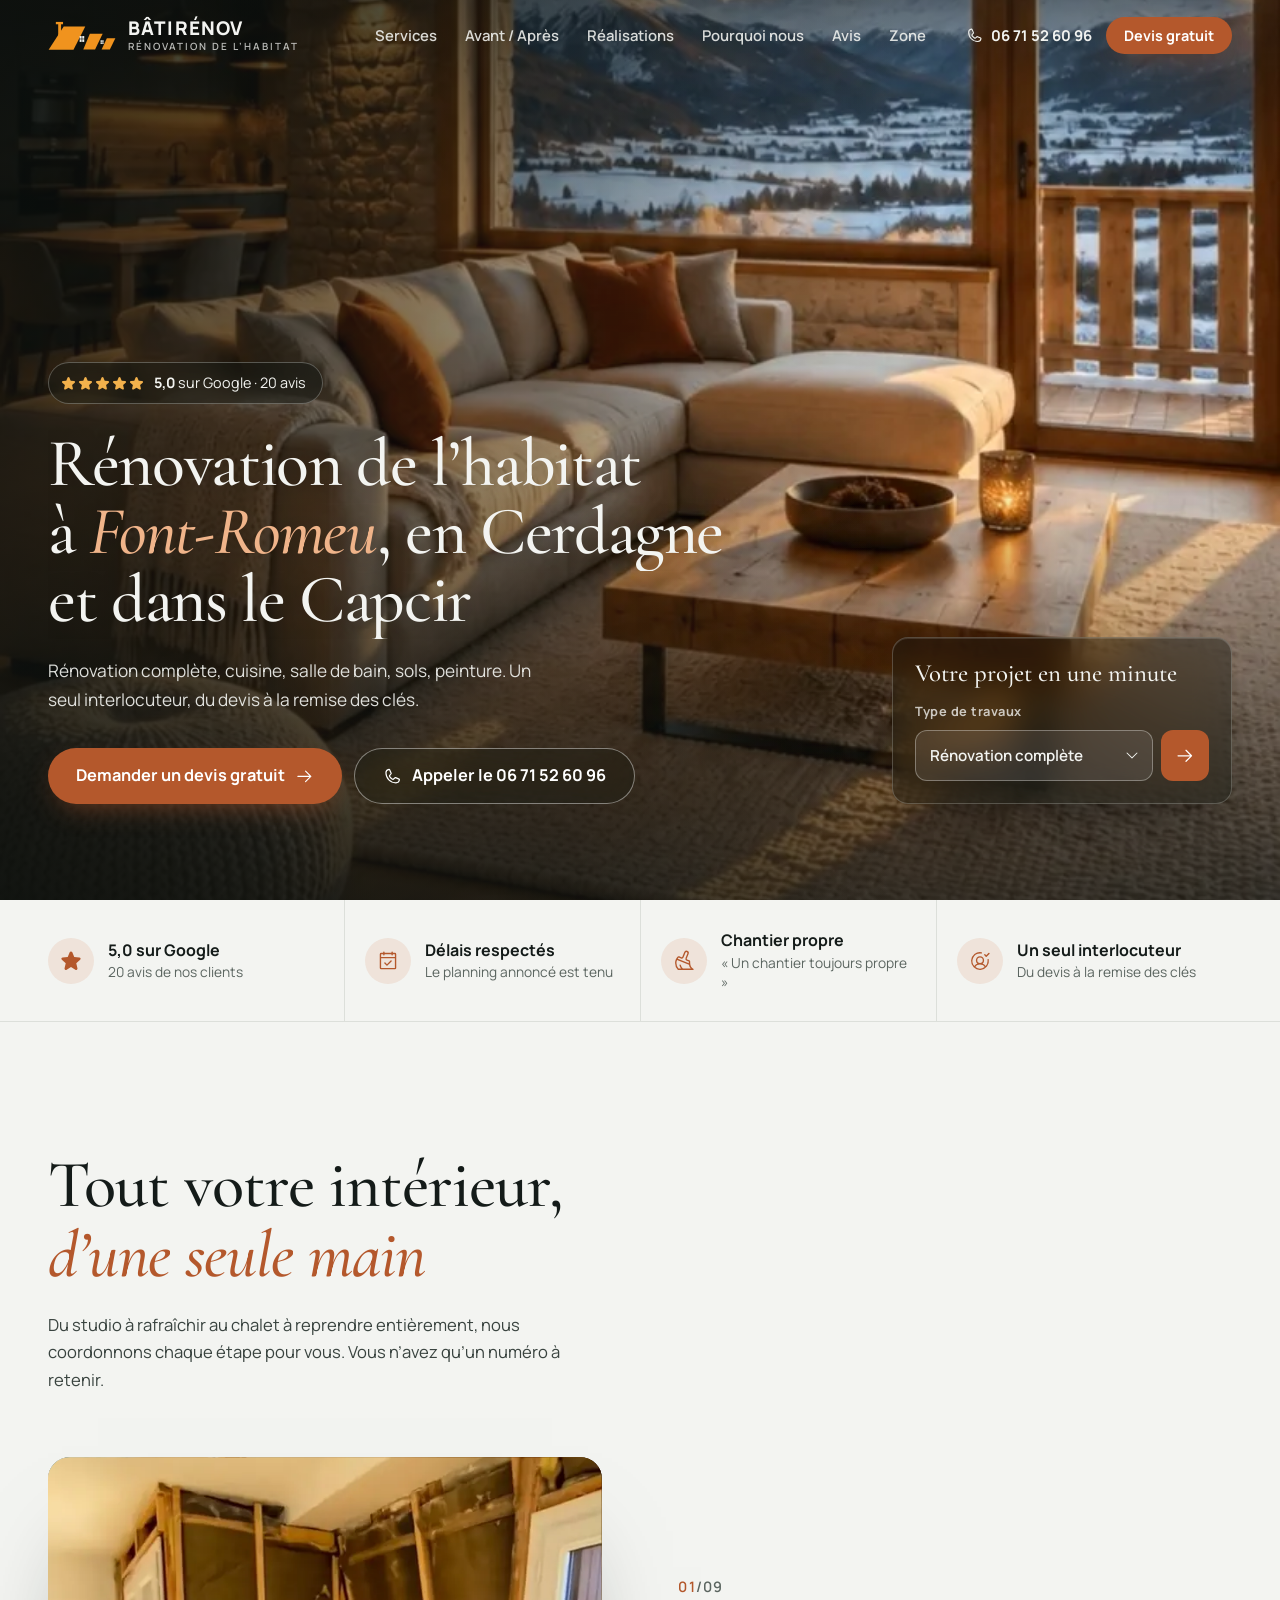
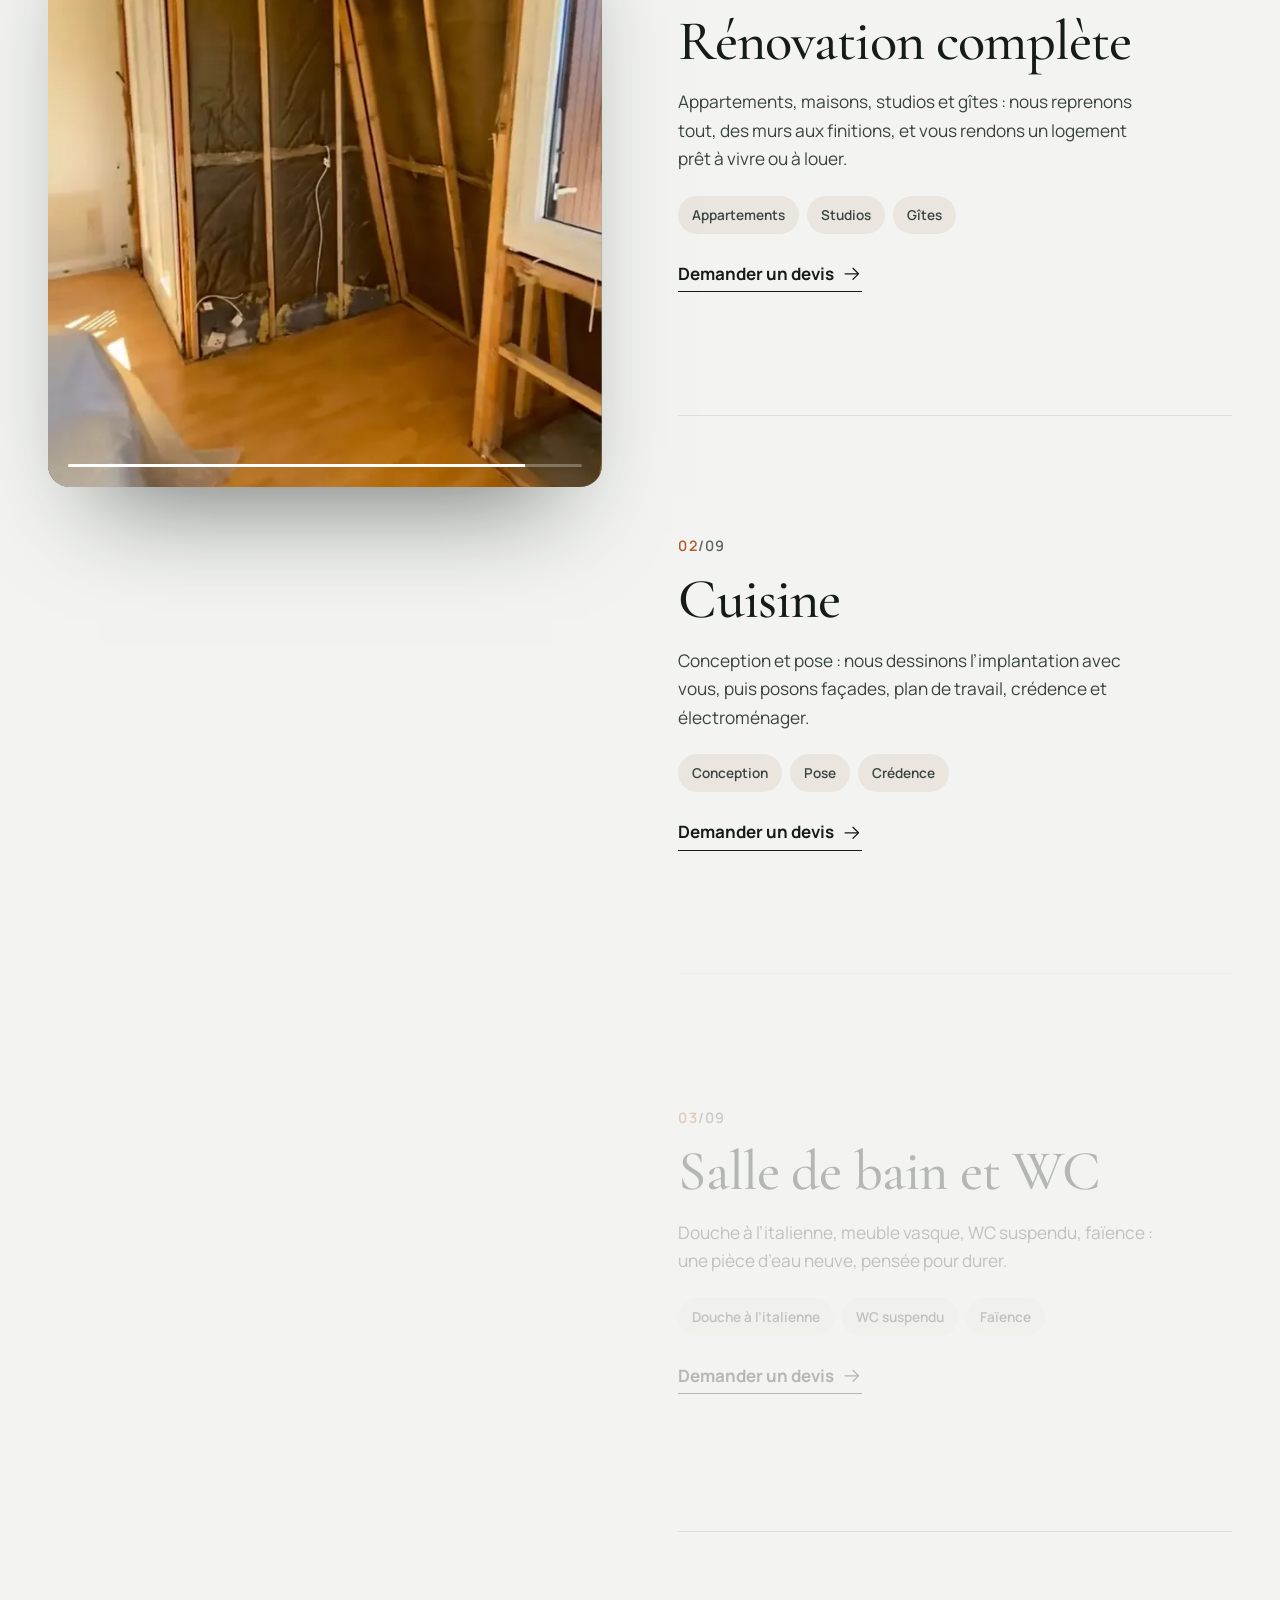
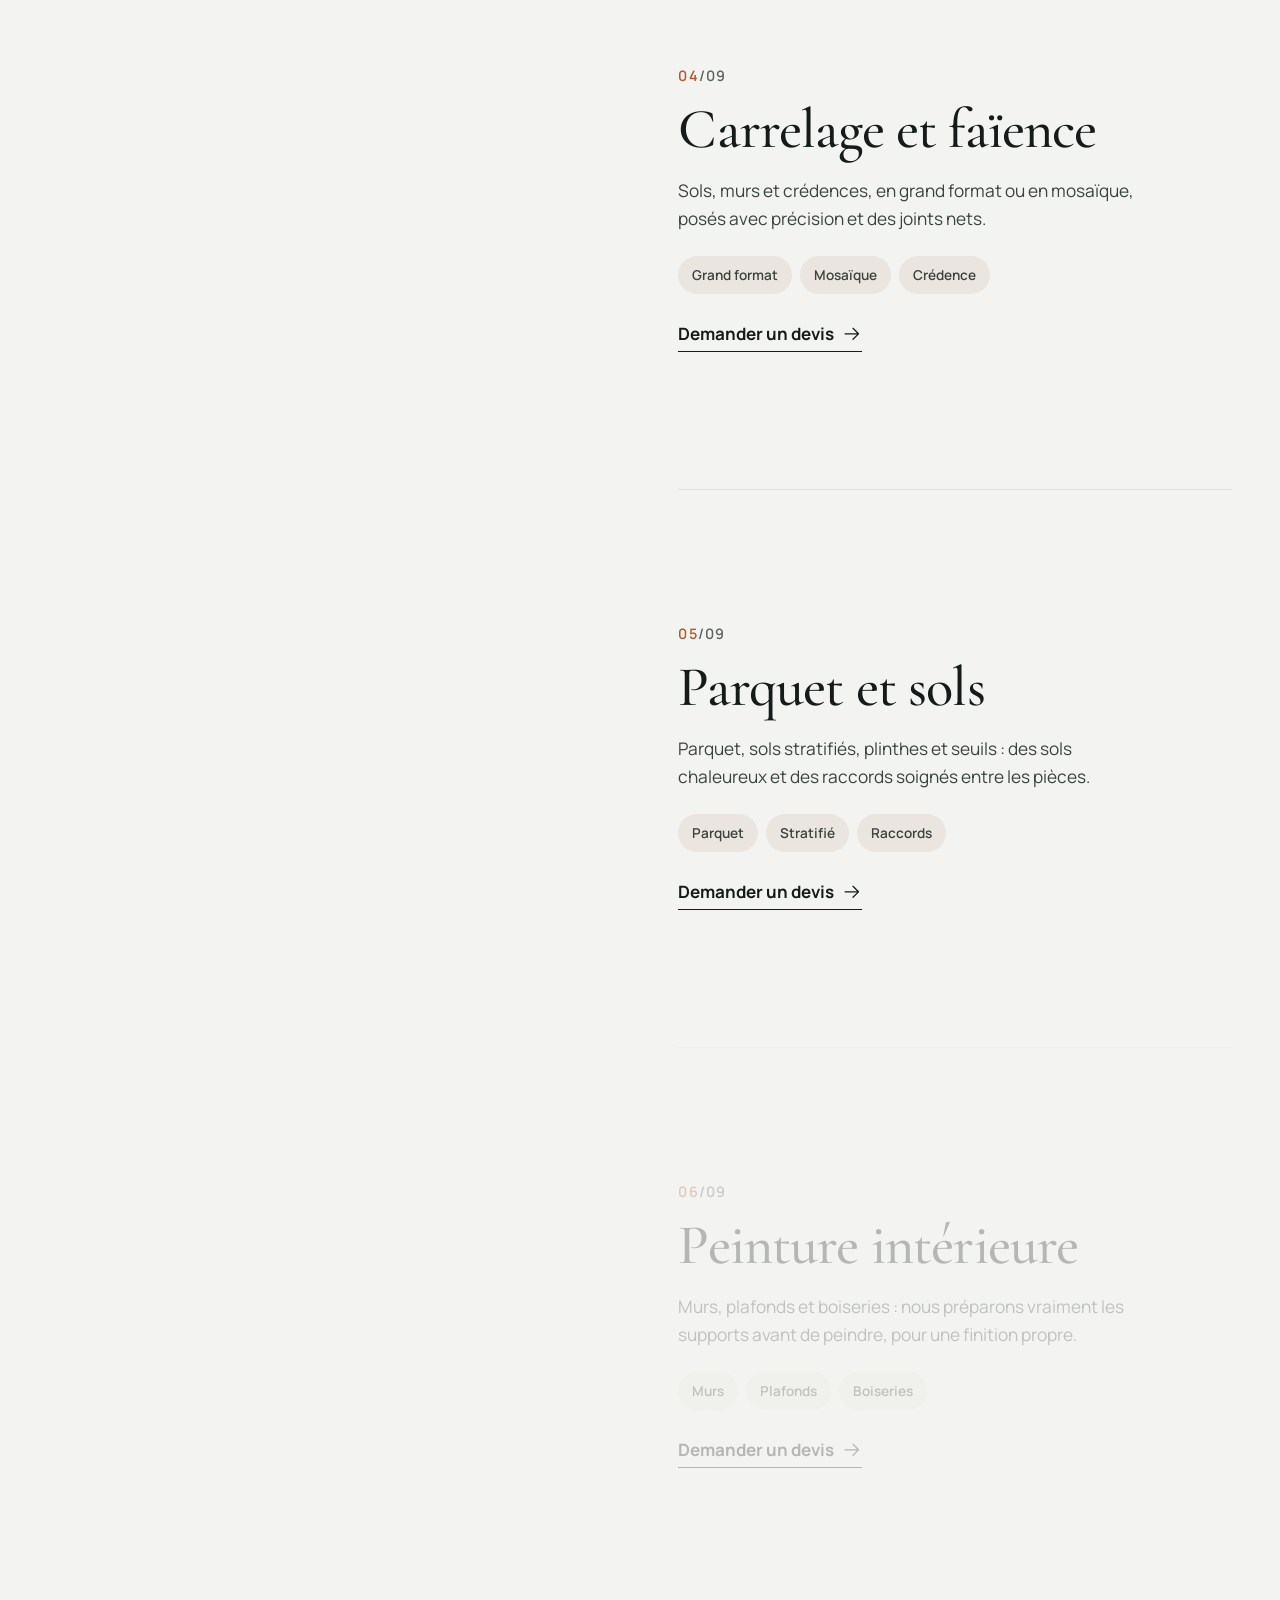
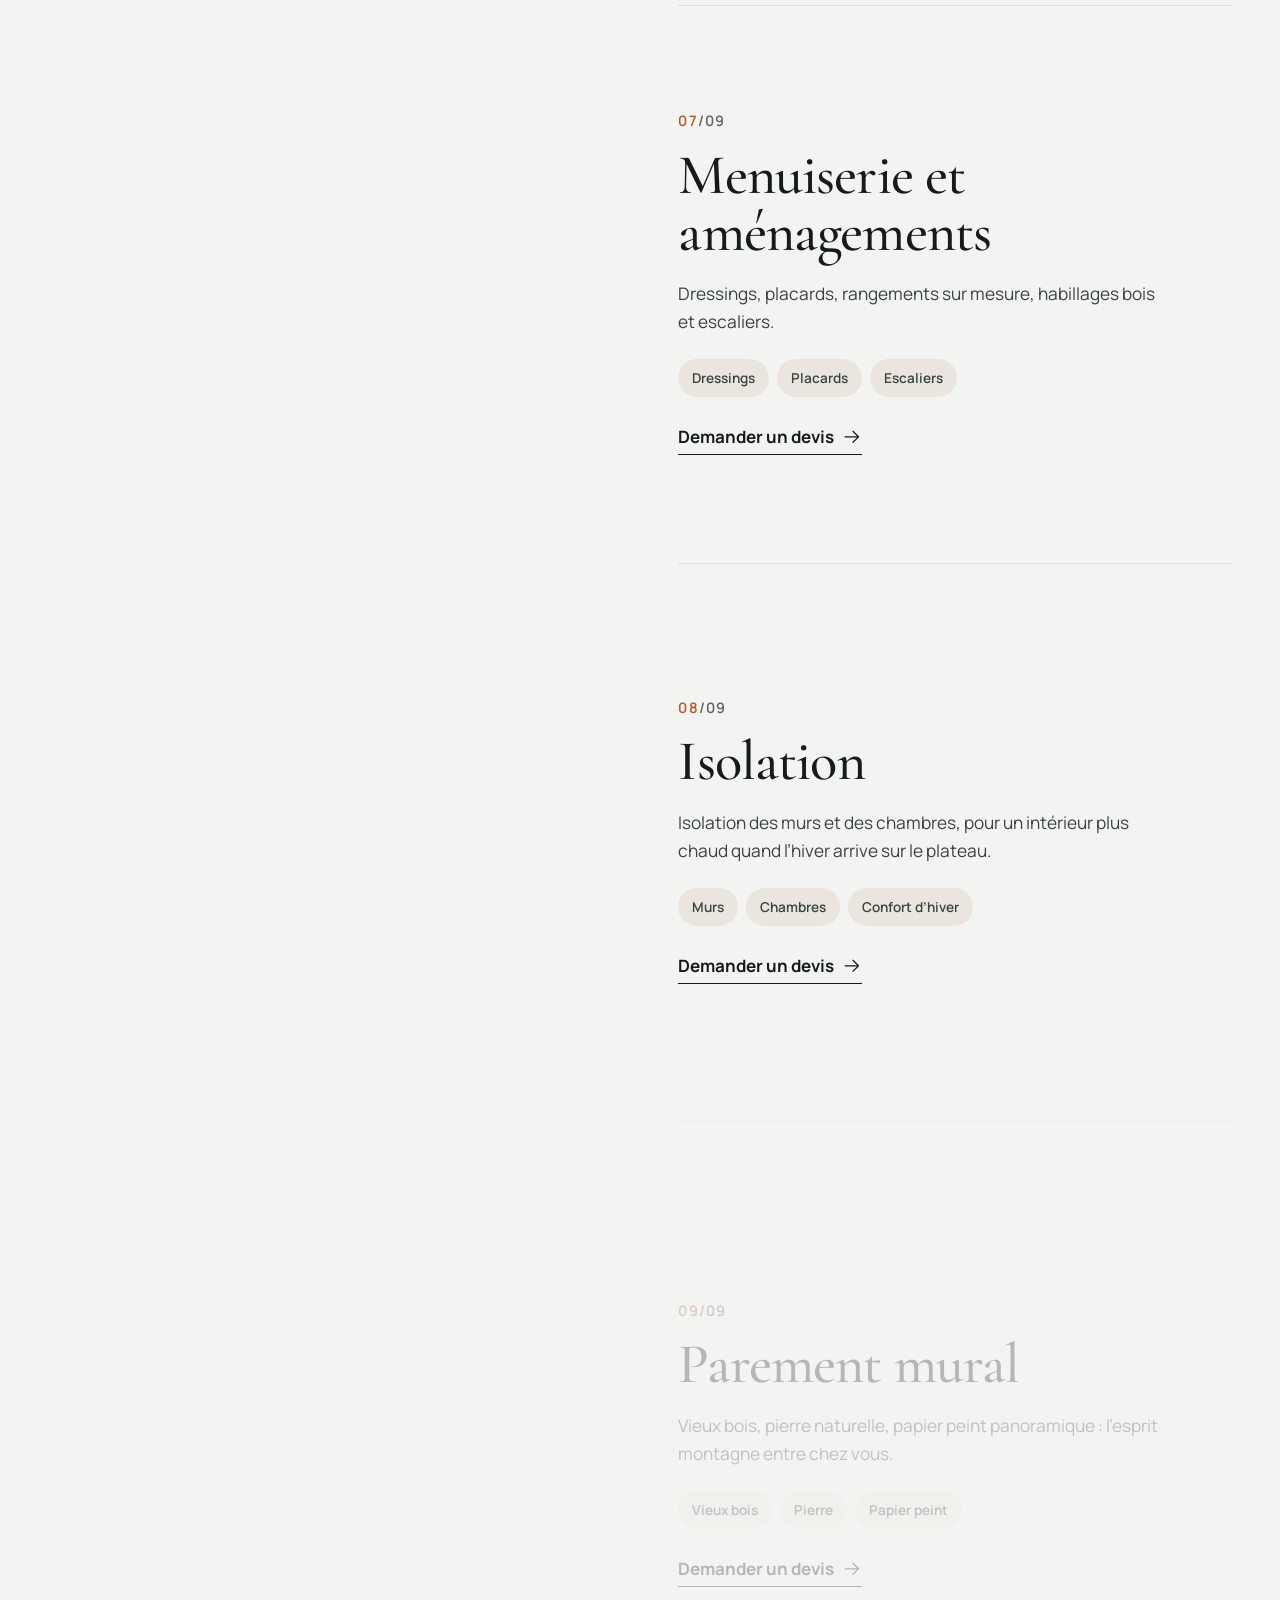
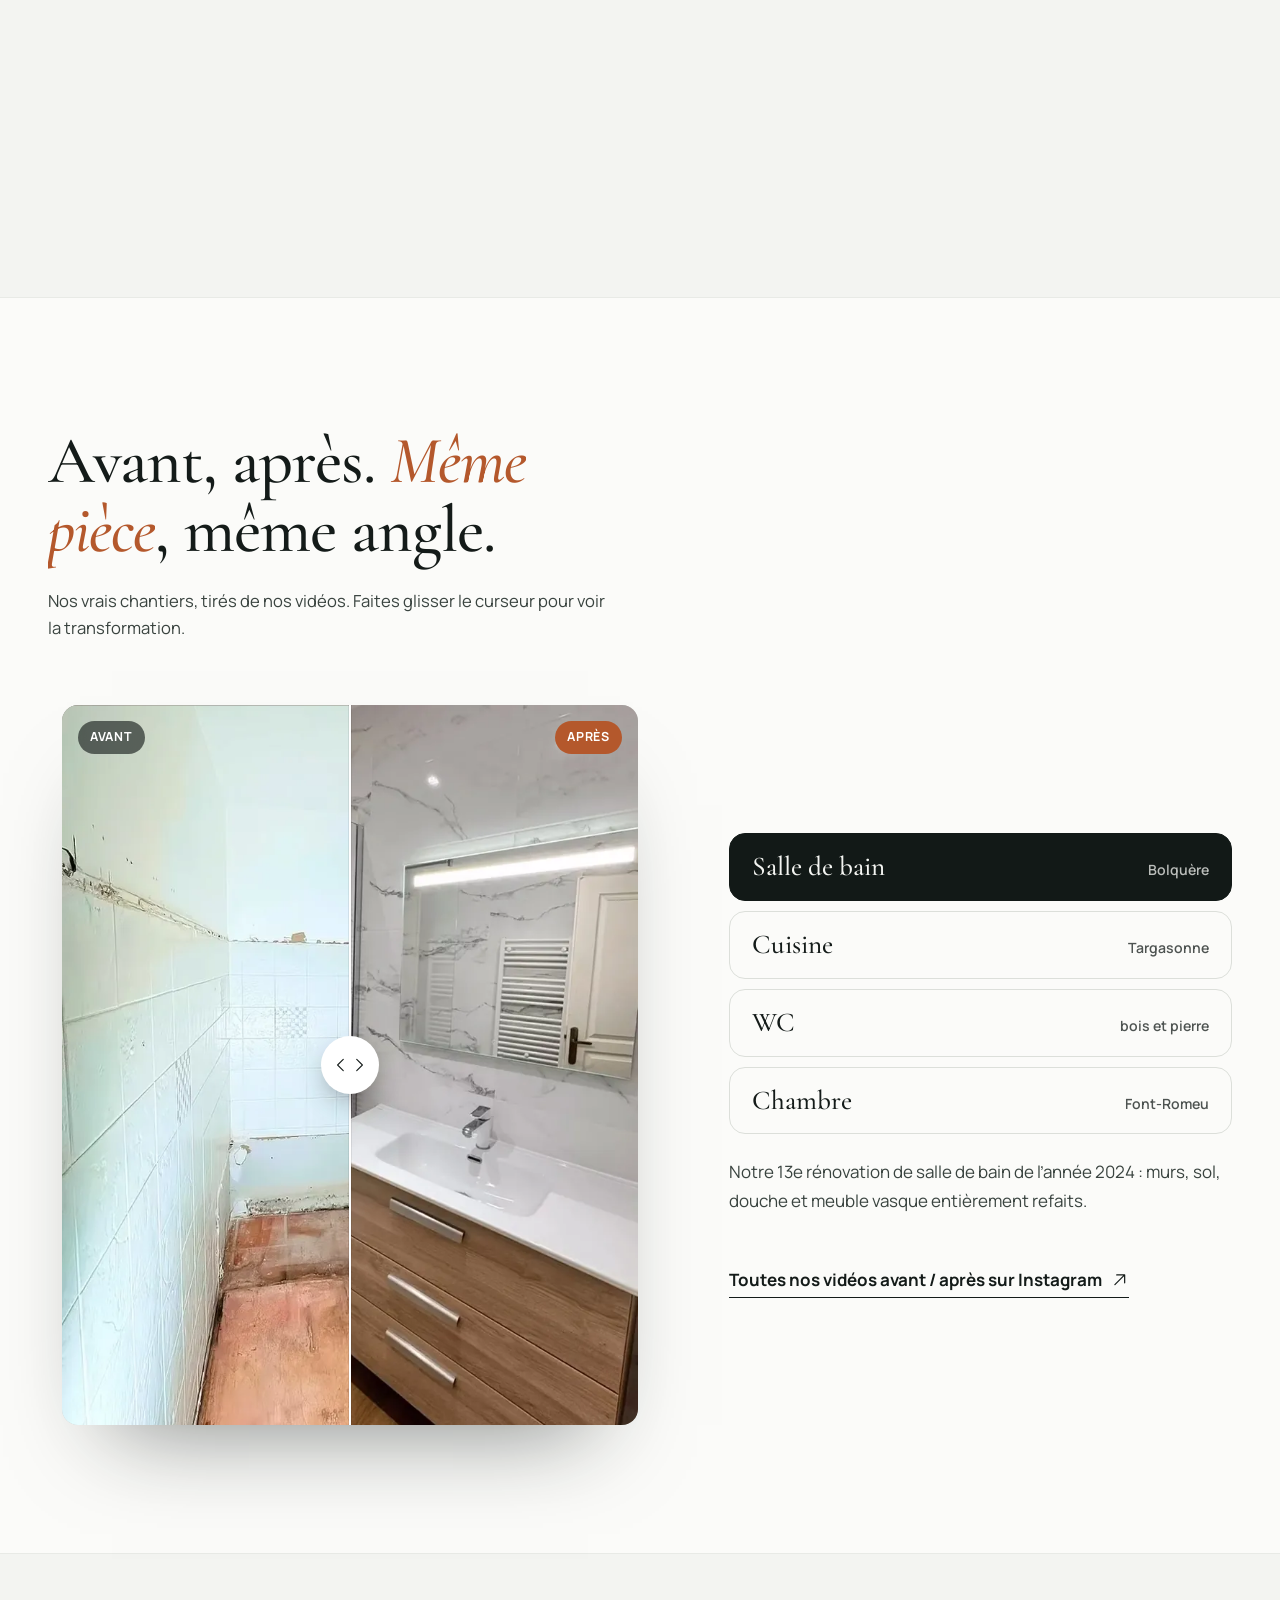
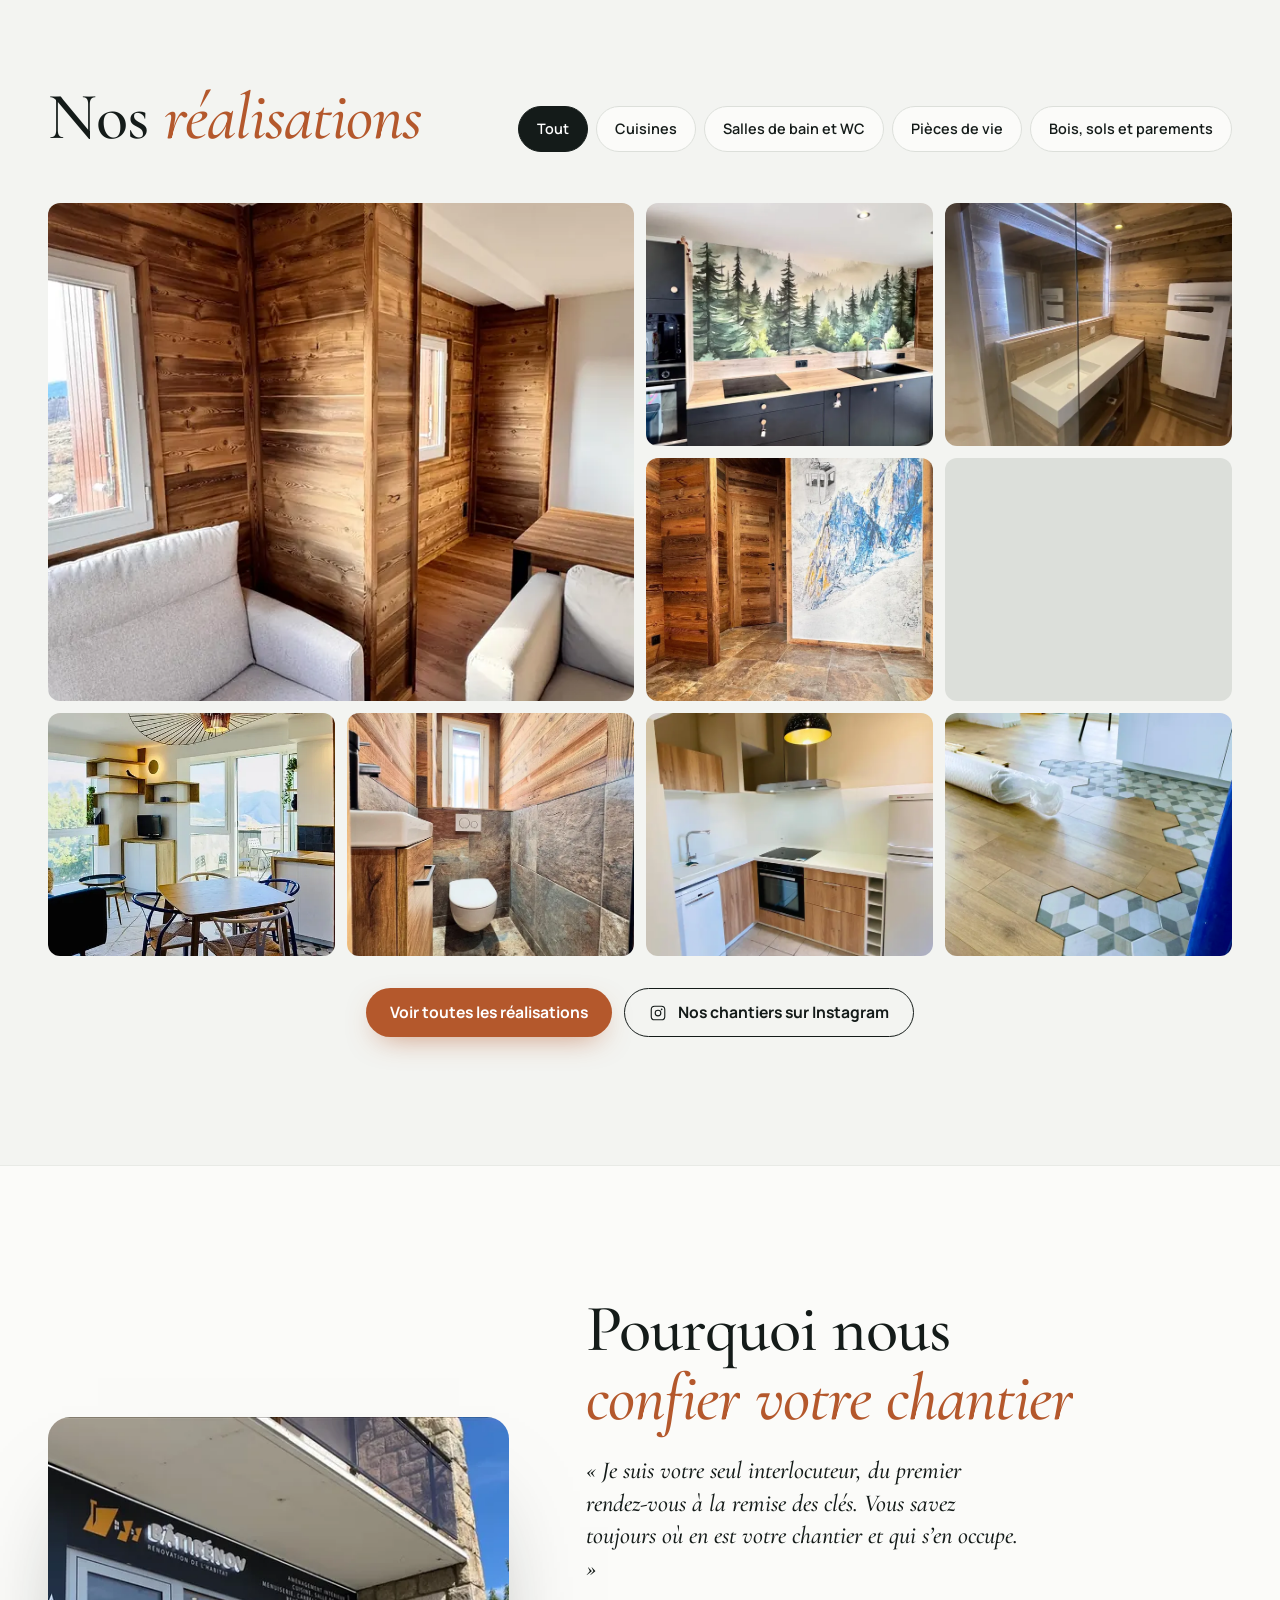
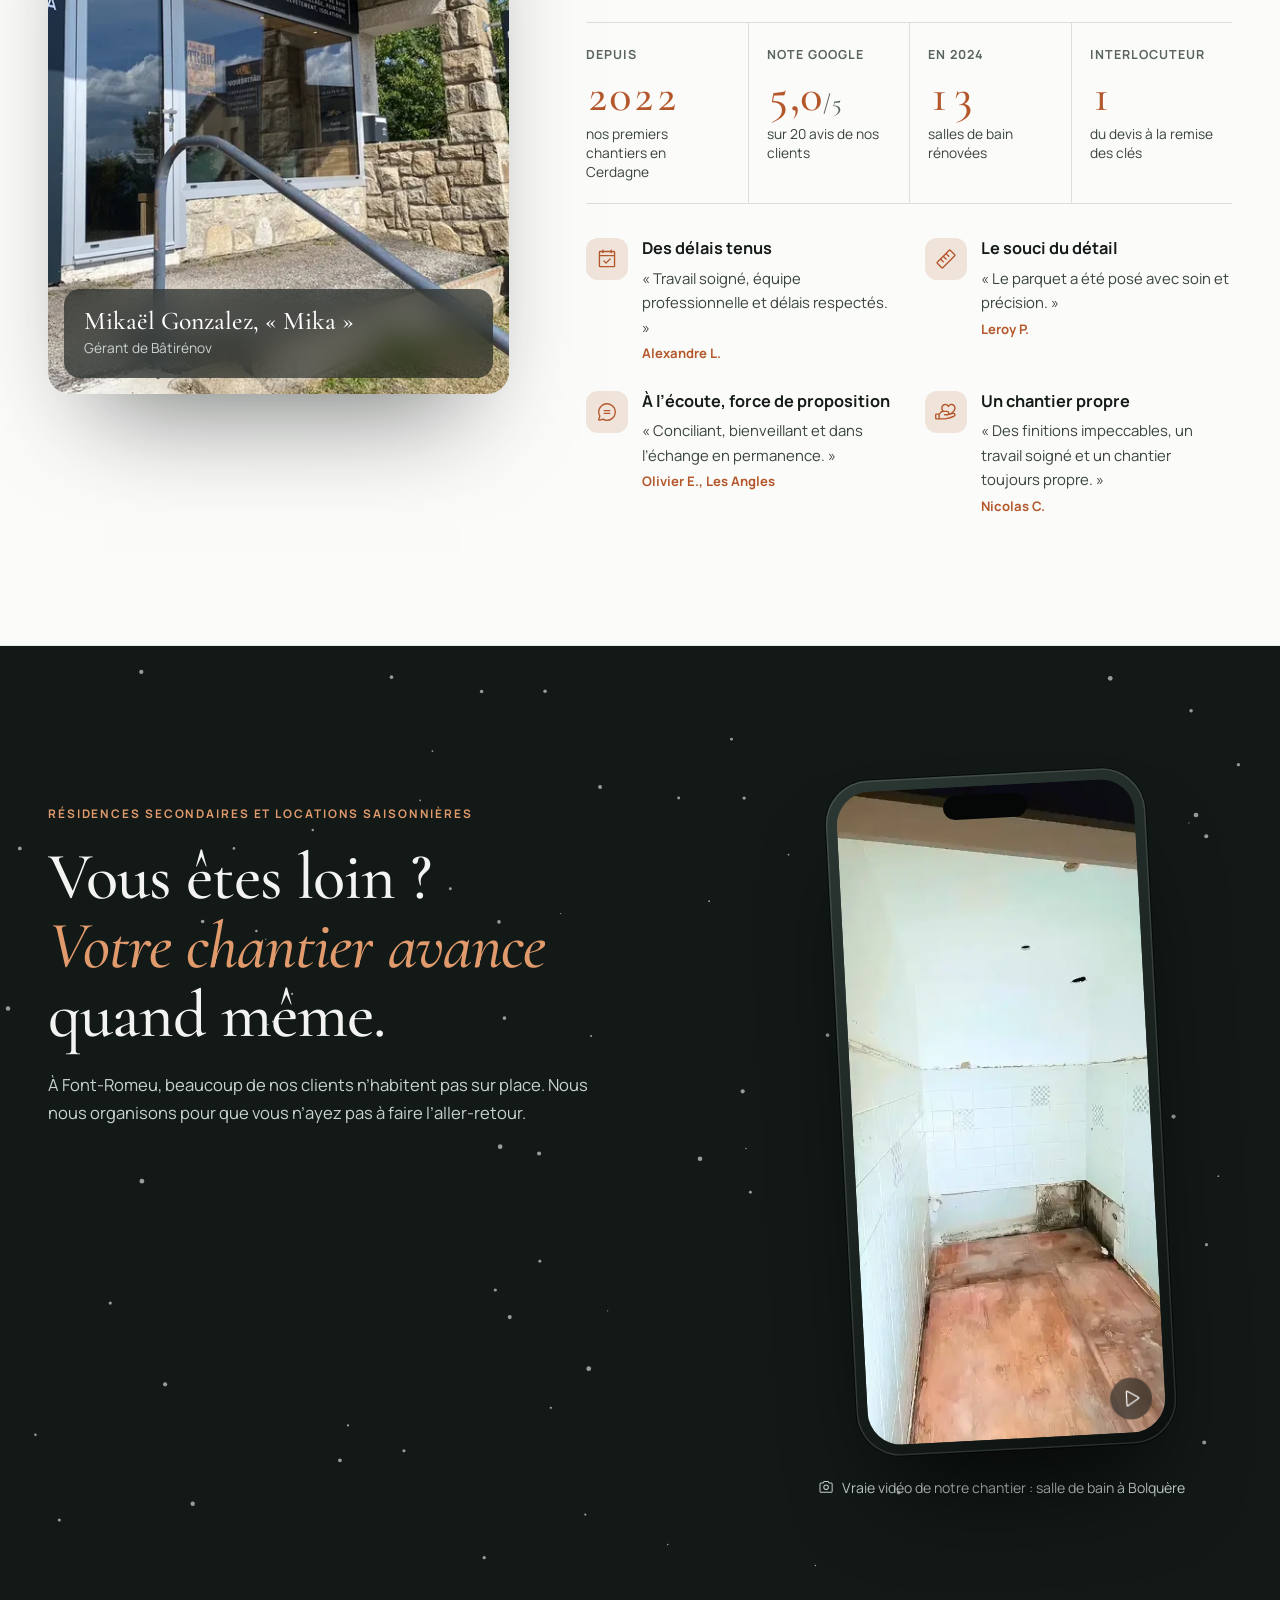
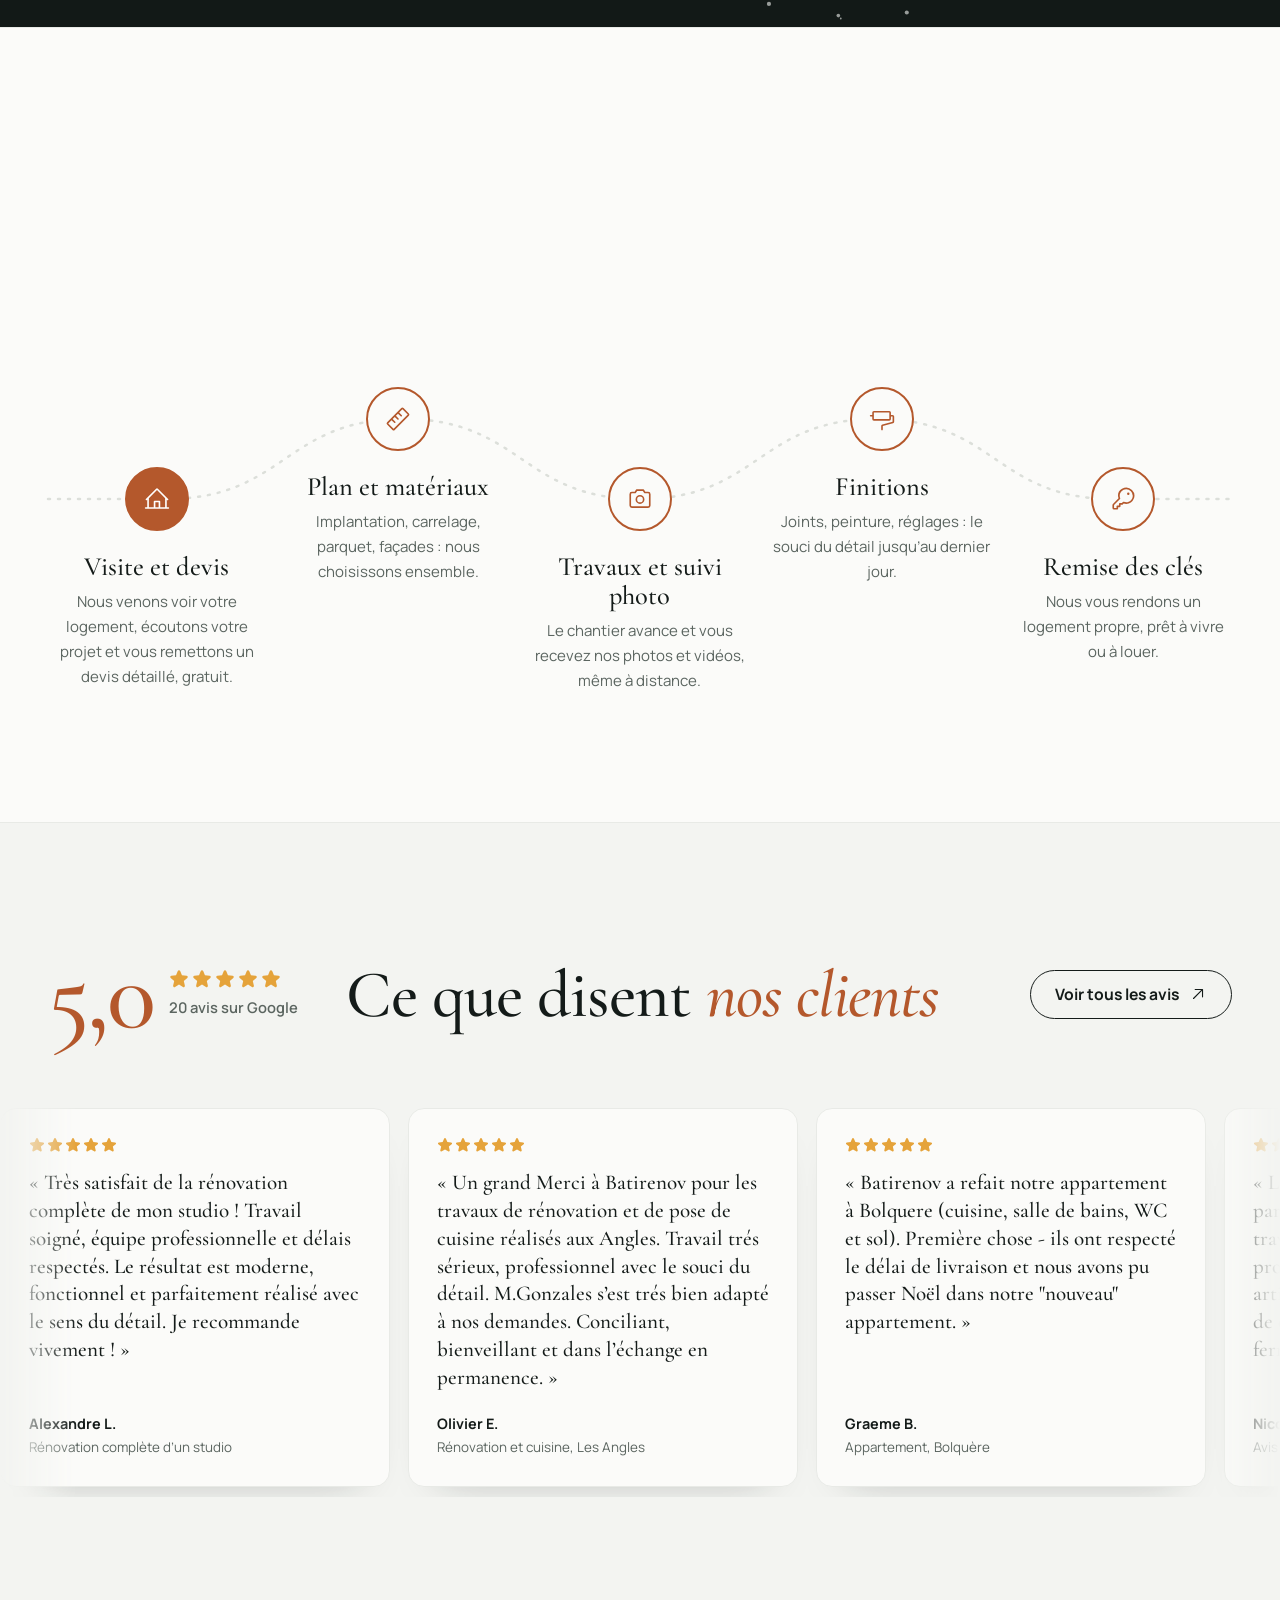
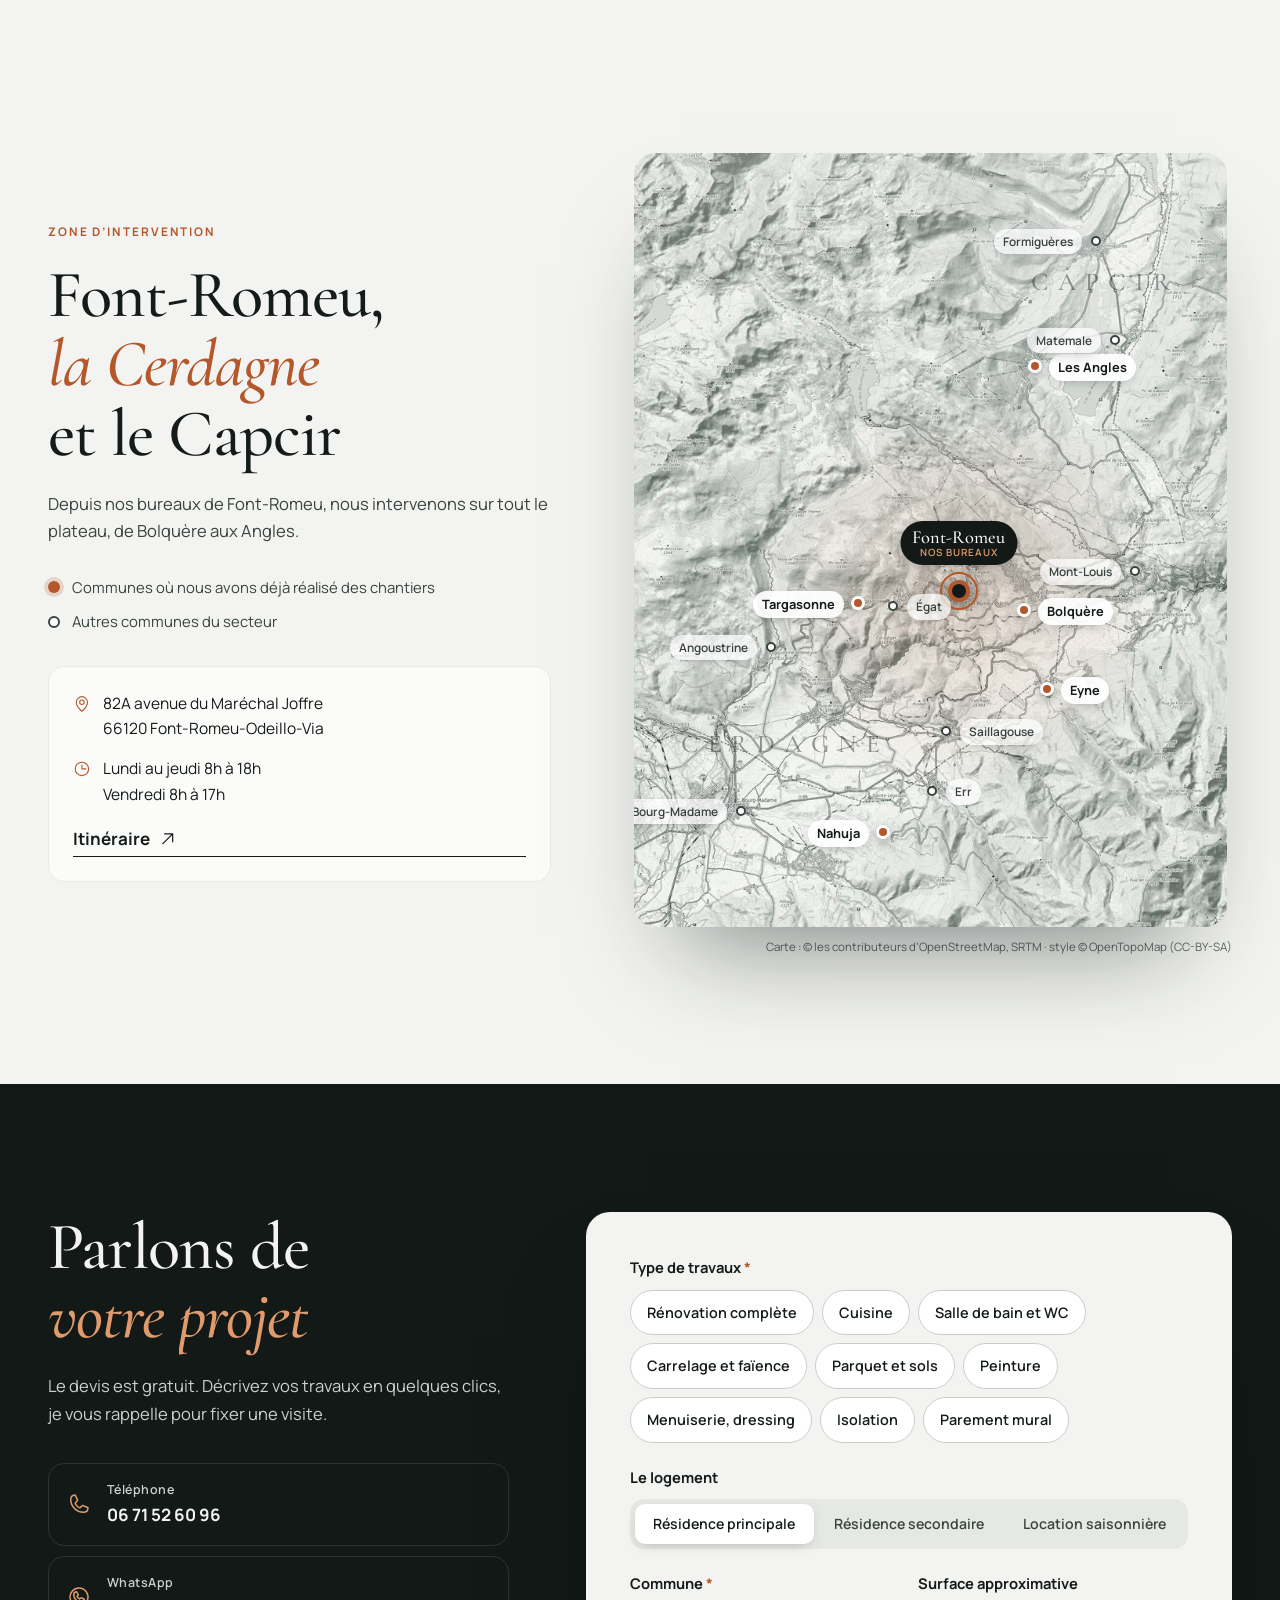
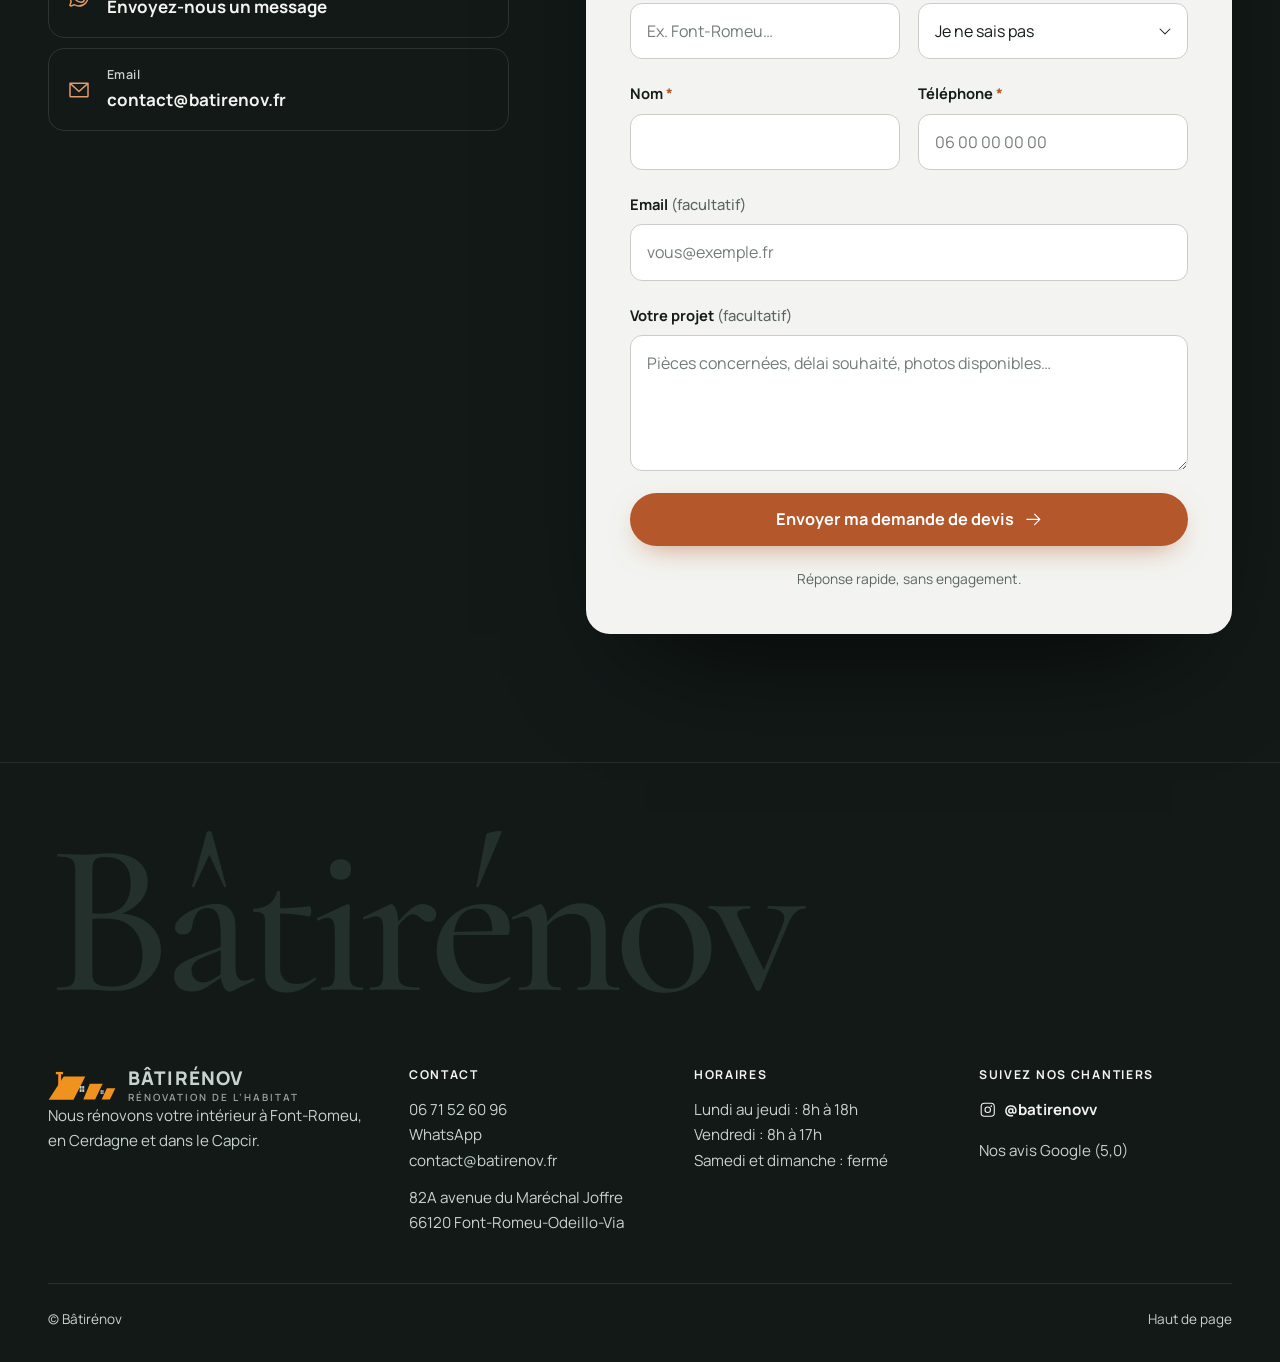
==== index.html @ 536d2b9a "Refonte maquette Bâtirénov" ====
<!doctype html>
<html lang="fr">
<head>
<meta charset="utf-8">
<meta name="viewport" content="width=device-width, initial-scale=1, viewport-fit=cover">
<script>document.documentElement.style.setProperty("--vh",innerHeight/100+"px");document.documentElement.classList.add("js");matchMedia("(prefers-reduced-motion: reduce)").matches||document.documentElement.classList.add("motion")</script>
<title>Bâtirénov · Rénovation de l’habitat à Font-Romeu, Cerdagne et Capcir</title>
<meta name="description" content="Bâtirénov, rénovation complète à Font-Romeu : cuisine, salle de bain, carrelage, parquet, peinture et aménagements en Cerdagne et dans le Capcir. 5,0 sur Google. Devis gratuit au 06 71 52 60 96.">
<meta name="robots" content="noindex, nofollow">
<meta name="theme-color" content="#121917">
<link rel="icon" type="image/svg+xml" href="favicon.svg">
<link rel="apple-touch-icon" href="apple-touch-icon.png">
<meta property="og:type" content="website">
<meta property="og:locale" content="fr_FR">
<meta property="og:site_name" content="Bâtirénov">
<meta property="og:title" content="Bâtirénov · Rénovation de l’habitat à Font-Romeu">
<meta property="og:description" content="Rénovation complète, cuisine, salle de bain, sols et peinture en Cerdagne et dans le Capcir. Un seul interlocuteur, du devis à la remise des clés.">
<meta property="og:image" content="https://rovia-demos.github.io/batirenov/assets/img/og-1200.jpg">
<meta name="twitter:card" content="summary_large_image">
<link rel="preload" href="assets/fonts/cormorant-garamond-500-normal.woff2" as="font" type="font/woff2" crossorigin>
<link rel="preload" href="assets/fonts/manrope-wght.woff2" as="font" type="font/woff2" crossorigin>
<link rel="preload" as="image" media="(min-width: 768px)" href="assets/img/hero-1920.webp" imagesrcset="assets/img/hero-1280.webp 1280w, assets/img/hero-1920.webp 1920w" imagesizes="100vw">
<link rel="preload" as="image" media="(max-width: 767px)" href="assets/img/hero-m-828.webp">
<link rel="stylesheet" href="assets/css/style.css?v=2">
<script type="application/ld+json">
{
  "@context": "https://schema.org",
  "@type": "HomeAndConstructionBusiness",
  "name": "Bâtirénov",
  "legalName": "SARL Bâtirénov",
  "description": "Rénovation complète de l’habitat : cuisine, salle de bain et WC, carrelage, parquet, peinture, menuiserie, isolation et parement mural à Font-Romeu, en Cerdagne et dans le Capcir.",
  "founder": {"@type": "Person", "name": "Mikaël Gonzalez"},
  "foundingDate": "2023-01-01",
  "telephone": "+33671526096",
  "image": "https://rovia-demos.github.io/batirenov/assets/img/og-1200.jpg",
  "url": "https://rovia-demos.github.io/batirenov/",
  "address": {"@type": "PostalAddress", "streetAddress": "82A avenue du Maréchal Joffre", "postalCode": "66120", "addressLocality": "Font-Romeu-Odeillo-Via", "addressCountry": "FR"},
  "geo": {"@type": "GeoCoordinates", "latitude": 42.5035916, "longitude": 2.0423597},
  "openingHoursSpecification": [
    {"@type": "OpeningHoursSpecification", "dayOfWeek": ["Monday","Tuesday","Wednesday","Thursday"], "opens": "08:00", "closes": "18:00"},
    {"@type": "OpeningHoursSpecification", "dayOfWeek": "Friday", "opens": "08:00", "closes": "17:00"}
  ],
  "aggregateRating": {"@type": "AggregateRating", "ratingValue": "5.0", "reviewCount": "20", "bestRating": "5"},
  "areaServed": ["Font-Romeu-Odeillo-Via","Bolquère","Les Angles","Targasonne","Eyne","Égat","Mont-Louis","Cerdagne","Capcir"],
  "sameAs": ["https://www.instagram.com/batirenovv/"]
}
</script>
<script src="assets/js/gsap.min.js" defer></script>
<script src="assets/js/ScrollTrigger.min.js" defer></script>
<script src="assets/js/lenis.min.js" defer></script>
<script src="assets/js/main.js?v=2" defer></script>
</head>
<body>
<svg xmlns="http://www.w3.org/2000/svg" style="display:none"><symbol id="i-arrow-right" viewBox="0 0 256 256"><path d="M221.66,133.66l-72,72a8,8,0,0,1-11.32-11.32L196.69,136H40a8,8,0,0,1,0-16H196.69L138.34,61.66a8,8,0,0,1,11.32-11.32l72,72A8,8,0,0,1,221.66,133.66Z"/></symbol><symbol id="i-arrow-up-right" viewBox="0 0 256 256"><path d="M200,64V168a8,8,0,0,1-16,0V83.31L69.66,197.66a8,8,0,0,1-11.32-11.32L172.69,72H88a8,8,0,0,1,0-16H192A8,8,0,0,1,200,64Z"/></symbol><symbol id="i-broom" viewBox="0 0 256 256"><path d="M235.5,216.81c-22.56-11-35.5-34.58-35.5-64.8V134.73a15.94,15.94,0,0,0-10.09-14.87L165,110a8,8,0,0,1-4.48-10.34l21.32-53a28,28,0,0,0-16.1-37,28.14,28.14,0,0,0-35.82,16,.61.61,0,0,0,0,.12L108.9,79a8,8,0,0,1-10.37,4.49L73.11,73.14A15.89,15.89,0,0,0,55.74,76.8C34.68,98.45,24,123.75,24,152a111.45,111.45,0,0,0,31.18,77.53A8,8,0,0,0,61,232H232a8,8,0,0,0,3.5-15.19ZM67.14,88l25.41,10.3a24,24,0,0,0,31.23-13.45l21-53c2.56-6.11,9.47-9.27,15.43-7a12,12,0,0,1,6.88,15.92L145.69,93.76a24,24,0,0,0,13.43,31.14L184,134.73V152c0,.33,0,.66,0,1L55.77,101.71A108.84,108.84,0,0,1,67.14,88Zm48,128a87.53,87.53,0,0,1-24.34-42,8,8,0,0,0-15.49,4,105.16,105.16,0,0,0,18.36,38H64.44A95.54,95.54,0,0,1,40,152a85.9,85.9,0,0,1,7.73-36.29l137.8,55.12c3,18,10.56,33.48,21.89,45.16Z"/></symbol><symbol id="i-calendar-check" viewBox="0 0 256 256"><path d="M208,32H184V24a8,8,0,0,0-16,0v8H88V24a8,8,0,0,0-16,0v8H48A16,16,0,0,0,32,48V208a16,16,0,0,0,16,16H208a16,16,0,0,0,16-16V48A16,16,0,0,0,208,32ZM72,48v8a8,8,0,0,0,16,0V48h80v8a8,8,0,0,0,16,0V48h24V80H48V48ZM208,208H48V96H208V208Zm-38.34-85.66a8,8,0,0,1,0,11.32l-48,48a8,8,0,0,1-11.32,0l-24-24a8,8,0,0,1,11.32-11.32L116,164.69l42.34-42.35A8,8,0,0,1,169.66,122.34Z"/></symbol><symbol id="i-camera" viewBox="0 0 256 256"><path d="M208,56H180.28L166.65,35.56A8,8,0,0,0,160,32H96a8,8,0,0,0-6.65,3.56L75.71,56H48A24,24,0,0,0,24,80V192a24,24,0,0,0,24,24H208a24,24,0,0,0,24-24V80A24,24,0,0,0,208,56Zm8,136a8,8,0,0,1-8,8H48a8,8,0,0,1-8-8V80a8,8,0,0,1,8-8H80a8,8,0,0,0,6.66-3.56L100.28,48h55.43l13.63,20.44A8,8,0,0,0,176,72h32a8,8,0,0,1,8,8ZM128,88a44,44,0,1,0,44,44A44.05,44.05,0,0,0,128,88Zm0,72a28,28,0,1,1,28-28A28,28,0,0,1,128,160Z"/></symbol><symbol id="i-caret-left" viewBox="0 0 256 256"><path d="M165.66,202.34a8,8,0,0,1-11.32,11.32l-80-80a8,8,0,0,1,0-11.32l80-80a8,8,0,0,1,11.32,11.32L91.31,128Z"/></symbol><symbol id="i-caret-right" viewBox="0 0 256 256"><path d="M181.66,133.66l-80,80a8,8,0,0,1-11.32-11.32L164.69,128,90.34,53.66a8,8,0,0,1,11.32-11.32l80,80A8,8,0,0,1,181.66,133.66Z"/></symbol><symbol id="i-chat-circle-text" viewBox="0 0 256 256"><path d="M168,112a8,8,0,0,1-8,8H96a8,8,0,0,1,0-16h64A8,8,0,0,1,168,112Zm-8,24H96a8,8,0,0,0,0,16h64a8,8,0,0,0,0-16Zm72-8A104,104,0,0,1,79.12,219.82L45.07,231.17a16,16,0,0,1-20.24-20.24l11.35-34.05A104,104,0,1,1,232,128Zm-16,0A88,88,0,1,0,51.81,172.06a8,8,0,0,1,.66,6.54L40,216,77.4,203.53a7.85,7.85,0,0,1,2.53-.42,8,8,0,0,1,4,1.08A88,88,0,0,0,216,128Z"/></symbol><symbol id="i-check" viewBox="0 0 256 256"><path d="M229.66,77.66l-128,128a8,8,0,0,1-11.32,0l-56-56a8,8,0,0,1,11.32-11.32L96,188.69,218.34,66.34a8,8,0,0,1,11.32,11.32Z"/></symbol><symbol id="i-clock" viewBox="0 0 256 256"><path d="M128,24A104,104,0,1,0,232,128,104.11,104.11,0,0,0,128,24Zm0,192a88,88,0,1,1,88-88A88.1,88.1,0,0,1,128,216Zm64-88a8,8,0,0,1-8,8H128a8,8,0,0,1-8-8V72a8,8,0,0,1,16,0v48h48A8,8,0,0,1,192,128Z"/></symbol><symbol id="i-envelope-simple" viewBox="0 0 256 256"><path d="M224,48H32a8,8,0,0,0-8,8V192a16,16,0,0,0,16,16H216a16,16,0,0,0,16-16V56A8,8,0,0,0,224,48ZM203.43,64,128,133.15,52.57,64ZM216,192H40V74.19l82.59,75.71a8,8,0,0,0,10.82,0L216,74.19V192Z"/></symbol><symbol id="i-hand-heart" viewBox="0 0 256 256"><path d="M230.33,141.06a24.34,24.34,0,0,0-18.61-4.77C230.5,117.33,240,98.48,240,80c0-26.47-21.29-48-47.46-48A47.58,47.58,0,0,0,156,48.75,47.58,47.58,0,0,0,119.46,32C93.29,32,72,53.53,72,80c0,11,3.24,21.69,10.06,33a31.87,31.87,0,0,0-14.75,8.4L44.69,144H16A16,16,0,0,0,0,160v40a16,16,0,0,0,16,16H120a7.93,7.93,0,0,0,1.94-.24l64-16a6.94,6.94,0,0,0,1.19-.4L226,182.82l.44-.2a24.6,24.6,0,0,0,3.93-41.56ZM119.46,48A31.15,31.15,0,0,1,148.6,67a8,8,0,0,0,14.8,0,31.15,31.15,0,0,1,29.14-19C209.59,48,224,62.65,224,80c0,19.51-15.79,41.58-45.66,63.9l-11.09,2.55A28,28,0,0,0,140,112H100.68C92.05,100.36,88,90.12,88,80,88,62.65,102.41,48,119.46,48ZM16,160H40v40H16Zm203.43,8.21-38,16.18L119,200H56V155.31l22.63-22.62A15.86,15.86,0,0,1,89.94,128H140a12,12,0,0,1,0,24H112a8,8,0,0,0,0,16h32a8.32,8.32,0,0,0,1.79-.2l67-15.41.31-.08a8.6,8.6,0,0,1,6.3,15.9Z"/></symbol><symbol id="i-house-line" viewBox="0 0 256 256"><path d="M240,208H224V136l2.34,2.34A8,8,0,0,0,237.66,127L139.31,28.68a16,16,0,0,0-22.62,0L18.34,127a8,8,0,0,0,11.32,11.31L32,136v72H16a8,8,0,0,0,0,16H240a8,8,0,0,0,0-16ZM48,120l80-80,80,80v88H160V152a8,8,0,0,0-8-8H104a8,8,0,0,0-8,8v56H48Zm96,88H112V160h32Z"/></symbol><symbol id="i-instagram-logo" viewBox="0 0 256 256"><path d="M128,80a48,48,0,1,0,48,48A48.05,48.05,0,0,0,128,80Zm0,80a32,32,0,1,1,32-32A32,32,0,0,1,128,160ZM176,24H80A56.06,56.06,0,0,0,24,80v96a56.06,56.06,0,0,0,56,56h96a56.06,56.06,0,0,0,56-56V80A56.06,56.06,0,0,0,176,24Zm40,152a40,40,0,0,1-40,40H80a40,40,0,0,1-40-40V80A40,40,0,0,1,80,40h96a40,40,0,0,1,40,40ZM192,76a12,12,0,1,1-12-12A12,12,0,0,1,192,76Z"/></symbol><symbol id="i-key" viewBox="0 0 256 256"><path d="M216.57,39.43A80,80,0,0,0,83.91,120.78L28.69,176A15.86,15.86,0,0,0,24,187.31V216a16,16,0,0,0,16,16H72a8,8,0,0,0,8-8V208H96a8,8,0,0,0,8-8V184h16a8,8,0,0,0,5.66-2.34l9.56-9.57A79.73,79.73,0,0,0,160,176h.1A80,80,0,0,0,216.57,39.43ZM224,98.1c-1.09,34.09-29.75,61.86-63.89,61.9H160a63.7,63.7,0,0,1-23.65-4.51,8,8,0,0,0-8.84,1.68L116.69,168H96a8,8,0,0,0-8,8v16H72a8,8,0,0,0-8,8v16H40V187.31l58.83-58.82a8,8,0,0,0,1.68-8.84A63.72,63.72,0,0,1,96,95.92c0-34.14,27.81-62.8,61.9-63.89A64,64,0,0,1,224,98.1ZM192,76a12,12,0,1,1-12-12A12,12,0,0,1,192,76Z"/></symbol><symbol id="i-list" viewBox="0 0 256 256"><path d="M224,128a8,8,0,0,1-8,8H40a8,8,0,0,1,0-16H216A8,8,0,0,1,224,128ZM40,72H216a8,8,0,0,0,0-16H40a8,8,0,0,0,0,16ZM216,184H40a8,8,0,0,0,0,16H216a8,8,0,0,0,0-16Z"/></symbol><symbol id="i-map-pin" viewBox="0 0 256 256"><path d="M128,64a40,40,0,1,0,40,40A40,40,0,0,0,128,64Zm0,64a24,24,0,1,1,24-24A24,24,0,0,1,128,128Zm0-112a88.1,88.1,0,0,0-88,88c0,31.4,14.51,64.68,42,96.25a254.19,254.19,0,0,0,41.45,38.3,8,8,0,0,0,9.18,0A254.19,254.19,0,0,0,174,200.25c27.45-31.57,42-64.85,42-96.25A88.1,88.1,0,0,0,128,16Zm0,206c-16.53-13-72-60.75-72-118a72,72,0,0,1,144,0C200,161.23,144.53,209,128,222Z"/></symbol><symbol id="i-paint-roller" viewBox="0 0 256 256"><path d="M232,88H216V64a16,16,0,0,0-16-16H48A16,16,0,0,0,32,64V88H16a8,8,0,0,0,0,16H32v24a16,16,0,0,0,16,16H200a16,16,0,0,0,16-16V104h16v50L131.6,182.65A16.07,16.07,0,0,0,120,198v34a8,8,0,0,0,16,0V198l100.4-28.68A16.07,16.07,0,0,0,248,154V104A16,16,0,0,0,232,88Zm-32,40H48V64H200v64Z"/></symbol><symbol id="i-pause" viewBox="0 0 256 256"><path d="M200,32H160a16,16,0,0,0-16,16V208a16,16,0,0,0,16,16h40a16,16,0,0,0,16-16V48A16,16,0,0,0,200,32Zm0,176H160V48h40ZM96,32H56A16,16,0,0,0,40,48V208a16,16,0,0,0,16,16H96a16,16,0,0,0,16-16V48A16,16,0,0,0,96,32Zm0,176H56V48H96Z"/></symbol><symbol id="i-phone" viewBox="0 0 256 256"><path d="M222.37,158.46l-47.11-21.11-.13-.06a16,16,0,0,0-15.17,1.4,8.12,8.12,0,0,0-.75.56L134.87,160c-15.42-7.49-31.34-23.29-38.83-38.51l20.78-24.71c.2-.25.39-.5.57-.77a16,16,0,0,0,1.32-15.06l0-.12L97.54,33.64a16,16,0,0,0-16.62-9.52A56.26,56.26,0,0,0,32,80c0,79.4,64.6,144,144,144a56.26,56.26,0,0,0,55.88-48.92A16,16,0,0,0,222.37,158.46ZM176,208A128.14,128.14,0,0,1,48,80,40.2,40.2,0,0,1,82.87,40a.61.61,0,0,0,0,.12l21,47L83.2,111.86a6.13,6.13,0,0,0-.57.77,16,16,0,0,0-1,15.7c9.06,18.53,27.73,37.06,46.46,46.11a16,16,0,0,0,15.75-1.14,8.44,8.44,0,0,0,.74-.56L168.89,152l47,21.05h0s.08,0,.11,0A40.21,40.21,0,0,1,176,208Z"/></symbol><symbol id="i-play" viewBox="0 0 256 256"><path d="M232.4,114.49,88.32,26.35a16,16,0,0,0-16.2-.3A15.86,15.86,0,0,0,64,39.87V216.13A15.94,15.94,0,0,0,80,232a16.07,16.07,0,0,0,8.36-2.35L232.4,141.51a15.81,15.81,0,0,0,0-27ZM80,215.94V40l143.83,88Z"/></symbol><symbol id="i-ruler" viewBox="0 0 256 256"><path d="M235.32,73.37,182.63,20.69a16,16,0,0,0-22.63,0L20.68,160a16,16,0,0,0,0,22.63l52.69,52.68a16,16,0,0,0,22.63,0L235.32,96A16,16,0,0,0,235.32,73.37ZM84.68,224,32,171.31l32-32,26.34,26.35a8,8,0,0,0,11.32-11.32L75.31,128,96,107.31l26.34,26.35a8,8,0,0,0,11.32-11.32L107.31,96,128,75.31l26.34,26.35a8,8,0,0,0,11.32-11.32L139.31,64l32-32L224,84.69Z"/></symbol><symbol id="i-snowflake" viewBox="0 0 256 256"><path d="M223.77,150.09a8,8,0,0,1-5.86,9.68l-24.64,6,6.46,24.11a8,8,0,0,1-5.66,9.8A8.25,8.25,0,0,1,192,200a8,8,0,0,1-7.72-5.93l-7.72-28.8L136,141.86v46.83l21.66,21.65a8,8,0,0,1-11.32,11.32L128,203.31l-18.34,18.35a8,8,0,0,1-11.32-11.32L120,188.69V141.86L79.45,165.27l-7.72,28.8A8,8,0,0,1,64,200a8.25,8.25,0,0,1-2.08-.27,8,8,0,0,1-5.66-9.8l6.46-24.11-24.64-6a8,8,0,0,1,3.82-15.54l29.45,7.23L112,128,71.36,104.54l-29.45,7.23A7.85,7.85,0,0,1,40,112a8,8,0,0,1-1.91-15.77l24.64-6L56.27,66.07a8,8,0,0,1,15.46-4.14l7.72,28.8L120,114.14V67.31L98.34,45.66a8,8,0,0,1,11.32-11.32L128,52.69l18.34-18.35a8,8,0,0,1,11.32,11.32L136,67.31v46.83l40.55-23.41,7.72-28.8a8,8,0,0,1,15.46,4.14l-6.46,24.11,24.64,6A8,8,0,0,1,216,112a7.85,7.85,0,0,1-1.91-.23l-29.45-7.23L144,128l40.64,23.46,29.45-7.23A8,8,0,0,1,223.77,150.09Z"/></symbol><symbol id="i-sparkle" viewBox="0 0 256 256"><path d="M197.58,129.06,146,110l-19-51.62a15.92,15.92,0,0,0-29.88,0L78,110l-51.62,19a15.92,15.92,0,0,0,0,29.88L78,178l19,51.62a15.92,15.92,0,0,0,29.88,0L146,178l51.62-19a15.92,15.92,0,0,0,0-29.88ZM137,164.22a8,8,0,0,0-4.74,4.74L112,223.85,91.78,169A8,8,0,0,0,87,164.22L32.15,144,87,123.78A8,8,0,0,0,91.78,119L112,64.15,132.22,119a8,8,0,0,0,4.74,4.74L191.85,144ZM144,40a8,8,0,0,1,8-8h16V16a8,8,0,0,1,16,0V32h16a8,8,0,0,1,0,16H184V64a8,8,0,0,1-16,0V48H152A8,8,0,0,1,144,40ZM248,88a8,8,0,0,1-8,8h-8v8a8,8,0,0,1-16,0V96h-8a8,8,0,0,1,0-16h8V72a8,8,0,0,1,16,0v8h8A8,8,0,0,1,248,88Z"/></symbol><symbol id="i-star-fill" viewBox="0 0 256 256"><path d="M234.29,114.85l-45,38.83L203,211.75a16.4,16.4,0,0,1-24.5,17.82L128,198.49,77.47,229.57A16.4,16.4,0,0,1,53,211.75l13.76-58.07-45-38.83A16.46,16.46,0,0,1,31.08,86l59-4.76,22.76-55.08a16.36,16.36,0,0,1,30.27,0l22.75,55.08,59,4.76a16.46,16.46,0,0,1,9.37,28.86Z"/></symbol><symbol id="i-star" viewBox="0 0 256 256"><path d="M239.18,97.26A16.38,16.38,0,0,0,224.92,86l-59-4.76L143.14,26.15a16.36,16.36,0,0,0-30.27,0L90.11,81.23,31.08,86a16.46,16.46,0,0,0-9.37,28.86l45,38.83L53,211.75a16.38,16.38,0,0,0,24.5,17.82L128,198.49l50.53,31.08A16.4,16.4,0,0,0,203,211.75l-13.76-58.07,45-38.83A16.43,16.43,0,0,0,239.18,97.26Zm-15.34,5.47-48.7,42a8,8,0,0,0-2.56,7.91l14.88,62.8a.37.37,0,0,1-.17.48c-.18.14-.23.11-.38,0l-54.72-33.65a8,8,0,0,0-8.38,0L69.09,215.94c-.15.09-.19.12-.38,0a.37.37,0,0,1-.17-.48l14.88-62.8a8,8,0,0,0-2.56-7.91l-48.7-42c-.12-.1-.23-.19-.13-.5s.18-.27.33-.29l63.92-5.16A8,8,0,0,0,103,91.86l24.62-59.61c.08-.17.11-.25.35-.25s.27.08.35.25L153,91.86a8,8,0,0,0,6.75,4.92l63.92,5.16c.15,0,.24,0,.33.29S224,102.63,223.84,102.73Z"/></symbol><symbol id="i-user-circle-check" viewBox="0 0 256 256"><path d="M221.35,104.11a8,8,0,0,0-6.57,9.21A88.85,88.85,0,0,1,216,128a87.62,87.62,0,0,1-22.24,58.41,79.66,79.66,0,0,0-36.06-28.75,48,48,0,1,0-59.4,0,79.66,79.66,0,0,0-36.06,28.75A88,88,0,0,1,128,40a88.76,88.76,0,0,1,14.68,1.22,8,8,0,0,0,2.64-15.78,103.92,103.92,0,1,0,85.24,85.24A8,8,0,0,0,221.35,104.11ZM96,120a32,32,0,1,1,32,32A32,32,0,0,1,96,120ZM74.08,197.5a64,64,0,0,1,107.84,0,87.83,87.83,0,0,1-107.84,0ZM237.66,45.66l-32,32a8,8,0,0,1-11.32,0l-16-16a8,8,0,0,1,11.32-11.32L200,60.69l26.34-26.35a8,8,0,0,1,11.32,11.32Z"/></symbol><symbol id="i-video-camera" viewBox="0 0 256 256"><path d="M251.77,73a8,8,0,0,0-8.21.39L208,97.05V72a16,16,0,0,0-16-16H32A16,16,0,0,0,16,72V184a16,16,0,0,0,16,16H192a16,16,0,0,0,16-16V159l35.56,23.71A8,8,0,0,0,248,184a8,8,0,0,0,8-8V80A8,8,0,0,0,251.77,73ZM192,184H32V72H192V184Zm48-22.95-32-21.33V116.28L240,95Z"/></symbol><symbol id="i-whatsapp-logo" viewBox="0 0 256 256"><path d="M187.58,144.84l-32-16a8,8,0,0,0-8,.5l-14.69,9.8a40.55,40.55,0,0,1-16-16l9.8-14.69a8,8,0,0,0,.5-8l-16-32A8,8,0,0,0,104,64a40,40,0,0,0-40,40,88.1,88.1,0,0,0,88,88,40,40,0,0,0,40-40A8,8,0,0,0,187.58,144.84ZM152,176a72.08,72.08,0,0,1-72-72A24,24,0,0,1,99.29,80.46l11.48,23L101,118a8,8,0,0,0-.73,7.51,56.47,56.47,0,0,0,30.15,30.15A8,8,0,0,0,138,155l14.61-9.74,23,11.48A24,24,0,0,1,152,176ZM128,24A104,104,0,0,0,36.18,176.88L24.83,210.93a16,16,0,0,0,20.24,20.24l34.05-11.35A104,104,0,1,0,128,24Zm0,192a87.87,87.87,0,0,1-44.06-11.81,8,8,0,0,0-6.54-.67L40,216,52.47,178.6a8,8,0,0,0-.66-6.54A88,88,0,1,1,128,216Z"/></symbol><symbol id="i-x" viewBox="0 0 256 256"><path d="M205.66,194.34a8,8,0,0,1-11.32,11.32L128,139.31,61.66,205.66a8,8,0,0,1-11.32-11.32L116.69,128,50.34,61.66A8,8,0,0,1,61.66,50.34L128,116.69l66.34-66.35a8,8,0,0,1,11.32,11.32L139.31,128Z"/></symbol></svg>
<a class="skip" href="#main">Aller au contenu</a>

<header class="hd" id="hd">
  <div class="hd__in">
    <!-- Logo redessiné d'après l'enseigne du client : à remplacer par le fichier original s'il le fournit -->
    <a class="logo" href="#top" aria-label="Bâtirénov, retour en haut de page">
      <svg class="logo__mark" viewBox="0 0 520 225" aria-hidden="true"><g fill="#F0931E"><rect x="60" y="7" width="55" height="18"/><rect x="78" y="20" width="22" height="104"/><path d="M120 42H285L195 220H5Z"/><path d="M320 97H418L360 218H270Z"/><path d="M450 132H515L473 218H410Z"/></g><g fill="currentColor"><rect x="242" y="115" width="15" height="20"/><rect x="262" y="115" width="15" height="20"/><rect x="242" y="140" width="15" height="20"/><rect x="262" y="140" width="15" height="20"/><rect x="402" y="147" width="10" height="13"/><rect x="415" y="147" width="10" height="13"/><rect x="402" y="163" width="10" height="13"/><rect x="415" y="163" width="10" height="13"/></g></svg>
      <span class="logo__txt" translate="no"><strong>Bâtirénov</strong><small>Rénovation de l’habitat</small></span>
    </a>
    <nav class="nav" aria-label="Navigation principale">
      <a href="#services">Services</a>
      <a href="#avant-apres">Avant / Après</a>
      <a href="#realisations">Réalisations</a>
      <a href="#pourquoi">Pourquoi nous</a>
      <a href="#avis">Avis</a>
      <a href="#zone">Zone</a>
    </nav>
    <div class="hd__act">
      <a class="hd__tel" href="tel:+33671526096"><svg class="ico" aria-hidden="true"><use href="#i-phone"/></svg><span>06 71 52 60 96</span></a>
      <a class="btn btn--copper btn--sm" href="#devis" data-magnetic>Devis gratuit</a>
      <button class="burger" type="button" aria-expanded="false" aria-controls="menu" aria-label="Ouvrir le menu"><span></span><span></span></button>
    </div>
  </div>
</header>

<div class="menu" id="menu" hidden>
  <nav class="menu__nav" aria-label="Menu mobile">
    <a href="#services">Services</a>
    <a href="#avant-apres">Avant / Après</a>
    <a href="#realisations">Réalisations</a>
    <a href="#pourquoi">Pourquoi nous</a>
    <a href="#residences">Résidences secondaires</a>
    <a href="#avis">Avis</a>
    <a href="#zone">Zone d’intervention</a>
    <a href="#devis">Devis gratuit</a>
  </nav>
  <div class="menu__foot">
    <a class="btn btn--copper" href="tel:+33671526096"><svg class="ico" aria-hidden="true"><use href="#i-phone"/></svg>Appeler le 06 71 52 60 96</a>
    <a class="btn btn--ghost-light" href="https://wa.me/33671526096" target="_blank" rel="noopener"><svg class="ico" aria-hidden="true"><use href="#i-whatsapp-logo"/></svg>WhatsApp</a>
  </div>
</div>

<main id="main">

<!-- ============ HERO ============ -->
<section class="hero" id="top" aria-label="Présentation">
  <div class="hero__media">
    <!-- EXEMPLE – à remplacer : image et vidéo d’ambiance (visuels d’illustration, pas un chantier du client) -->
    <picture>
      <source media="(max-width: 767px)" srcset="assets/img/hero-m-828.webp">
      <img class="hero__poster" src="assets/img/hero-1920.webp" srcset="assets/img/hero-1280.webp 1280w, assets/img/hero-1920.webp 1920w" sizes="100vw" width="1920" height="1074" alt="Séjour de chalet rénové, bois et pierre, avec vue sur les Pyrénées enneigées" fetchpriority="high">
    </picture>
    <video class="hero__video" muted playsinline loop preload="none" aria-hidden="true" tabindex="-1" data-src-d="assets/video/hero-1920.mp4" data-src-m="assets/video/hero-m-1080.mp4"></video>
    <div class="hero__shade"></div>
  </div>

  <div class="hero__in">
    <a class="hero__badge" href="https://www.google.com/maps/search/?api=1&amp;query=B%C3%A2tir%C3%A9nov&amp;query_place_id=ChIJ1UDFzEdjpRIR_xM7rhrvhXQ" target="_blank" rel="noopener" data-hero>
      <span class="hero__stars" aria-hidden="true"><svg class="ico" aria-hidden="true"><use href="#i-star-fill"/></svg><svg class="ico" aria-hidden="true"><use href="#i-star-fill"/></svg><svg class="ico" aria-hidden="true"><use href="#i-star-fill"/></svg><svg class="ico" aria-hidden="true"><use href="#i-star-fill"/></svg><svg class="ico" aria-hidden="true"><use href="#i-star-fill"/></svg></span>
      <span><strong>5,0</strong> sur Google · 20 avis</span>
    </a>
    <h1 class="hero__title">
      <span class="ln"><span>Rénovation de l’habitat</span></span>
      <span class="ln"><span>à <em>Font-Romeu</em>, en Cerdagne</span></span>
      <span class="ln"><span>et dans le Capcir</span></span>
    </h1>
    <p class="hero__sub" data-hero>Rénovation complète, cuisine, salle de bain, sols, peinture. Un seul interlocuteur, du devis à la remise des clés.</p>
    <div class="hero__ctas" id="heroCtas" data-hero>
      <a class="btn btn--copper btn--lg" href="#devis" data-magnetic>Demander un devis gratuit <svg class="ico" aria-hidden="true"><use href="#i-arrow-right"/></svg></a>
      <a class="btn btn--glass btn--lg" href="tel:+33671526096" data-magnetic><svg class="ico" aria-hidden="true"><use href="#i-phone"/></svg>Appeler le 06 71 52 60 96</a>
    </div>
  </div>

  <form class="quick" id="quick" data-hero aria-label="Commencer votre demande de devis">
    <p class="quick__t">Votre projet en une minute</p>
    <label class="quick__lbl" for="quickType">Type de travaux</label>
    <div class="quick__row">
      <select id="quickType" name="type">
        <option>Rénovation complète</option>
        <option>Cuisine</option>
        <option>Salle de bain et WC</option>
        <option>Carrelage et faïence</option>
        <option>Parquet et sols</option>
        <option>Peinture intérieure</option>
        <option>Menuiserie et aménagements</option>
        <option>Isolation</option>
        <option>Parement mural</option>
      </select>
      <button class="quick__go" type="submit" aria-label="Continuer vers le formulaire de devis"><svg class="ico" aria-hidden="true"><use href="#i-arrow-right"/></svg></button>
    </div>
  </form>
</section>

<!-- ============ CONFIANCE ============ -->
<section class="trust" aria-label="Nos engagements">
  <ul class="trust__list">
    <li class="trust__item" data-reveal>
      <span class="trust__ico"><svg class="ico" aria-hidden="true"><use href="#i-star-fill"/></svg></span>
      <span><strong>5,0 sur Google</strong><small>20 avis de nos clients</small></span>
    </li>
    <li class="trust__item" data-reveal>
      <span class="trust__ico"><svg class="ico" aria-hidden="true"><use href="#i-calendar-check"/></svg></span>
      <span><strong>Délais respectés</strong><small>Le planning annoncé est tenu</small></span>
    </li>
    <li class="trust__item" data-reveal>
      <span class="trust__ico"><svg class="ico" aria-hidden="true"><use href="#i-broom"/></svg></span>
      <span><strong>Chantier propre</strong><small>« Un chantier toujours propre »</small></span>
    </li>
    <li class="trust__item" data-reveal>
      <span class="trust__ico"><svg class="ico" aria-hidden="true"><use href="#i-user-circle-check"/></svg></span>
      <span><strong>Un seul interlocuteur</strong><small>Du devis à la remise des clés</small></span>
    </li>
  </ul>
</section>

<!-- ============ SERVICES (pancartes au défilement) ============ -->
<section class="sec sv" id="services" aria-labelledby="sv-t">
  <div class="wrap">
    <div class="sv__head">
      <h2 class="h2" id="sv-t" data-split>Tout votre intérieur, <em>d’une seule main</em></h2>
      <p class="lead" data-reveal>Du studio à rafraîchir au chalet à reprendre entièrement, nous coordonnons chaque étape pour vous. Vous n’avez qu’un numéro à retenir.</p>
    </div>
    <div class="sv__grid">
      <div class="sv__stage">
        <div class="sv__frame">
<figure class="sv__img is-on" data-i="0"><img src="assets/img/salon-vieux-bois-sm.webp" srcset="assets/img/salon-vieux-bois-sm.webp 640w, assets/img/salon-vieux-bois-lg.webp 1200w" sizes="(max-width: 900px) 100vw, 45vw" width="640" height="1138" alt="Salon rénové avec murs en vieux bois à Font-Romeu"></figure>
<figure class="sv__img" data-i="1"><img src="assets/img/cuisine-foret-sm.webp" srcset="assets/img/cuisine-foret-sm.webp 640w, assets/img/cuisine-foret-lg.webp 1200w" sizes="(max-width: 900px) 100vw, 45vw" width="640" height="1138" alt="Cuisine noire avec crédence en papier peint forêt"></figure>
<figure class="sv__img" data-i="2"><img src="assets/img/sdb-bois-vieilli-sm.webp" srcset="assets/img/sdb-bois-vieilli-sm.webp 640w, assets/img/sdb-bois-vieilli-lg.webp 810w" sizes="(max-width: 900px) 100vw, 45vw" width="640" height="853" alt="Salle de bain en bois vieilli avec grande douche vitrée" loading="lazy" decoding="async"></figure>
<figure class="sv__img" data-i="3"><img src="assets/img/hall-pierre-bois-sm.webp" srcset="assets/img/hall-pierre-bois-sm.webp 640w, assets/img/hall-pierre-bois-lg.webp 810w" sizes="(max-width: 900px) 100vw, 45vw" width="640" height="853" alt="Grand carrelage effet pierre dans une entrée en vieux bois" loading="lazy" decoding="async"></figure>
<figure class="sv__img" data-i="4"><img src="assets/img/sol-parquet-carreaux-sm.webp" srcset="assets/img/sol-parquet-carreaux-sm.webp 640w, assets/img/sol-parquet-carreaux-lg.webp 1079w" sizes="(max-width: 900px) 100vw, 45vw" width="640" height="641" alt="Pose de parquet avec raccord en carreaux hexagonaux" loading="lazy" decoding="async"></figure>
<figure class="sv__img" data-i="5"><img src="assets/img/salon-escalier-sm.webp" srcset="assets/img/salon-escalier-sm.webp 640w, assets/img/salon-escalier-lg.webp 1080w" sizes="(max-width: 900px) 100vw, 45vw" width="640" height="853" alt="Séjour repeint en blanc avec escalier en bois" loading="lazy" decoding="async"></figure>
<figure class="sv__img" data-i="6"><img src="assets/img/escalier-bois-sm.webp" srcset="assets/img/escalier-bois-sm.webp 640w, assets/img/escalier-bois-lg.webp 1080w" sizes="(max-width: 900px) 100vw, 45vw" width="640" height="1138" alt="Escalier en bois sur mesure" loading="lazy" decoding="async"></figure>
<figure class="sv__img" data-i="7"><img src="assets/img/isolation-ossature-sm.webp" srcset="assets/img/isolation-ossature-sm.webp 640w, assets/img/isolation-ossature-lg.webp 720w" sizes="(max-width: 900px) 100vw, 45vw" width="640" height="1138" alt="Ossature et isolation d’un mur pendant les travaux" loading="lazy" decoding="async"></figure>
<figure class="sv__img" data-i="8"><img src="assets/img/hall-papier-peint-sm.webp" srcset="assets/img/hall-papier-peint-sm.webp 640w, assets/img/hall-papier-peint-lg.webp 1200w" sizes="(max-width: 900px) 100vw, 45vw" width="640" height="1138" alt="Entrée en bois brut et pierre avec papier peint montagne" loading="lazy" decoding="async"></figure>
          <div class="sv__bar" aria-hidden="true"><span id="svBar"></span></div>
        </div>
      </div>
      <div class="sv__panels">
<article class="sv__panel is-on" data-i="0">
          <p class="sv__count" aria-hidden="true">01<span>/09</span></p>
          <h3 class="sv__name">Rénovation complète</h3>
          <p class="sv__desc">Appartements, maisons, studios et gîtes : nous reprenons tout, des murs aux finitions, et vous rendons un logement prêt à vivre ou à louer.</p>
          <ul class="sv__tags"><li>Appartements</li><li>Studios</li><li>Gîtes</li></ul>
          <a class="link sv__cta" href="#devis" data-type="Rénovation complète">Demander un devis <svg class="ico" aria-hidden="true"><use href="#i-arrow-right"/></svg></a>
        </article>
<article class="sv__panel" data-i="1">
          <p class="sv__count" aria-hidden="true">02<span>/09</span></p>
          <h3 class="sv__name">Cuisine</h3>
          <p class="sv__desc">Conception et pose : nous dessinons l’implantation avec vous, puis posons façades, plan de travail, crédence et électroménager.</p>
          <ul class="sv__tags"><li>Conception</li><li>Pose</li><li>Crédence</li></ul>
          <a class="link sv__cta" href="#devis" data-type="Cuisine">Demander un devis <svg class="ico" aria-hidden="true"><use href="#i-arrow-right"/></svg></a>
        </article>
<article class="sv__panel" data-i="2">
          <p class="sv__count" aria-hidden="true">03<span>/09</span></p>
          <h3 class="sv__name">Salle de bain et WC</h3>
          <p class="sv__desc">Douche à l’italienne, meuble vasque, WC suspendu, faïence : une pièce d’eau neuve, pensée pour durer.</p>
          <ul class="sv__tags"><li>Douche à l’italienne</li><li>WC suspendu</li><li>Faïence</li></ul>
          <a class="link sv__cta" href="#devis" data-type="Salle de bain et WC">Demander un devis <svg class="ico" aria-hidden="true"><use href="#i-arrow-right"/></svg></a>
        </article>
<article class="sv__panel" data-i="3">
          <p class="sv__count" aria-hidden="true">04<span>/09</span></p>
          <h3 class="sv__name">Carrelage et faïence</h3>
          <p class="sv__desc">Sols, murs et crédences, en grand format ou en mosaïque, posés avec précision et des joints nets.</p>
          <ul class="sv__tags"><li>Grand format</li><li>Mosaïque</li><li>Crédence</li></ul>
          <a class="link sv__cta" href="#devis" data-type="Carrelage et faïence">Demander un devis <svg class="ico" aria-hidden="true"><use href="#i-arrow-right"/></svg></a>
        </article>
<article class="sv__panel" data-i="4">
          <p class="sv__count" aria-hidden="true">05<span>/09</span></p>
          <h3 class="sv__name">Parquet et sols</h3>
          <p class="sv__desc">Parquet, sols stratifiés, plinthes et seuils : des sols chaleureux et des raccords soignés entre les pièces.</p>
          <ul class="sv__tags"><li>Parquet</li><li>Stratifié</li><li>Raccords</li></ul>
          <a class="link sv__cta" href="#devis" data-type="Parquet et sols">Demander un devis <svg class="ico" aria-hidden="true"><use href="#i-arrow-right"/></svg></a>
        </article>
<article class="sv__panel" data-i="5">
          <p class="sv__count" aria-hidden="true">06<span>/09</span></p>
          <h3 class="sv__name">Peinture intérieure</h3>
          <p class="sv__desc">Murs, plafonds et boiseries : nous préparons vraiment les supports avant de peindre, pour une finition propre.</p>
          <ul class="sv__tags"><li>Murs</li><li>Plafonds</li><li>Boiseries</li></ul>
          <a class="link sv__cta" href="#devis" data-type="Peinture intérieure">Demander un devis <svg class="ico" aria-hidden="true"><use href="#i-arrow-right"/></svg></a>
        </article>
<article class="sv__panel" data-i="6">
          <p class="sv__count" aria-hidden="true">07<span>/09</span></p>
          <h3 class="sv__name">Menuiserie et aménagements</h3>
          <p class="sv__desc">Dressings, placards, rangements sur mesure, habillages bois et escaliers.</p>
          <ul class="sv__tags"><li>Dressings</li><li>Placards</li><li>Escaliers</li></ul>
          <a class="link sv__cta" href="#devis" data-type="Menuiserie et aménagements">Demander un devis <svg class="ico" aria-hidden="true"><use href="#i-arrow-right"/></svg></a>
        </article>
<article class="sv__panel" data-i="7">
          <p class="sv__count" aria-hidden="true">08<span>/09</span></p>
          <h3 class="sv__name">Isolation</h3>
          <p class="sv__desc">Isolation des murs et des chambres, pour un intérieur plus chaud quand l’hiver arrive sur le plateau.</p>
          <ul class="sv__tags"><li>Murs</li><li>Chambres</li><li>Confort d’hiver</li></ul>
          <a class="link sv__cta" href="#devis" data-type="Isolation">Demander un devis <svg class="ico" aria-hidden="true"><use href="#i-arrow-right"/></svg></a>
        </article>
<article class="sv__panel" data-i="8">
          <p class="sv__count" aria-hidden="true">09<span>/09</span></p>
          <h3 class="sv__name">Parement mural</h3>
          <p class="sv__desc">Vieux bois, pierre naturelle, papier peint panoramique : l’esprit montagne entre chez vous.</p>
          <ul class="sv__tags"><li>Vieux bois</li><li>Pierre</li><li>Papier peint</li></ul>
          <a class="link sv__cta" href="#devis" data-type="Parement mural">Demander un devis <svg class="ico" aria-hidden="true"><use href="#i-arrow-right"/></svg></a>
        </article>
      </div>
    </div>
  </div>
</section>

<!-- ============ AVANT / APRES ============ -->
<section class="sec ba" id="avant-apres" aria-labelledby="ba-t">
  <div class="wrap">
    <h2 class="h2 ba__title" id="ba-t" data-split>Avant, après. <em>Même pièce</em>, même angle.</h2>
    <p class="lead ba__lead" data-reveal>Nos vrais chantiers, tirés de nos vidéos. Faites glisser le curseur pour voir la transformation.</p>
    <div class="ba__grid">
      <div class="ba__stage" data-reveal>
        <div class="ba__frame" id="baFrame" style="--pos:50%">
          <img class="ba__img ba__img--apres" id="baApres" src="assets/img/ap-sdb-bolquere-apres.webp" width="800" height="1000" alt="Après les travaux : salle de bain à Bolquère" loading="lazy" decoding="async">
          <div class="ba__before">
            <img class="ba__img" id="baAvant" src="assets/img/ap-sdb-bolquere-avant.webp" width="800" height="1000" alt="Avant les travaux : salle de bain à Bolquère" loading="lazy" decoding="async">
          </div>
          <span class="ba__tag ba__tag--l" aria-hidden="true">Avant</span>
          <span class="ba__tag ba__tag--r" aria-hidden="true">Après</span>
          <div class="ba__handle" id="baHandle" role="slider" tabindex="0" aria-label="Comparer avant et après" aria-valuemin="0" aria-valuemax="100" aria-valuenow="50" aria-valuetext="50 % avant">
            <span class="ba__knob"><svg class="ico" aria-hidden="true"><use href="#i-caret-left"/></svg><svg class="ico" aria-hidden="true"><use href="#i-caret-right"/></svg></span>
          </div>
        </div>
      </div>
      <div class="ba__side">
        <div class="ba__tabs" role="tablist" aria-label="Choisir un chantier">
<button class="ba__tab" role="tab" aria-selected="true" data-i="0" data-avant="assets/img/ap-sdb-bolquere-avant.webp" data-apres="assets/img/ap-sdb-bolquere-apres.webp" data-alt="salle de bain à Bolquère" data-desc="Notre 13e rénovation de salle de bain de l’année 2024 : murs, sol, douche et meuble vasque entièrement refaits."><span class="ba__tab-t">Salle de bain</span><span class="ba__tab-p">Bolquère</span></button>
<button class="ba__tab" role="tab" aria-selected="false" data-i="1" data-avant="assets/img/ap-cuisine-targasonne-avant.webp" data-apres="assets/img/ap-cuisine-targasonne-apres.webp" data-alt="cuisine à Targasonne" data-desc="Rénovation générale d’un appartement après un dégât des eaux : plafond, murs, sols et cuisine neuve avec îlot."><span class="ba__tab-t">Cuisine</span><span class="ba__tab-p">Targasonne</span></button>
<button class="ba__tab" role="tab" aria-selected="false" data-i="2" data-avant="assets/img/ap-wc-font-romeu-avant.webp" data-apres="assets/img/ap-wc-font-romeu-apres.webp" data-alt="WC" data-desc="WC remis à neuf : habillage en vieux bois, grands carreaux effet pierre, WC suspendu et meuble lave-mains."><span class="ba__tab-t">WC</span><span class="ba__tab-p">bois et pierre</span></button>
<button class="ba__tab" role="tab" aria-selected="false" data-i="3" data-avant="assets/img/ap-chambre-font-romeu-avant.webp" data-apres="assets/img/ap-chambre-font-romeu-apres.webp" data-alt="chambre à Font-Romeu" data-desc="Rénovation générale d’un appartement : murs habillés de vieux bois, parquet neuf, ambiance chalet."><span class="ba__tab-t">Chambre</span><span class="ba__tab-p">Font-Romeu</span></button>
        </div>
        <p class="ba__desc" id="baDesc" aria-live="polite">Notre 13e rénovation de salle de bain de l’année 2024 : murs, sol, douche et meuble vasque entièrement refaits.</p>
        <a class="link" href="https://www.instagram.com/batirenovv/" target="_blank" rel="noopener">Toutes nos vidéos avant / après sur Instagram <svg class="ico" aria-hidden="true"><use href="#i-arrow-up-right"/></svg></a>
      </div>
    </div>
  </div>
</section>

<!-- ============ REALISATIONS ============ -->
<section class="sec gal" id="realisations" aria-labelledby="gal-t">
  <div class="wrap">
    <div class="gal__head">
      <h2 class="h2" id="gal-t" data-split>Nos <em>réalisations</em></h2>
      <div class="gal__filters" role="group" aria-label="Filtrer les réalisations">
        <button class="chip is-on" type="button" data-filter="all" aria-pressed="true">Tout</button>
        <button class="chip" type="button" data-filter="cuisine" aria-pressed="false">Cuisines</button>
        <button class="chip" type="button" data-filter="sdb" aria-pressed="false">Salles de bain et WC</button>
        <button class="chip" type="button" data-filter="vie" aria-pressed="false">Pièces de vie</button>
        <button class="chip" type="button" data-filter="bois" aria-pressed="false">Bois, sols et parements</button>
      </div>
    </div>
    <div class="gal__grid" id="galGrid">
<figure class="g-item" data-cat="vie">
          <button class="g-btn" type="button" data-full="assets/img/salon-vieux-bois-lg.webp" data-w="1200" data-h="2133" data-cap="Salon en vieux bois, Font-Romeu" aria-label="Agrandir la photo : Salon en vieux bois, Font-Romeu"><img src="assets/img/salon-vieux-bois-sm.webp" srcset="assets/img/salon-vieux-bois-sm.webp 640w, assets/img/salon-vieux-bois-lg.webp 1200w" sizes="(max-width: 767px) 50vw, 25vw" width="640" height="1138" alt="Salon avec murs en vieux bois" loading="lazy" decoding="async"></button>
          <figcaption>Salon en vieux bois, Font-Romeu</figcaption>
        </figure>
<figure class="g-item" data-cat="cuisine">
          <button class="g-btn" type="button" data-full="assets/img/cuisine-foret-lg.webp" data-w="1200" data-h="2133" data-cap="Cuisine et crédence forêt" aria-label="Agrandir la photo : Cuisine et crédence forêt"><img src="assets/img/cuisine-foret-sm.webp" srcset="assets/img/cuisine-foret-sm.webp 640w, assets/img/cuisine-foret-lg.webp 1200w" sizes="(max-width: 767px) 50vw, 25vw" width="640" height="1138" alt="Cuisine noire avec crédence papier peint forêt" loading="lazy" decoding="async"></button>
          <figcaption>Cuisine et crédence forêt</figcaption>
        </figure>
<figure class="g-item" data-cat="sdb">
          <button class="g-btn" type="button" data-full="assets/img/sdb-bois-vieilli-lg.webp" data-w="810" data-h="1080" data-cap="Salle de bain bois vieilli" aria-label="Agrandir la photo : Salle de bain bois vieilli"><img src="assets/img/sdb-bois-vieilli-sm.webp" srcset="assets/img/sdb-bois-vieilli-sm.webp 640w, assets/img/sdb-bois-vieilli-lg.webp 810w" sizes="(max-width: 767px) 50vw, 25vw" width="640" height="853" alt="Salle de bain en bois vieilli" loading="lazy" decoding="async"></button>
          <figcaption>Salle de bain bois vieilli</figcaption>
        </figure>
<figure class="g-item" data-cat="bois">
          <button class="g-btn" type="button" data-full="assets/img/hall-papier-peint-lg.webp" data-w="1200" data-h="2133" data-cap="Entrée bois, pierre et papier peint" aria-label="Agrandir la photo : Entrée bois, pierre et papier peint"><img src="assets/img/hall-papier-peint-sm.webp" srcset="assets/img/hall-papier-peint-sm.webp 640w, assets/img/hall-papier-peint-lg.webp 1200w" sizes="(max-width: 767px) 50vw, 25vw" width="640" height="1138" alt="Entrée en bois brut, pierre et papier peint montagne" loading="lazy" decoding="async"></button>
          <figcaption>Entrée bois, pierre et papier peint</figcaption>
        </figure>
<figure class="g-item" data-cat="sdb">
          <button class="g-btn" type="button" data-full="assets/img/sdb-marbre-bolquere-lg.webp" data-w="1200" data-h="2133" data-cap="Salle de bain, Bolquère" aria-label="Agrandir la photo : Salle de bain, Bolquère"><img src="assets/img/sdb-marbre-bolquere-sm.webp" srcset="assets/img/sdb-marbre-bolquere-sm.webp 640w, assets/img/sdb-marbre-bolquere-lg.webp 1200w" sizes="(max-width: 767px) 50vw, 25vw" width="640" height="1138" alt="Salle de bain effet marbre à Bolquère" loading="lazy" decoding="async"></button>
          <figcaption>Salle de bain, Bolquère</figcaption>
        </figure>
<figure class="g-item" data-cat="vie">
          <button class="g-btn" type="button" data-full="assets/img/sejour-vue-montagne-lg.webp" data-w="687" data-h="461" data-cap="Séjour, Font-Romeu" aria-label="Agrandir la photo : Séjour, Font-Romeu"><img src="assets/img/sejour-vue-montagne-sm.webp" srcset="assets/img/sejour-vue-montagne-sm.webp 640w, assets/img/sejour-vue-montagne-lg.webp 687w" sizes="(max-width: 767px) 50vw, 25vw" width="640" height="429" alt="Séjour rénové avec vue sur les montagnes" loading="lazy" decoding="async"></button>
          <figcaption>Séjour, Font-Romeu</figcaption>
        </figure>
<figure class="g-item" data-cat="sdb">
          <button class="g-btn" type="button" data-full="assets/img/wc-bois-pierre-lg.webp" data-w="1200" data-h="1600" data-cap="WC bois et pierre" aria-label="Agrandir la photo : WC bois et pierre"><img src="assets/img/wc-bois-pierre-sm.webp" srcset="assets/img/wc-bois-pierre-sm.webp 640w, assets/img/wc-bois-pierre-lg.webp 1200w" sizes="(max-width: 767px) 50vw, 25vw" width="640" height="853" alt="WC habillé de vieux bois et de carreaux effet pierre" loading="lazy" decoding="async"></button>
          <figcaption>WC bois et pierre</figcaption>
        </figure>
<figure class="g-item" data-cat="cuisine">
          <button class="g-btn" type="button" data-full="assets/img/cuisine-gite-nahuja-lg.webp" data-w="1200" data-h="2133" data-cap="Gîte, Nahuja" aria-label="Agrandir la photo : Gîte, Nahuja"><img src="assets/img/cuisine-gite-nahuja-sm.webp" srcset="assets/img/cuisine-gite-nahuja-sm.webp 640w, assets/img/cuisine-gite-nahuja-lg.webp 1200w" sizes="(max-width: 767px) 50vw, 25vw" width="640" height="1138" alt="Cuisine du gîte communal de Nahuja" loading="lazy" decoding="async"></button>
          <figcaption>Gîte, Nahuja</figcaption>
        </figure>
<figure class="g-item" data-cat="bois">
          <button class="g-btn" type="button" data-full="assets/img/sol-parquet-carreaux-lg.webp" data-w="1079" data-h="1080" data-cap="Parquet et carreaux" aria-label="Agrandir la photo : Parquet et carreaux"><img src="assets/img/sol-parquet-carreaux-sm.webp" srcset="assets/img/sol-parquet-carreaux-sm.webp 640w, assets/img/sol-parquet-carreaux-lg.webp 1079w" sizes="(max-width: 767px) 50vw, 25vw" width="640" height="641" alt="Raccord entre parquet et carreaux hexagonaux" loading="lazy" decoding="async"></button>
          <figcaption>Parquet et carreaux</figcaption>
        </figure>
<figure class="g-item" data-cat="sdb">
          <button class="g-btn" type="button" data-full="assets/img/sdb-niche-bois-lg.webp" data-w="854" data-h="1067" data-cap="Salle de bain bois et laiton" aria-label="Agrandir la photo : Salle de bain bois et laiton"><img src="assets/img/sdb-niche-bois-sm.webp" srcset="assets/img/sdb-niche-bois-sm.webp 640w, assets/img/sdb-niche-bois-lg.webp 854w" sizes="(max-width: 767px) 50vw, 25vw" width="640" height="800" alt="Salle de bain avec niche en bois et robinetterie dorée" loading="lazy" decoding="async"></button>
          <figcaption>Salle de bain bois et laiton</figcaption>
        </figure>
<figure class="g-item" data-cat="vie">
          <button class="g-btn" type="button" data-full="assets/img/salon-escalier-lg.webp" data-w="1080" data-h="1440" data-cap="Salon et escalier bois" aria-label="Agrandir la photo : Salon et escalier bois"><img src="assets/img/salon-escalier-sm.webp" srcset="assets/img/salon-escalier-sm.webp 640w, assets/img/salon-escalier-lg.webp 1080w" sizes="(max-width: 767px) 50vw, 25vw" width="640" height="853" alt="Salon avec escalier en bois" loading="lazy" decoding="async"></button>
          <figcaption>Salon et escalier bois</figcaption>
        </figure>
<figure class="g-item" data-cat="cuisine">
          <button class="g-btn" type="button" data-full="assets/img/cuisine-salon-font-romeu-lg.webp" data-w="684" data-h="457" data-cap="Cuisine ouverte, Font-Romeu" aria-label="Agrandir la photo : Cuisine ouverte, Font-Romeu"><img src="assets/img/cuisine-salon-font-romeu-sm.webp" srcset="assets/img/cuisine-salon-font-romeu-sm.webp 640w, assets/img/cuisine-salon-font-romeu-lg.webp 684w" sizes="(max-width: 767px) 50vw, 25vw" width="640" height="428" alt="Cuisine ouverte sur le séjour à Font-Romeu" loading="lazy" decoding="async"></button>
          <figcaption>Cuisine ouverte, Font-Romeu</figcaption>
        </figure>
<figure class="g-item" data-cat="sdb">
          <button class="g-btn" type="button" data-full="assets/img/sdb-miroirs-galets-lg.webp" data-w="1200" data-h="2133" data-cap="Cuisine devenue salle de bain" aria-label="Agrandir la photo : Cuisine devenue salle de bain"><img src="assets/img/sdb-miroirs-galets-sm.webp" srcset="assets/img/sdb-miroirs-galets-sm.webp 640w, assets/img/sdb-miroirs-galets-lg.webp 1200w" sizes="(max-width: 767px) 50vw, 25vw" width="640" height="1138" alt="Ancienne cuisine transformée en salle de bain" loading="lazy" decoding="async"></button>
          <figcaption>Cuisine devenue salle de bain</figcaption>
        </figure>
<figure class="g-item" data-cat="bois">
          <button class="g-btn" type="button" data-full="assets/img/escalier-bois-lg.webp" data-w="1080" data-h="1920" data-cap="Escalier bois" aria-label="Agrandir la photo : Escalier bois"><img src="assets/img/escalier-bois-sm.webp" srcset="assets/img/escalier-bois-sm.webp 640w, assets/img/escalier-bois-lg.webp 1080w" sizes="(max-width: 767px) 50vw, 25vw" width="640" height="1138" alt="Escalier en bois sur mesure" loading="lazy" decoding="async"></button>
          <figcaption>Escalier bois</figcaption>
        </figure>
<figure class="g-item" data-cat="cuisine">
          <button class="g-btn" type="button" data-full="assets/img/cuisine-targasonne-lg.webp" data-w="1200" data-h="2133" data-cap="Cuisine, Targasonne" aria-label="Agrandir la photo : Cuisine, Targasonne"><img src="assets/img/cuisine-targasonne-sm.webp" srcset="assets/img/cuisine-targasonne-sm.webp 640w, assets/img/cuisine-targasonne-lg.webp 1200w" sizes="(max-width: 767px) 50vw, 25vw" width="640" height="1138" alt="Cuisine avec îlot à Targasonne" loading="lazy" decoding="async"></button>
          <figcaption>Cuisine, Targasonne</figcaption>
        </figure>
<figure class="g-item" data-cat="sdb">
          <button class="g-btn" type="button" data-full="assets/img/sdb-miroir-rond-lg.webp" data-w="900" data-h="1600" data-cap="Vasque et miroir rond" aria-label="Agrandir la photo : Vasque et miroir rond"><img src="assets/img/sdb-miroir-rond-sm.webp" srcset="assets/img/sdb-miroir-rond-sm.webp 640w, assets/img/sdb-miroir-rond-lg.webp 900w" sizes="(max-width: 767px) 50vw, 25vw" width="640" height="1138" alt="Vasque à poser et miroir rond lumineux" loading="lazy" decoding="async"></button>
          <figcaption>Vasque et miroir rond</figcaption>
        </figure>
<figure class="g-item" data-cat="vie">
          <button class="g-btn" type="button" data-full="assets/img/sejour-bleu-font-romeu-lg.webp" data-w="684" data-h="457" data-cap="Séjour, Font-Romeu" aria-label="Agrandir la photo : Séjour, Font-Romeu"><img src="assets/img/sejour-bleu-font-romeu-sm.webp" srcset="assets/img/sejour-bleu-font-romeu-sm.webp 640w, assets/img/sejour-bleu-font-romeu-lg.webp 684w" sizes="(max-width: 767px) 50vw, 25vw" width="640" height="428" alt="Séjour avec réfrigérateur bleu et cuisine bois" loading="lazy" decoding="async"></button>
          <figcaption>Séjour, Font-Romeu</figcaption>
        </figure>
<figure class="g-item" data-cat="sdb">
          <button class="g-btn" type="button" data-full="assets/img/sdb-loup-lg.webp" data-w="682" data-h="1210" data-cap="Douche papier peint loup" aria-label="Agrandir la photo : Douche papier peint loup"><img src="assets/img/sdb-loup-sm.webp" srcset="assets/img/sdb-loup-sm.webp 640w, assets/img/sdb-loup-lg.webp 682w" sizes="(max-width: 767px) 50vw, 25vw" width="640" height="1135" alt="Douche avec papier peint loup" loading="lazy" decoding="async"></button>
          <figcaption>Douche papier peint loup</figcaption>
        </figure>
<figure class="g-item" data-cat="bois">
          <button class="g-btn" type="button" data-full="assets/img/placards-integres-lg.webp" data-w="1200" data-h="1500" data-cap="Placards sur mesure" aria-label="Agrandir la photo : Placards sur mesure"><img src="assets/img/placards-integres-sm.webp" srcset="assets/img/placards-integres-sm.webp 640w, assets/img/placards-integres-lg.webp 1200w" sizes="(max-width: 767px) 50vw, 25vw" width="640" height="800" alt="Placards intégrés blancs" loading="lazy" decoding="async"></button>
          <figcaption>Placards sur mesure</figcaption>
        </figure>
<figure class="g-item" data-cat="cuisine">
          <button class="g-btn" type="button" data-full="assets/img/cuisine-noire-font-romeu-lg.webp" data-w="720" data-h="1280" data-cap="Cuisine noire, Font-Romeu" aria-label="Agrandir la photo : Cuisine noire, Font-Romeu"><img src="assets/img/cuisine-noire-font-romeu-sm.webp" srcset="assets/img/cuisine-noire-font-romeu-sm.webp 640w, assets/img/cuisine-noire-font-romeu-lg.webp 720w" sizes="(max-width: 767px) 50vw, 25vw" width="640" height="1138" alt="Cuisine noire et parquet chêne" loading="lazy" decoding="async"></button>
          <figcaption>Cuisine noire, Font-Romeu</figcaption>
        </figure>
<figure class="g-item" data-cat="sdb">
          <button class="g-btn" type="button" data-full="assets/img/sdb-mosaique-lg.webp" data-w="811" data-h="1080" data-cap="Salle de bain mosaïque" aria-label="Agrandir la photo : Salle de bain mosaïque"><img src="assets/img/sdb-mosaique-sm.webp" srcset="assets/img/sdb-mosaique-sm.webp 640w, assets/img/sdb-mosaique-lg.webp 811w" sizes="(max-width: 767px) 50vw, 25vw" width="640" height="852" alt="Salle de bain avec bande de mosaïque" loading="lazy" decoding="async"></button>
          <figcaption>Salle de bain mosaïque</figcaption>
        </figure>
<figure class="g-item" data-cat="vie">
          <button class="g-btn" type="button" data-full="assets/img/chambre-font-romeu-lg.webp" data-w="687" data-h="461" data-cap="Chambre, Font-Romeu" aria-label="Agrandir la photo : Chambre, Font-Romeu"><img src="assets/img/chambre-font-romeu-sm.webp" srcset="assets/img/chambre-font-romeu-sm.webp 640w, assets/img/chambre-font-romeu-lg.webp 687w" sizes="(max-width: 767px) 50vw, 25vw" width="640" height="429" alt="Chambre avec tête de lit en bois" loading="lazy" decoding="async"></button>
          <figcaption>Chambre, Font-Romeu</figcaption>
        </figure>
<figure class="g-item" data-cat="sdb">
          <button class="g-btn" type="button" data-full="assets/img/sdb-bois-miroir-lg.webp" data-w="1200" data-h="1500" data-cap="Salle de bain bois, Font-Romeu" aria-label="Agrandir la photo : Salle de bain bois, Font-Romeu"><img src="assets/img/sdb-bois-miroir-sm.webp" srcset="assets/img/sdb-bois-miroir-sm.webp 640w, assets/img/sdb-bois-miroir-lg.webp 1200w" sizes="(max-width: 767px) 50vw, 25vw" width="640" height="800" alt="Salle de bain en bois avec miroir rond" loading="lazy" decoding="async"></button>
          <figcaption>Salle de bain bois, Font-Romeu</figcaption>
        </figure>
<figure class="g-item" data-cat="bois">
          <button class="g-btn" type="button" data-full="assets/img/hall-pierre-bois-lg.webp" data-w="810" data-h="1080" data-cap="Entrée vieux bois" aria-label="Agrandir la photo : Entrée vieux bois"><img src="assets/img/hall-pierre-bois-sm.webp" srcset="assets/img/hall-pierre-bois-sm.webp 640w, assets/img/hall-pierre-bois-lg.webp 810w" sizes="(max-width: 767px) 50vw, 25vw" width="640" height="853" alt="Entrée en vieux bois avec grand carrelage" loading="lazy" decoding="async"></button>
          <figcaption>Entrée vieux bois</figcaption>
        </figure>
<figure class="g-item" data-cat="sdb">
          <button class="g-btn" type="button" data-full="assets/img/sdb-arche-bleue-lg.webp" data-w="687" data-h="461" data-cap="Salle de bain bleue" aria-label="Agrandir la photo : Salle de bain bleue"><img src="assets/img/sdb-arche-bleue-sm.webp" srcset="assets/img/sdb-arche-bleue-sm.webp 640w, assets/img/sdb-arche-bleue-lg.webp 687w" sizes="(max-width: 767px) 50vw, 25vw" width="640" height="429" alt="Salle de bain avec carreaux bleus et miroir en arche" loading="lazy" decoding="async"></button>
          <figcaption>Salle de bain bleue</figcaption>
        </figure>
<figure class="g-item" data-cat="vie">
          <button class="g-btn" type="button" data-full="assets/img/sejour-parquet-vue-lg.webp" data-w="720" data-h="1280" data-cap="Séjour vieux bois" aria-label="Agrandir la photo : Séjour vieux bois"><img src="assets/img/sejour-parquet-vue-sm.webp" srcset="assets/img/sejour-parquet-vue-sm.webp 640w, assets/img/sejour-parquet-vue-lg.webp 720w" sizes="(max-width: 767px) 50vw, 25vw" width="640" height="1138" alt="Séjour en vieux bois avec vue" loading="lazy" decoding="async"></button>
          <figcaption>Séjour vieux bois</figcaption>
        </figure>
<figure class="g-item" data-cat="sdb">
          <button class="g-btn" type="button" data-full="assets/img/sdb-douche-italienne-lg.webp" data-w="810" data-h="1080" data-cap="Douche à l’italienne" aria-label="Agrandir la photo : Douche à l’italienne"><img src="assets/img/sdb-douche-italienne-sm.webp" srcset="assets/img/sdb-douche-italienne-sm.webp 640w, assets/img/sdb-douche-italienne-lg.webp 810w" sizes="(max-width: 767px) 50vw, 25vw" width="640" height="853" alt="Douche à l’italienne" loading="lazy" decoding="async"></button>
          <figcaption>Douche à l’italienne</figcaption>
        </figure>
<figure class="g-item" data-cat="cuisine">
          <button class="g-btn" type="button" data-full="assets/img/cuisine-bleue-font-romeu-lg.webp" data-w="684" data-h="457" data-cap="Cuisine, Font-Romeu" aria-label="Agrandir la photo : Cuisine, Font-Romeu"><img src="assets/img/cuisine-bleue-font-romeu-sm.webp" srcset="assets/img/cuisine-bleue-font-romeu-sm.webp 640w, assets/img/cuisine-bleue-font-romeu-lg.webp 684w" sizes="(max-width: 767px) 50vw, 25vw" width="640" height="428" alt="Cuisine blanche et bois à Font-Romeu" loading="lazy" decoding="async"></button>
          <figcaption>Cuisine, Font-Romeu</figcaption>
        </figure>
    </div>
    <p class="gal__more"><button class="btn btn--copper" type="button" id="galMore" aria-controls="galGrid">Voir toutes les réalisations</button><a class="btn btn--line" href="https://www.instagram.com/batirenovv/" target="_blank" rel="noopener"><svg class="ico" aria-hidden="true"><use href="#i-instagram-logo"/></svg>Nos chantiers sur Instagram</a></p>
  </div>
</section>

<!-- ============ POURQUOI NOUS ============ -->
<section class="sec why" id="pourquoi" aria-labelledby="why-t">
  <div class="wrap why__grid">
    <figure class="why__photo" data-reveal>
      <img src="assets/img/devanture-batirenov-lg.webp" srcset="assets/img/devanture-batirenov-sm.webp 640w, assets/img/devanture-batirenov-lg.webp 1150w" sizes="(max-width: 900px) 100vw, 42vw" width="1150" height="1080" alt="Nos bureaux au 82A avenue du Maréchal Joffre à Font-Romeu" loading="lazy" decoding="async">
      <figcaption class="why__sign">
        <strong>Mikaël Gonzalez, « Mika »</strong>
        <span>Gérant de Bâtirénov</span>
      </figcaption>
    </figure>
    <div class="why__txt">
      <h2 class="h2" id="why-t" data-split>Pourquoi nous <em>confier votre chantier</em></h2>
      <p class="lead" data-reveal>« Je suis votre seul interlocuteur, du premier rendez-vous à la remise des clés. Vous savez toujours où en est votre chantier et qui s’en occupe. »</p>
      <dl class="why__stats" data-reveal>
        <div><dt>Depuis</dt><dd>2022</dd><p>nos premiers chantiers en Cerdagne</p></div>
        <div><dt>Note Google</dt><dd>5,0<small>/5</small></dd><p>sur 20 avis de nos clients</p></div>
        <div><dt>En 2024</dt><dd>13</dd><p>salles de bain rénovées</p></div>
        <div><dt>Interlocuteur</dt><dd>1</dd><p>du devis à la remise des clés</p></div>
      </dl>
      <ul class="why__args">
        <li data-reveal><svg class="ico" aria-hidden="true"><use href="#i-calendar-check"/></svg><div><h3>Des délais tenus</h3><p>« Travail soigné, équipe professionnelle et délais respectés. » <cite>Alexandre L.</cite></p></div></li>
        <li data-reveal><svg class="ico" aria-hidden="true"><use href="#i-ruler"/></svg><div><h3>Le souci du détail</h3><p>« Le parquet a été posé avec soin et précision. » <cite>Leroy P.</cite></p></div></li>
        <li data-reveal><svg class="ico" aria-hidden="true"><use href="#i-chat-circle-text"/></svg><div><h3>À l’écoute, force de proposition</h3><p>« Conciliant, bienveillant et dans l’échange en permanence. » <cite>Olivier E., Les Angles</cite></p></div></li>
        <li data-reveal><svg class="ico" aria-hidden="true"><use href="#i-hand-heart"/></svg><div><h3>Un chantier propre</h3><p>« Des finitions impeccables, un travail soigné et un chantier toujours propre. » <cite>Nicolas C.</cite></p></div></li>
      </ul>
    </div>
  </div>
</section>

<!-- ============ RESIDENCES SECONDAIRES ============ -->
<section class="sec res" id="residences" aria-labelledby="res-t">
  <canvas class="res__snow" aria-hidden="true"></canvas>
  <div class="wrap res__grid">
    <div class="res__txt">
      <p class="eyebrow eyebrow--light">Résidences secondaires et locations saisonnières</p>
      <h2 class="h2 h2--light" id="res-t" data-split>Vous êtes loin ? <em>Votre chantier avance</em> quand même.</h2>
      <p class="lead lead--light" data-reveal>À Font-Romeu, beaucoup de nos clients n’habitent pas sur place. Nous nous organisons pour que vous n’ayez pas à faire l’aller-retour.</p>
      <ol class="res__pts">
        <li data-reveal>
          <span class="res__ico"><svg class="ico" aria-hidden="true"><use href="#i-video-camera"/></svg></span>
          <div><h3>Suivi à distance, en photos et vidéos</h3>
          <p>« Il m’a informé de toutes les évolutions du chantier par photos et vidéos. » <cite>Johan G.</cite></p></div>
        </li>
        <li data-reveal>
          <span class="res__ico"><svg class="ico" aria-hidden="true"><use href="#i-calendar-check"/></svg></span>
          <div><h3>Des délais tenus, même avant Noël</h3>
          <p>« Nous avons pu passer Noël dans notre "nouveau" appartement. » <cite>Graeme B., Bolquère</cite></p></div>
        </li>
        <li data-reveal>
          <span class="res__ico"><svg class="ico" aria-hidden="true"><use href="#i-key"/></svg></span>
          <div><h3>Un logement qui donne envie de réserver</h3>
          <p>« Des compliments et des "waouah" à chaque réservation. » <cite>Bruno W., propriétaire d’un gîte</cite></p></div>
        </li>
      </ol>
    </div>
    <div class="res__phone" data-reveal>
      <div class="phone">
        <div class="phone__notch" aria-hidden="true"></div>
        <video class="phone__vid" muted playsinline loop preload="none" poster="assets/img/reel-poster.webp" data-src="assets/video/reel-sdb-bolquere.mp4" aria-label="Vidéo de notre chantier de salle de bain à Bolquère, de la démolition au résultat"></video>
        <button class="phone__play" type="button" aria-label="Mettre la vidéo en pause"><svg class="ico" aria-hidden="true"><use href="#i-pause"/></svg></button>
      </div>
      <p class="res__cap"><svg class="ico" aria-hidden="true"><use href="#i-camera"/></svg>Vraie vidéo de notre chantier : salle de bain à Bolquère</p>
    </div>
  </div>
</section>

<!-- ============ ETAPES ============ -->
<section class="sec steps" id="etapes" aria-labelledby="steps-t">
  <div class="wrap">
    <h2 class="h2 steps__title" id="steps-t" data-split>Les étapes de <em>votre rénovation</em></h2>
    <div class="steps__track">
      <svg class="steps__path" viewBox="0 0 1200 160" preserveAspectRatio="none" aria-hidden="true">
        <path class="steps__path-bg" d="M0 128 L120 128 C240 128 240 48 360 48 C480 48 480 128 600 128 C720 128 720 48 840 48 C960 48 960 128 1080 128 L1200 128"/>
        <path class="steps__path-fg" id="stepsPath" pathLength="1" d="M0 128 L120 128 C240 128 240 48 360 48 C480 48 480 128 600 128 C720 128 720 48 840 48 C960 48 960 128 1080 128 L1200 128"/>
      </svg>
      <ol class="steps__list">
        <li class="step" data-reveal><span class="step__dot"><svg class="ico" aria-hidden="true"><use href="#i-house-line"/></svg></span><h3>Visite et devis</h3><p>Nous venons voir votre logement, écoutons votre projet et vous remettons un devis détaillé, gratuit.</p></li>
        <li class="step" data-reveal><span class="step__dot"><svg class="ico" aria-hidden="true"><use href="#i-ruler"/></svg></span><h3>Plan et matériaux</h3><p>Implantation, carrelage, parquet, façades : nous choisissons ensemble.</p></li>
        <li class="step" data-reveal><span class="step__dot"><svg class="ico" aria-hidden="true"><use href="#i-camera"/></svg></span><h3>Travaux et suivi photo</h3><p>Le chantier avance et vous recevez nos photos et vidéos, même à distance.</p></li>
        <li class="step" data-reveal><span class="step__dot"><svg class="ico" aria-hidden="true"><use href="#i-paint-roller"/></svg></span><h3>Finitions</h3><p>Joints, peinture, réglages : le souci du détail jusqu’au dernier jour.</p></li>
        <li class="step" data-reveal><span class="step__dot"><svg class="ico" aria-hidden="true"><use href="#i-key"/></svg></span><h3>Remise des clés</h3><p>Nous vous rendons un logement propre, prêt à vivre ou à louer.</p></li>
      </ol>
    </div>
  </div>
</section>

<!-- ============ AVIS ============ -->
<section class="sec rvs" id="avis" aria-labelledby="rvs-t">
  <div class="wrap rvs__head">
    <div class="rvs__score" data-reveal>
      <span class="rvs__big">5,0</span>
      <span class="rvs__meta">
        <span class="rvs__stars" role="img" aria-label="5 étoiles sur 5"><svg class="ico" aria-hidden="true"><use href="#i-star-fill"/></svg><svg class="ico" aria-hidden="true"><use href="#i-star-fill"/></svg><svg class="ico" aria-hidden="true"><use href="#i-star-fill"/></svg><svg class="ico" aria-hidden="true"><use href="#i-star-fill"/></svg><svg class="ico" aria-hidden="true"><use href="#i-star-fill"/></svg></span>
        <span>20 avis sur Google</span>
      </span>
    </div>
    <h2 class="h2" id="rvs-t" data-split>Ce que disent <em>nos clients</em></h2>
    <a class="btn btn--line" href="https://www.google.com/maps/search/?api=1&amp;query=B%C3%A2tir%C3%A9nov&amp;query_place_id=ChIJ1UDFzEdjpRIR_xM7rhrvhXQ" target="_blank" rel="noopener" data-reveal>Voir tous les avis <svg class="ico" aria-hidden="true"><use href="#i-arrow-up-right"/></svg></a>
  </div>
  <div class="rvs__marquee" data-reveal>
    <ul class="rvs__track">
<li class="rv">
          <div class="rv__stars" role="img" aria-label="5 étoiles sur 5"><svg class="ico ico--star" aria-hidden="true"><use href="#i-star-fill"/></svg><svg class="ico ico--star" aria-hidden="true"><use href="#i-star-fill"/></svg><svg class="ico ico--star" aria-hidden="true"><use href="#i-star-fill"/></svg><svg class="ico ico--star" aria-hidden="true"><use href="#i-star-fill"/></svg><svg class="ico ico--star" aria-hidden="true"><use href="#i-star-fill"/></svg></div>
          <blockquote class="rv__q">« Très satisfait de la rénovation complète de mon studio ! Travail soigné, équipe professionnelle et délais respectés. Le résultat est moderne, fonctionnel et parfaitement réalisé avec le sens du détail. Je recommande vivement ! »</blockquote>
          <p class="rv__who"><strong>Alexandre L.</strong><span>Rénovation complète d’un studio</span></p>
        </li>
<li class="rv">
          <div class="rv__stars" role="img" aria-label="5 étoiles sur 5"><svg class="ico ico--star" aria-hidden="true"><use href="#i-star-fill"/></svg><svg class="ico ico--star" aria-hidden="true"><use href="#i-star-fill"/></svg><svg class="ico ico--star" aria-hidden="true"><use href="#i-star-fill"/></svg><svg class="ico ico--star" aria-hidden="true"><use href="#i-star-fill"/></svg><svg class="ico ico--star" aria-hidden="true"><use href="#i-star-fill"/></svg></div>
          <blockquote class="rv__q">« Un grand Merci à Batirenov pour les travaux de rénovation et de pose de cuisine réalisés aux Angles. Travail trés sérieux, professionnel avec le souci du détail. M.Gonzales s’est trés bien adapté à nos demandes. Conciliant, bienveillant et dans l’échange en permanence. »</blockquote>
          <p class="rv__who"><strong>Olivier E.</strong><span>Rénovation et cuisine, Les Angles</span></p>
        </li>
<li class="rv">
          <div class="rv__stars" role="img" aria-label="5 étoiles sur 5"><svg class="ico ico--star" aria-hidden="true"><use href="#i-star-fill"/></svg><svg class="ico ico--star" aria-hidden="true"><use href="#i-star-fill"/></svg><svg class="ico ico--star" aria-hidden="true"><use href="#i-star-fill"/></svg><svg class="ico ico--star" aria-hidden="true"><use href="#i-star-fill"/></svg><svg class="ico ico--star" aria-hidden="true"><use href="#i-star-fill"/></svg></div>
          <blockquote class="rv__q">« Batirenov a refait notre appartement à Bolquere (cuisine, salle de bains, WC et sol). Première chose - ils ont respecté le délai de livraison et nous avons pu passer Noël dans notre &quot;nouveau&quot; appartement. »</blockquote>
          <p class="rv__who"><strong>Graeme B.</strong><span>Appartement, Bolquère</span></p>
        </li>
<li class="rv">
          <div class="rv__stars" role="img" aria-label="5 étoiles sur 5"><svg class="ico ico--star" aria-hidden="true"><use href="#i-star-fill"/></svg><svg class="ico ico--star" aria-hidden="true"><use href="#i-star-fill"/></svg><svg class="ico ico--star" aria-hidden="true"><use href="#i-star-fill"/></svg><svg class="ico ico--star" aria-hidden="true"><use href="#i-star-fill"/></svg><svg class="ico ico--star" aria-hidden="true"><use href="#i-star-fill"/></svg></div>
          <blockquote class="rv__q">« Le résultat est tout simplement parfait : des finitions impeccables, un travail soigné et un chantier toujours propre. En plus d’être un excellent artisan, c’est une personne adorable et de confiance. Je recommande les yeux fermés ! »</blockquote>
          <p class="rv__who"><strong>Nicolas C.</strong><span>Avis Google</span></p>
        </li>
<li class="rv">
          <div class="rv__stars" role="img" aria-label="5 étoiles sur 5"><svg class="ico ico--star" aria-hidden="true"><use href="#i-star-fill"/></svg><svg class="ico ico--star" aria-hidden="true"><use href="#i-star-fill"/></svg><svg class="ico ico--star" aria-hidden="true"><use href="#i-star-fill"/></svg><svg class="ico ico--star" aria-hidden="true"><use href="#i-star-fill"/></svg><svg class="ico ico--star" aria-hidden="true"><use href="#i-star-fill"/></svg></div>
          <blockquote class="rv__q">« Bâtirénov nous a fait un travail magnifique de rénovation de notre gîte qui ne fait que récolter des compliments et des &quot;waouah&quot; à chaque réservation. »</blockquote>
          <p class="rv__who"><strong>Bruno W.</strong><span>Rénovation d’un gîte</span></p>
        </li>
<li class="rv">
          <div class="rv__stars" role="img" aria-label="5 étoiles sur 5"><svg class="ico ico--star" aria-hidden="true"><use href="#i-star-fill"/></svg><svg class="ico ico--star" aria-hidden="true"><use href="#i-star-fill"/></svg><svg class="ico ico--star" aria-hidden="true"><use href="#i-star-fill"/></svg><svg class="ico ico--star" aria-hidden="true"><use href="#i-star-fill"/></svg><svg class="ico ico--star" aria-hidden="true"><use href="#i-star-fill"/></svg></div>
          <blockquote class="rv__q">« M. GONZALEZ a été extrêmement professionnel, arrangeant dans les heures de rendez-vous. Il m’a informé de toutes les évolutions du chantier par photos et vidéos. »</blockquote>
          <p class="rv__who"><strong>Johan G.</strong><span>Suivi de chantier</span></p>
        </li>
<li class="rv">
          <div class="rv__stars" role="img" aria-label="5 étoiles sur 5"><svg class="ico ico--star" aria-hidden="true"><use href="#i-star-fill"/></svg><svg class="ico ico--star" aria-hidden="true"><use href="#i-star-fill"/></svg><svg class="ico ico--star" aria-hidden="true"><use href="#i-star-fill"/></svg><svg class="ico ico--star" aria-hidden="true"><use href="#i-star-fill"/></svg><svg class="ico ico--star" aria-hidden="true"><use href="#i-star-fill"/></svg></div>
          <blockquote class="rv__q">« Le parquet a été posé avec soin et précision, ce qui témoigne de leur expertise. »</blockquote>
          <p class="rv__who"><strong>Leroy P.</strong><span>Pose de parquet</span></p>
        </li>
<li class="rv">
          <div class="rv__stars" role="img" aria-label="5 étoiles sur 5"><svg class="ico ico--star" aria-hidden="true"><use href="#i-star-fill"/></svg><svg class="ico ico--star" aria-hidden="true"><use href="#i-star-fill"/></svg><svg class="ico ico--star" aria-hidden="true"><use href="#i-star-fill"/></svg><svg class="ico ico--star" aria-hidden="true"><use href="#i-star-fill"/></svg><svg class="ico ico--star" aria-hidden="true"><use href="#i-star-fill"/></svg></div>
          <blockquote class="rv__q">« Nous avons confié des travaux d’aménagement de deux dressings et d’isolation d’une chambre à la société Batirénov. Le résultat est parfait à tous points de vue et a même dépassé nos attentes. »</blockquote>
          <p class="rv__who"><strong>Véronique G.</strong><span>Dressings et isolation</span></p>
        </li>
<li class="rv" aria-hidden="true">
          <div class="rv__stars" role="img" aria-label="5 étoiles sur 5"><svg class="ico ico--star" aria-hidden="true"><use href="#i-star-fill"/></svg><svg class="ico ico--star" aria-hidden="true"><use href="#i-star-fill"/></svg><svg class="ico ico--star" aria-hidden="true"><use href="#i-star-fill"/></svg><svg class="ico ico--star" aria-hidden="true"><use href="#i-star-fill"/></svg><svg class="ico ico--star" aria-hidden="true"><use href="#i-star-fill"/></svg></div>
          <blockquote class="rv__q">« Très satisfait de la rénovation complète de mon studio ! Travail soigné, équipe professionnelle et délais respectés. Le résultat est moderne, fonctionnel et parfaitement réalisé avec le sens du détail. Je recommande vivement ! »</blockquote>
          <p class="rv__who"><strong>Alexandre L.</strong><span>Rénovation complète d’un studio</span></p>
        </li>
<li class="rv" aria-hidden="true">
          <div class="rv__stars" role="img" aria-label="5 étoiles sur 5"><svg class="ico ico--star" aria-hidden="true"><use href="#i-star-fill"/></svg><svg class="ico ico--star" aria-hidden="true"><use href="#i-star-fill"/></svg><svg class="ico ico--star" aria-hidden="true"><use href="#i-star-fill"/></svg><svg class="ico ico--star" aria-hidden="true"><use href="#i-star-fill"/></svg><svg class="ico ico--star" aria-hidden="true"><use href="#i-star-fill"/></svg></div>
          <blockquote class="rv__q">« Un grand Merci à Batirenov pour les travaux de rénovation et de pose de cuisine réalisés aux Angles. Travail trés sérieux, professionnel avec le souci du détail. M.Gonzales s’est trés bien adapté à nos demandes. Conciliant, bienveillant et dans l’échange en permanence. »</blockquote>
          <p class="rv__who"><strong>Olivier E.</strong><span>Rénovation et cuisine, Les Angles</span></p>
        </li>
<li class="rv" aria-hidden="true">
          <div class="rv__stars" role="img" aria-label="5 étoiles sur 5"><svg class="ico ico--star" aria-hidden="true"><use href="#i-star-fill"/></svg><svg class="ico ico--star" aria-hidden="true"><use href="#i-star-fill"/></svg><svg class="ico ico--star" aria-hidden="true"><use href="#i-star-fill"/></svg><svg class="ico ico--star" aria-hidden="true"><use href="#i-star-fill"/></svg><svg class="ico ico--star" aria-hidden="true"><use href="#i-star-fill"/></svg></div>
          <blockquote class="rv__q">« Batirenov a refait notre appartement à Bolquere (cuisine, salle de bains, WC et sol). Première chose - ils ont respecté le délai de livraison et nous avons pu passer Noël dans notre &quot;nouveau&quot; appartement. »</blockquote>
          <p class="rv__who"><strong>Graeme B.</strong><span>Appartement, Bolquère</span></p>
        </li>
<li class="rv" aria-hidden="true">
          <div class="rv__stars" role="img" aria-label="5 étoiles sur 5"><svg class="ico ico--star" aria-hidden="true"><use href="#i-star-fill"/></svg><svg class="ico ico--star" aria-hidden="true"><use href="#i-star-fill"/></svg><svg class="ico ico--star" aria-hidden="true"><use href="#i-star-fill"/></svg><svg class="ico ico--star" aria-hidden="true"><use href="#i-star-fill"/></svg><svg class="ico ico--star" aria-hidden="true"><use href="#i-star-fill"/></svg></div>
          <blockquote class="rv__q">« Le résultat est tout simplement parfait : des finitions impeccables, un travail soigné et un chantier toujours propre. En plus d’être un excellent artisan, c’est une personne adorable et de confiance. Je recommande les yeux fermés ! »</blockquote>
          <p class="rv__who"><strong>Nicolas C.</strong><span>Avis Google</span></p>
        </li>
<li class="rv" aria-hidden="true">
          <div class="rv__stars" role="img" aria-label="5 étoiles sur 5"><svg class="ico ico--star" aria-hidden="true"><use href="#i-star-fill"/></svg><svg class="ico ico--star" aria-hidden="true"><use href="#i-star-fill"/></svg><svg class="ico ico--star" aria-hidden="true"><use href="#i-star-fill"/></svg><svg class="ico ico--star" aria-hidden="true"><use href="#i-star-fill"/></svg><svg class="ico ico--star" aria-hidden="true"><use href="#i-star-fill"/></svg></div>
          <blockquote class="rv__q">« Bâtirénov nous a fait un travail magnifique de rénovation de notre gîte qui ne fait que récolter des compliments et des &quot;waouah&quot; à chaque réservation. »</blockquote>
          <p class="rv__who"><strong>Bruno W.</strong><span>Rénovation d’un gîte</span></p>
        </li>
<li class="rv" aria-hidden="true">
          <div class="rv__stars" role="img" aria-label="5 étoiles sur 5"><svg class="ico ico--star" aria-hidden="true"><use href="#i-star-fill"/></svg><svg class="ico ico--star" aria-hidden="true"><use href="#i-star-fill"/></svg><svg class="ico ico--star" aria-hidden="true"><use href="#i-star-fill"/></svg><svg class="ico ico--star" aria-hidden="true"><use href="#i-star-fill"/></svg><svg class="ico ico--star" aria-hidden="true"><use href="#i-star-fill"/></svg></div>
          <blockquote class="rv__q">« M. GONZALEZ a été extrêmement professionnel, arrangeant dans les heures de rendez-vous. Il m’a informé de toutes les évolutions du chantier par photos et vidéos. »</blockquote>
          <p class="rv__who"><strong>Johan G.</strong><span>Suivi de chantier</span></p>
        </li>
<li class="rv" aria-hidden="true">
          <div class="rv__stars" role="img" aria-label="5 étoiles sur 5"><svg class="ico ico--star" aria-hidden="true"><use href="#i-star-fill"/></svg><svg class="ico ico--star" aria-hidden="true"><use href="#i-star-fill"/></svg><svg class="ico ico--star" aria-hidden="true"><use href="#i-star-fill"/></svg><svg class="ico ico--star" aria-hidden="true"><use href="#i-star-fill"/></svg><svg class="ico ico--star" aria-hidden="true"><use href="#i-star-fill"/></svg></div>
          <blockquote class="rv__q">« Le parquet a été posé avec soin et précision, ce qui témoigne de leur expertise. »</blockquote>
          <p class="rv__who"><strong>Leroy P.</strong><span>Pose de parquet</span></p>
        </li>
<li class="rv" aria-hidden="true">
          <div class="rv__stars" role="img" aria-label="5 étoiles sur 5"><svg class="ico ico--star" aria-hidden="true"><use href="#i-star-fill"/></svg><svg class="ico ico--star" aria-hidden="true"><use href="#i-star-fill"/></svg><svg class="ico ico--star" aria-hidden="true"><use href="#i-star-fill"/></svg><svg class="ico ico--star" aria-hidden="true"><use href="#i-star-fill"/></svg><svg class="ico ico--star" aria-hidden="true"><use href="#i-star-fill"/></svg></div>
          <blockquote class="rv__q">« Nous avons confié des travaux d’aménagement de deux dressings et d’isolation d’une chambre à la société Batirénov. Le résultat est parfait à tous points de vue et a même dépassé nos attentes. »</blockquote>
          <p class="rv__who"><strong>Véronique G.</strong><span>Dressings et isolation</span></p>
        </li>
    </ul>
  </div>
</section>

<!-- ============ ZONE ============ -->
<section class="sec zone" id="zone" aria-labelledby="zone-t">
  <div class="wrap zone__grid">
    <div class="zone__txt">
      <p class="eyebrow">Zone d’intervention</p>
      <h2 class="h2" id="zone-t" data-split>Font-Romeu, <em>la Cerdagne</em> et le Capcir</h2>
      <p class="lead" data-reveal>Depuis nos bureaux de Font-Romeu, nous intervenons sur tout le plateau, de Bolquère aux Angles.</p>
      <ul class="zone__legend" data-reveal>
        <li><span class="dot dot--real"></span>Communes où nous avons déjà réalisé des chantiers</li>
        <li><span class="dot dot--zone"></span>Autres communes du secteur</li>
      </ul>
      <div class="zone__card" data-reveal>
        <p class="zone__addr"><svg class="ico" aria-hidden="true"><use href="#i-map-pin"/></svg><span>82A avenue du Maréchal Joffre<br>66120 Font-Romeu-Odeillo-Via</span></p>
        <p class="zone__addr"><svg class="ico" aria-hidden="true"><use href="#i-clock"/></svg><span>Lundi au jeudi 8h à 18h<br>Vendredi 8h à 17h</span></p>
        <a class="link" href="https://www.google.com/maps/search/?api=1&amp;query=B%C3%A2tir%C3%A9nov&amp;query_place_id=ChIJ1UDFzEdjpRIR_xM7rhrvhXQ" target="_blank" rel="noopener">Itinéraire <svg class="ico" aria-hidden="true"><use href="#i-arrow-up-right"/></svg></a>
      </div>
    </div>
    <figure class="zone__map" data-reveal>
      <div class="map">
        <img class="map__bg" src="assets/img/carte-zone-sm.webp" srcset="assets/img/carte-zone-sm.webp 757w, assets/img/carte-zone-lg.webp 1514w" sizes="(max-width: 900px) 100vw, 50vw" width="1514" height="1976" alt="Carte en relief de la Cerdagne et du Capcir autour de Font-Romeu, avec Bolquère, Les Angles, Targasonne, Eyne et Nahuja" loading="lazy" decoding="async">
        <ul class="map__pins" aria-hidden="true">
<li class="pin pin--hq" style="left:54.82%;top:56.63%;--d:0"><span class="pin__dot"></span><span class="pin__lbl">Font-Romeu <small>nos bureaux</small></span></li>
<li class="pin pin--real" style="left:65.85%;top:59.06%;--d:1"><span class="pin__dot"></span><span class="pin__lbl">Bolquère</span></li>
<li class="pin pin--real" style="left:67.64%;top:27.48%;--d:2"><span class="pin__dot"></span><span class="pin__lbl">Les Angles</span></li>
<li class="pin pin--real pin--l" style="left:37.85%;top:58.15%;--d:3"><span class="pin__dot"></span><span class="pin__lbl">Targasonne</span></li>
<li class="pin pin--real" style="left:69.68%;top:69.28%;--d:4"><span class="pin__dot"></span><span class="pin__lbl">Eyne</span></li>
<li class="pin pin--real pin--l" style="left:42.07%;top:87.8%;--d:5"><span class="pin__dot"></span><span class="pin__lbl">Nahuja</span></li>
<li class="pin pin--zone" style="left:43.73%;top:58.6%;--d:6"><span class="pin__dot"></span><span class="pin__lbl">Égat</span></li>
<li class="pin pin--zone pin--l" style="left:84.54%;top:54.05%;--d:7"><span class="pin__dot"></span><span class="pin__lbl">Mont-Louis</span></li>
<li class="pin pin--zone pin--l" style="left:81.11%;top:24.14%;--d:8"><span class="pin__dot"></span><span class="pin__lbl">Matemale</span></li>
<li class="pin pin--zone pin--l" style="left:78.01%;top:11.34%;--d:9"><span class="pin__dot"></span><span class="pin__lbl">Formiguères</span></li>
<li class="pin pin--zone" style="left:52.71%;top:74.7%;--d:10"><span class="pin__dot"></span><span class="pin__lbl">Saillagouse</span></li>
<li class="pin pin--zone pin--l" style="left:23.12%;top:63.82%;--d:11"><span class="pin__dot"></span><span class="pin__lbl">Angoustrine</span></li>
<li class="pin pin--zone pin--l" style="left:18.16%;top:85.02%;--d:12"><span class="pin__dot"></span><span class="pin__lbl">Bourg-Madame</span></li>
<li class="pin pin--zone" style="left:50.26%;top:82.49%;--d:13"><span class="pin__dot"></span><span class="pin__lbl">Err</span></li>
        </ul>
        <span class="map__lbl map__lbl--capcir" aria-hidden="true">Capcir</span>
        <span class="map__lbl map__lbl--cerdagne" aria-hidden="true">Cerdagne</span>
      </div>
      <figcaption class="map__credit">Carte : © les contributeurs d’OpenStreetMap, SRTM · style © OpenTopoMap (CC-BY-SA)</figcaption>
    </figure>
  </div>
</section>

<!-- ============ DEVIS ============ -->
<section class="sec devis" id="devis" aria-labelledby="devis-t">
  <div class="wrap devis__grid">
    <div class="devis__aside">
      <h2 class="h2 h2--light" id="devis-t" data-split>Parlons de <em>votre projet</em></h2>
      <p class="lead lead--light" data-reveal>Le devis est gratuit. Décrivez vos travaux en quelques clics, je vous rappelle pour fixer une visite.</p>
      <ul class="devis__contact" data-reveal>
        <li><a href="tel:+33671526096"><svg class="ico" aria-hidden="true"><use href="#i-phone"/></svg><span><small>Téléphone</small>06 71 52 60 96</span></a></li>
        <li><a href="https://wa.me/33671526096" target="_blank" rel="noopener"><svg class="ico" aria-hidden="true"><use href="#i-whatsapp-logo"/></svg><span><small>WhatsApp</small>Envoyez-nous un message</span></a></li>
        <!-- EXEMPLE – à remplacer : adresse email du client -->
        <li><a href="mailto:contact@batirenov.fr"><svg class="ico" aria-hidden="true"><use href="#i-envelope-simple"/></svg><span><small>Email</small>contact@batirenov.fr</span></a></li>
      </ul>
    </div>

    <form class="form" id="devisForm" novalidate>
      <div class="form__body">
        <fieldset class="f f--chips">
          <legend>Type de travaux <span class="req">*</span></legend>
          <div class="chips" id="typeChips">
            <label><input type="checkbox" name="type" value="Rénovation complète"><span>Rénovation complète</span></label>
            <label><input type="checkbox" name="type" value="Cuisine"><span>Cuisine</span></label>
            <label><input type="checkbox" name="type" value="Salle de bain et WC"><span>Salle de bain et WC</span></label>
            <label><input type="checkbox" name="type" value="Carrelage et faïence"><span>Carrelage et faïence</span></label>
            <label><input type="checkbox" name="type" value="Parquet et sols"><span>Parquet et sols</span></label>
            <label><input type="checkbox" name="type" value="Peinture intérieure"><span>Peinture</span></label>
            <label><input type="checkbox" name="type" value="Menuiserie et aménagements"><span>Menuiserie, dressing</span></label>
            <label><input type="checkbox" name="type" value="Isolation"><span>Isolation</span></label>
            <label><input type="checkbox" name="type" value="Parement mural"><span>Parement mural</span></label>
          </div>
          <p class="f__err" id="err-type">Choisissez au moins un type de travaux.</p>
        </fieldset>

        <fieldset class="f f--seg">
          <legend>Le logement</legend>
          <div class="seg">
            <label><input type="radio" name="logement" value="Résidence principale" checked><span>Résidence principale</span></label>
            <label><input type="radio" name="logement" value="Résidence secondaire"><span>Résidence secondaire</span></label>
            <label><input type="radio" name="logement" value="Location saisonnière"><span>Location saisonnière</span></label>
          </div>
        </fieldset>

        <div class="f__row">
          <div class="f">
            <label for="commune">Commune <span class="req">*</span></label>
            <input id="commune" name="commune" list="communes" autocomplete="address-level2" required placeholder="Ex. Font-Romeu…">
            <datalist id="communes">
              <option value="Font-Romeu-Odeillo-Via"><option value="Bolquère"><option value="Les Angles"><option value="Targasonne"><option value="Égat"><option value="Eyne"><option value="Mont-Louis"><option value="Saillagouse"><option value="Matemale"><option value="Formiguères"><option value="Angoustrine-Villeneuve-des-Escaldes"><option value="Err"><option value="Bourg-Madame">
            </datalist>
            <p class="f__err" id="err-commune">Indiquez la commune du chantier.</p>
          </div>
          <div class="f">
            <label for="surface">Surface approximative</label>
            <select id="surface" name="surface">
              <option value="">Je ne sais pas</option>
              <option>Moins de 20 m²</option>
              <option>20 à 40 m²</option>
              <option>40 à 70 m²</option>
              <option>70 à 100 m²</option>
              <option>Plus de 100 m²</option>
            </select>
          </div>
        </div>

        <div class="f__row">
          <div class="f">
            <label for="nom">Nom <span class="req">*</span></label>
            <input id="nom" name="nom" autocomplete="name" required>
            <p class="f__err" id="err-nom">Indiquez votre nom.</p>
          </div>
          <div class="f">
            <label for="tel">Téléphone <span class="req">*</span></label>
            <input id="tel" name="tel" type="tel" inputmode="tel" autocomplete="tel" required placeholder="06 00 00 00 00">
            <p class="f__err" id="err-tel">Indiquez un numéro valide (10 chiffres).</p>
          </div>
        </div>

        <div class="f">
          <label for="email">Email <span class="opt">(facultatif)</span></label>
          <input id="email" name="email" type="email" autocomplete="email" spellcheck="false" placeholder="vous@exemple.fr">
          <p class="f__err" id="err-email">Cette adresse email ne semble pas valide.</p>
        </div>

        <div class="f">
          <label for="msg">Votre projet <span class="opt">(facultatif)</span></label>
          <textarea id="msg" name="msg" rows="4" placeholder="Pièces concernées, délai souhaité, photos disponibles…"></textarea>
        </div>

        <button class="btn btn--copper btn--lg btn--block" type="submit">Envoyer ma demande de devis <svg class="ico" aria-hidden="true"><use href="#i-arrow-right"/></svg></button>
        <p class="form__note">Réponse rapide, sans engagement.</p>
      </div>

      <div class="form__ok" id="formOk" hidden tabindex="-1">
        <svg class="form__check" viewBox="0 0 52 52" aria-hidden="true"><circle cx="26" cy="26" r="24"/><path d="M15 27 l7 7 l15 -16"/></svg>
        <h3 id="okTitle">Merci, votre demande est bien partie.</h3>
        <p>Je vous rappelle au plus vite pour fixer une visite. Pour une urgence, appelez-moi directement au <a href="tel:+33671526096">06 71 52 60 96</a>.</p>
        <button class="btn btn--line" type="button" id="formAgain">Faire une autre demande</button>
      </div>
    </form>
  </div>
</section>

</main>

<!-- ============ FOOTER ============ -->
<footer class="ft">
  <div class="wrap">
    <p class="ft__big" aria-hidden="true">Bâtirénov</p>
    <div class="ft__grid">
      <div>
        <a class="logo logo--ft" href="#top" aria-label="Bâtirénov, retour en haut de page"><svg class="logo__mark" viewBox="0 0 520 225" aria-hidden="true"><g fill="#F0931E"><rect x="60" y="7" width="55" height="18"/><rect x="78" y="20" width="22" height="104"/><path d="M120 42H285L195 220H5Z"/><path d="M320 97H418L360 218H270Z"/><path d="M450 132H515L473 218H410Z"/></g><g fill="currentColor"><rect x="242" y="115" width="15" height="20"/><rect x="262" y="115" width="15" height="20"/><rect x="242" y="140" width="15" height="20"/><rect x="262" y="140" width="15" height="20"/><rect x="402" y="147" width="10" height="13"/><rect x="415" y="147" width="10" height="13"/><rect x="402" y="163" width="10" height="13"/><rect x="415" y="163" width="10" height="13"/></g></svg><span class="logo__txt" translate="no"><strong>Bâtirénov</strong><small>Rénovation de l’habitat</small></span></a>
        <p>Nous rénovons votre intérieur à Font-Romeu, en Cerdagne et dans le Capcir.</p>
      </div>
      <div>
        <h3 class="ft__h">Contact</h3>
        <p><a href="tel:+33671526096">06 71 52 60 96</a><br><a href="https://wa.me/33671526096" target="_blank" rel="noopener">WhatsApp</a><br><a href="mailto:contact@batirenov.fr">contact@batirenov.fr</a></p>
        <p>82A avenue du Maréchal Joffre<br>66120 Font-Romeu-Odeillo-Via</p>
      </div>
      <div>
        <h3 class="ft__h">Horaires</h3>
        <p>Lundi au jeudi : 8h à 18h<br>Vendredi : 8h à 17h<br>Samedi et dimanche : fermé</p>
      </div>
      <div>
        <h3 class="ft__h">Suivez nos chantiers</h3>
        <p><a class="ft__ig" href="https://www.instagram.com/batirenovv/" target="_blank" rel="noopener"><svg class="ico" aria-hidden="true"><use href="#i-instagram-logo"/></svg>@batirenovv</a></p>
        <p><a href="https://www.google.com/maps/search/?api=1&amp;query=B%C3%A2tir%C3%A9nov&amp;query_place_id=ChIJ1UDFzEdjpRIR_xM7rhrvhXQ" target="_blank" rel="noopener">Nos avis Google (5,0)</a></p>
      </div>
    </div>
    <p class="ft__bottom"><span>© Bâtirénov</span><a href="#top">Haut de page</a></p>
  </div>
</footer>

<!-- Barre mobile -->
<nav class="mbar" id="mbar" aria-label="Contact rapide">
  <a href="tel:+33671526096"><svg class="ico" aria-hidden="true"><use href="#i-phone"/></svg><span>Appeler</span></a>
  <a href="https://wa.me/33671526096" target="_blank" rel="noopener"><svg class="ico" aria-hidden="true"><use href="#i-whatsapp-logo"/></svg><span>WhatsApp</span></a>
  <a class="mbar__devis" href="#devis"><svg class="ico" aria-hidden="true"><use href="#i-arrow-right"/></svg><span>Devis</span></a>
</nav>

<!-- Visionneuse photo -->
<dialog class="lb" id="lb" aria-label="Photo agrandie">
  <figure class="lb__fig"><img id="lbImg" alt=""><figcaption id="lbCap"></figcaption></figure>
  <button class="lb__btn lb__close" type="button" aria-label="Fermer"><svg class="ico" aria-hidden="true"><use href="#i-x"/></svg></button>
  <button class="lb__btn lb__prev" type="button" aria-label="Photo précédente"><svg class="ico" aria-hidden="true"><use href="#i-caret-left"/></svg></button>
  <button class="lb__btn lb__next" type="button" aria-label="Photo suivante"><svg class="ico" aria-hidden="true"><use href="#i-caret-right"/></svg></button>
</dialog>
</body>
</html>
---- assets/css/style.css ----
/* Bâtirénov · maquette */
@font-face{font-family:"Cormorant";src:url(../fonts/cormorant-garamond-500-normal.woff2) format("woff2");font-weight:500;font-style:normal;font-display:swap}
@font-face{font-family:"Cormorant";src:url(../fonts/cormorant-garamond-600-normal.woff2) format("woff2");font-weight:600;font-style:normal;font-display:swap}
@font-face{font-family:"Cormorant";src:url(../fonts/cormorant-garamond-500-italic.woff2) format("woff2");font-weight:500;font-style:italic;font-display:swap}
@font-face{font-family:"Manrope";src:url(../fonts/manrope-wght.woff2) format("woff2");font-weight:200 800;font-style:normal;font-display:swap}

:root{
  --snow:#F3F4F1;--paper:#FBFBF9;--line:#DCDFDA;--line-2:#E8EAE6;
  --ink:#141B19;--ink-2:#39433F;--mute:#5B6560;
  --night:#121917;--night-2:#1A2320;--night-3:#24302C;--frost:#C9D2CE;
  --copper:#B4582C;--copper-d:#9A4823;--copper-l:#E19A6C;
  --wood:#C9A27A;
  --r:16px;--r-s:12px;
  --ease:cubic-bezier(.16,1,.3,1);
  --serif:"Cormorant",Georgia,"Times New Roman",serif;
  --sans:"Manrope",system-ui,-apple-system,"Segoe UI",sans-serif;
  --hd:72px;
  --gut:clamp(16px,4vw,48px);
}
*,*::before,*::after{box-sizing:border-box}
html{-webkit-text-size-adjust:100%;scroll-padding-top:calc(var(--hd) + 8px)}
html:not(.lenis){scroll-behavior:smooth}
@media (prefers-reduced-motion:reduce){html{scroll-behavior:auto}}
body{margin:0;background:var(--snow);color:var(--ink);font:400 17px/1.65 var(--sans);-webkit-font-smoothing:antialiased;text-rendering:optimizeLegibility;overflow-x:clip}
img,video,svg{display:block;max-width:100%}
img{height:auto}
a{color:inherit}
button,input,select,textarea{font:inherit;color:inherit}
h1,h2,h3{margin:0;font-weight:inherit}
p{margin:0}
ul,ol{margin:0;padding:0;list-style:none}
:focus-visible{outline:2px solid var(--copper);outline-offset:3px;border-radius:6px}
.ico{width:1.15em;height:1.15em;fill:currentColor;flex:none}
.skip{position:fixed;left:12px;top:-60px;z-index:100;background:var(--ink);color:#fff;padding:10px 16px;border-radius:999px;text-decoration:none;transition:top .2s}
.skip:focus{top:12px}
.wrap{width:100%;max-width:1320px;margin:0 auto;padding:0 var(--gut)}
.sec{padding:clamp(80px,10vw,150px) 0;position:relative}

/* ---------- Type ---------- */
.h2{font:500 clamp(2.4rem,5.2vw,4.4rem)/1.04 var(--serif);letter-spacing:-.015em;color:var(--ink);text-wrap:balance}
.h2 em,.hero__title em{font-style:italic;color:var(--copper)}
.h2--light{color:var(--snow)}
.h2--light em{color:var(--copper-l)}
.lead{font-size:clamp(1.02rem,1.3vw,1.14rem);color:var(--ink-2);max-width:56ch;margin-top:22px}
.lead--light{color:var(--frost)}
.eyebrow{font:700 .74rem/1 var(--sans);letter-spacing:.16em;text-transform:uppercase;color:var(--copper);margin-bottom:22px}
.eyebrow--light{color:var(--copper-l)}
.link{display:inline-flex;align-items:center;gap:8px;font-weight:700;color:var(--ink);text-decoration:none;margin-top:26px;border-bottom:1.5px solid currentColor;padding-bottom:3px;transition:gap .35s var(--ease),color .2s}
.link:hover{gap:14px;color:var(--copper)}

/* ---------- Buttons ---------- */
.btn{--bg:var(--ink);--fg:#fff;position:relative;display:inline-flex;align-items:center;justify-content:center;gap:10px;padding:14px 24px;border-radius:999px;border:0;background:var(--bg);color:var(--fg);font:700 .98rem/1.2 var(--sans);text-decoration:none;cursor:pointer;white-space:nowrap;isolation:isolate;overflow:hidden;transition:transform .35s var(--ease),box-shadow .35s var(--ease),background-color .25s}
.btn::before{content:"";position:absolute;inset:0;z-index:-1;background:var(--copper-d);transform:translateY(101%);border-radius:inherit;transition:transform .45s var(--ease)}
.btn:hover::before{transform:none}
.btn:active{transform:scale(.97)}
.btn .ico{transition:transform .35s var(--ease)}
.btn:hover .ico:last-child{transform:translateX(3px)}
.btn--copper{--bg:var(--copper);box-shadow:0 10px 30px -12px rgba(180,88,44,.7)}
.btn--glass{--bg:rgba(18,25,23,.32);border:1px solid rgba(243,244,241,.45);backdrop-filter:blur(14px) saturate(140%);-webkit-backdrop-filter:blur(14px) saturate(140%)}
.btn--glass::before{background:rgba(243,244,241,.16)}
.btn--line{--bg:transparent;--fg:var(--ink);border:1.5px solid var(--ink)}
.btn--line::before{background:var(--ink)}
.btn--line:hover{--fg:#fff}
.btn--ghost-light{--bg:transparent;--fg:var(--snow);border:1.5px solid rgba(243,244,241,.5)}
.btn--sm{padding:10px 18px;font-size:.9rem}
.btn--lg{padding:17px 28px;font-size:1.02rem}
.btn--block{width:100%}

/* ---------- Header ---------- */
.hd{position:fixed;inset:0 0 auto;z-index:50;height:var(--hd);color:var(--snow);transition:background-color .4s,color .4s,box-shadow .4s,border-color .4s;border-bottom:1px solid transparent}
.hd.is-solid{background:rgba(243,244,241,.86);backdrop-filter:blur(16px) saturate(160%);-webkit-backdrop-filter:blur(16px) saturate(160%);color:var(--ink);border-color:rgba(20,27,25,.08)}
.hd__in{height:100%;max-width:1320px;margin:0 auto;padding:0 var(--gut);display:flex;align-items:center;gap:28px}
.logo{display:flex;align-items:center;gap:12px;text-decoration:none;margin-right:auto;color:inherit}
.logo__mark{width:68px;height:auto;flex:none;color:currentColor}
.logo__txt{display:grid;line-height:1}
.logo__txt strong{font:800 1.18rem/1 var(--sans);letter-spacing:.06em;text-transform:uppercase}
.logo__txt small{margin-top:5px;font:600 .62rem/1 var(--sans);letter-spacing:.2em;text-transform:uppercase;opacity:.75}
.nav{display:flex;gap:4px}
.nav a{position:relative;padding:8px 12px;font-weight:600;font-size:.93rem;text-decoration:none;opacity:.88}
.nav a::after{content:"";position:absolute;left:12px;right:12px;bottom:4px;height:1.5px;background:currentColor;transform:scaleX(0);transform-origin:right;transition:transform .4s var(--ease)}
.nav a:hover::after{transform:scaleX(1);transform-origin:left}
.hd__act{display:flex;align-items:center;gap:14px}
.hd__tel{display:flex;align-items:center;gap:8px;font-weight:700;font-size:.93rem;text-decoration:none}
.burger{display:none;width:44px;height:44px;border:0;background:transparent;border-radius:12px;position:relative;cursor:pointer}
.burger span{position:absolute;left:11px;right:11px;height:2px;background:currentColor;border-radius:2px;transition:transform .4s var(--ease),top .4s var(--ease)}
.burger span:first-child{top:17px}.burger span:last-child{top:25px}
.burger[aria-expanded="true"] span:first-child{top:21px;transform:rotate(45deg)}
.burger[aria-expanded="true"] span:last-child{top:21px;transform:rotate(-45deg)}
.menu{position:fixed;inset:0;z-index:45;background:var(--night);color:var(--snow);padding:calc(var(--hd) + 24px) var(--gut) 32px;display:flex;flex-direction:column;justify-content:space-between;overflow:auto}
.menu[hidden]{display:none}
.menu__nav{display:flex;flex-direction:column}
.menu__nav a{font:500 2.2rem/1.25 var(--serif);text-decoration:none;padding:6px 0;border-bottom:1px solid rgba(243,244,241,.1)}
.menu__foot{display:grid;gap:12px;margin-top:28px}
body.menu-open .hd{color:var(--snow);background:transparent;border-color:transparent;backdrop-filter:none}
body.menu-open{overflow:hidden}

/* ---------- Hero ---------- */
.hero{position:relative;min-height:calc(100 * var(--vh,1vh));min-height:max(620px,calc(100 * var(--vh,1vh)));display:flex;align-items:flex-end;color:var(--snow);overflow:hidden;background:var(--night)}
.hero__media{position:absolute;inset:0}
.hero__poster,.hero__video{position:absolute;inset:0;width:100%;height:100%;object-fit:cover}
.hero__video{opacity:0;transition:opacity 1.2s ease}
.hero__video.is-on{opacity:1}
.hero__shade{position:absolute;inset:0;background:
  linear-gradient(90deg,rgba(12,17,15,.78) 0%,rgba(12,17,15,.42) 42%,rgba(12,17,15,0) 70%),
  linear-gradient(0deg,rgba(12,17,15,.72) 0%,rgba(12,17,15,0) 46%),
  linear-gradient(180deg,rgba(12,17,15,.45) 0%,rgba(12,17,15,0) 22%)}
.hero__in{position:relative;z-index:2;width:100%;max-width:1320px;margin:0 auto;padding:calc(var(--hd) + 40px) var(--gut) clamp(56px,8vw,96px)}
.hero__badge{display:inline-flex;align-items:center;gap:10px;padding:8px 16px 8px 12px;border-radius:999px;background:rgba(18,25,23,.38);border:1px solid rgba(243,244,241,.28);backdrop-filter:blur(12px);-webkit-backdrop-filter:blur(12px);text-decoration:none;font-size:.9rem;transition:background-color .3s}
.hero__badge:hover{background:rgba(18,25,23,.6)}
.hero__stars{display:flex;gap:2px;color:#F2B14C}
.hero__stars .ico{width:15px;height:15px}
.hero__title{margin-top:26px;font:500 clamp(2.6rem,5.3vw,5.3rem)/1 var(--serif);letter-spacing:-.02em;text-shadow:0 2px 30px rgba(0,0,0,.25)}
.hero__title .ln{display:block;overflow:hidden;padding-bottom:.08em;margin-bottom:-.08em}
.hero__title .ln>span{display:inline-block}
@media (min-width:768px){.hero__title .ln{white-space:nowrap}}
.hero__title em{color:#F0B48A}
.hero__sub{margin-top:24px;max-width:46ch;font-size:clamp(1.02rem,1.35vw,1.18rem);color:rgba(243,244,241,.9)}
.hero__ctas{display:flex;flex-wrap:wrap;gap:12px;margin-top:34px}
.quick{position:absolute;z-index:3;right:var(--gut);bottom:clamp(56px,8vw,96px);width:340px;padding:22px;border-radius:var(--r);background:rgba(18,25,23,.42);border:1px solid rgba(243,244,241,.22);backdrop-filter:blur(18px) saturate(150%);-webkit-backdrop-filter:blur(18px) saturate(150%);box-shadow:inset 0 1px 0 rgba(255,255,255,.12),0 30px 60px -30px rgba(0,0,0,.6)}
.quick__t{font:500 1.55rem/1.1 var(--serif)}
.quick__lbl{display:block;margin-top:14px;font-size:.8rem;font-weight:700;letter-spacing:.04em;color:rgba(243,244,241,.78)}
.quick__row{display:flex;gap:8px;margin-top:8px}
.quick select{flex:1;min-width:0;appearance:none;-webkit-appearance:none;padding:12px 38px 12px 14px;border-radius:var(--r-s);border:1px solid rgba(243,244,241,.35);background:rgba(243,244,241,.1) url("data:image/svg+xml,%3Csvg xmlns='http://www.w3.org/2000/svg' viewBox='0 0 256 256'%3E%3Cpath fill='%23F3F4F1' d='M213.66 101.66l-80 80a8 8 0 0 1-11.32 0l-80-80a8 8 0 0 1 11.32-11.32L128 164.69l74.34-74.35a8 8 0 0 1 11.32 11.32Z'/%3E%3C/svg%3E") no-repeat right 12px center/16px;color:var(--snow);font-weight:600;font-size:.95rem}
.quick select option{color:var(--ink)}
.quick__go{width:48px;flex:none;border:0;border-radius:var(--r-s);background:var(--copper);color:#fff;display:grid;place-items:center;cursor:pointer;transition:background-color .25s,transform .3s var(--ease)}
.quick__go:hover{background:var(--copper-d)}
.quick__go:active{transform:scale(.95)}

/* ---------- Trust ---------- */
.trust{position:relative;z-index:3;background:var(--snow);border-bottom:1px solid var(--line)}
.trust__list{max-width:1320px;margin:0 auto;padding:0 var(--gut);display:grid;grid-template-columns:repeat(4,1fr)}
.trust__item{display:flex;align-items:center;gap:14px;padding:30px 20px;border-left:1px solid var(--line)}
.trust__item:first-child{border-left:0;padding-left:0}
.trust__item strong{display:block;font-weight:700;font-size:1rem;line-height:1.3}
.trust__item small{display:block;font-size:.86rem;color:var(--mute);line-height:1.4;margin-top:2px}
.trust__ico{width:46px;height:46px;flex:none;border-radius:50%;display:grid;place-items:center;background:#EFE3DA;color:var(--copper)}
.trust__ico .ico{width:22px;height:22px}

/* ---------- Before / after ---------- */
.ba{background:var(--paper);border-top:1px solid var(--line-2);border-bottom:1px solid var(--line-2)}
.ba__title{max-width:22ch}
.ba__stage{width:100%;max-width:calc(64 * var(--vh,1vh));justify-self:center}
.ba__grid{display:grid;grid-template-columns:minmax(0,6fr) minmax(0,5fr);gap:clamp(32px,6vw,90px);align-items:center;margin-top:clamp(40px,5vw,64px)}
.ba__frame{position:relative;aspect-ratio:4/5;border-radius:var(--r);overflow:hidden;background:var(--line);user-select:none;-webkit-user-select:none;touch-action:pan-y;cursor:ew-resize;box-shadow:0 50px 90px -50px rgba(18,25,23,.55)}
.ba__img{position:absolute;inset:0;width:100%;height:100%;object-fit:cover;pointer-events:none;transition:opacity .5s ease}
.ba__before{position:absolute;inset:0;clip-path:inset(0 calc(100% - var(--pos)) 0 0)}
.ba__frame.is-swap .ba__img{opacity:0}
.ba__tag{position:absolute;top:16px;padding:6px 12px;border-radius:999px;background:rgba(18,25,23,.62);color:#fff;font-size:.78rem;font-weight:700;letter-spacing:.06em;text-transform:uppercase;backdrop-filter:blur(8px);-webkit-backdrop-filter:blur(8px);pointer-events:none}
.ba__tag--l{left:16px}.ba__tag--r{right:16px;background:var(--copper)}
.ba__handle{position:absolute;top:0;bottom:0;left:var(--pos);width:2px;margin-left:-1px;background:#fff;box-shadow:0 0 0 1px rgba(0,0,0,.08)}
.ba__knob{position:absolute;top:50%;left:50%;width:58px;height:58px;margin:-29px 0 0 -29px;border-radius:50%;background:#fff;color:var(--ink);display:flex;align-items:center;justify-content:center;box-shadow:0 10px 30px -8px rgba(0,0,0,.45);transition:transform .3s var(--ease)}
.ba__knob .ico{width:18px;height:18px}
.ba__frame:hover .ba__knob,.ba__handle:focus-visible .ba__knob{transform:scale(1.1)}
.ba__handle:focus-visible{outline:none}
.ba__handle:focus-visible .ba__knob{outline:3px solid var(--copper);outline-offset:3px}
.ba__tabs{display:grid;gap:10px}
.ba__tab{display:flex;align-items:baseline;justify-content:space-between;gap:16px;width:100%;padding:18px 22px;border-radius:var(--r);border:1px solid var(--line);background:transparent;cursor:pointer;text-align:left;transition:background-color .3s,border-color .3s,color .3s,transform .4s var(--ease)}
.ba__tab:hover{border-color:var(--ink);transform:translateX(4px)}
.ba__tab[aria-selected="true"]{background:var(--night);border-color:var(--night);color:var(--snow)}
.ba__tab-t{font:500 1.7rem/1.1 var(--serif)}
.ba__tab-p{font-size:.88rem;font-weight:600;opacity:.75}
.ba__desc{margin-top:24px;color:var(--ink-2);min-height:4.8em}

/* ---------- Résidences ---------- */
.res{background:var(--night);color:var(--snow);overflow:hidden}
.res__snow{position:absolute;inset:0;width:100%;height:100%;pointer-events:none;opacity:.8}
.res__grid{position:relative;display:grid;grid-template-columns:minmax(0,7fr) minmax(0,5fr);gap:clamp(40px,6vw,96px);align-items:center}
.res__pts{margin-top:44px;display:grid;gap:26px}
.res__pts li{display:grid;grid-template-columns:auto 1fr;gap:18px;align-items:start}
.res__ico{width:50px;height:50px;border-radius:14px;display:grid;place-items:center;background:var(--night-3);color:var(--copper-l);border:1px solid rgba(243,244,241,.08)}
.res__ico .ico{width:24px;height:24px}
.res__pts h3{font:600 1.08rem/1.35 var(--sans)}
.res__pts p{margin-top:6px;color:var(--frost);font-size:.97rem}
.res__pts cite{display:block;margin-top:4px;font-style:normal;font-size:.84rem;font-weight:700;color:var(--copper-l)}
.res__phone{display:flex;flex-direction:column;align-items:center}
.phone{position:relative;width:min(320px,78%);aspect-ratio:9/19;border-radius:44px;padding:11px;background:linear-gradient(145deg,#2c3834,#0b100e);box-shadow:inset 0 0 0 1.5px rgba(255,255,255,.12),0 60px 100px -40px rgba(0,0,0,.8),0 0 0 1px rgba(0,0,0,.6);transform:rotate(-3deg)}
.phone__vid{width:100%;height:100%;object-fit:cover;border-radius:34px;background:#000}
.phone__notch{position:absolute;z-index:2;top:20px;left:50%;width:84px;height:24px;margin-left:-42px;border-radius:20px;background:#050706}
.phone__play{position:absolute;z-index:2;right:24px;bottom:24px;width:42px;height:42px;border-radius:50%;border:0;background:rgba(18,25,23,.55);color:#fff;display:grid;place-items:center;cursor:pointer;backdrop-filter:blur(8px);-webkit-backdrop-filter:blur(8px)}
.res__cap{display:flex;align-items:center;gap:8px;margin-top:26px;font-size:.88rem;color:var(--frost)}

/* ---------- Steps ---------- */
.steps{background:var(--paper);border-top:1px solid var(--line-2);border-bottom:1px solid var(--line-2)}
.steps__title{max-width:14ch}
.steps__track{position:relative;margin-top:clamp(48px,6vw,80px)}
.steps__path{position:absolute;left:0;right:0;top:0;width:100%;height:160px;overflow:visible}
.steps__path path{fill:none;stroke-width:2.5;vector-effect:non-scaling-stroke;stroke-linecap:round}
.steps__path-bg{stroke:var(--line);stroke-dasharray:2 8}
.steps__path-fg{stroke:var(--copper)}
.steps__list{position:relative;display:grid;grid-template-columns:repeat(5,1fr);gap:24px}
.step{padding-top:0;text-align:center}
.step:nth-child(odd){padding-top:96px}
.step:nth-child(even){padding-top:16px}
.step__dot{width:64px;height:64px;border-radius:50%;display:grid;place-items:center;background:var(--paper);border:2px solid var(--copper);color:var(--copper);margin:0 auto 22px;transition:background-color .5s,color .5s;position:relative;z-index:1}
.step__dot .ico{width:26px;height:26px}
.step.is-lit .step__dot{background:var(--copper);color:#fff}
.step h3{font:500 1.65rem/1.1 var(--serif)}
.step p{margin-top:8px;color:var(--mute);font-size:.94rem}

/* ---------- Reviews ---------- */
.rvs{overflow:hidden}
.rvs__head{display:flex;flex-wrap:wrap;align-items:center;gap:24px 48px;margin-bottom:clamp(40px,5vw,64px)}
.rvs__head .h2{flex:1 1 380px}
.rvs__score{display:flex;align-items:center;gap:16px}
.rvs__big{font:500 clamp(4.4rem,8vw,6.8rem)/.85 var(--serif);color:var(--copper);letter-spacing:-.03em}
.rvs__meta{display:grid;gap:6px;font-weight:600;font-size:.92rem;color:var(--mute)}
.rvs__stars{display:flex;gap:3px;color:#E5A33A}
.rvs__stars .ico{width:20px;height:20px}
.rvs__marquee{-webkit-mask:linear-gradient(90deg,transparent,#000 6%,#000 94%,transparent);mask:linear-gradient(90deg,transparent,#000 6%,#000 94%,transparent)}
.rvs__track{display:flex;gap:18px;width:max-content;animation:marq 90s linear infinite;padding:6px 0 10px}
.rvs__marquee:hover .rvs__track{animation-play-state:paused}
@keyframes marq{to{transform:translateX(calc(-50% - 9px))}}
.rv{width:390px;flex:none;display:flex;flex-direction:column;padding:28px;border-radius:var(--r);background:var(--paper);border:1px solid var(--line-2);box-shadow:0 20px 40px -32px rgba(18,25,23,.35)}
.rv__stars{display:flex;gap:2px;color:#E5A33A}
.rv__stars .ico{width:16px;height:16px}
.rv__q{margin:16px 0 0;font:500 1.32rem/1.32 var(--serif);color:var(--ink)}
.rv__who{margin-top:auto;padding-top:20px;display:grid;font-size:.9rem}
.rv__who span{color:var(--mute);font-size:.84rem}

/* ---------- Devis ---------- */
.devis{background:var(--night);color:var(--snow)}
.devis__grid{display:grid;grid-template-columns:minmax(0,5fr) minmax(0,7fr);gap:clamp(40px,6vw,96px);align-items:start}
.devis__aside{position:sticky;top:calc(var(--hd) + 40px)}
.devis__contact{margin-top:36px;display:grid;gap:10px}
.devis__contact a{display:flex;align-items:center;gap:16px;padding:16px 18px;border-radius:var(--r);border:1px solid rgba(243,244,241,.12);text-decoration:none;transition:background-color .3s,border-color .3s}
.devis__contact a:hover{background:var(--night-2);border-color:rgba(243,244,241,.3)}
.devis__contact .ico{width:24px;height:24px;color:var(--copper-l)}
.devis__contact span{display:grid;font-weight:700}
.devis__contact small{font-weight:600;font-size:.78rem;color:var(--frost);letter-spacing:.04em}
.form{position:relative;background:var(--snow);color:var(--ink);border-radius:calc(var(--r) + 8px);padding:clamp(22px,3.4vw,44px);box-shadow:0 60px 120px -60px rgba(0,0,0,.8)}
.form__body{display:grid;gap:22px}
.f{display:grid;gap:8px;border:0;margin:0;padding:0;min-width:0}
.f legend,.f label{font-weight:700;font-size:.92rem;padding:0;margin-bottom:8px}
.f label{margin-bottom:0}
.f legend{margin-bottom:10px}
.req{color:var(--copper)}
.opt{font-weight:500;color:var(--mute)}
.f input,.f select,.f textarea{width:100%;padding:14px 16px;border-radius:var(--r-s);border:1.5px solid #C9CEC9;background:#fff;font-size:1rem;transition:border-color .2s,box-shadow .2s}
.f select{appearance:none;-webkit-appearance:none;background:#fff url("data:image/svg+xml,%3Csvg xmlns='http://www.w3.org/2000/svg' viewBox='0 0 256 256'%3E%3Cpath fill='%23141B19' d='M213.66 101.66l-80 80a8 8 0 0 1-11.32 0l-80-80a8 8 0 0 1 11.32-11.32L128 164.69l74.34-74.35a8 8 0 0 1 11.32 11.32Z'/%3E%3C/svg%3E") no-repeat right 14px center/16px;padding-right:40px}
.f input::placeholder,.f textarea::placeholder{color:#737C77}
.f input:focus,.f select:focus,.f textarea:focus{outline:none;border-color:var(--copper);box-shadow:0 0 0 4px rgba(180,88,44,.16)}
.f textarea{resize:vertical;min-height:110px}
.f__row{display:grid;grid-template-columns:1fr 1fr;gap:18px}
.f__err{display:none;color:#A3321A;font-size:.85rem;font-weight:600}
.f.is-err .f__err{display:block}
.f.is-err input{border-color:#A3321A}
.chips{display:flex;flex-wrap:wrap;gap:8px}
.chips label,.seg label{position:relative;cursor:pointer}
.chips input,.seg input{position:absolute;opacity:0;width:1px;height:1px}
.chips span{display:inline-flex;align-items:center;padding:10px 16px;border-radius:999px;border:1.5px solid #C9CEC9;background:#fff;font-weight:600;font-size:.9rem;transition:background-color .25s,border-color .25s,color .25s,transform .3s var(--ease)}
.chips label:hover span{border-color:var(--ink)}
.chips input:checked+span{background:var(--ink);border-color:var(--ink);color:#fff}
.chips input:focus-visible+span,.seg input:focus-visible+span{outline:2px solid var(--copper);outline-offset:2px}
.chips input:checked+span::before{content:"";width:6px;height:10px;border:solid #fff;border-width:0 2px 2px 0;transform:rotate(45deg);margin:-3px 9px 0 0}
.seg{display:grid;grid-template-columns:repeat(3,1fr);gap:6px;padding:5px;border-radius:14px;background:#E6E8E4}
.seg span{display:block;padding:11px 8px;border-radius:10px;text-align:center;font-weight:600;font-size:.88rem;line-height:1.25;transition:background-color .3s,box-shadow .3s,color .3s;color:var(--ink-2)}
.seg input:checked+span{background:#fff;color:var(--ink);box-shadow:0 4px 14px -6px rgba(18,25,23,.35)}
.f--chips.is-err .chips span{border-color:#E3A595}
.form__note{text-align:center;font-size:.86rem;color:var(--mute)}
.form__ok{text-align:center;padding:40px 10px;display:grid;justify-items:center;gap:14px}
.form__ok[hidden]{display:none}
.form__ok h3{font:500 2.2rem/1.1 var(--serif)}
.form__ok p{max-width:42ch;color:var(--ink-2)}
.form__ok a{color:var(--copper);font-weight:700}
.form__check{width:76px;height:76px}
.form__check circle{fill:none;stroke:var(--copper);stroke-width:2.5;stroke-dasharray:152;stroke-dashoffset:152;animation:draw .8s var(--ease) forwards}
.form__check path{fill:none;stroke:var(--copper);stroke-width:3;stroke-linecap:round;stroke-linejoin:round;stroke-dasharray:40;stroke-dashoffset:40;animation:draw .5s .55s var(--ease) forwards}
@keyframes draw{to{stroke-dashoffset:0}}

/* ---------- Footer ---------- */
.ft{background:var(--night);color:var(--frost);padding:0 0 32px;border-top:1px solid rgba(243,244,241,.08);overflow:hidden}
.ft__big{font:500 clamp(4.5rem,17vw,15rem)/.9 var(--serif);letter-spacing:-.04em;color:var(--night-3);margin:clamp(30px,5vw,60px) 0 clamp(30px,4vw,50px);white-space:nowrap}
.ft__grid{display:grid;grid-template-columns:1.3fr 1fr 1fr 1fr;gap:32px;font-size:.95rem}
.ft__grid p+p{margin-top:12px}
.ft__h{font:700 .76rem/1 var(--sans);letter-spacing:.14em;text-transform:uppercase;color:var(--snow);margin-bottom:16px}
.ft a{text-decoration:none}
.ft a:hover{color:var(--copper-l)}
.ft__ig{display:inline-flex;align-items:center;gap:8px;font-weight:700;color:var(--snow)}
.ft__bottom{display:flex;justify-content:space-between;margin-top:48px;padding-top:24px;border-top:1px solid rgba(243,244,241,.1);font-size:.85rem}

/* ---------- Mobile bar ---------- */
.mbar{display:none}

/* ---------- Lightbox ---------- */
.lb{width:100%;max-width:none;height:100%;max-height:none;margin:0;padding:0;border:0;background:rgba(10,14,13,.94);color:#fff;overscroll-behavior:contain}
.lb[open]{display:grid;place-items:center}
.lb::backdrop{background:transparent}
.lb__fig{margin:0;display:grid;justify-items:center;gap:14px;padding:64px 72px 28px}
.lb__fig img{max-width:min(1100px,calc(100vw - 150px));max-height:calc(100dvh - 140px);width:auto;height:auto;border-radius:var(--r-s);object-fit:contain}
.lb__fig figcaption{font-weight:600;font-size:.95rem;color:var(--frost)}
.lb__btn{position:fixed;width:52px;height:52px;border-radius:50%;border:1px solid rgba(255,255,255,.2);background:rgba(255,255,255,.06);color:#fff;display:grid;place-items:center;cursor:pointer;transition:background-color .2s}
.lb__btn:hover{background:rgba(255,255,255,.16)}
.lb__close{top:16px;right:16px}
.lb__prev{left:16px;top:50%;margin-top:-26px}
.lb__next{right:16px;top:50%;margin-top:-26px}
.lb.is-in .lb__fig img{animation:lbIn .5s var(--ease)}
@keyframes lbIn{from{opacity:0;transform:scale(.96)}}

/* ---------- Reveal (motion) ---------- */
.motion [data-reveal]{opacity:0;transform:translateY(28px);transition:opacity .9s var(--ease),transform 1.1s var(--ease);transition-delay:var(--rd,0s)}
.motion [data-reveal].is-in{opacity:1;transform:none}
.motion [data-split] .w{display:inline-block;overflow:hidden;vertical-align:top;padding-bottom:.1em;margin-bottom:-.1em}
.motion [data-split] .w>span{display:inline-block;transform:translateY(105%);transition:transform 1.1s var(--ease);transition-delay:calc(var(--i) * 45ms)}
.motion [data-split].is-in .w>span{transform:none}
.motion .hero [data-hero]{opacity:0;transform:translateY(22px)}
.motion .hero__title .ln>span{transform:translateY(110%)}
.motion .hero__poster{transform:scale(1.12)}
.motion .hero.is-go [data-hero]{opacity:1;transform:none;transition:opacity 1s var(--ease),transform 1.2s var(--ease)}
.motion .hero.is-go .hero__badge{transition-delay:.15s}
.motion .hero.is-go .hero__sub{transition-delay:.75s}
.motion .hero.is-go .hero__ctas{transition-delay:.9s}
.motion .hero.is-go .quick{transition-delay:1.15s}
.motion .hero.is-go .hero__title .ln>span{transform:none;transition:transform 1.3s var(--ease)}
.motion .hero.is-go .hero__title .ln:nth-child(1)>span{transition-delay:.25s}
.motion .hero.is-go .hero__title .ln:nth-child(2)>span{transition-delay:.38s}
.motion .hero.is-go .hero__title .ln:nth-child(3)>span{transition-delay:.51s}
.motion .hero.is-go .hero__poster{transform:none;transition:transform 2.6s var(--ease)}
.no-js-steps .steps__path-fg{stroke-dasharray:none}

/* ---------- Responsive ---------- */
@media (max-width:1100px){
  .nav{display:none}
  .burger{display:block}
  .quick{display:none}
  .ft__grid{grid-template-columns:1fr 1fr}
}
@media (max-width:900px){
  .trust__list{grid-template-columns:1fr 1fr}
  .trust__item{padding:22px 14px}
  .trust__item:nth-child(odd){border-left:0;padding-left:0}
  .trust__item:nth-child(-n+2){border-bottom:1px solid var(--line)}
  .steps__path{display:none}
  .steps__list{grid-template-columns:1fr;gap:0;padding-left:0}
  .step,.step:nth-child(odd),.step:nth-child(even){position:relative;text-align:left;display:grid;grid-template-columns:64px 1fr;column-gap:20px;padding:0 0 34px}
  .step__dot{grid-row:span 2;margin:0}
  .step h3{align-self:end;padding-top:6px}
  .step::before{content:"";position:absolute;left:31px;top:64px;bottom:0;width:2px;background:var(--line)}
  .step:last-child::before{display:none}
  .step::after{content:"";position:absolute;left:31px;top:64px;bottom:0;width:2px;background:var(--copper);transform:scaleY(var(--p,0));transform-origin:top}
  .step:last-child::after{display:none}

  .ba__tabs{grid-template-columns:1fr 1fr}
  .ba__tab{flex-direction:column;align-items:flex-start;gap:2px;padding:14px 16px}
  .ba__tab:hover{transform:none}
  .ba__tab-t{font-size:1.45rem}
  .ba__desc{min-height:0;margin-top:16px}
  .res__phone{order:2}
}
@media (max-width:767px){
  :root{--hd:64px}
  body{font-size:16px}
  .hd__tel,.hd__act>.btn{display:none}
  .hero{align-items:flex-end}
  .hero__shade{background:linear-gradient(0deg,rgba(12,17,15,.92) 0%,rgba(12,17,15,.7) 38%,rgba(12,17,15,.1) 66%,rgba(12,17,15,.35) 100%)}
  .hero__in{padding-bottom:32px}
  .hero__title{font-size:clamp(2.3rem,10.4vw,3.2rem);margin-top:18px}
  .hero__sub{margin-top:16px;font-size:1rem}
  .hero__ctas{flex-direction:column;margin-top:24px}
  .hero__ctas .btn{width:100%}
  .trust__item{flex-direction:column;align-items:flex-start;gap:10px}
  .trust__ico{width:40px;height:40px}
  .g-item figcaption{opacity:1;transform:none;font-size:.78rem;left:10px;bottom:8px}
  .g-btn::after{opacity:1}
  .gal__filters{flex-wrap:nowrap;overflow-x:auto;margin:0 calc(-1 * var(--gut));padding:2px var(--gut);scrollbar-width:none;width:calc(100% + 2 * var(--gut))}
  .gal__filters::-webkit-scrollbar{display:none}
  .chip{flex:none}
  .rvs__marquee{-webkit-mask:none;mask:none;overflow-x:auto;scroll-snap-type:x mandatory;scrollbar-width:none;padding:0 var(--gut)}
  .rvs__marquee::-webkit-scrollbar{display:none}
  .rvs__track{animation:none;gap:12px}
  .rv[aria-hidden="true"]{display:none}
  .rv{width:min(84vw,340px);scroll-snap-align:center;padding:22px}
  .rv__q{font-size:1.2rem}
  .f__row{grid-template-columns:1fr}
  .seg{grid-template-columns:1fr}
  .seg span{text-align:left;padding:12px 14px}
  .ft__grid{grid-template-columns:1fr}
  .ft__bottom{padding-bottom:70px}
  .phone{width:min(280px,72%)}
  .lb__fig{padding:56px 12px 80px}
  .lb__fig img{max-width:100%;max-height:calc(100dvh - 160px)}
  .lb__prev,.lb__next{top:auto;bottom:18px;margin:0}
  .lb__prev{left:calc(50% - 64px)}.lb__next{right:calc(50% - 64px)}
  .mbar{display:grid;grid-template-columns:1fr 1fr 1.25fr;gap:8px;position:fixed;left:10px;right:10px;bottom:calc(10px + env(safe-area-inset-bottom));z-index:40;padding:8px;border-radius:20px;background:rgba(18,25,23,.9);backdrop-filter:blur(16px);-webkit-backdrop-filter:blur(16px);box-shadow:0 20px 40px -12px rgba(0,0,0,.5);transform:translateY(calc(100% + 30px));transition:transform .55s var(--ease);visibility:hidden}
  .mbar.is-on{transform:none;visibility:visible}
  .mbar a{display:flex;align-items:center;justify-content:center;gap:8px;padding:12px 6px;border-radius:13px;color:var(--snow);text-decoration:none;font-weight:700;font-size:.92rem}
  .mbar a .ico{width:20px;height:20px}
  .mbar__devis{background:var(--copper)}
}
@media (prefers-reduced-motion:reduce){
  *,*::before,*::after{animation-duration:.01ms!important;animation-iteration-count:1!important;transition-duration:.01ms!important}
  .rvs__marquee{overflow-x:auto;-webkit-mask:none;mask:none}
  .rvs__track{animation:none}
  .rv[aria-hidden="true"]{display:none}
}
.steps__path .steps__path-fg{vector-effect:none}
a,button,label,summary{touch-action:manipulation;-webkit-tap-highlight-color:transparent}
.rvs__marquee:focus-within .rvs__track{animation-play-state:paused}

/* ---------- Services : pancartes au défilement ---------- */
.sv__head{max-width:760px;margin-bottom:clamp(36px,5vw,64px)}
.sv__grid{display:grid;grid-template-columns:minmax(0,1fr) minmax(0,1fr);gap:clamp(40px,6vw,100px);align-items:start}
.sv__stage{position:sticky;top:calc(var(--hd) + 28px)}
.sv__frame{position:relative;aspect-ratio:4/5;max-height:calc(78 * var(--vh,1vh) - var(--hd));width:100%;border-radius:calc(var(--r) + 6px);overflow:hidden;background:var(--night);box-shadow:0 60px 100px -50px rgba(18,25,23,.6);margin-inline:auto}
.sv__img{position:absolute;inset:0;margin:0;clip-path:inset(100% 0 0 0);transition:clip-path 1.1s var(--ease)}
.sv__img img{width:100%;height:100%;object-fit:cover;transform:scale(1.18);transition:transform 1.6s var(--ease)}
.sv__img.is-on{clip-path:inset(0 0 0 0);z-index:2}
.sv__img.is-on img{transform:scale(1)}
.sv__img.is-prev{clip-path:inset(0 0 0 0);z-index:1}
.sv__bar{position:absolute;z-index:3;left:20px;right:20px;bottom:20px;height:3px;border-radius:3px;background:rgba(255,255,255,.28);overflow:hidden}
.sv__bar span{position:absolute;inset:0;background:#fff;transform-origin:left;transform:scaleX(var(--sv,.111));transition:transform .6s var(--ease)}
.sv__panels{display:grid}
.sv__panel{min-height:calc(62 * var(--vh,1vh));display:flex;flex-direction:column;justify-content:center;padding:32px 0;border-top:1px solid var(--line);opacity:.28;transition:opacity .6s var(--ease)}
.sv__panel:first-child{border-top:0}
.sv__panel:last-child{min-height:calc(72 * var(--vh,1vh))}
.sv__panel.is-on{opacity:1}
.sv__count{font:600 .9rem/1 var(--sans);letter-spacing:.08em;color:var(--copper)}
.sv__count span{color:var(--mute)}
.sv__name{margin-top:18px;font:500 clamp(2.4rem,4.4vw,3.8rem)/1.02 var(--serif);letter-spacing:-.015em}
.sv__desc{margin-top:18px;color:var(--ink-2);font-size:1.08rem;max-width:44ch}
.sv__tags{display:flex;flex-wrap:wrap;gap:8px;margin-top:22px}
.sv__tags li{padding:8px 14px;border-radius:999px;background:#EAE5DF;color:var(--ink-2);font-size:.85rem;font-weight:600}
.sv__cta{align-self:flex-start}

/* ---------- Réalisations : grille Tetris ---------- */
.gal__head{display:flex;flex-wrap:wrap;align-items:end;justify-content:space-between;gap:24px 40px;margin-bottom:clamp(32px,4vw,52px)}
.gal__filters{display:flex;flex-wrap:wrap;gap:8px}
.chip{padding:10px 18px;border-radius:999px;border:1px solid var(--line);background:var(--paper);font-weight:600;font-size:.9rem;cursor:pointer;transition:background-color .3s,color .3s,border-color .3s}
.chip:hover{border-color:var(--ink)}
.chip.is-on{background:var(--ink);border-color:var(--ink);color:#fff}
.gal__grid{display:grid;grid-template-columns:repeat(4,1fr);grid-auto-rows:clamp(180px,19vw,280px);gap:12px}
.g-item{position:relative;margin:0;min-width:0}
.g-item.is-big{grid-column:span 2;grid-row:span 2}
.g-item.is-hidden,.g-item.is-more{display:none}
.g-btn{display:block;width:100%;height:100%;padding:0;border:0;background:var(--line);border-radius:var(--r-s);overflow:hidden;cursor:zoom-in;position:relative}
.g-btn img{width:100%;height:100%;object-fit:cover;transition:transform 1s var(--ease)}
.g-btn::after{content:"";position:absolute;inset:0;background:linear-gradient(0deg,rgba(18,25,23,.62),transparent 50%);opacity:0;transition:opacity .4s}
.g-item figcaption{position:absolute;left:14px;right:14px;bottom:12px;color:#fff;font-weight:700;font-size:.88rem;opacity:0;transform:translateY(8px);transition:opacity .4s,transform .5s var(--ease);pointer-events:none}
.g-item.is-big figcaption{font:500 1.6rem/1.1 var(--serif)}
@media (hover:hover){
  .g-btn:hover img{transform:scale(1.06)}
  .g-btn:hover::after{opacity:1}
  .g-item:hover figcaption{opacity:1;transform:none}
}
.gal__more{margin-top:32px;display:flex;flex-wrap:wrap;justify-content:center;gap:12px}
.gal__more .btn[hidden]{display:none}
.motion .g-item{opacity:0;transform:translateY(24px);transition:opacity .8s var(--ease),transform 1s var(--ease)}
.motion .g-item.is-in{opacity:1;transform:none}

/* ---------- Pourquoi nous ---------- */
.why{background:var(--paper);border-top:1px solid var(--line-2);border-bottom:1px solid var(--line-2)}
.why__grid{display:grid;grid-template-columns:minmax(0,5fr) minmax(0,7fr);gap:clamp(40px,6vw,96px);align-items:center}
.why__photo{position:relative;margin:0;border-radius:calc(var(--r) + 6px);overflow:hidden;aspect-ratio:4/5;box-shadow:0 60px 100px -50px rgba(18,25,23,.6)}
.why__photo img{width:100%;height:100%;object-fit:cover;object-position:30% 50%}
.why__sign{position:absolute;left:16px;right:16px;bottom:16px;padding:18px 20px;border-radius:var(--r);background:rgba(18,25,23,.62);backdrop-filter:blur(14px);-webkit-backdrop-filter:blur(14px);color:#fff;display:grid;gap:2px}
.why__sign strong{font:500 1.6rem/1.1 var(--serif)}
.why__sign span{font-size:.86rem;color:var(--frost)}
.why__txt .lead{font:italic 500 clamp(1.3rem,1.9vw,1.6rem)/1.35 var(--serif);color:var(--ink);max-width:40ch}
.why__stats{display:grid;grid-template-columns:repeat(4,1fr);gap:0;margin:36px 0 0;border-top:1px solid var(--line);border-bottom:1px solid var(--line)}
.why__stats>div{padding:22px 16px 22px 0;border-left:1px solid var(--line);padding-left:18px}
.why__stats>div:first-child{border-left:0;padding-left:0}
.why__stats dt{font-size:.78rem;font-weight:700;letter-spacing:.08em;text-transform:uppercase;color:var(--mute)}
.why__stats dd{margin:6px 0 0;font:500 clamp(2.4rem,3.6vw,3.3rem)/1 var(--serif);color:var(--copper);font-variant-numeric:tabular-nums}
.why__stats dd small{font-size:.5em;color:var(--mute)}
.why__stats p{margin-top:6px;font-size:.86rem;color:var(--ink-2);line-height:1.4}
.why__args{display:grid;grid-template-columns:1fr 1fr;gap:26px 32px;margin-top:34px}
.why__args li{display:grid;grid-template-columns:auto 1fr;gap:14px;align-items:start}
.why__args li>.ico{width:42px;height:42px;padding:10px;border-radius:12px;background:#EFE3DA;color:var(--copper)}
.why__args h3{font:700 1.02rem/1.3 var(--sans)}
.why__args p{margin-top:6px;font-size:.93rem;color:var(--ink-2)}
.why__args cite{display:block;margin-top:4px;font-style:normal;font-weight:700;font-size:.82rem;color:var(--copper)}

/* ---------- Zone : vraie carte ---------- */
.zone__grid{display:grid;grid-template-columns:minmax(0,5fr) minmax(0,6fr);gap:clamp(40px,6vw,96px);align-items:center}
.zone__legend{display:grid;gap:10px;margin-top:30px;font-size:.93rem;color:var(--ink-2)}
.zone__legend li{display:flex;align-items:center;gap:12px}
.dot{width:12px;height:12px;border-radius:50%;flex:none}
.dot--real{background:var(--copper);box-shadow:0 0 0 4px rgba(180,88,44,.2)}
.dot--zone{background:#fff;border:2px solid var(--ink-2)}
.zone__card{margin-top:32px;padding:24px;border-radius:var(--r);background:var(--paper);border:1px solid var(--line-2);display:grid;gap:14px}
.zone__addr{display:flex;gap:12px;align-items:flex-start;font-size:.97rem}
.zone__addr .ico{margin-top:4px;color:var(--copper)}
.zone__card .link{margin-top:4px}
.zone__map{margin:0}
.map{position:relative;border-radius:calc(var(--r) + 6px);overflow:hidden;aspect-ratio:1514/1976;max-height:calc(86 * var(--vh,1vh));margin-inline:auto;box-shadow:0 60px 100px -50px rgba(18,25,23,.55);background:#DADFDB}
.map__bg{position:absolute;inset:0;width:100%;height:100%;object-fit:cover}
.map::after{content:"";position:absolute;inset:0;pointer-events:none;background:radial-gradient(circle at 55% 57%,rgba(180,88,44,.16),transparent 38%),linear-gradient(180deg,rgba(243,244,241,.15),rgba(243,244,241,0) 30%)}
.map__pins{position:absolute;inset:0;z-index:2}
.pin{position:absolute;width:0;height:0}
.pin__dot{position:absolute;left:-7px;top:-7px;width:14px;height:14px;border-radius:50%;background:var(--copper);border:3px solid #fff;box-shadow:0 4px 12px rgba(18,25,23,.35)}
.pin--zone .pin__dot{left:-5px;top:-5px;width:10px;height:10px;background:#fff;border:2px solid var(--ink-2);box-shadow:none}
.pin--hq .pin__dot{left:-11px;top:-11px;width:22px;height:22px;background:var(--night);border:4px solid var(--copper)}
.pin--hq .pin__dot::after{content:"";position:absolute;inset:-12px;border-radius:50%;border:2px solid var(--copper);animation:pulse 2.6s var(--ease) infinite}
@keyframes pulse{0%{transform:scale(.6);opacity:.9}100%{transform:scale(1.8);opacity:0}}
.pin__lbl{position:absolute;left:14px;top:-12px;white-space:nowrap;padding:3px 9px;border-radius:999px;background:rgba(255,255,255,.92);color:var(--ink);font-size:.8rem;font-weight:700;box-shadow:0 4px 14px -6px rgba(18,25,23,.4)}
.pin--l .pin__lbl{left:auto;right:14px}
.pin--zone .pin__lbl{background:rgba(255,255,255,.7);font-weight:600;color:var(--ink-2);font-size:.74rem}
.pin--hq .pin__lbl{left:20px;top:-18px;background:var(--night);color:#fff;font:500 1.15rem/1.1 var(--serif);padding:6px 12px}
.pin--hq .pin__lbl small{display:block;font:600 .62rem/1.2 var(--sans);letter-spacing:.1em;text-transform:uppercase;color:var(--copper-l)}
.map__lbl{position:absolute;z-index:1;font:500 clamp(1.1rem,2vw,1.6rem)/1 var(--serif);letter-spacing:.35em;text-transform:uppercase;color:rgba(18,25,23,.42);pointer-events:none}
.map__lbl--capcir{right:8%;top:15%}
.map__lbl--cerdagne{left:8%;bottom:22%}
.map__credit{margin-top:10px;font-size:.72rem;color:var(--mute);text-align:right}
.motion .pin{opacity:0;transform:translateY(-10px);transition:opacity .6s var(--ease),transform .8s var(--ease);transition-delay:calc(var(--d) * 70ms + .2s)}
.motion .zone__map.is-in .pin{opacity:1;transform:none}

@media (max-width:1100px){
  .why__grid{grid-template-columns:1fr 1fr}
  .why__stats{grid-template-columns:1fr 1fr}
  .why__stats>div:nth-child(3){border-left:0;padding-left:0}
  .why__stats>div:nth-child(-n+2){border-bottom:1px solid var(--line)}
  .why__args{grid-template-columns:1fr}
  .logo__mark{width:58px}
}
@media (max-width:900px){
  .sv__grid{grid-template-columns:1fr;gap:0}
  .sv__stage{top:calc(var(--hd) + 10px);z-index:2;margin:0 calc(-1 * var(--gut));padding:0 var(--gut) 10px;background:linear-gradient(var(--snow) 85%,rgba(243,244,241,0))}
  .sv__frame{aspect-ratio:auto;height:calc(38 * var(--vh,1vh));max-height:none}
  .sv__panel{min-height:calc(48 * var(--vh,1vh));padding:26px 0}
  .sv__panel:last-child{min-height:calc(52 * var(--vh,1vh))}
  .sv__name{font-size:2.2rem;margin-top:12px}
  .sv__desc{font-size:1rem}
  .why__grid{grid-template-columns:1fr}
  .why__photo{aspect-ratio:4/3}
  .map{max-height:none}
}
@media (max-width:767px){
  .logo__mark{width:52px}
  .logo__txt strong{font-size:1.02rem}
  .logo__txt small{font-size:.54rem}
  .gal__grid{grid-template-columns:repeat(2,1fr);grid-auto-rows:calc((100vw - 2 * var(--gut) - 10px) / 2);gap:10px}
  .g-item.is-big{grid-column:span 2;grid-row:span 1}
  .g-item figcaption{opacity:1;transform:none;font-size:.78rem;left:10px;bottom:8px}
  .g-item.is-big figcaption{font-size:1.25rem}
  .g-btn::after{opacity:1}
  .why__args li>.ico{width:38px;height:38px;padding:9px}
  .pin__lbl{font-size:.7rem;padding:2px 7px}
  .pin--zone .pin__lbl{font-size:.64rem}
  .pin--hq .pin__lbl{font-size:.98rem}
  .map__credit{text-align:left}
}
.pin--hq .pin__lbl{left:0;top:-70px;transform:translateX(-50%);text-align:center}
@media (max-width:900px){
  .ba__grid,.res__grid,.zone__grid,.devis__grid{grid-template-columns:1fr}
  .devis__aside{position:static}
}
@media (max-width:767px){
  .gal__filters{flex-wrap:nowrap;overflow-x:auto;margin:0 calc(-1 * var(--gut));padding:2px var(--gut);scrollbar-width:none;width:calc(100% + 2 * var(--gut))}
  .gal__filters::-webkit-scrollbar{display:none}
  .chip{flex:none}
}
@media (max-width:767px){.pin--zone .pin__lbl{display:none}}
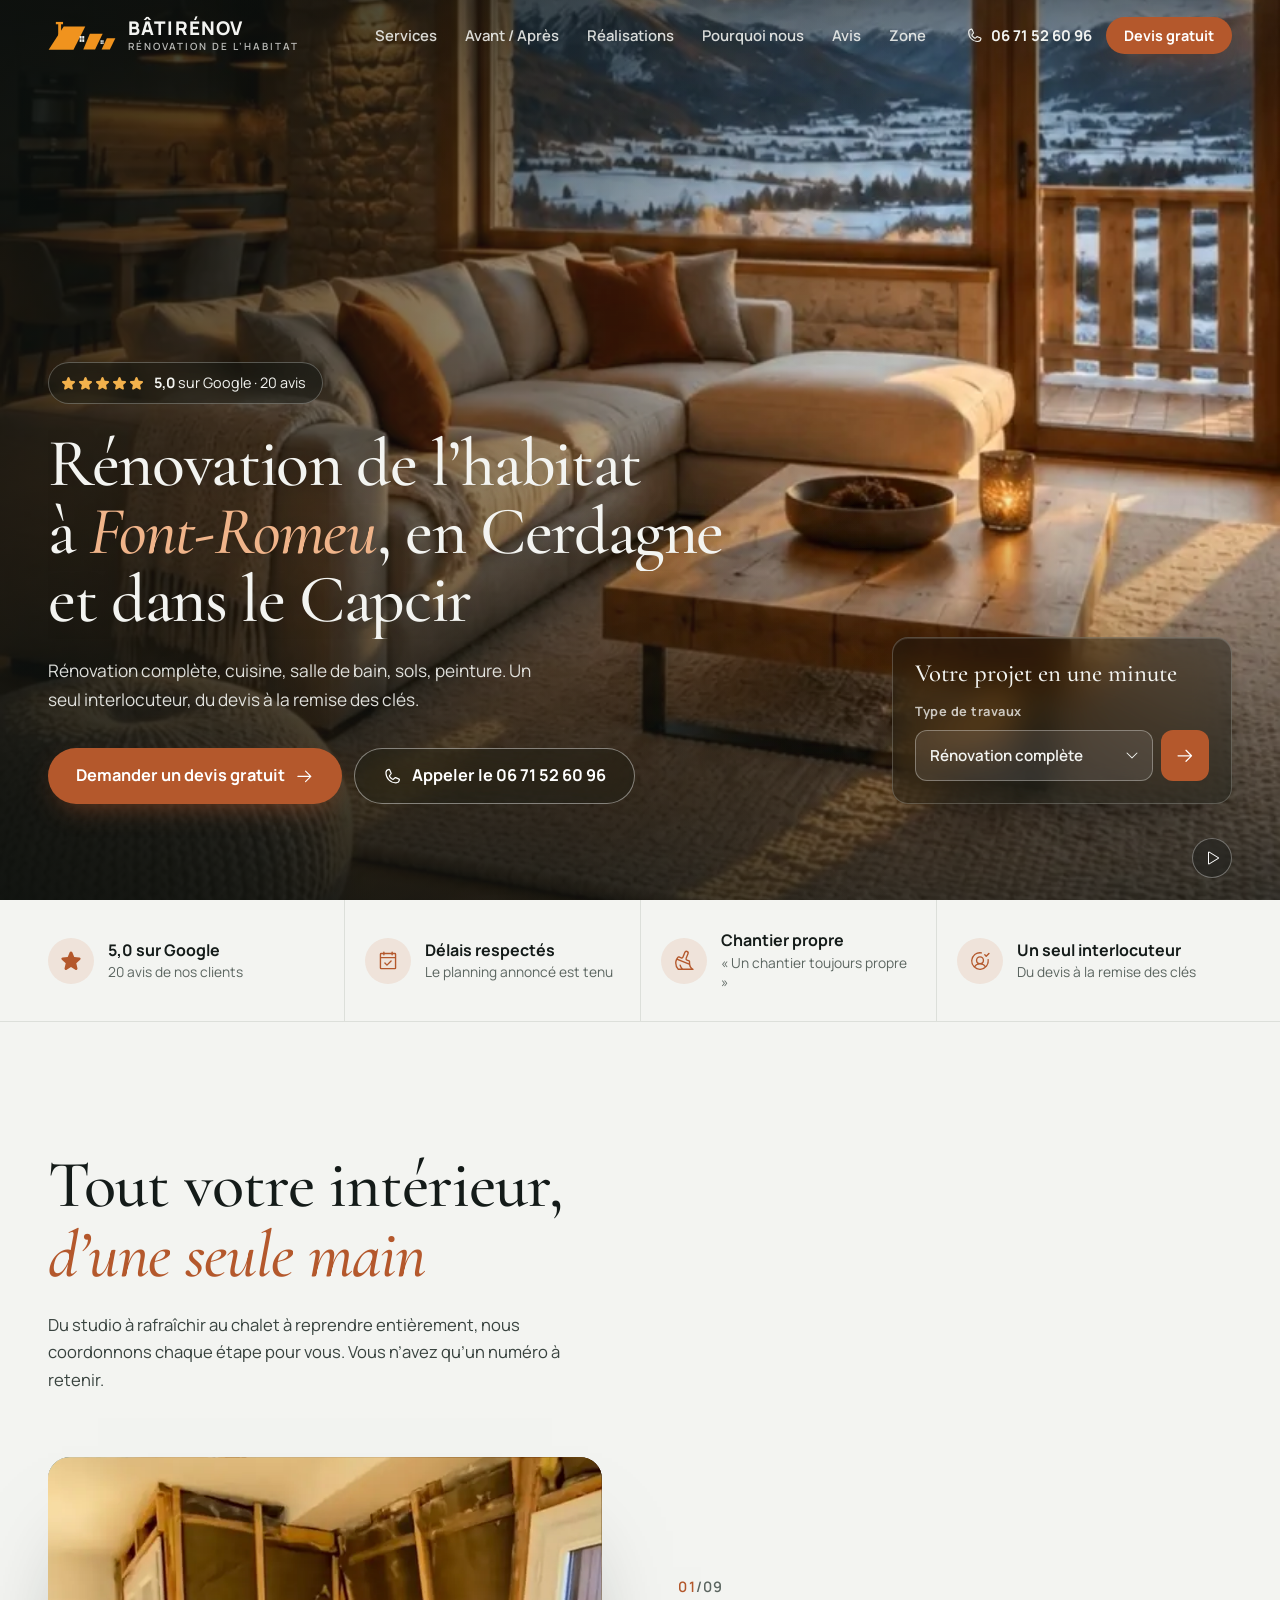
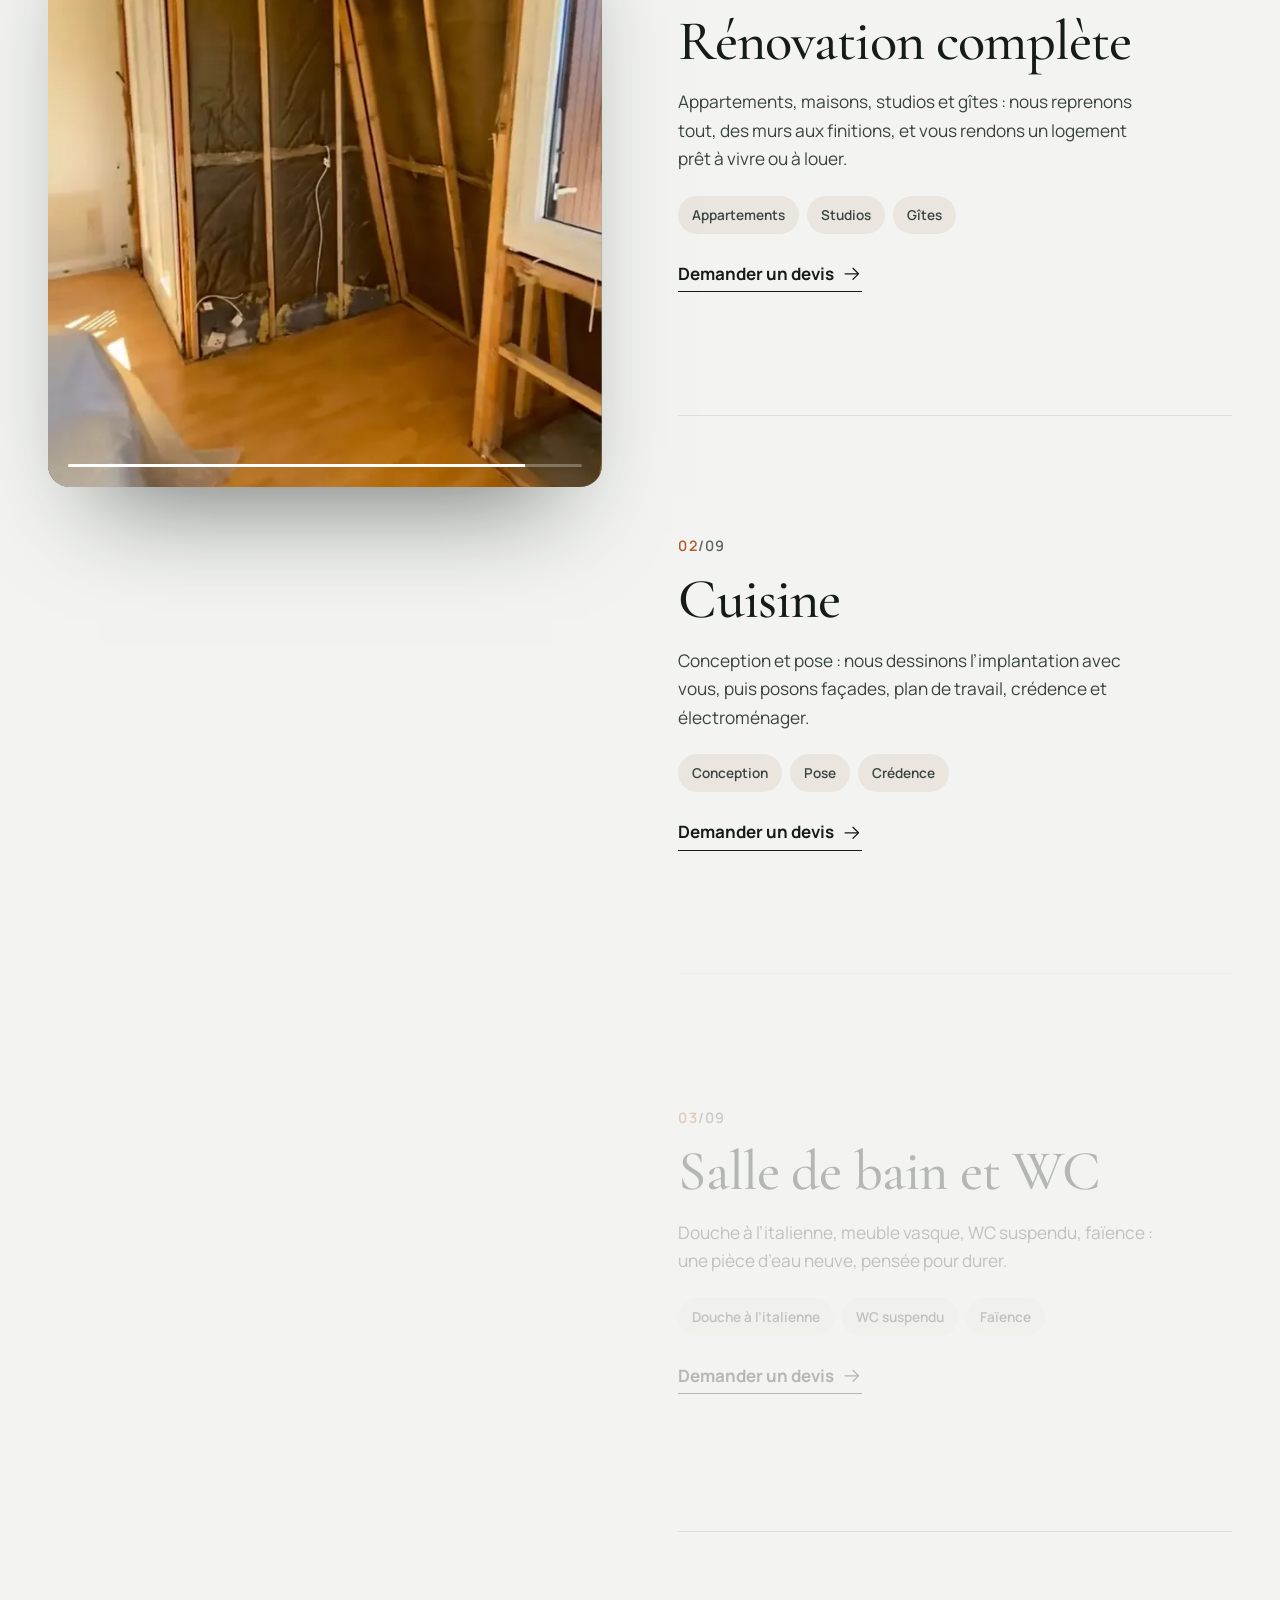
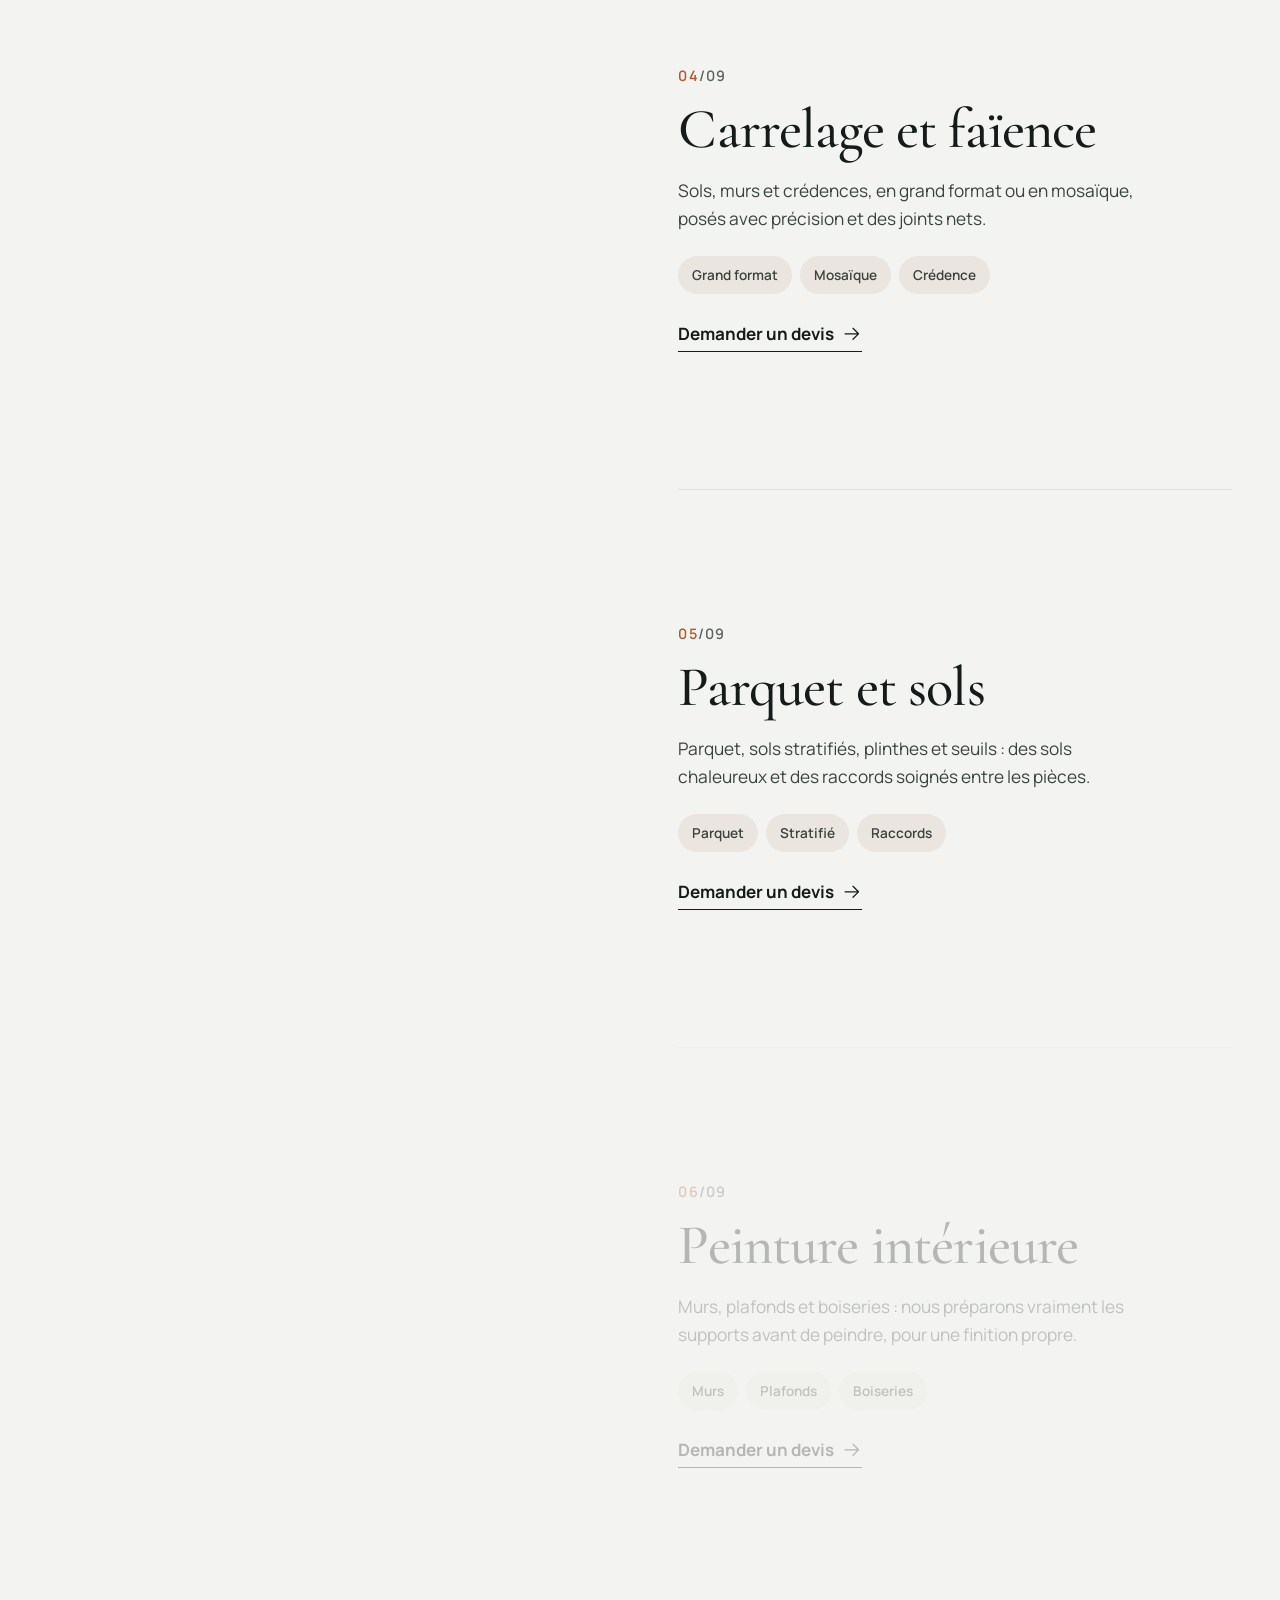
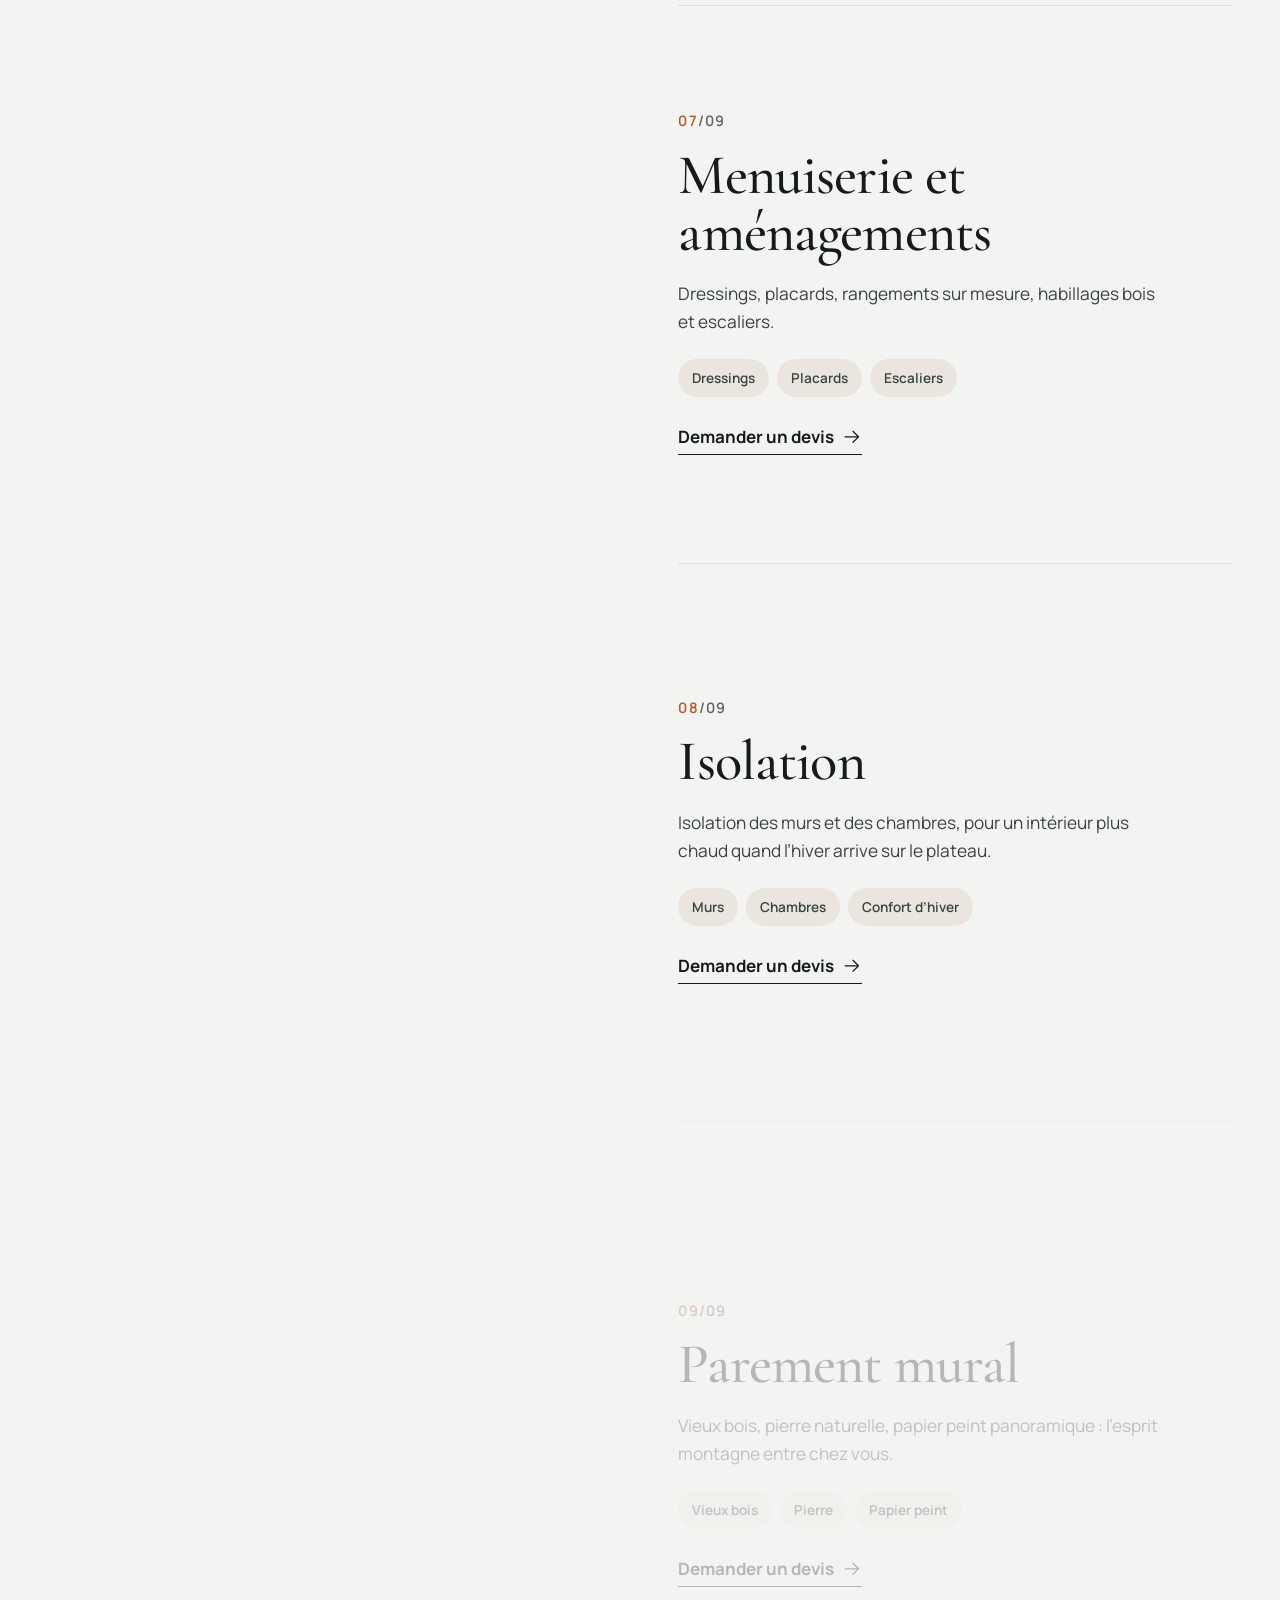
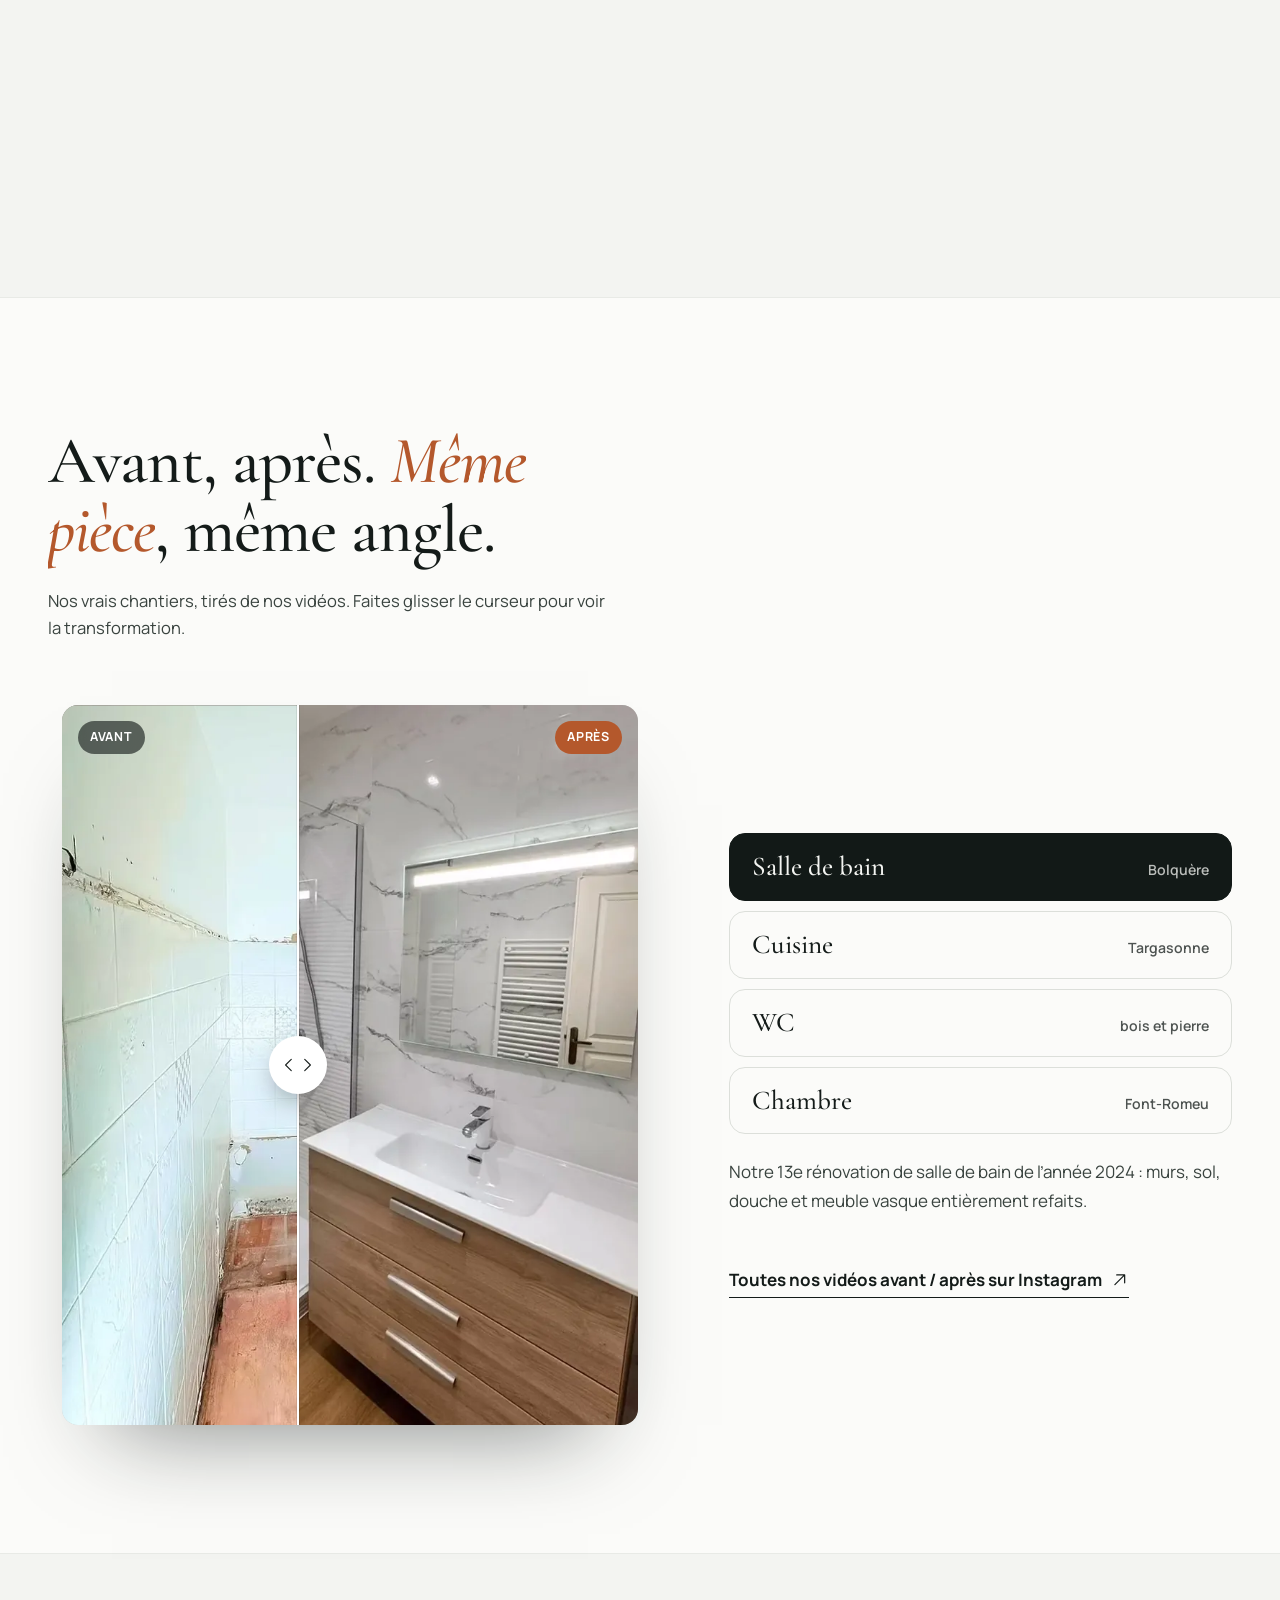
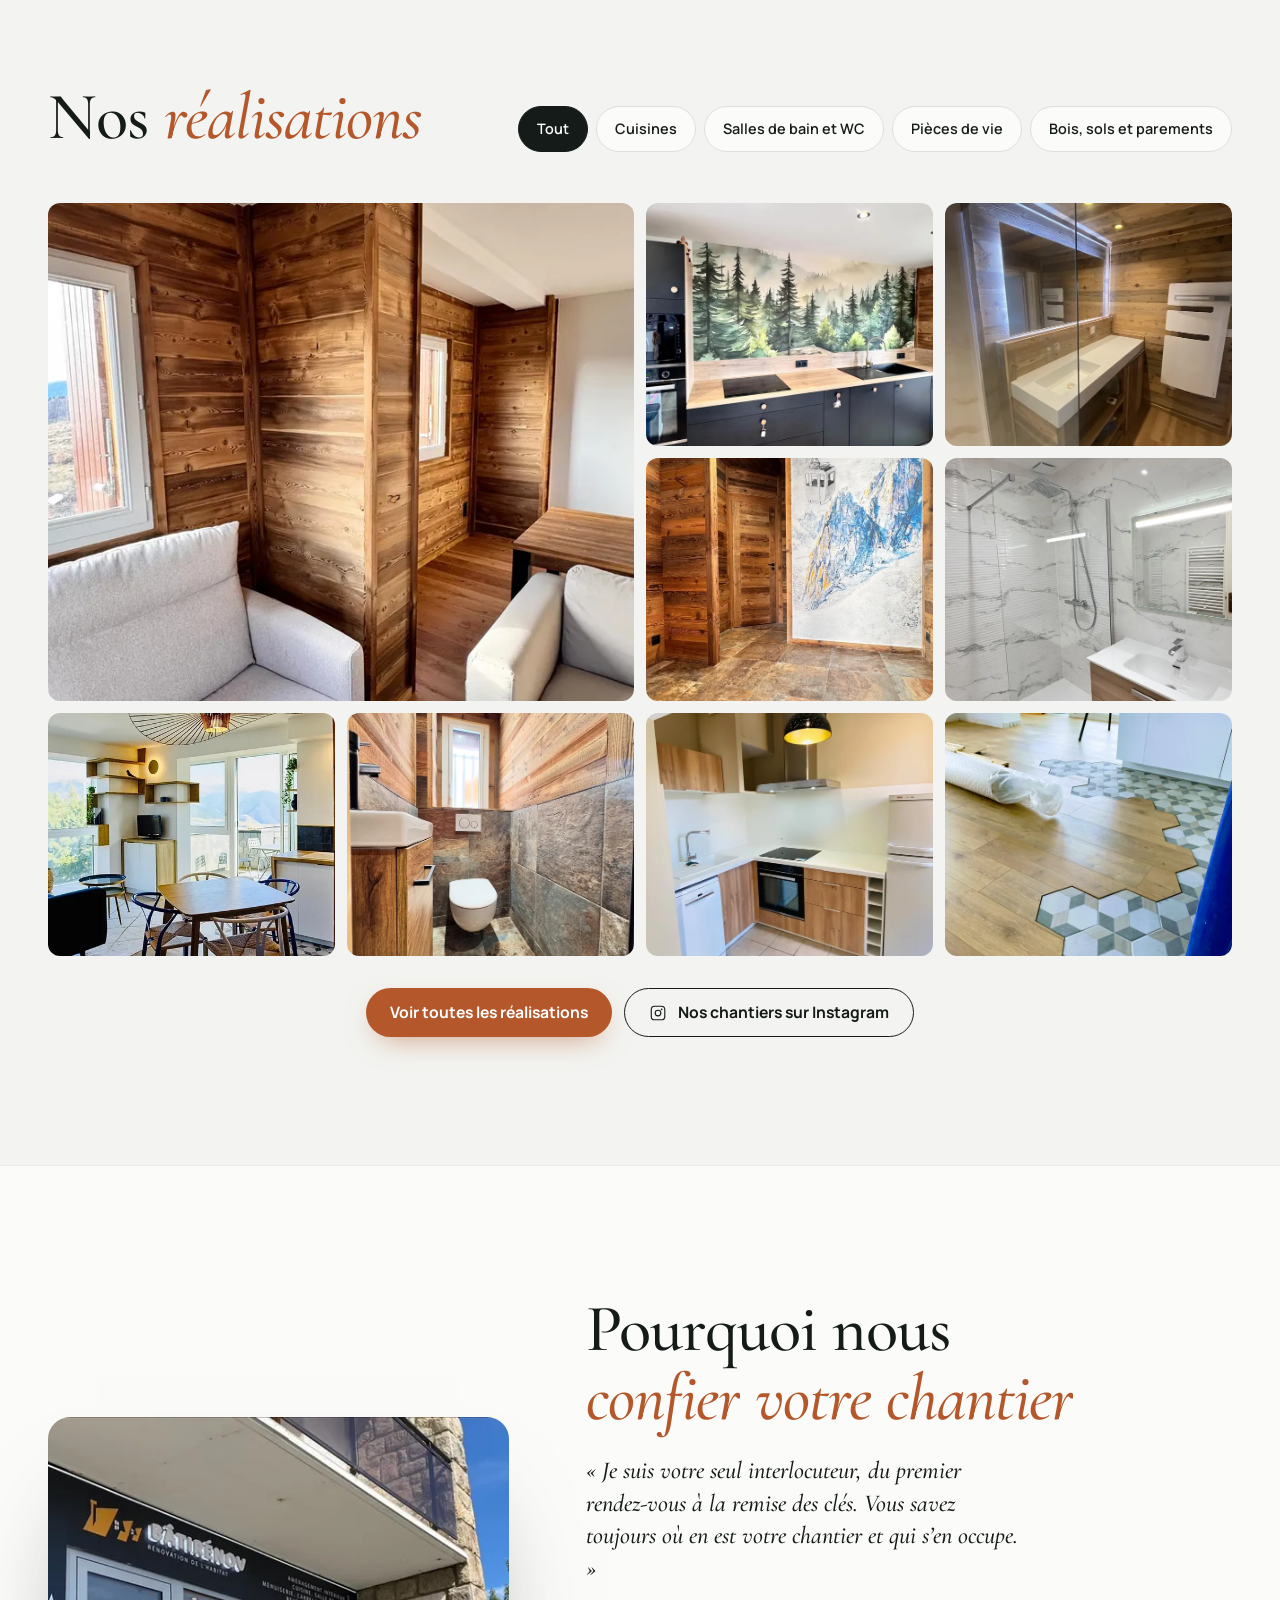
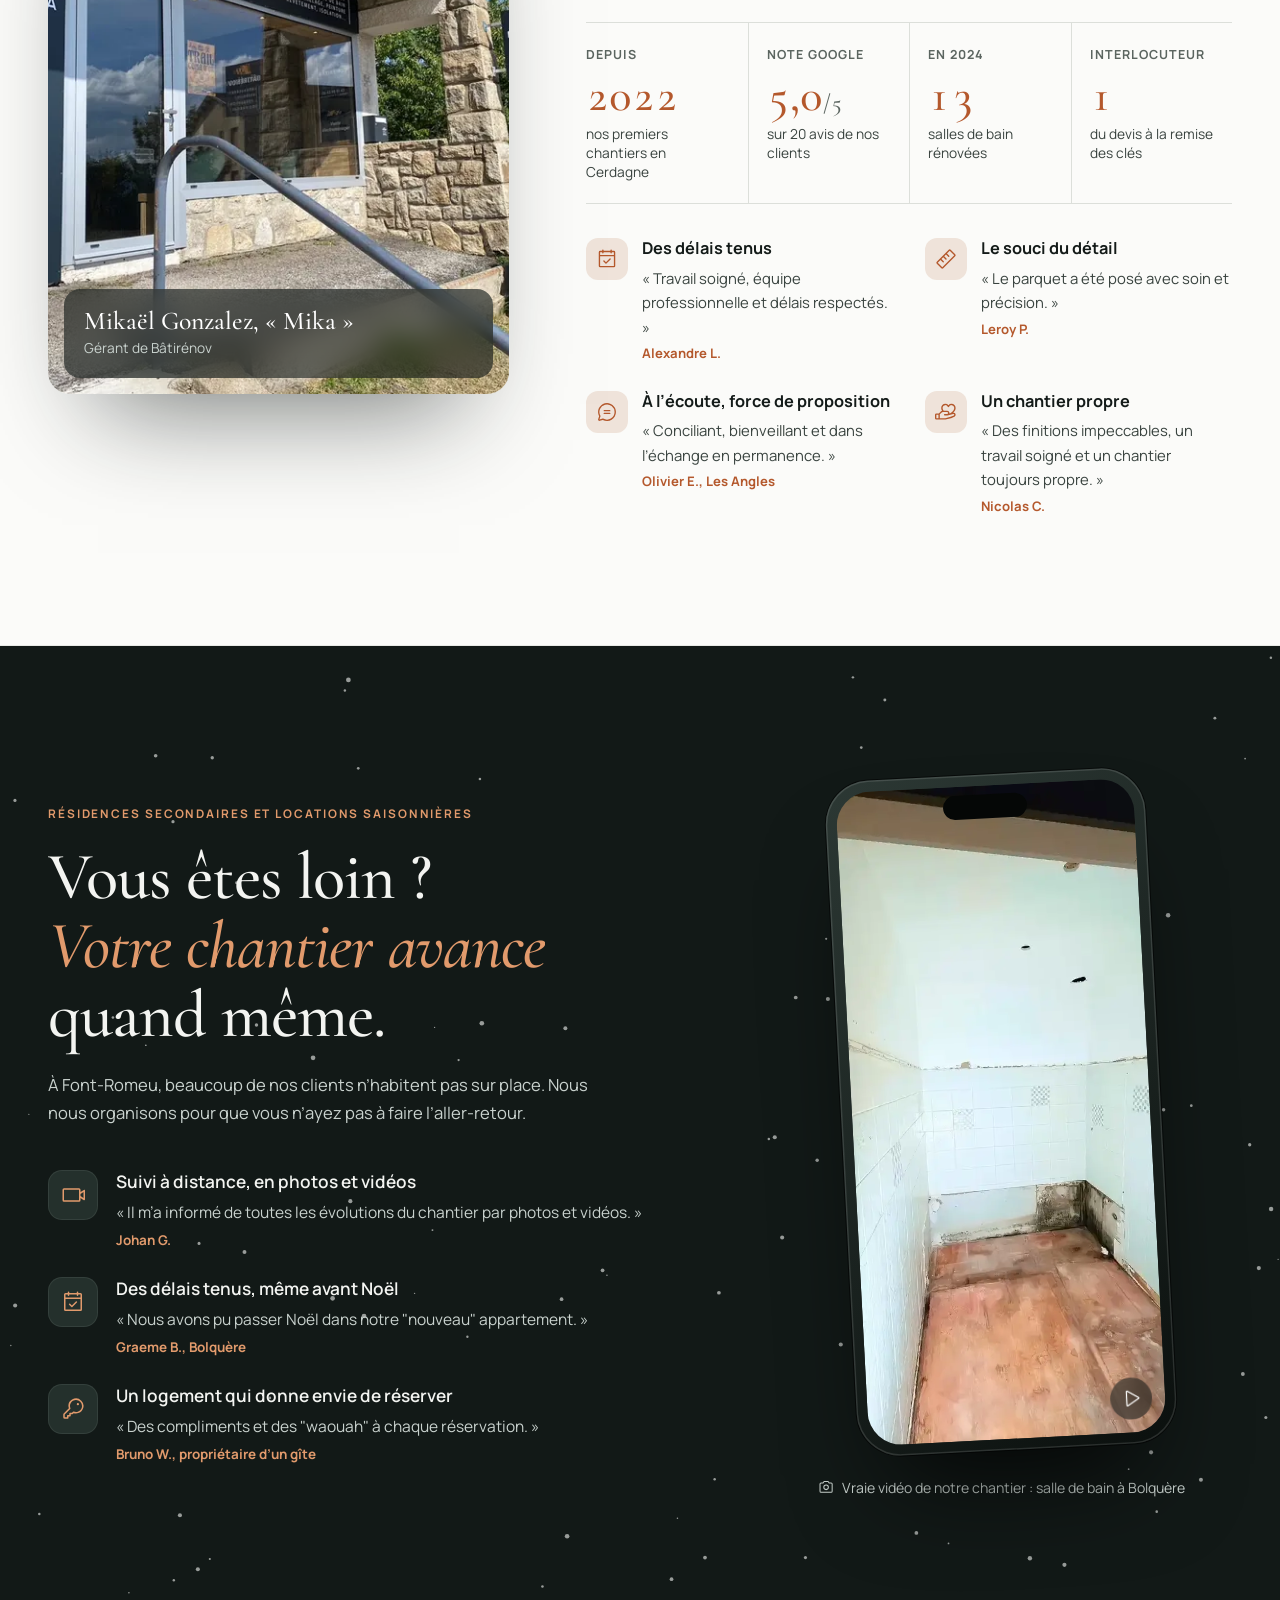
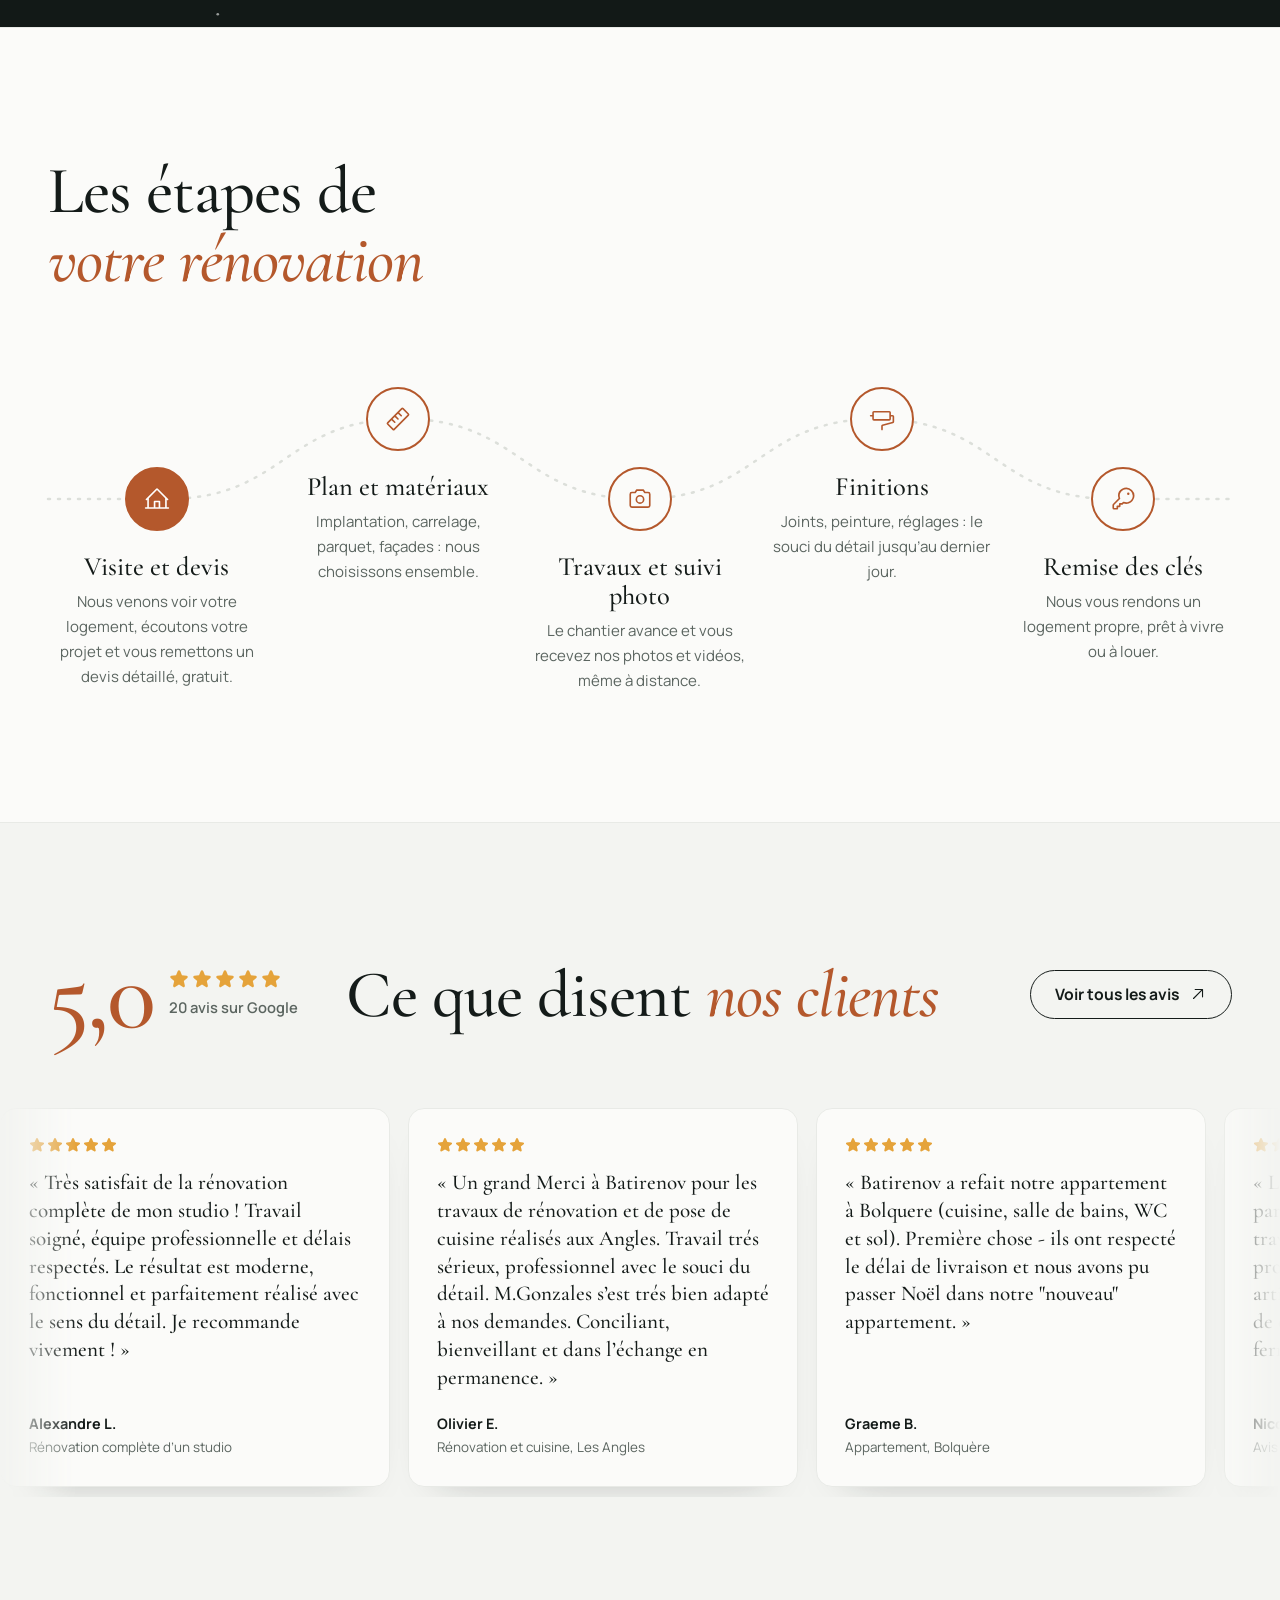
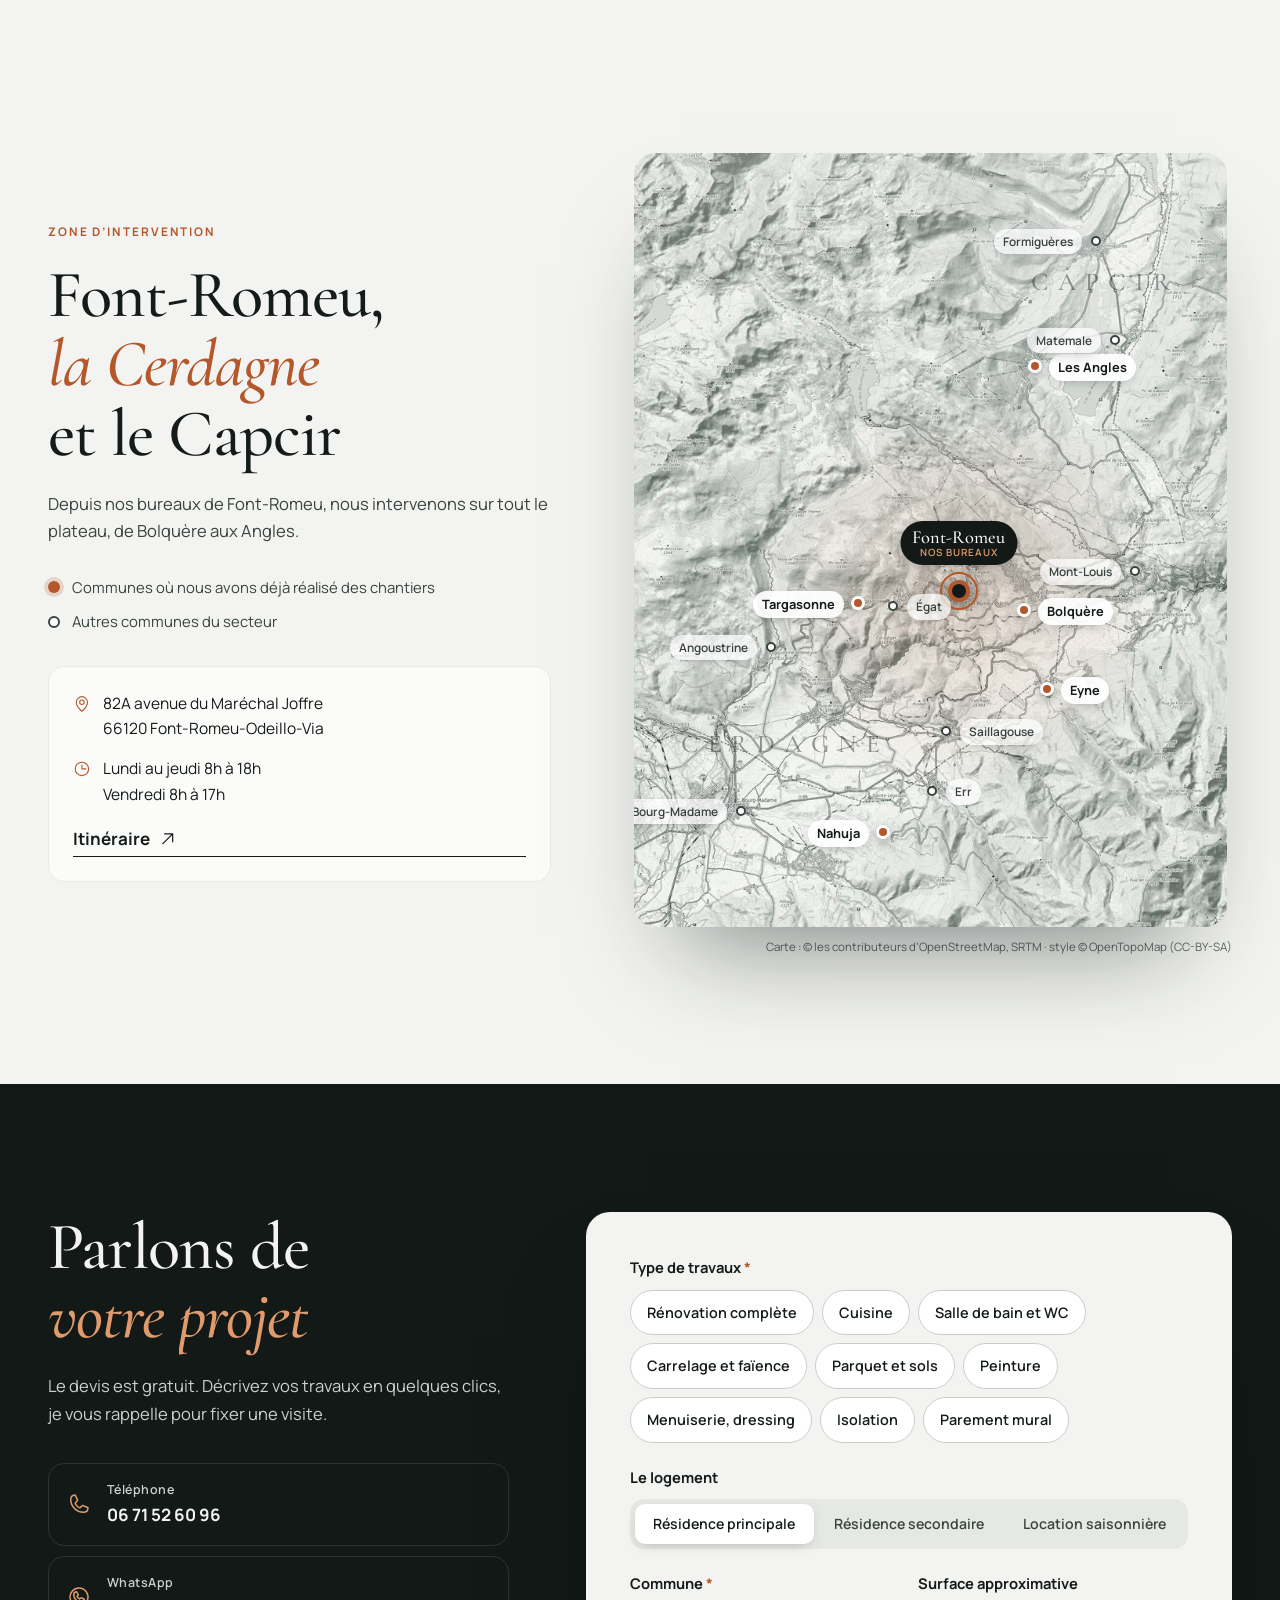
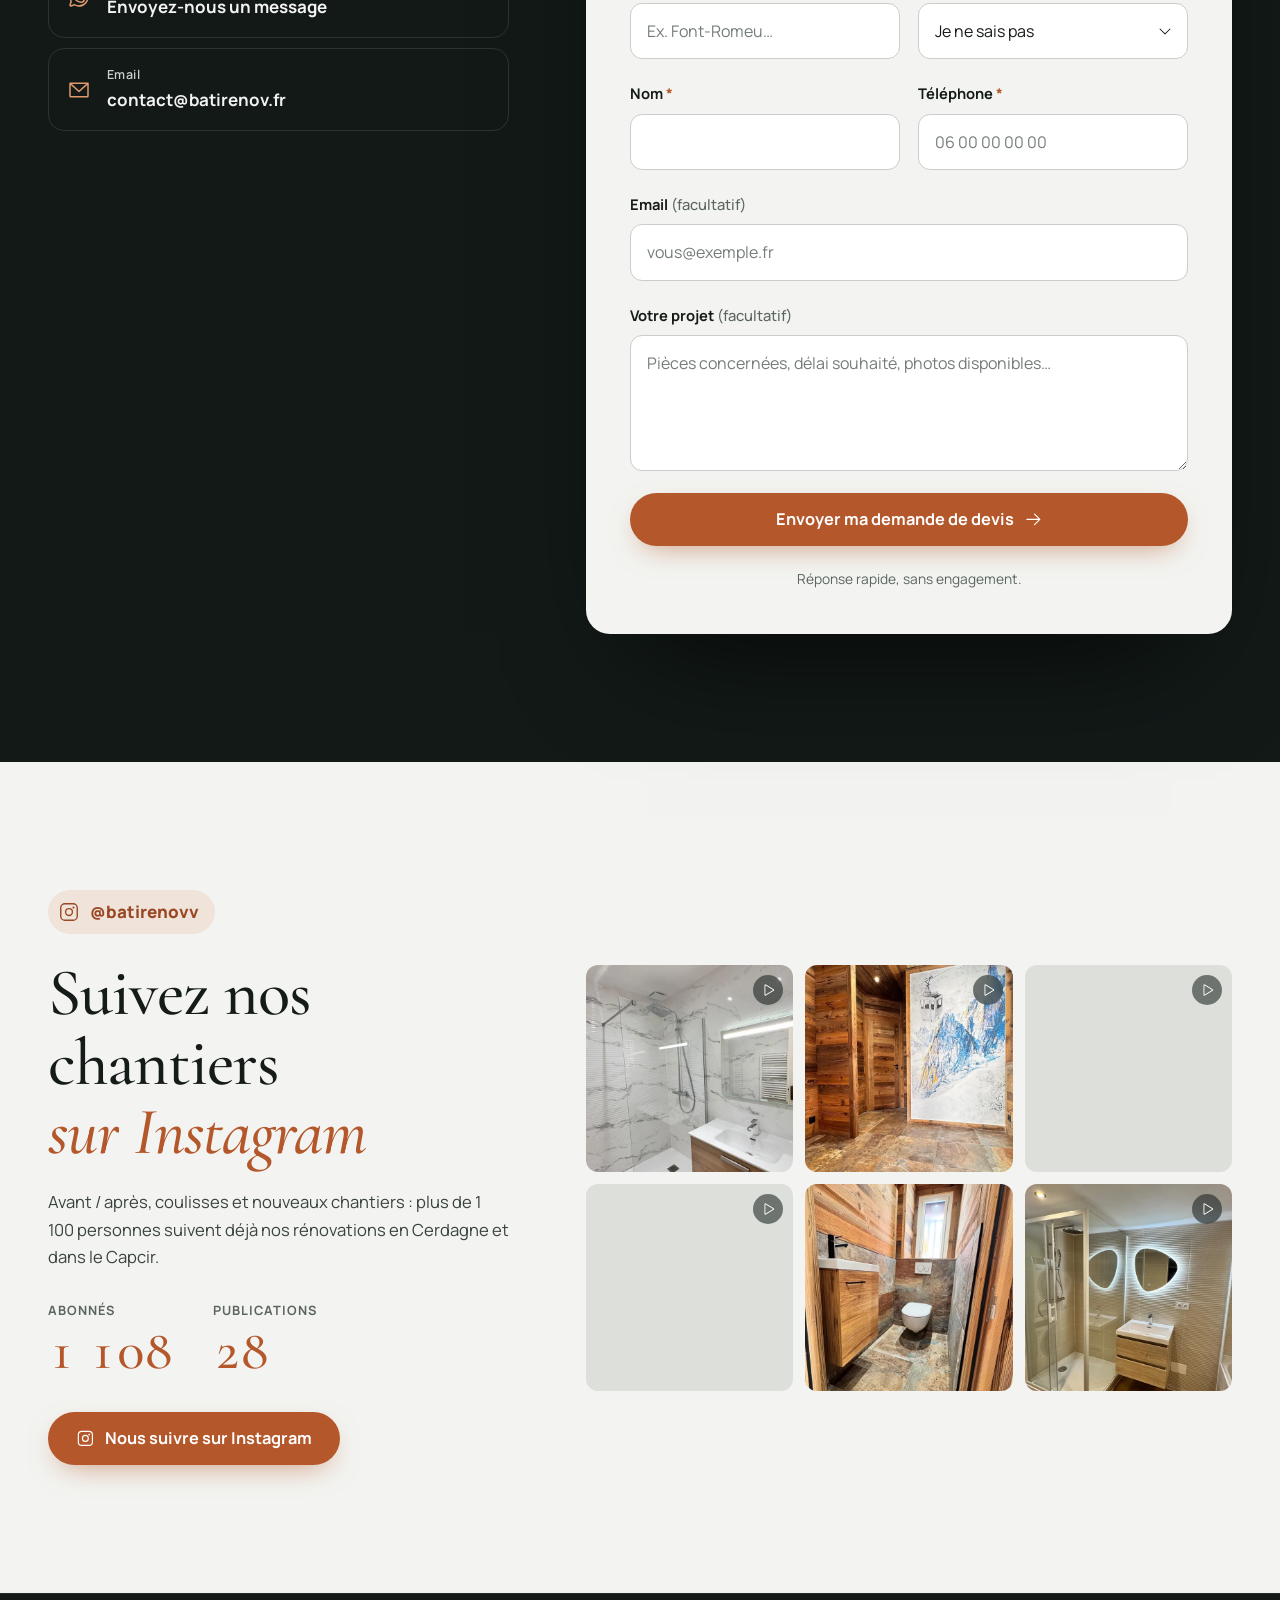
==== commit cbc8b81a: "Vidéos plus rapides, section Instagram" ====
--- a/index.html
+++ b/index.html
@@ -21,7 +21,7 @@
 <link rel="preload" href="assets/fonts/manrope-wght.woff2" as="font" type="font/woff2" crossorigin>
 <link rel="preload" as="image" media="(min-width: 768px)" href="assets/img/hero-1920.webp" imagesrcset="assets/img/hero-1280.webp 1280w, assets/img/hero-1920.webp 1920w" imagesizes="100vw">
 <link rel="preload" as="image" media="(max-width: 767px)" href="assets/img/hero-m-828.webp">
-<link rel="stylesheet" href="assets/css/style.css?v=2">
+<link rel="stylesheet" href="assets/css/style.css?v=3">
 <script type="application/ld+json">
 {
   "@context": "https://schema.org",
@@ -48,7 +48,7 @@
 <script src="assets/js/gsap.min.js" defer></script>
 <script src="assets/js/ScrollTrigger.min.js" defer></script>
 <script src="assets/js/lenis.min.js" defer></script>
-<script src="assets/js/main.js?v=2" defer></script>
+<script src="assets/js/main.js?v=3" defer></script>
 </head>
 <body>
 <svg xmlns="http://www.w3.org/2000/svg" style="display:none"><symbol id="i-arrow-right" viewBox="0 0 256 256"><path d="M221.66,133.66l-72,72a8,8,0,0,1-11.32-11.32L196.69,136H40a8,8,0,0,1,0-16H196.69L138.34,61.66a8,8,0,0,1,11.32-11.32l72,72A8,8,0,0,1,221.66,133.66Z"/></symbol><symbol id="i-arrow-up-right" viewBox="0 0 256 256"><path d="M200,64V168a8,8,0,0,1-16,0V83.31L69.66,197.66a8,8,0,0,1-11.32-11.32L172.69,72H88a8,8,0,0,1,0-16H192A8,8,0,0,1,200,64Z"/></symbol><symbol id="i-broom" viewBox="0 0 256 256"><path d="M235.5,216.81c-22.56-11-35.5-34.58-35.5-64.8V134.73a15.94,15.94,0,0,0-10.09-14.87L165,110a8,8,0,0,1-4.48-10.34l21.32-53a28,28,0,0,0-16.1-37,28.14,28.14,0,0,0-35.82,16,.61.61,0,0,0,0,.12L108.9,79a8,8,0,0,1-10.37,4.49L73.11,73.14A15.89,15.89,0,0,0,55.74,76.8C34.68,98.45,24,123.75,24,152a111.45,111.45,0,0,0,31.18,77.53A8,8,0,0,0,61,232H232a8,8,0,0,0,3.5-15.19ZM67.14,88l25.41,10.3a24,24,0,0,0,31.23-13.45l21-53c2.56-6.11,9.47-9.27,15.43-7a12,12,0,0,1,6.88,15.92L145.69,93.76a24,24,0,0,0,13.43,31.14L184,134.73V152c0,.33,0,.66,0,1L55.77,101.71A108.84,108.84,0,0,1,67.14,88Zm48,128a87.53,87.53,0,0,1-24.34-42,8,8,0,0,0-15.49,4,105.16,105.16,0,0,0,18.36,38H64.44A95.54,95.54,0,0,1,40,152a85.9,85.9,0,0,1,7.73-36.29l137.8,55.12c3,18,10.56,33.48,21.89,45.16Z"/></symbol><symbol id="i-calendar-check" viewBox="0 0 256 256"><path d="M208,32H184V24a8,8,0,0,0-16,0v8H88V24a8,8,0,0,0-16,0v8H48A16,16,0,0,0,32,48V208a16,16,0,0,0,16,16H208a16,16,0,0,0,16-16V48A16,16,0,0,0,208,32ZM72,48v8a8,8,0,0,0,16,0V48h80v8a8,8,0,0,0,16,0V48h24V80H48V48ZM208,208H48V96H208V208Zm-38.34-85.66a8,8,0,0,1,0,11.32l-48,48a8,8,0,0,1-11.32,0l-24-24a8,8,0,0,1,11.32-11.32L116,164.69l42.34-42.35A8,8,0,0,1,169.66,122.34Z"/></symbol><symbol id="i-camera" viewBox="0 0 256 256"><path d="M208,56H180.28L166.65,35.56A8,8,0,0,0,160,32H96a8,8,0,0,0-6.65,3.56L75.71,56H48A24,24,0,0,0,24,80V192a24,24,0,0,0,24,24H208a24,24,0,0,0,24-24V80A24,24,0,0,0,208,56Zm8,136a8,8,0,0,1-8,8H48a8,8,0,0,1-8-8V80a8,8,0,0,1,8-8H80a8,8,0,0,0,6.66-3.56L100.28,48h55.43l13.63,20.44A8,8,0,0,0,176,72h32a8,8,0,0,1,8,8ZM128,88a44,44,0,1,0,44,44A44.05,44.05,0,0,0,128,88Zm0,72a28,28,0,1,1,28-28A28,28,0,0,1,128,160Z"/></symbol><symbol id="i-caret-left" viewBox="0 0 256 256"><path d="M165.66,202.34a8,8,0,0,1-11.32,11.32l-80-80a8,8,0,0,1,0-11.32l80-80a8,8,0,0,1,11.32,11.32L91.31,128Z"/></symbol><symbol id="i-caret-right" viewBox="0 0 256 256"><path d="M181.66,133.66l-80,80a8,8,0,0,1-11.32-11.32L164.69,128,90.34,53.66a8,8,0,0,1,11.32-11.32l80,80A8,8,0,0,1,181.66,133.66Z"/></symbol><symbol id="i-chat-circle-text" viewBox="0 0 256 256"><path d="M168,112a8,8,0,0,1-8,8H96a8,8,0,0,1,0-16h64A8,8,0,0,1,168,112Zm-8,24H96a8,8,0,0,0,0,16h64a8,8,0,0,0,0-16Zm72-8A104,104,0,0,1,79.12,219.82L45.07,231.17a16,16,0,0,1-20.24-20.24l11.35-34.05A104,104,0,1,1,232,128Zm-16,0A88,88,0,1,0,51.81,172.06a8,8,0,0,1,.66,6.54L40,216,77.4,203.53a7.85,7.85,0,0,1,2.53-.42,8,8,0,0,1,4,1.08A88,88,0,0,0,216,128Z"/></symbol><symbol id="i-check" viewBox="0 0 256 256"><path d="M229.66,77.66l-128,128a8,8,0,0,1-11.32,0l-56-56a8,8,0,0,1,11.32-11.32L96,188.69,218.34,66.34a8,8,0,0,1,11.32,11.32Z"/></symbol><symbol id="i-clock" viewBox="0 0 256 256"><path d="M128,24A104,104,0,1,0,232,128,104.11,104.11,0,0,0,128,24Zm0,192a88,88,0,1,1,88-88A88.1,88.1,0,0,1,128,216Zm64-88a8,8,0,0,1-8,8H128a8,8,0,0,1-8-8V72a8,8,0,0,1,16,0v48h48A8,8,0,0,1,192,128Z"/></symbol><symbol id="i-envelope-simple" viewBox="0 0 256 256"><path d="M224,48H32a8,8,0,0,0-8,8V192a16,16,0,0,0,16,16H216a16,16,0,0,0,16-16V56A8,8,0,0,0,224,48ZM203.43,64,128,133.15,52.57,64ZM216,192H40V74.19l82.59,75.71a8,8,0,0,0,10.82,0L216,74.19V192Z"/></symbol><symbol id="i-hand-heart" viewBox="0 0 256 256"><path d="M230.33,141.06a24.34,24.34,0,0,0-18.61-4.77C230.5,117.33,240,98.48,240,80c0-26.47-21.29-48-47.46-48A47.58,47.58,0,0,0,156,48.75,47.58,47.58,0,0,0,119.46,32C93.29,32,72,53.53,72,80c0,11,3.24,21.69,10.06,33a31.87,31.87,0,0,0-14.75,8.4L44.69,144H16A16,16,0,0,0,0,160v40a16,16,0,0,0,16,16H120a7.93,7.93,0,0,0,1.94-.24l64-16a6.94,6.94,0,0,0,1.19-.4L226,182.82l.44-.2a24.6,24.6,0,0,0,3.93-41.56ZM119.46,48A31.15,31.15,0,0,1,148.6,67a8,8,0,0,0,14.8,0,31.15,31.15,0,0,1,29.14-19C209.59,48,224,62.65,224,80c0,19.51-15.79,41.58-45.66,63.9l-11.09,2.55A28,28,0,0,0,140,112H100.68C92.05,100.36,88,90.12,88,80,88,62.65,102.41,48,119.46,48ZM16,160H40v40H16Zm203.43,8.21-38,16.18L119,200H56V155.31l22.63-22.62A15.86,15.86,0,0,1,89.94,128H140a12,12,0,0,1,0,24H112a8,8,0,0,0,0,16h32a8.32,8.32,0,0,0,1.79-.2l67-15.41.31-.08a8.6,8.6,0,0,1,6.3,15.9Z"/></symbol><symbol id="i-house-line" viewBox="0 0 256 256"><path d="M240,208H224V136l2.34,2.34A8,8,0,0,0,237.66,127L139.31,28.68a16,16,0,0,0-22.62,0L18.34,127a8,8,0,0,0,11.32,11.31L32,136v72H16a8,8,0,0,0,0,16H240a8,8,0,0,0,0-16ZM48,120l80-80,80,80v88H160V152a8,8,0,0,0-8-8H104a8,8,0,0,0-8,8v56H48Zm96,88H112V160h32Z"/></symbol><symbol id="i-instagram-logo" viewBox="0 0 256 256"><path d="M128,80a48,48,0,1,0,48,48A48.05,48.05,0,0,0,128,80Zm0,80a32,32,0,1,1,32-32A32,32,0,0,1,128,160ZM176,24H80A56.06,56.06,0,0,0,24,80v96a56.06,56.06,0,0,0,56,56h96a56.06,56.06,0,0,0,56-56V80A56.06,56.06,0,0,0,176,24Zm40,152a40,40,0,0,1-40,40H80a40,40,0,0,1-40-40V80A40,40,0,0,1,80,40h96a40,40,0,0,1,40,40ZM192,76a12,12,0,1,1-12-12A12,12,0,0,1,192,76Z"/></symbol><symbol id="i-key" viewBox="0 0 256 256"><path d="M216.57,39.43A80,80,0,0,0,83.91,120.78L28.69,176A15.86,15.86,0,0,0,24,187.31V216a16,16,0,0,0,16,16H72a8,8,0,0,0,8-8V208H96a8,8,0,0,0,8-8V184h16a8,8,0,0,0,5.66-2.34l9.56-9.57A79.73,79.73,0,0,0,160,176h.1A80,80,0,0,0,216.57,39.43ZM224,98.1c-1.09,34.09-29.75,61.86-63.89,61.9H160a63.7,63.7,0,0,1-23.65-4.51,8,8,0,0,0-8.84,1.68L116.69,168H96a8,8,0,0,0-8,8v16H72a8,8,0,0,0-8,8v16H40V187.31l58.83-58.82a8,8,0,0,0,1.68-8.84A63.72,63.72,0,0,1,96,95.92c0-34.14,27.81-62.8,61.9-63.89A64,64,0,0,1,224,98.1ZM192,76a12,12,0,1,1-12-12A12,12,0,0,1,192,76Z"/></symbol><symbol id="i-list" viewBox="0 0 256 256"><path d="M224,128a8,8,0,0,1-8,8H40a8,8,0,0,1,0-16H216A8,8,0,0,1,224,128ZM40,72H216a8,8,0,0,0,0-16H40a8,8,0,0,0,0,16ZM216,184H40a8,8,0,0,0,0,16H216a8,8,0,0,0,0-16Z"/></symbol><symbol id="i-map-pin" viewBox="0 0 256 256"><path d="M128,64a40,40,0,1,0,40,40A40,40,0,0,0,128,64Zm0,64a24,24,0,1,1,24-24A24,24,0,0,1,128,128Zm0-112a88.1,88.1,0,0,0-88,88c0,31.4,14.51,64.68,42,96.25a254.19,254.19,0,0,0,41.45,38.3,8,8,0,0,0,9.18,0A254.19,254.19,0,0,0,174,200.25c27.45-31.57,42-64.85,42-96.25A88.1,88.1,0,0,0,128,16Zm0,206c-16.53-13-72-60.75-72-118a72,72,0,0,1,144,0C200,161.23,144.53,209,128,222Z"/></symbol><symbol id="i-paint-roller" viewBox="0 0 256 256"><path d="M232,88H216V64a16,16,0,0,0-16-16H48A16,16,0,0,0,32,64V88H16a8,8,0,0,0,0,16H32v24a16,16,0,0,0,16,16H200a16,16,0,0,0,16-16V104h16v50L131.6,182.65A16.07,16.07,0,0,0,120,198v34a8,8,0,0,0,16,0V198l100.4-28.68A16.07,16.07,0,0,0,248,154V104A16,16,0,0,0,232,88Zm-32,40H48V64H200v64Z"/></symbol><symbol id="i-pause" viewBox="0 0 256 256"><path d="M200,32H160a16,16,0,0,0-16,16V208a16,16,0,0,0,16,16h40a16,16,0,0,0,16-16V48A16,16,0,0,0,200,32Zm0,176H160V48h40ZM96,32H56A16,16,0,0,0,40,48V208a16,16,0,0,0,16,16H96a16,16,0,0,0,16-16V48A16,16,0,0,0,96,32Zm0,176H56V48H96Z"/></symbol><symbol id="i-phone" viewBox="0 0 256 256"><path d="M222.37,158.46l-47.11-21.11-.13-.06a16,16,0,0,0-15.17,1.4,8.12,8.12,0,0,0-.75.56L134.87,160c-15.42-7.49-31.34-23.29-38.83-38.51l20.78-24.71c.2-.25.39-.5.57-.77a16,16,0,0,0,1.32-15.06l0-.12L97.54,33.64a16,16,0,0,0-16.62-9.52A56.26,56.26,0,0,0,32,80c0,79.4,64.6,144,144,144a56.26,56.26,0,0,0,55.88-48.92A16,16,0,0,0,222.37,158.46ZM176,208A128.14,128.14,0,0,1,48,80,40.2,40.2,0,0,1,82.87,40a.61.61,0,0,0,0,.12l21,47L83.2,111.86a6.13,6.13,0,0,0-.57.77,16,16,0,0,0-1,15.7c9.06,18.53,27.73,37.06,46.46,46.11a16,16,0,0,0,15.75-1.14,8.44,8.44,0,0,0,.74-.56L168.89,152l47,21.05h0s.08,0,.11,0A40.21,40.21,0,0,1,176,208Z"/></symbol><symbol id="i-play" viewBox="0 0 256 256"><path d="M232.4,114.49,88.32,26.35a16,16,0,0,0-16.2-.3A15.86,15.86,0,0,0,64,39.87V216.13A15.94,15.94,0,0,0,80,232a16.07,16.07,0,0,0,8.36-2.35L232.4,141.51a15.81,15.81,0,0,0,0-27ZM80,215.94V40l143.83,88Z"/></symbol><symbol id="i-ruler" viewBox="0 0 256 256"><path d="M235.32,73.37,182.63,20.69a16,16,0,0,0-22.63,0L20.68,160a16,16,0,0,0,0,22.63l52.69,52.68a16,16,0,0,0,22.63,0L235.32,96A16,16,0,0,0,235.32,73.37ZM84.68,224,32,171.31l32-32,26.34,26.35a8,8,0,0,0,11.32-11.32L75.31,128,96,107.31l26.34,26.35a8,8,0,0,0,11.32-11.32L107.31,96,128,75.31l26.34,26.35a8,8,0,0,0,11.32-11.32L139.31,64l32-32L224,84.69Z"/></symbol><symbol id="i-snowflake" viewBox="0 0 256 256"><path d="M223.77,150.09a8,8,0,0,1-5.86,9.68l-24.64,6,6.46,24.11a8,8,0,0,1-5.66,9.8A8.25,8.25,0,0,1,192,200a8,8,0,0,1-7.72-5.93l-7.72-28.8L136,141.86v46.83l21.66,21.65a8,8,0,0,1-11.32,11.32L128,203.31l-18.34,18.35a8,8,0,0,1-11.32-11.32L120,188.69V141.86L79.45,165.27l-7.72,28.8A8,8,0,0,1,64,200a8.25,8.25,0,0,1-2.08-.27,8,8,0,0,1-5.66-9.8l6.46-24.11-24.64-6a8,8,0,0,1,3.82-15.54l29.45,7.23L112,128,71.36,104.54l-29.45,7.23A7.85,7.85,0,0,1,40,112a8,8,0,0,1-1.91-15.77l24.64-6L56.27,66.07a8,8,0,0,1,15.46-4.14l7.72,28.8L120,114.14V67.31L98.34,45.66a8,8,0,0,1,11.32-11.32L128,52.69l18.34-18.35a8,8,0,0,1,11.32,11.32L136,67.31v46.83l40.55-23.41,7.72-28.8a8,8,0,0,1,15.46,4.14l-6.46,24.11,24.64,6A8,8,0,0,1,216,112a7.85,7.85,0,0,1-1.91-.23l-29.45-7.23L144,128l40.64,23.46,29.45-7.23A8,8,0,0,1,223.77,150.09Z"/></symbol><symbol id="i-sparkle" viewBox="0 0 256 256"><path d="M197.58,129.06,146,110l-19-51.62a15.92,15.92,0,0,0-29.88,0L78,110l-51.62,19a15.92,15.92,0,0,0,0,29.88L78,178l19,51.62a15.92,15.92,0,0,0,29.88,0L146,178l51.62-19a15.92,15.92,0,0,0,0-29.88ZM137,164.22a8,8,0,0,0-4.74,4.74L112,223.85,91.78,169A8,8,0,0,0,87,164.22L32.15,144,87,123.78A8,8,0,0,0,91.78,119L112,64.15,132.22,119a8,8,0,0,0,4.74,4.74L191.85,144ZM144,40a8,8,0,0,1,8-8h16V16a8,8,0,0,1,16,0V32h16a8,8,0,0,1,0,16H184V64a8,8,0,0,1-16,0V48H152A8,8,0,0,1,144,40ZM248,88a8,8,0,0,1-8,8h-8v8a8,8,0,0,1-16,0V96h-8a8,8,0,0,1,0-16h8V72a8,8,0,0,1,16,0v8h8A8,8,0,0,1,248,88Z"/></symbol><symbol id="i-star-fill" viewBox="0 0 256 256"><path d="M234.29,114.85l-45,38.83L203,211.75a16.4,16.4,0,0,1-24.5,17.82L128,198.49,77.47,229.57A16.4,16.4,0,0,1,53,211.75l13.76-58.07-45-38.83A16.46,16.46,0,0,1,31.08,86l59-4.76,22.76-55.08a16.36,16.36,0,0,1,30.27,0l22.75,55.08,59,4.76a16.46,16.46,0,0,1,9.37,28.86Z"/></symbol><symbol id="i-star" viewBox="0 0 256 256"><path d="M239.18,97.26A16.38,16.38,0,0,0,224.92,86l-59-4.76L143.14,26.15a16.36,16.36,0,0,0-30.27,0L90.11,81.23,31.08,86a16.46,16.46,0,0,0-9.37,28.86l45,38.83L53,211.75a16.38,16.38,0,0,0,24.5,17.82L128,198.49l50.53,31.08A16.4,16.4,0,0,0,203,211.75l-13.76-58.07,45-38.83A16.43,16.43,0,0,0,239.18,97.26Zm-15.34,5.47-48.7,42a8,8,0,0,0-2.56,7.91l14.88,62.8a.37.37,0,0,1-.17.48c-.18.14-.23.11-.38,0l-54.72-33.65a8,8,0,0,0-8.38,0L69.09,215.94c-.15.09-.19.12-.38,0a.37.37,0,0,1-.17-.48l14.88-62.8a8,8,0,0,0-2.56-7.91l-48.7-42c-.12-.1-.23-.19-.13-.5s.18-.27.33-.29l63.92-5.16A8,8,0,0,0,103,91.86l24.62-59.61c.08-.17.11-.25.35-.25s.27.08.35.25L153,91.86a8,8,0,0,0,6.75,4.92l63.92,5.16c.15,0,.24,0,.33.29S224,102.63,223.84,102.73Z"/></symbol><symbol id="i-user-circle-check" viewBox="0 0 256 256"><path d="M221.35,104.11a8,8,0,0,0-6.57,9.21A88.85,88.85,0,0,1,216,128a87.62,87.62,0,0,1-22.24,58.41,79.66,79.66,0,0,0-36.06-28.75,48,48,0,1,0-59.4,0,79.66,79.66,0,0,0-36.06,28.75A88,88,0,0,1,128,40a88.76,88.76,0,0,1,14.68,1.22,8,8,0,0,0,2.64-15.78,103.92,103.92,0,1,0,85.24,85.24A8,8,0,0,0,221.35,104.11ZM96,120a32,32,0,1,1,32,32A32,32,0,0,1,96,120ZM74.08,197.5a64,64,0,0,1,107.84,0,87.83,87.83,0,0,1-107.84,0ZM237.66,45.66l-32,32a8,8,0,0,1-11.32,0l-16-16a8,8,0,0,1,11.32-11.32L200,60.69l26.34-26.35a8,8,0,0,1,11.32,11.32Z"/></symbol><symbol id="i-video-camera" viewBox="0 0 256 256"><path d="M251.77,73a8,8,0,0,0-8.21.39L208,97.05V72a16,16,0,0,0-16-16H32A16,16,0,0,0,16,72V184a16,16,0,0,0,16,16H192a16,16,0,0,0,16-16V159l35.56,23.71A8,8,0,0,0,248,184a8,8,0,0,0,8-8V80A8,8,0,0,0,251.77,73ZM192,184H32V72H192V184Zm48-22.95-32-21.33V116.28L240,95Z"/></symbol><symbol id="i-whatsapp-logo" viewBox="0 0 256 256"><path d="M187.58,144.84l-32-16a8,8,0,0,0-8,.5l-14.69,9.8a40.55,40.55,0,0,1-16-16l9.8-14.69a8,8,0,0,0,.5-8l-16-32A8,8,0,0,0,104,64a40,40,0,0,0-40,40,88.1,88.1,0,0,0,88,88,40,40,0,0,0,40-40A8,8,0,0,0,187.58,144.84ZM152,176a72.08,72.08,0,0,1-72-72A24,24,0,0,1,99.29,80.46l11.48,23L101,118a8,8,0,0,0-.73,7.51,56.47,56.47,0,0,0,30.15,30.15A8,8,0,0,0,138,155l14.61-9.74,23,11.48A24,24,0,0,1,152,176ZM128,24A104,104,0,0,0,36.18,176.88L24.83,210.93a16,16,0,0,0,20.24,20.24l34.05-11.35A104,104,0,1,0,128,24Zm0,192a87.87,87.87,0,0,1-44.06-11.81,8,8,0,0,0-6.54-.67L40,216,52.47,178.6a8,8,0,0,0-.66-6.54A88,88,0,1,1,128,216Z"/></symbol><symbol id="i-x" viewBox="0 0 256 256"><path d="M205.66,194.34a8,8,0,0,1-11.32,11.32L128,139.31,61.66,205.66a8,8,0,0,1-11.32-11.32L116.69,128,50.34,61.66A8,8,0,0,1,61.66,50.34L128,116.69l66.34-66.35a8,8,0,0,1,11.32,11.32L139.31,128Z"/></symbol></svg>
@@ -104,7 +104,7 @@
       <source media="(max-width: 767px)" srcset="assets/img/hero-m-828.webp">
       <img class="hero__poster" src="assets/img/hero-1920.webp" srcset="assets/img/hero-1280.webp 1280w, assets/img/hero-1920.webp 1920w" sizes="100vw" width="1920" height="1074" alt="Séjour de chalet rénové, bois et pierre, avec vue sur les Pyrénées enneigées" fetchpriority="high">
     </picture>
-    <video class="hero__video" muted playsinline loop preload="none" aria-hidden="true" tabindex="-1" data-src-d="assets/video/hero-1920.mp4" data-src-m="assets/video/hero-m-1080.mp4"></video>
+    <video class="hero__video" muted playsinline loop preload="auto" aria-hidden="true" tabindex="-1" data-src-d="assets/video/hero-1920.mp4" data-src-m="assets/video/hero-m-1080.mp4"></video>
     <div class="hero__shade"></div>
   </div>
 
@@ -124,6 +124,8 @@
       <a class="btn btn--glass btn--lg" href="tel:+33671526096" data-magnetic><svg class="ico" aria-hidden="true"><use href="#i-phone"/></svg>Appeler le 06 71 52 60 96</a>
     </div>
   </div>
+
+  <button class="hero__pp" type="button" aria-label="Mettre la vidéo en pause"></button>
 
   <form class="quick" id="quick" data-hero aria-label="Commencer votre demande de devis">
     <p class="quick__t">Votre projet en une minute</p>
@@ -179,13 +181,13 @@
         <div class="sv__frame">
 <figure class="sv__img is-on" data-i="0"><img src="assets/img/salon-vieux-bois-sm.webp" srcset="assets/img/salon-vieux-bois-sm.webp 640w, assets/img/salon-vieux-bois-lg.webp 1200w" sizes="(max-width: 900px) 100vw, 45vw" width="640" height="1138" alt="Salon rénové avec murs en vieux bois à Font-Romeu"></figure>
 <figure class="sv__img" data-i="1"><img src="assets/img/cuisine-foret-sm.webp" srcset="assets/img/cuisine-foret-sm.webp 640w, assets/img/cuisine-foret-lg.webp 1200w" sizes="(max-width: 900px) 100vw, 45vw" width="640" height="1138" alt="Cuisine noire avec crédence en papier peint forêt"></figure>
-<figure class="sv__img" data-i="2"><img src="assets/img/sdb-bois-vieilli-sm.webp" srcset="assets/img/sdb-bois-vieilli-sm.webp 640w, assets/img/sdb-bois-vieilli-lg.webp 810w" sizes="(max-width: 900px) 100vw, 45vw" width="640" height="853" alt="Salle de bain en bois vieilli avec grande douche vitrée" loading="lazy" decoding="async"></figure>
-<figure class="sv__img" data-i="3"><img src="assets/img/hall-pierre-bois-sm.webp" srcset="assets/img/hall-pierre-bois-sm.webp 640w, assets/img/hall-pierre-bois-lg.webp 810w" sizes="(max-width: 900px) 100vw, 45vw" width="640" height="853" alt="Grand carrelage effet pierre dans une entrée en vieux bois" loading="lazy" decoding="async"></figure>
-<figure class="sv__img" data-i="4"><img src="assets/img/sol-parquet-carreaux-sm.webp" srcset="assets/img/sol-parquet-carreaux-sm.webp 640w, assets/img/sol-parquet-carreaux-lg.webp 1079w" sizes="(max-width: 900px) 100vw, 45vw" width="640" height="641" alt="Pose de parquet avec raccord en carreaux hexagonaux" loading="lazy" decoding="async"></figure>
-<figure class="sv__img" data-i="5"><img src="assets/img/salon-escalier-sm.webp" srcset="assets/img/salon-escalier-sm.webp 640w, assets/img/salon-escalier-lg.webp 1080w" sizes="(max-width: 900px) 100vw, 45vw" width="640" height="853" alt="Séjour repeint en blanc avec escalier en bois" loading="lazy" decoding="async"></figure>
-<figure class="sv__img" data-i="6"><img src="assets/img/escalier-bois-sm.webp" srcset="assets/img/escalier-bois-sm.webp 640w, assets/img/escalier-bois-lg.webp 1080w" sizes="(max-width: 900px) 100vw, 45vw" width="640" height="1138" alt="Escalier en bois sur mesure" loading="lazy" decoding="async"></figure>
-<figure class="sv__img" data-i="7"><img src="assets/img/isolation-ossature-sm.webp" srcset="assets/img/isolation-ossature-sm.webp 640w, assets/img/isolation-ossature-lg.webp 720w" sizes="(max-width: 900px) 100vw, 45vw" width="640" height="1138" alt="Ossature et isolation d’un mur pendant les travaux" loading="lazy" decoding="async"></figure>
-<figure class="sv__img" data-i="8"><img src="assets/img/hall-papier-peint-sm.webp" srcset="assets/img/hall-papier-peint-sm.webp 640w, assets/img/hall-papier-peint-lg.webp 1200w" sizes="(max-width: 900px) 100vw, 45vw" width="640" height="1138" alt="Entrée en bois brut et pierre avec papier peint montagne" loading="lazy" decoding="async"></figure>
+<figure class="sv__img" data-i="2"><img src="assets/img/sdb-bois-vieilli-sm.webp" srcset="assets/img/sdb-bois-vieilli-sm.webp 640w, assets/img/sdb-bois-vieilli-lg.webp 810w" sizes="(max-width: 900px) 100vw, 45vw" width="640" height="853" alt="Salle de bain en bois vieilli avec grande douche vitrée"></figure>
+<figure class="sv__img" data-i="3"><img src="assets/img/hall-pierre-bois-sm.webp" srcset="assets/img/hall-pierre-bois-sm.webp 640w, assets/img/hall-pierre-bois-lg.webp 810w" sizes="(max-width: 900px) 100vw, 45vw" width="640" height="853" alt="Grand carrelage effet pierre dans une entrée en vieux bois"></figure>
+<figure class="sv__img" data-i="4"><img src="assets/img/sol-parquet-carreaux-sm.webp" srcset="assets/img/sol-parquet-carreaux-sm.webp 640w, assets/img/sol-parquet-carreaux-lg.webp 1079w" sizes="(max-width: 900px) 100vw, 45vw" width="640" height="641" alt="Pose de parquet avec raccord en carreaux hexagonaux"></figure>
+<figure class="sv__img" data-i="5"><img src="assets/img/salon-escalier-sm.webp" srcset="assets/img/salon-escalier-sm.webp 640w, assets/img/salon-escalier-lg.webp 1080w" sizes="(max-width: 900px) 100vw, 45vw" width="640" height="853" alt="Séjour repeint en blanc avec escalier en bois"></figure>
+<figure class="sv__img" data-i="6"><img src="assets/img/escalier-bois-sm.webp" srcset="assets/img/escalier-bois-sm.webp 640w, assets/img/escalier-bois-lg.webp 1080w" sizes="(max-width: 900px) 100vw, 45vw" width="640" height="1138" alt="Escalier en bois sur mesure"></figure>
+<figure class="sv__img" data-i="7"><img src="assets/img/isolation-ossature-sm.webp" srcset="assets/img/isolation-ossature-sm.webp 640w, assets/img/isolation-ossature-lg.webp 720w" sizes="(max-width: 900px) 100vw, 45vw" width="640" height="1138" alt="Ossature et isolation d’un mur pendant les travaux"></figure>
+<figure class="sv__img" data-i="8"><img src="assets/img/hall-papier-peint-sm.webp" srcset="assets/img/hall-papier-peint-sm.webp 640w, assets/img/hall-papier-peint-lg.webp 1200w" sizes="(max-width: 900px) 100vw, 45vw" width="640" height="1138" alt="Entrée en bois brut et pierre avec papier peint montagne"></figure>
           <div class="sv__bar" aria-hidden="true"><span id="svBar"></span></div>
         </div>
       </div>
@@ -752,6 +754,48 @@
   </div>
 </section>
 
+<!-- ============ INSTAGRAM ============ -->
+<section class="sec ig" id="instagram" aria-labelledby="ig-t">
+  <div class="wrap ig__grid">
+    <div class="ig__txt">
+      <a class="ig__handle" href="https://www.instagram.com/batirenovv/" target="_blank" rel="noopener"><svg class="ico" aria-hidden="true"><use href="#i-instagram-logo"/></svg>@batirenovv</a>
+      <h2 class="h2" id="ig-t" data-split>Suivez nos chantiers <em>sur Instagram</em></h2>
+      <p class="lead" data-reveal>Avant / après, coulisses et nouveaux chantiers : plus de 1 100 personnes suivent déjà nos rénovations en Cerdagne et dans le Capcir.</p>
+      <dl class="ig__stats" data-reveal>
+        <div><dd>1 108</dd><dt>abonnés</dt></div>
+        <div><dd>28</dd><dt>publications</dt></div>
+      </dl>
+      <a class="btn btn--copper btn--lg" href="https://www.instagram.com/batirenovv/" target="_blank" rel="noopener" data-magnetic data-reveal><svg class="ico" aria-hidden="true"><use href="#i-instagram-logo"/></svg>Nous suivre sur Instagram</a>
+    </div>
+    <ul class="ig__feed" data-reveal>
+        <li><a href="https://www.instagram.com/p/DD4sjFQNknd/" target="_blank" rel="noopener" aria-label="Voir sur Instagram : Salle de bain à Bolquère, avant / après">
+          <img src="assets/img/ig-DD4sjFQNknd.webp" width="600" height="600" alt="Salle de bain à Bolquère, avant / après" loading="lazy" decoding="async"><span class="ig__badge"><svg class="ico" aria-hidden="true"><use href="#i-play"/></svg></span>
+          <span class="ig__over"><span>Salle de bain à Bolquère, avant / après</span></span>
+        </a></li>
+        <li><a href="https://www.instagram.com/p/DLel7P1N6JP/" target="_blank" rel="noopener" aria-label="Voir sur Instagram : Hall d’entrée en bois brut, pierre et papier peint">
+          <img src="assets/img/ig-DLel7P1N6JP.webp" width="600" height="600" alt="Hall d’entrée en bois brut, pierre et papier peint" loading="lazy" decoding="async"><span class="ig__badge"><svg class="ico" aria-hidden="true"><use href="#i-play"/></svg></span>
+          <span class="ig__over"><span>Hall d’entrée en bois brut, pierre et papier peint</span></span>
+        </a></li>
+        <li><a href="https://www.instagram.com/p/DIoG-l3Ng3I/" target="_blank" rel="noopener" aria-label="Voir sur Instagram : Crédence en papier peint forêt">
+          <img src="assets/img/ig-DIoG-l3Ng3I.webp" width="600" height="600" alt="Crédence en papier peint forêt" loading="lazy" decoding="async"><span class="ig__badge"><svg class="ico" aria-hidden="true"><use href="#i-play"/></svg></span>
+          <span class="ig__over"><span>Crédence en papier peint forêt</span></span>
+        </a></li>
+        <li><a href="https://www.instagram.com/p/DGFjTJ_NKNh/" target="_blank" rel="noopener" aria-label="Voir sur Instagram : Appartement rénové à Font-Romeu">
+          <img src="assets/img/ig-DGFjTJ_NKNh.webp" width="600" height="600" alt="Appartement rénové à Font-Romeu" loading="lazy" decoding="async"><span class="ig__badge"><svg class="ico" aria-hidden="true"><use href="#i-play"/></svg></span>
+          <span class="ig__over"><span>Appartement rénové à Font-Romeu</span></span>
+        </a></li>
+        <li><a href="https://www.instagram.com/p/DLAAoF6N8xS/" target="_blank" rel="noopener" aria-label="Voir sur Instagram : WC remis à neuf, avant / après">
+          <img src="assets/img/ig-DLAAoF6N8xS.webp" width="600" height="600" alt="WC remis à neuf, avant / après" loading="lazy" decoding="async">
+          <span class="ig__over"><span>WC remis à neuf, avant / après</span></span>
+        </a></li>
+        <li><a href="https://www.instagram.com/p/DTVmtndgqFD/" target="_blank" rel="noopener" aria-label="Voir sur Instagram : Ancienne cuisine transformée en salle de bain">
+          <img src="assets/img/ig-DTVmtndgqFD.webp" width="600" height="600" alt="Ancienne cuisine transformée en salle de bain" loading="lazy" decoding="async"><span class="ig__badge"><svg class="ico" aria-hidden="true"><use href="#i-play"/></svg></span>
+          <span class="ig__over"><span>Ancienne cuisine transformée en salle de bain</span></span>
+        </a></li>
+    </ul>
+  </div>
+</section>
+
 </main>
 
 <!-- ============ FOOTER ============ -->
--- a/assets/css/style.css
+++ b/assets/css/style.css
@@ -549,3 +549,29 @@
   .chip{flex:none}
 }
 @media (max-width:767px){.pin--zone .pin__lbl{display:none}}
+.hero__pp{position:absolute;z-index:3;right:var(--gut);bottom:22px;width:40px;height:40px;border-radius:50%;border:1px solid rgba(243,244,241,.35);background:rgba(18,25,23,.35);color:#fff;display:grid;place-items:center;cursor:pointer;backdrop-filter:blur(10px);-webkit-backdrop-filter:blur(10px);transition:background-color .25s}
+.hero__pp:hover{background:rgba(18,25,23,.6)}
+.hero__pp .ico{width:16px;height:16px}
+@media (max-width:767px){.hero__pp{top:calc(var(--hd) + 12px);bottom:auto;width:36px;height:36px}}
+
+/* ---------- Instagram ---------- */
+.ig{overflow:hidden}
+.ig__grid{display:grid;grid-template-columns:minmax(0,5fr) minmax(0,7fr);gap:clamp(40px,6vw,96px);align-items:center}
+.ig__handle{display:inline-flex;align-items:center;gap:10px;padding:8px 16px 8px 10px;border-radius:999px;background:#EFE3DA;color:var(--copper-d);font-weight:800;text-decoration:none;margin-bottom:24px;transition:background-color .3s}
+.ig__handle:hover{background:#E8D5C6}
+.ig__handle .ico{width:22px;height:22px}
+.ig__stats{display:flex;gap:40px;margin:30px 0 34px}
+.ig__stats div{display:flex;flex-direction:column-reverse}
+.ig__stats dd{margin:0;font:500 clamp(2.8rem,4.4vw,3.8rem)/1 var(--serif);color:var(--copper);font-variant-numeric:tabular-nums}
+.ig__stats dt{font-size:.8rem;font-weight:700;letter-spacing:.08em;text-transform:uppercase;color:var(--mute)}
+.ig__feed{display:grid;grid-template-columns:repeat(3,1fr);gap:12px}
+.ig__feed li{aspect-ratio:1}
+.ig__feed a{position:relative;display:block;width:100%;height:100%;border-radius:var(--r-s);overflow:hidden;background:var(--line)}
+.ig__feed img{width:100%;height:100%;object-fit:cover;transition:transform 1s var(--ease)}
+.ig__badge{position:absolute;top:10px;right:10px;width:30px;height:30px;border-radius:50%;display:grid;place-items:center;background:rgba(18,25,23,.55);color:#fff;backdrop-filter:blur(6px);-webkit-backdrop-filter:blur(6px)}
+.ig__badge .ico{width:14px;height:14px}
+.ig__over{position:absolute;inset:0;display:flex;align-items:flex-end;padding:14px;background:linear-gradient(0deg,rgba(18,25,23,.75),rgba(18,25,23,0) 60%);color:#fff;font-weight:700;font-size:.86rem;line-height:1.3;opacity:0;transition:opacity .4s}
+@media (hover:hover){.ig__feed a:hover img{transform:scale(1.07)}.ig__feed a:hover .ig__over{opacity:1}}
+@media (max-width:900px){.ig__grid{grid-template-columns:1fr}}
+@media (max-width:767px){.ig__feed{gap:6px}.ig__feed a{border-radius:8px}.ig__badge{top:6px;right:6px;width:24px;height:24px}.ig__stats{gap:28px}}
+.logo--ft{margin-bottom:18px;color:var(--snow)}
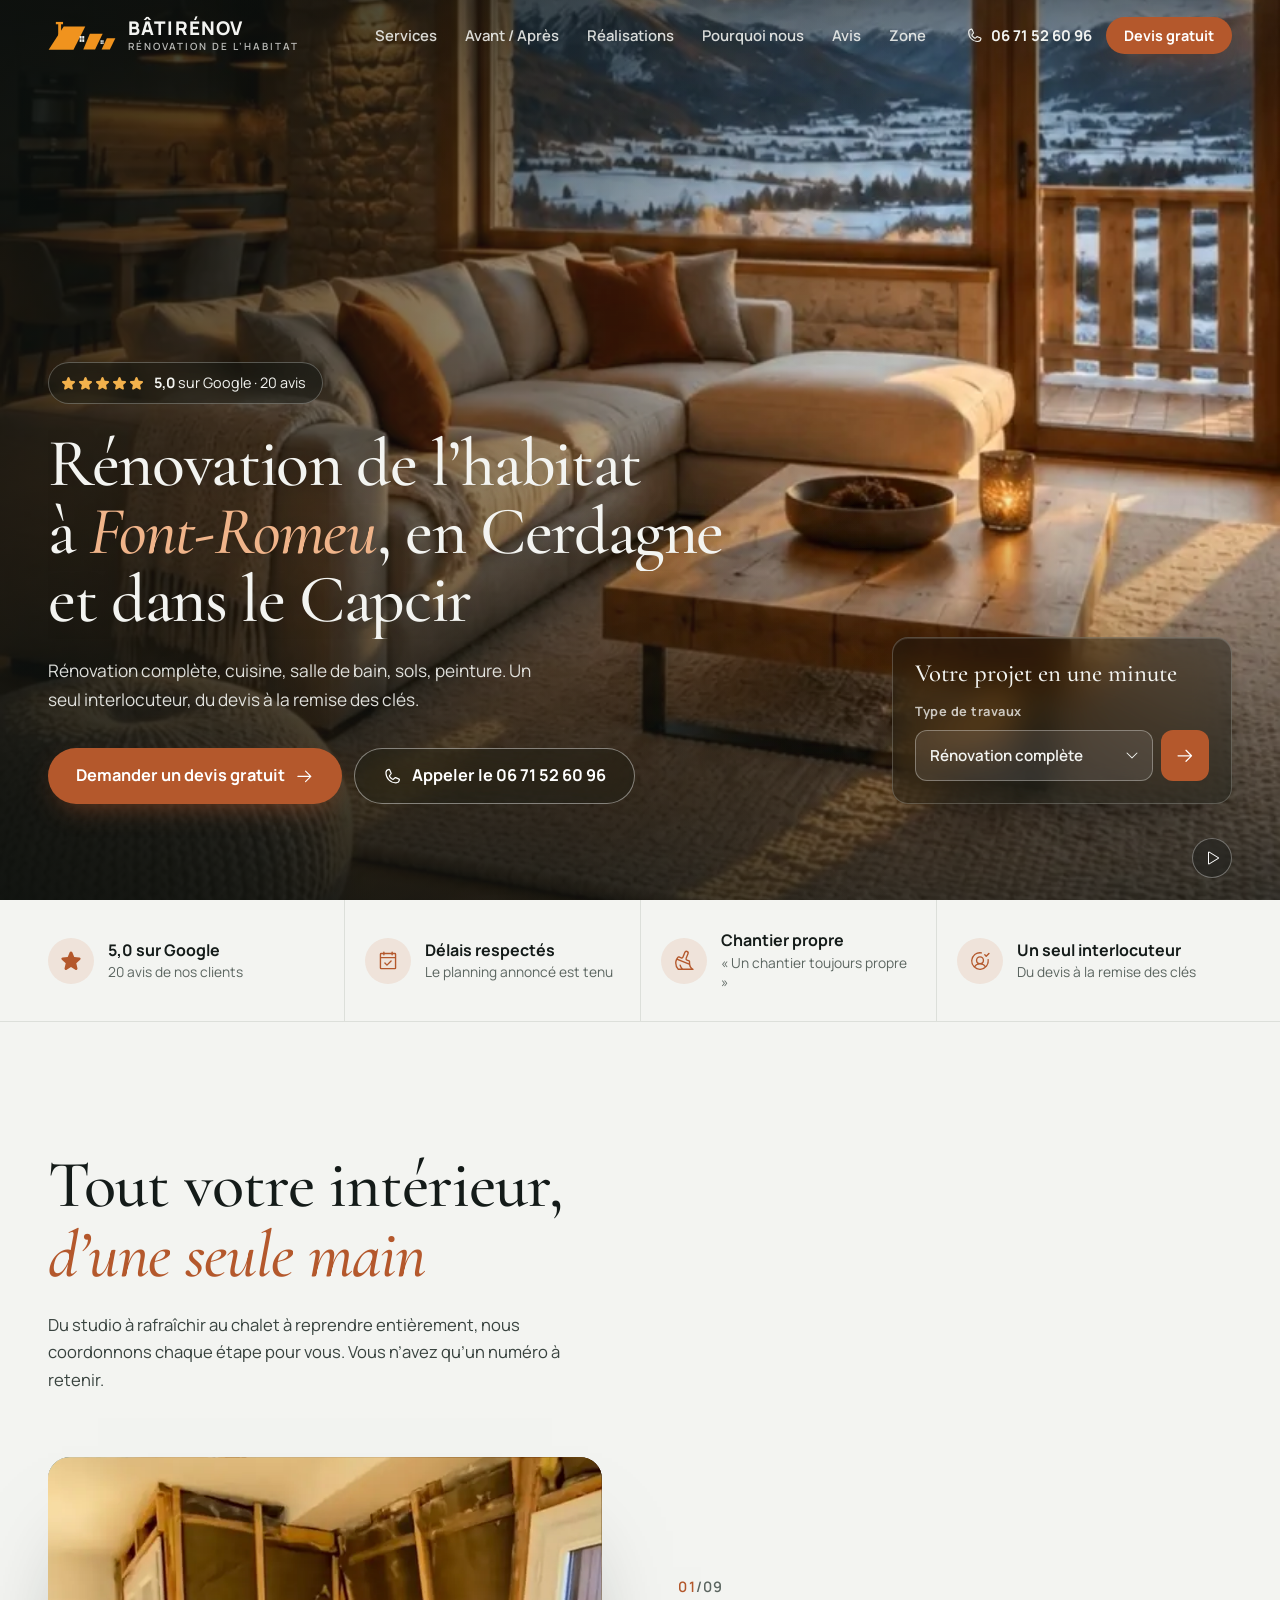
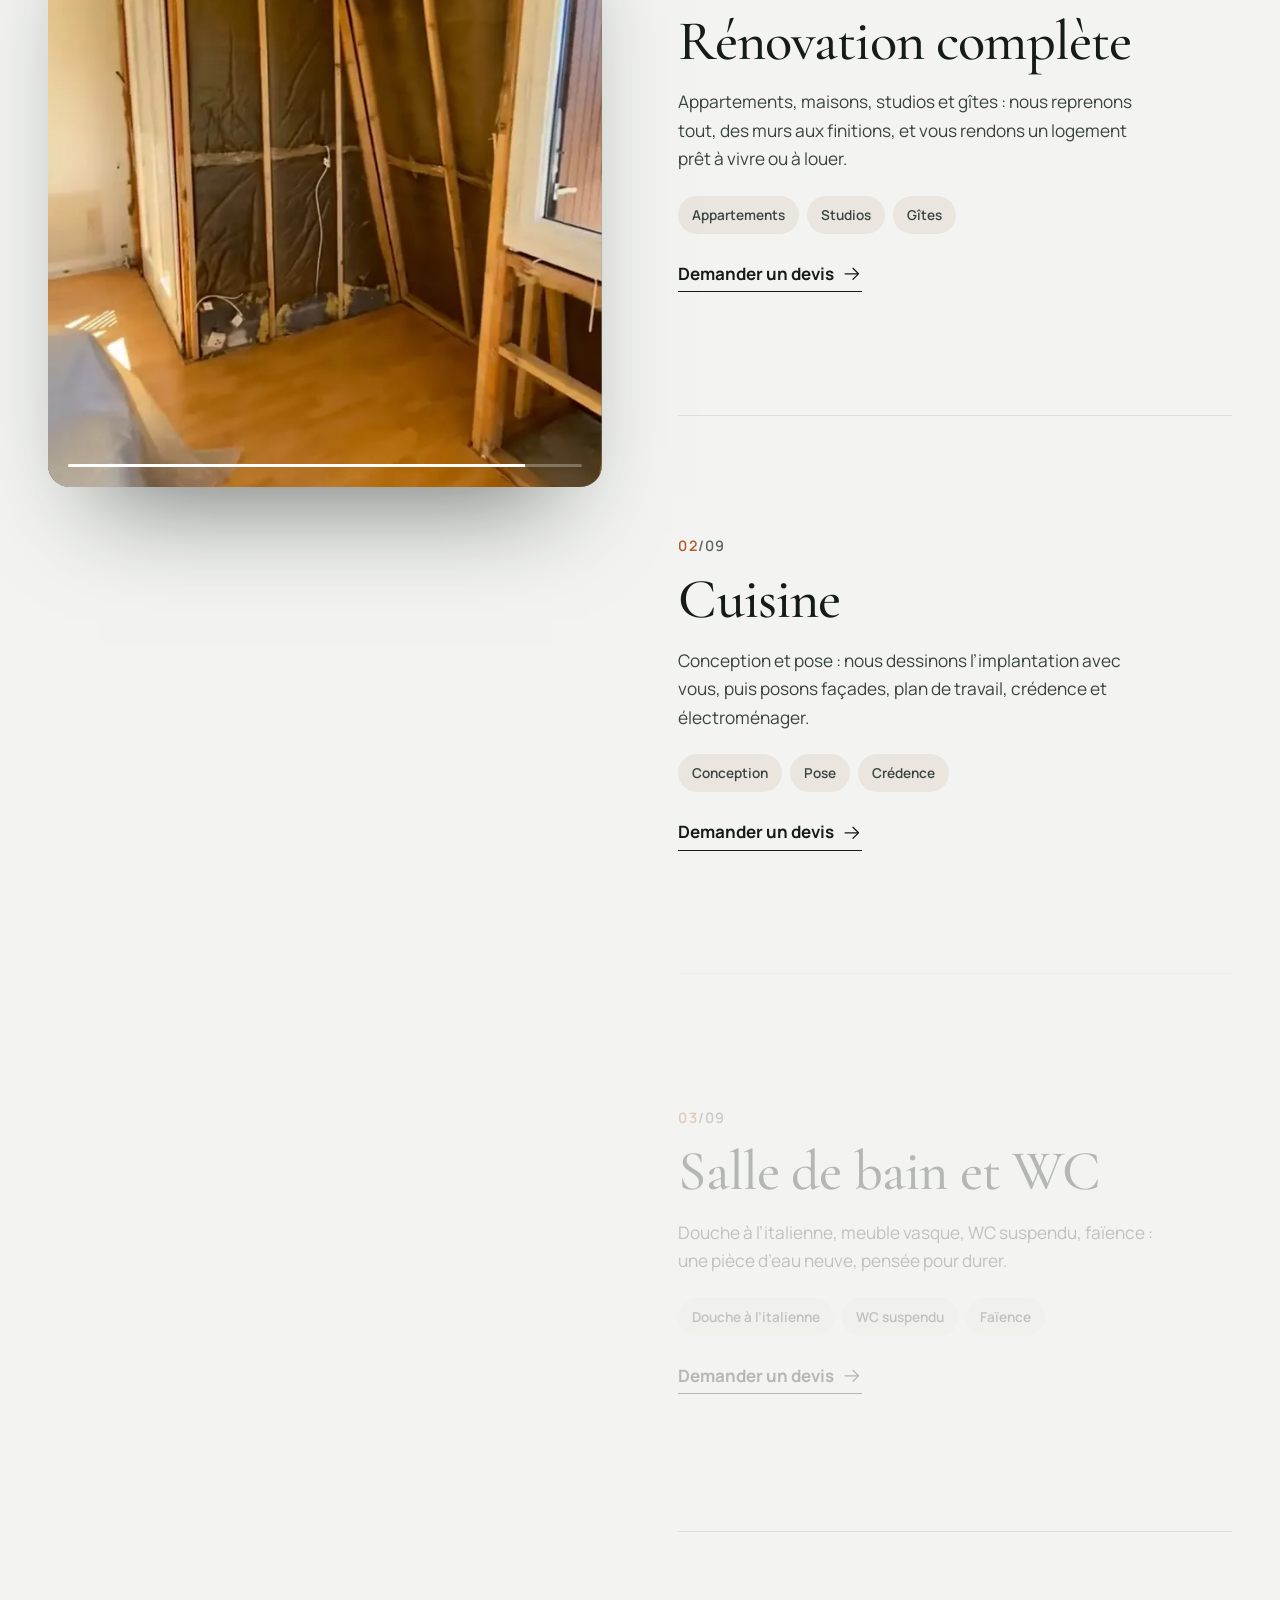
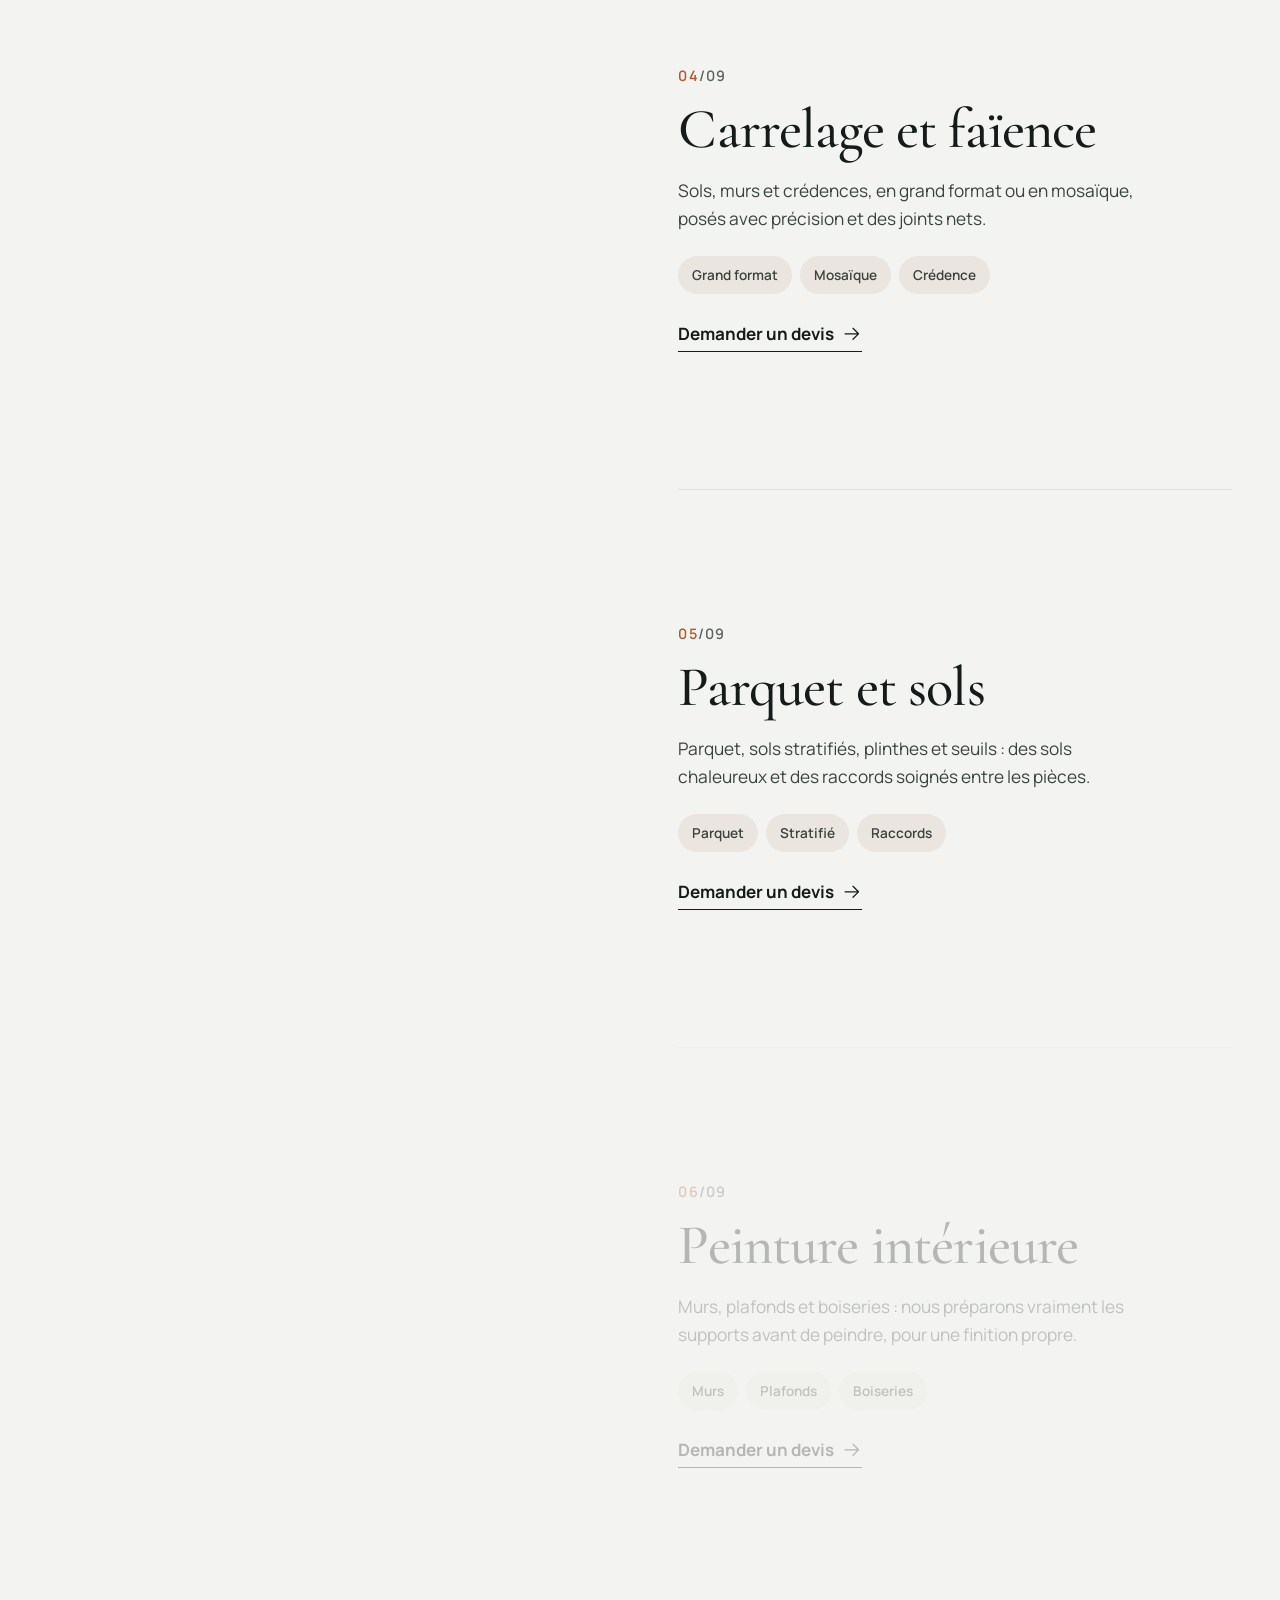
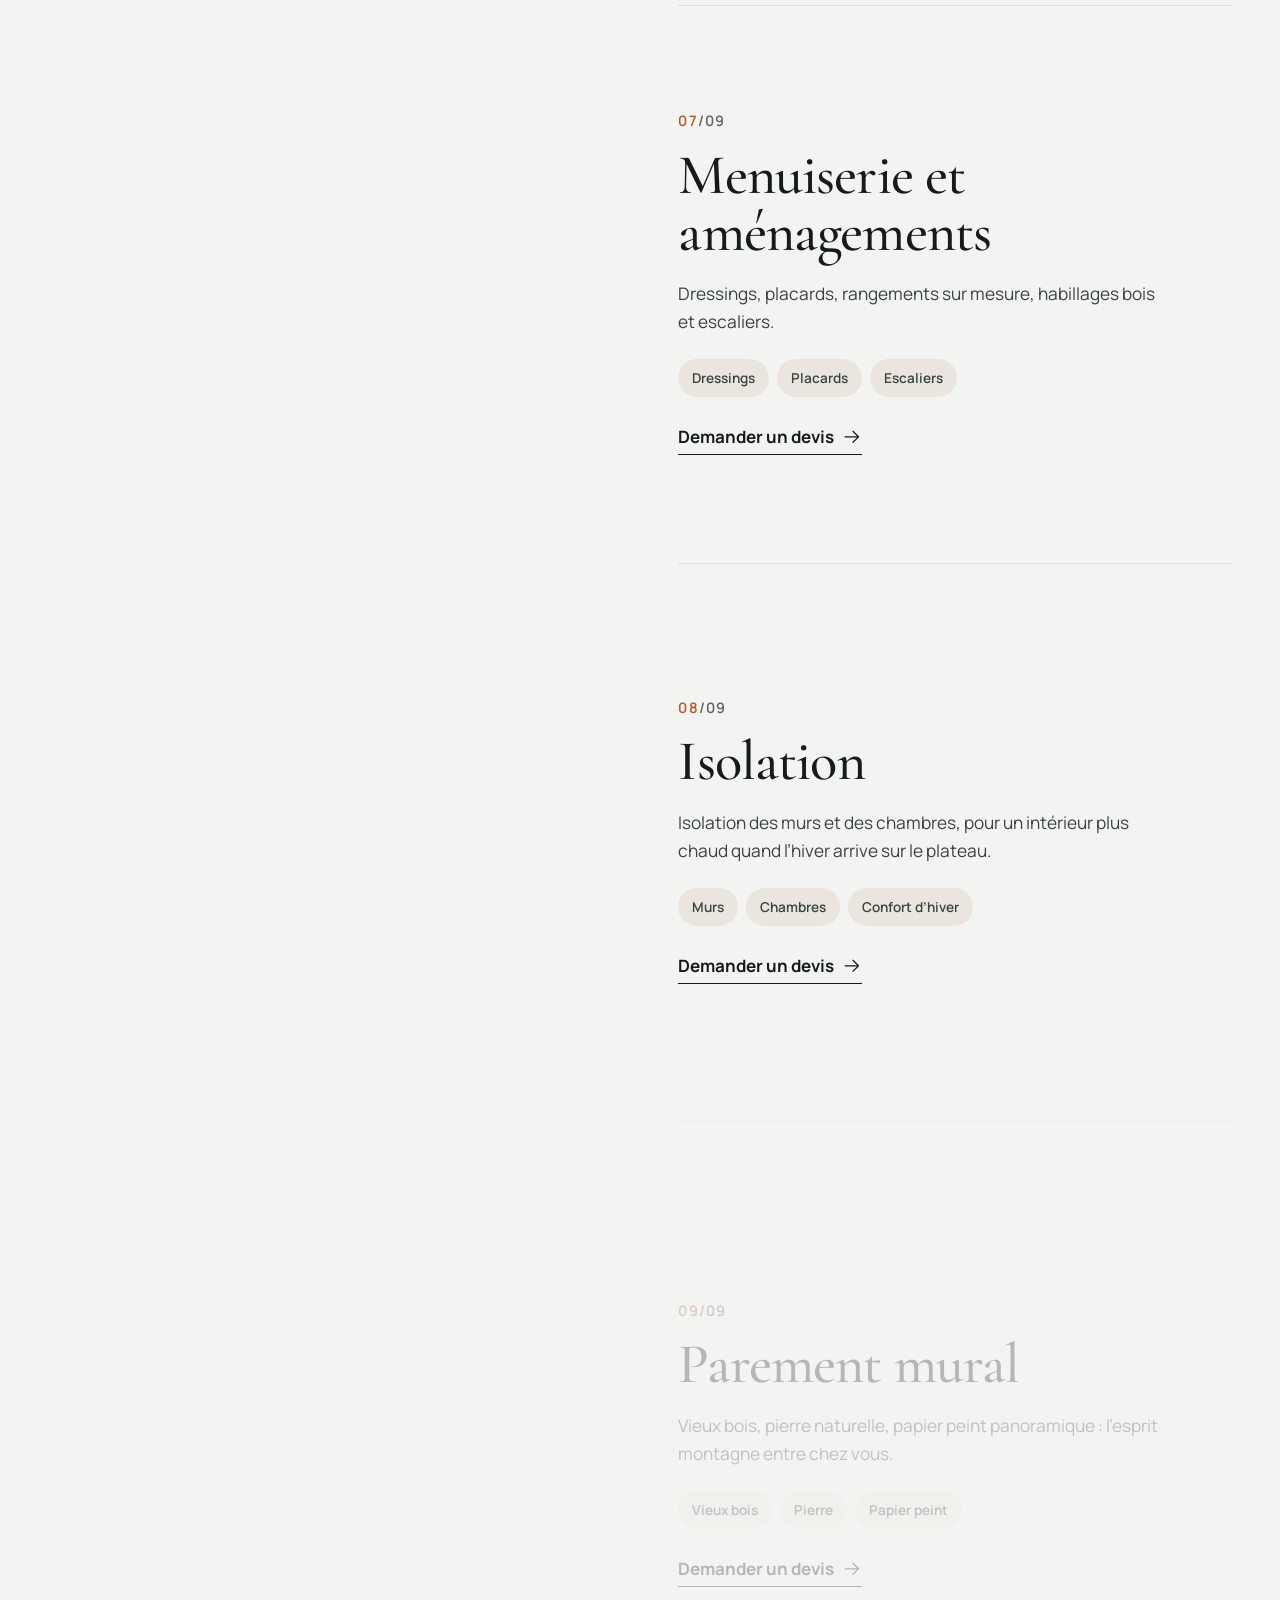
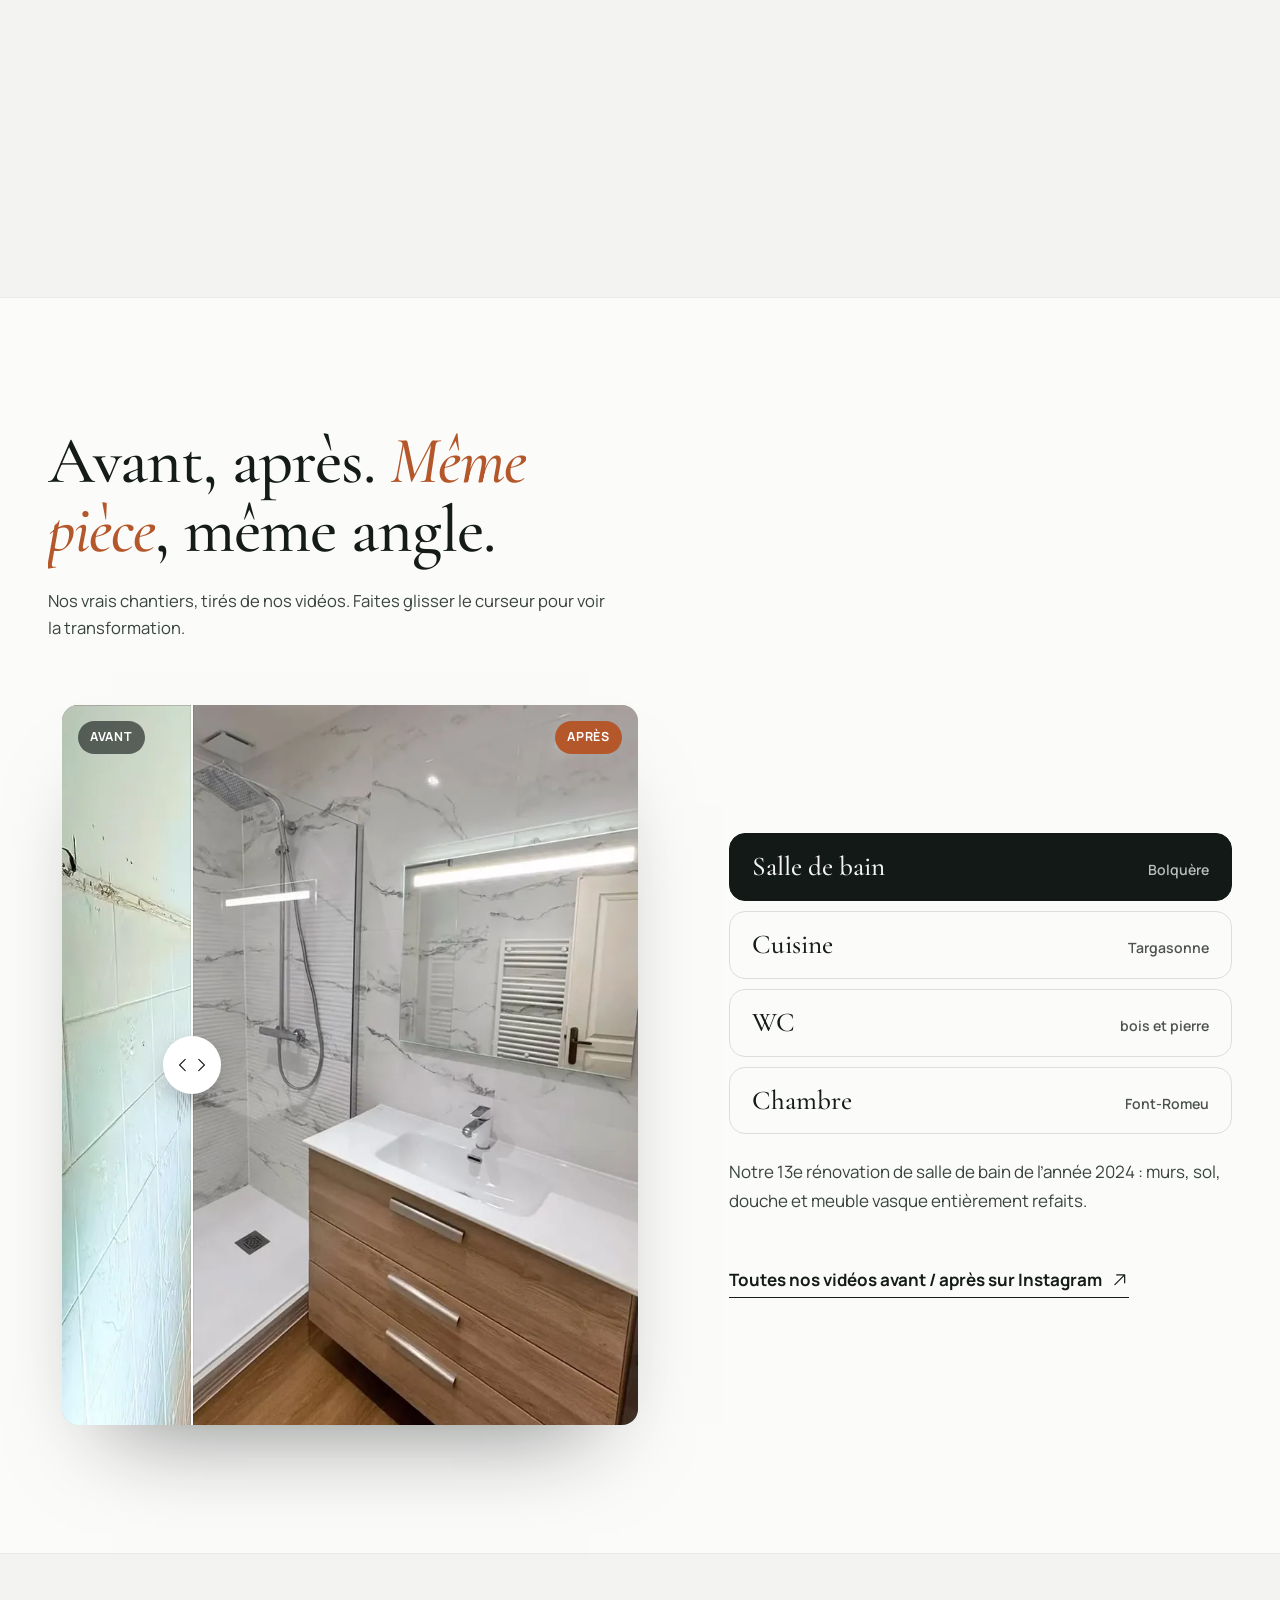
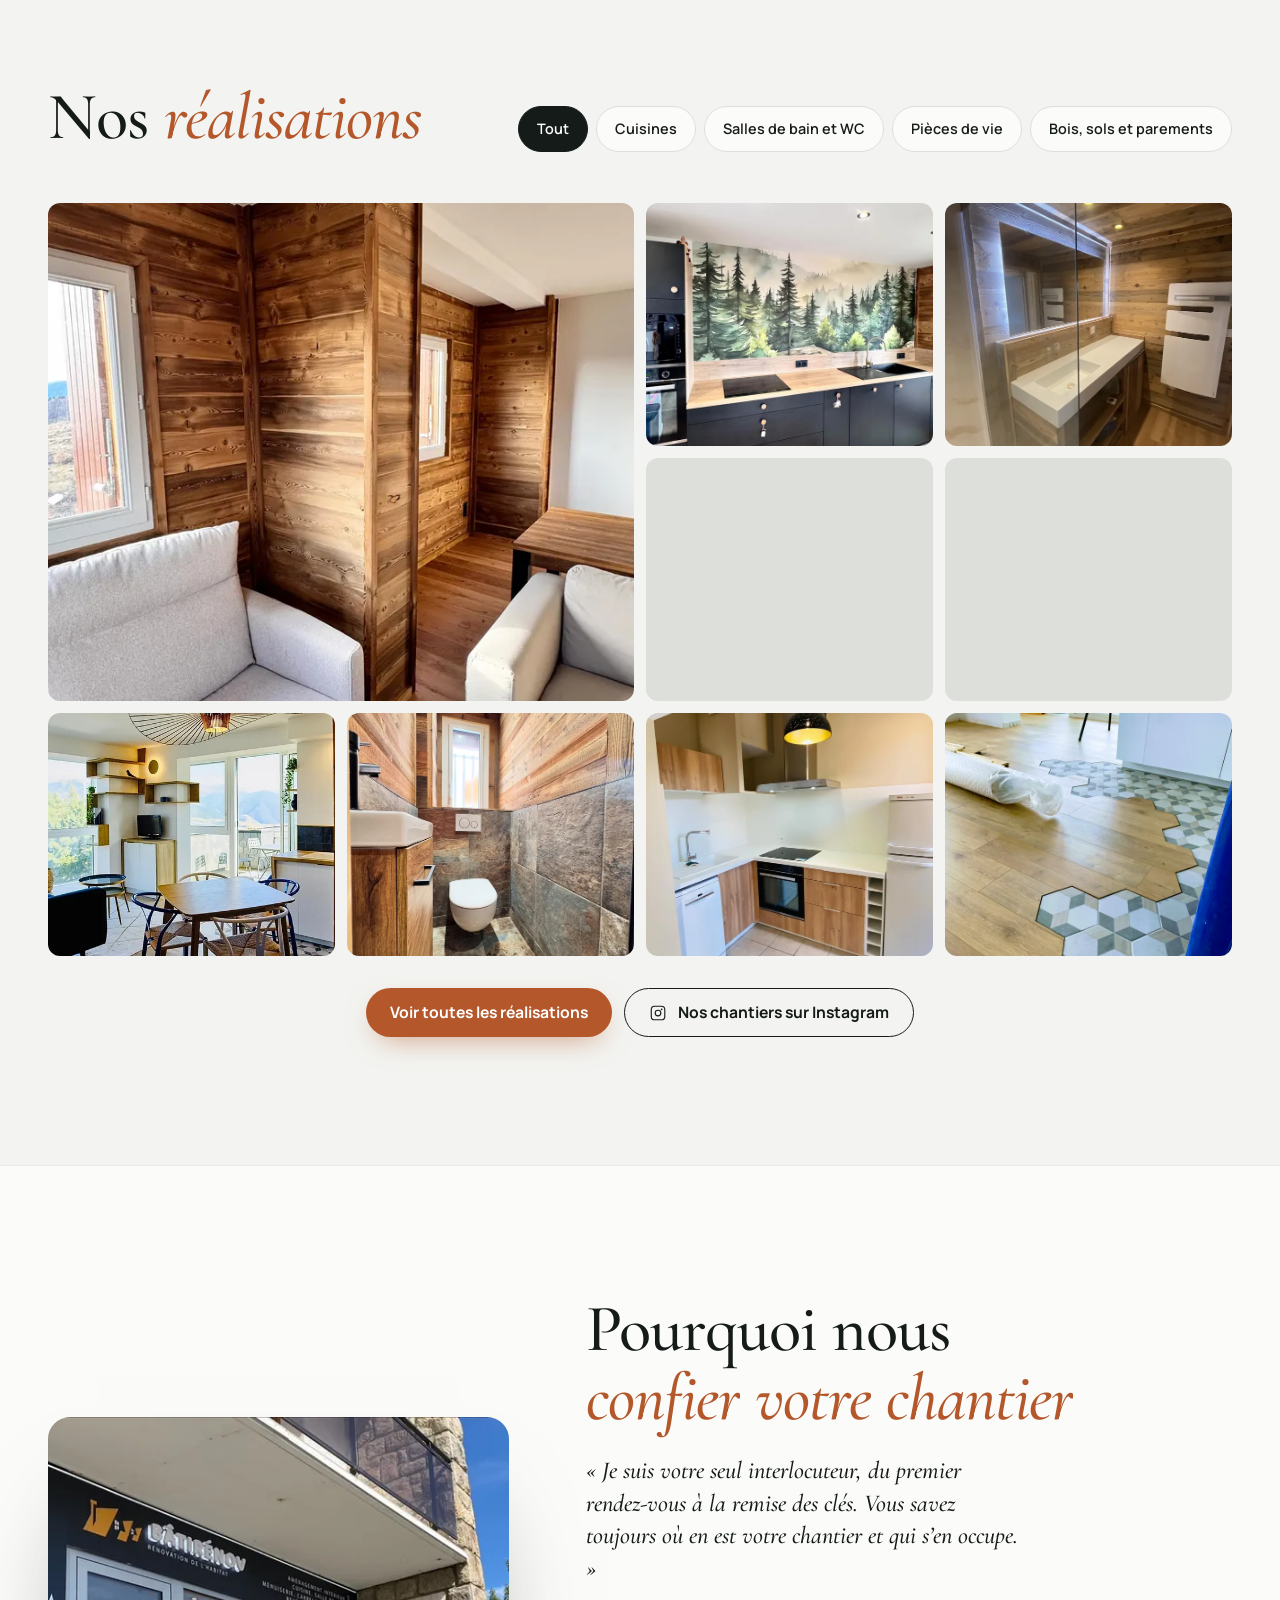
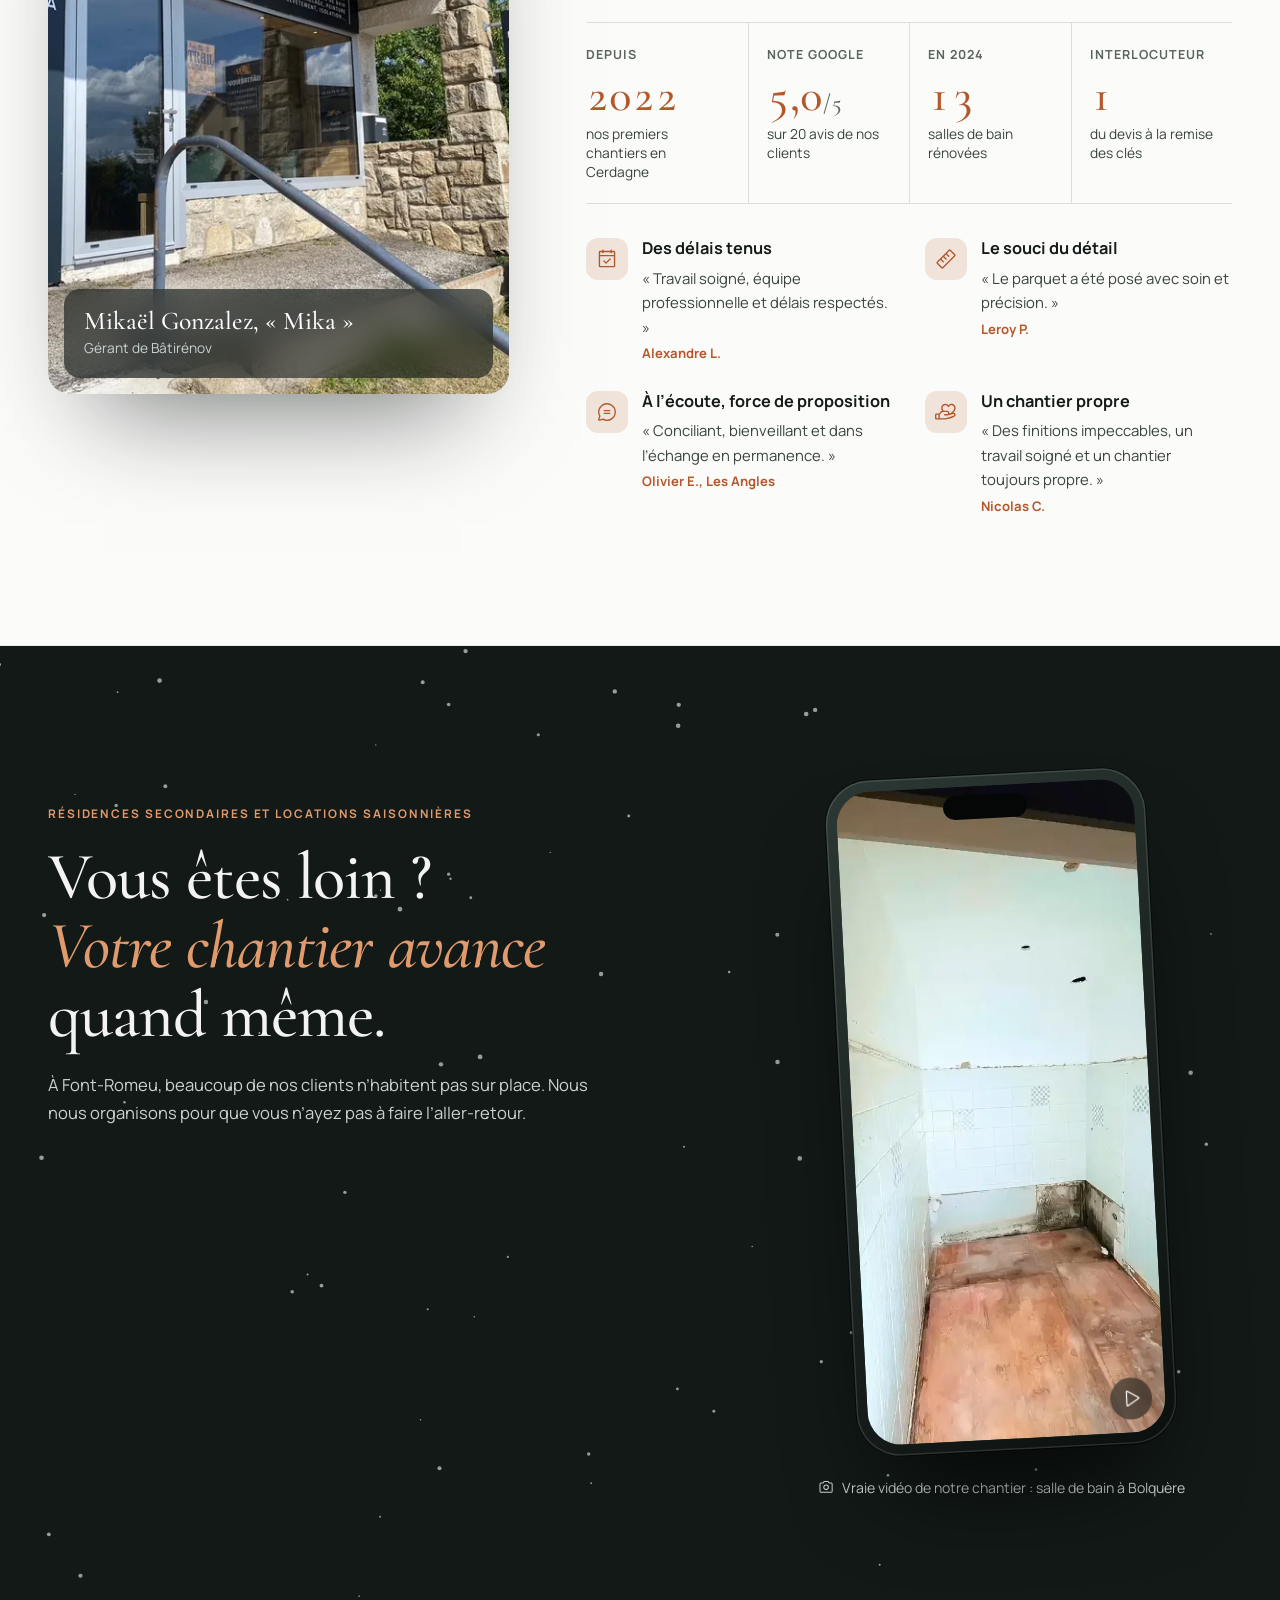
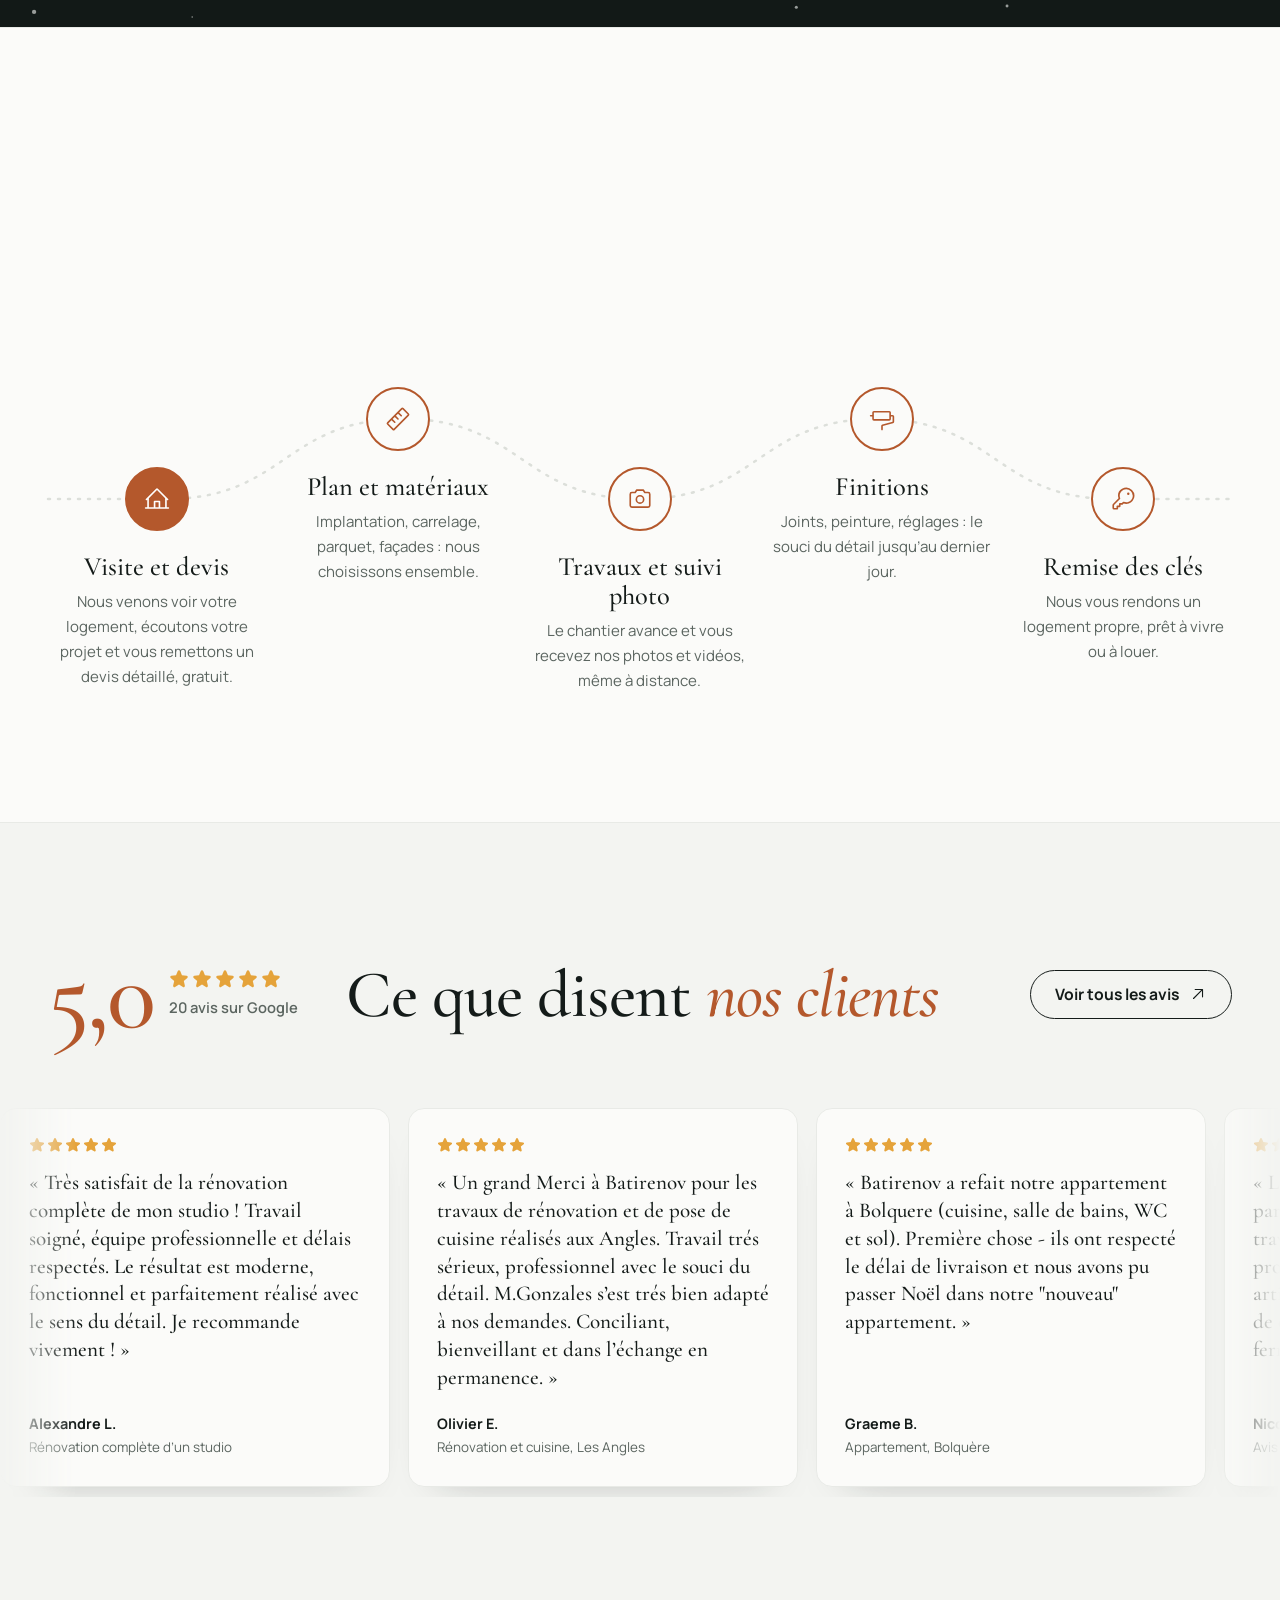
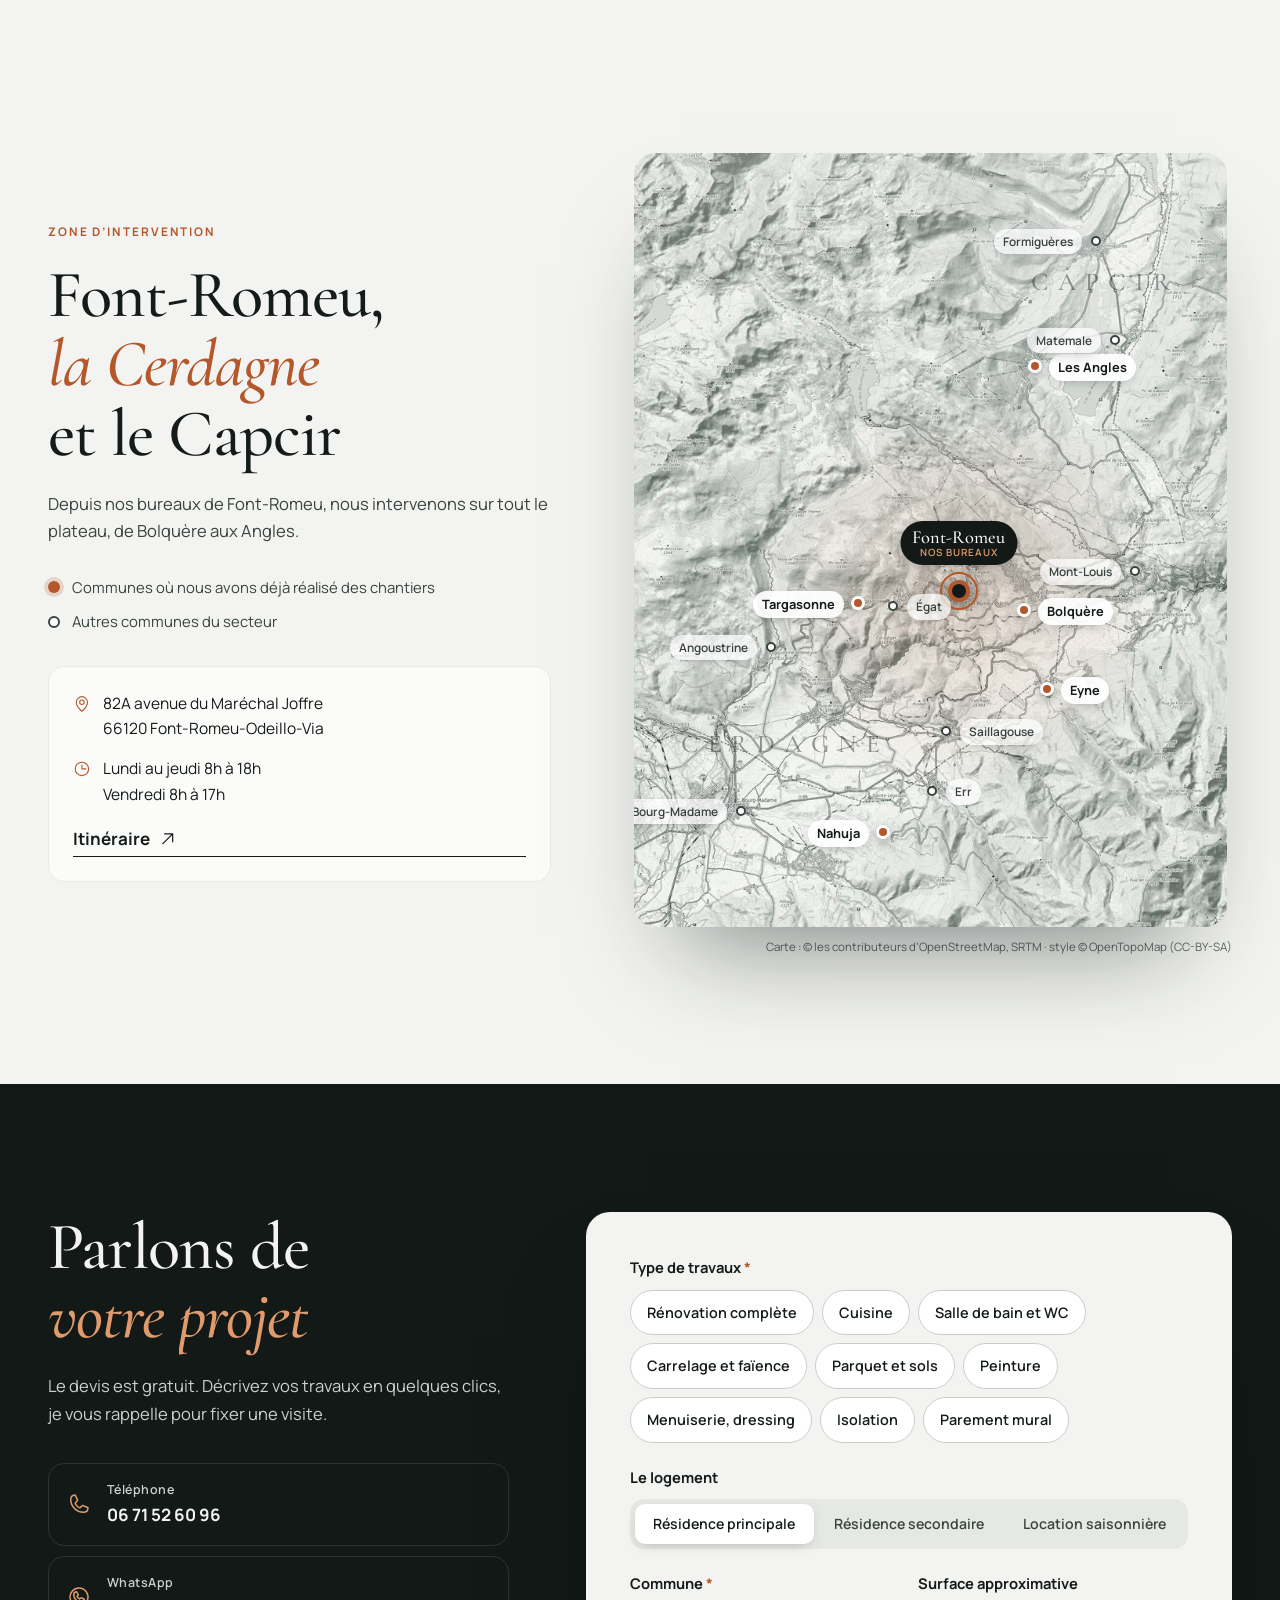
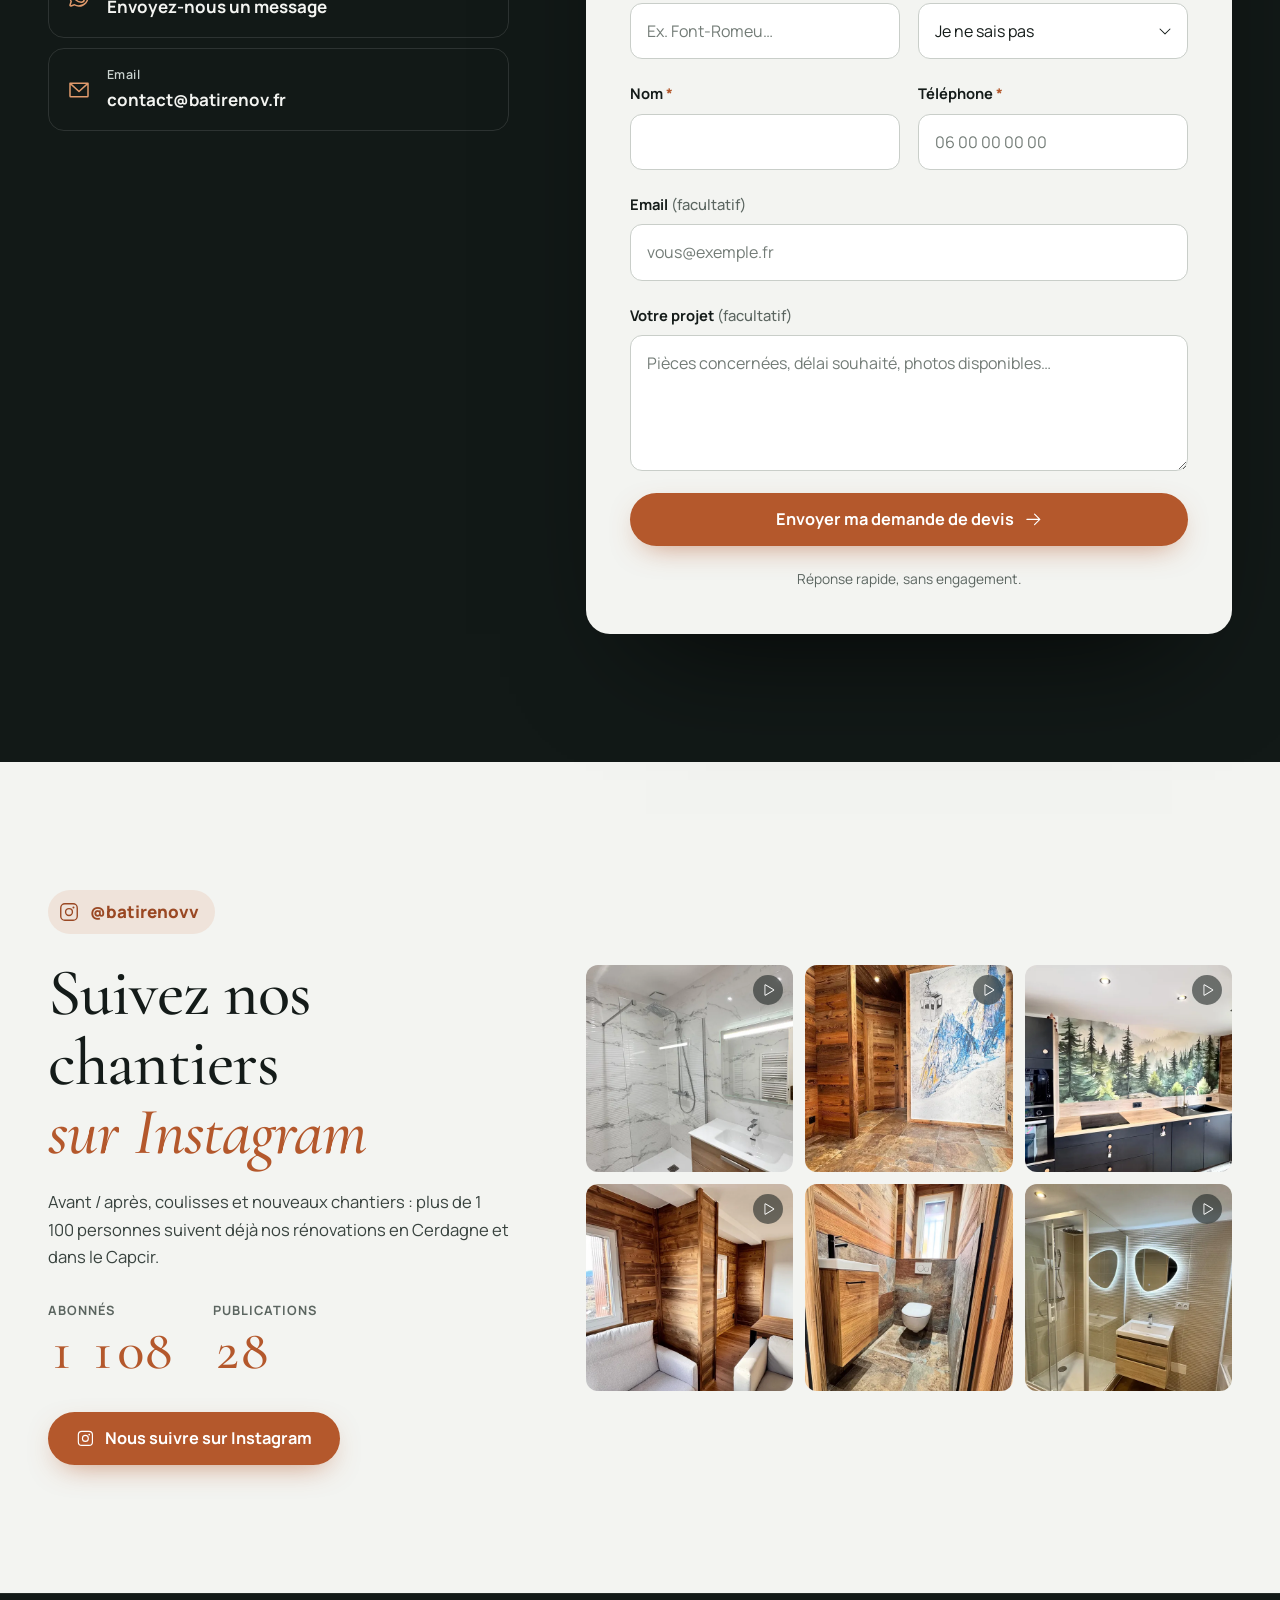
==== commit 0072f65d: "Vidéo d'accueil compatible tous navigateurs" ====
--- a/index.html
+++ b/index.html
@@ -21,7 +21,7 @@
 <link rel="preload" href="assets/fonts/manrope-wght.woff2" as="font" type="font/woff2" crossorigin>
 <link rel="preload" as="image" media="(min-width: 768px)" href="assets/img/hero-1920.webp" imagesrcset="assets/img/hero-1280.webp 1280w, assets/img/hero-1920.webp 1920w" imagesizes="100vw">
 <link rel="preload" as="image" media="(max-width: 767px)" href="assets/img/hero-m-828.webp">
-<link rel="stylesheet" href="assets/css/style.css?v=3">
+<link rel="stylesheet" href="assets/css/style.css?v=4">
 <script type="application/ld+json">
 {
   "@context": "https://schema.org",
@@ -48,7 +48,7 @@
 <script src="assets/js/gsap.min.js" defer></script>
 <script src="assets/js/ScrollTrigger.min.js" defer></script>
 <script src="assets/js/lenis.min.js" defer></script>
-<script src="assets/js/main.js?v=3" defer></script>
+<script src="assets/js/main.js?v=4" defer></script>
 </head>
 <body>
 <svg xmlns="http://www.w3.org/2000/svg" style="display:none"><symbol id="i-arrow-right" viewBox="0 0 256 256"><path d="M221.66,133.66l-72,72a8,8,0,0,1-11.32-11.32L196.69,136H40a8,8,0,0,1,0-16H196.69L138.34,61.66a8,8,0,0,1,11.32-11.32l72,72A8,8,0,0,1,221.66,133.66Z"/></symbol><symbol id="i-arrow-up-right" viewBox="0 0 256 256"><path d="M200,64V168a8,8,0,0,1-16,0V83.31L69.66,197.66a8,8,0,0,1-11.32-11.32L172.69,72H88a8,8,0,0,1,0-16H192A8,8,0,0,1,200,64Z"/></symbol><symbol id="i-broom" viewBox="0 0 256 256"><path d="M235.5,216.81c-22.56-11-35.5-34.58-35.5-64.8V134.73a15.94,15.94,0,0,0-10.09-14.87L165,110a8,8,0,0,1-4.48-10.34l21.32-53a28,28,0,0,0-16.1-37,28.14,28.14,0,0,0-35.82,16,.61.61,0,0,0,0,.12L108.9,79a8,8,0,0,1-10.37,4.49L73.11,73.14A15.89,15.89,0,0,0,55.74,76.8C34.68,98.45,24,123.75,24,152a111.45,111.45,0,0,0,31.18,77.53A8,8,0,0,0,61,232H232a8,8,0,0,0,3.5-15.19ZM67.14,88l25.41,10.3a24,24,0,0,0,31.23-13.45l21-53c2.56-6.11,9.47-9.27,15.43-7a12,12,0,0,1,6.88,15.92L145.69,93.76a24,24,0,0,0,13.43,31.14L184,134.73V152c0,.33,0,.66,0,1L55.77,101.71A108.84,108.84,0,0,1,67.14,88Zm48,128a87.53,87.53,0,0,1-24.34-42,8,8,0,0,0-15.49,4,105.16,105.16,0,0,0,18.36,38H64.44A95.54,95.54,0,0,1,40,152a85.9,85.9,0,0,1,7.73-36.29l137.8,55.12c3,18,10.56,33.48,21.89,45.16Z"/></symbol><symbol id="i-calendar-check" viewBox="0 0 256 256"><path d="M208,32H184V24a8,8,0,0,0-16,0v8H88V24a8,8,0,0,0-16,0v8H48A16,16,0,0,0,32,48V208a16,16,0,0,0,16,16H208a16,16,0,0,0,16-16V48A16,16,0,0,0,208,32ZM72,48v8a8,8,0,0,0,16,0V48h80v8a8,8,0,0,0,16,0V48h24V80H48V48ZM208,208H48V96H208V208Zm-38.34-85.66a8,8,0,0,1,0,11.32l-48,48a8,8,0,0,1-11.32,0l-24-24a8,8,0,0,1,11.32-11.32L116,164.69l42.34-42.35A8,8,0,0,1,169.66,122.34Z"/></symbol><symbol id="i-camera" viewBox="0 0 256 256"><path d="M208,56H180.28L166.65,35.56A8,8,0,0,0,160,32H96a8,8,0,0,0-6.65,3.56L75.71,56H48A24,24,0,0,0,24,80V192a24,24,0,0,0,24,24H208a24,24,0,0,0,24-24V80A24,24,0,0,0,208,56Zm8,136a8,8,0,0,1-8,8H48a8,8,0,0,1-8-8V80a8,8,0,0,1,8-8H80a8,8,0,0,0,6.66-3.56L100.28,48h55.43l13.63,20.44A8,8,0,0,0,176,72h32a8,8,0,0,1,8,8ZM128,88a44,44,0,1,0,44,44A44.05,44.05,0,0,0,128,88Zm0,72a28,28,0,1,1,28-28A28,28,0,0,1,128,160Z"/></symbol><symbol id="i-caret-left" viewBox="0 0 256 256"><path d="M165.66,202.34a8,8,0,0,1-11.32,11.32l-80-80a8,8,0,0,1,0-11.32l80-80a8,8,0,0,1,11.32,11.32L91.31,128Z"/></symbol><symbol id="i-caret-right" viewBox="0 0 256 256"><path d="M181.66,133.66l-80,80a8,8,0,0,1-11.32-11.32L164.69,128,90.34,53.66a8,8,0,0,1,11.32-11.32l80,80A8,8,0,0,1,181.66,133.66Z"/></symbol><symbol id="i-chat-circle-text" viewBox="0 0 256 256"><path d="M168,112a8,8,0,0,1-8,8H96a8,8,0,0,1,0-16h64A8,8,0,0,1,168,112Zm-8,24H96a8,8,0,0,0,0,16h64a8,8,0,0,0,0-16Zm72-8A104,104,0,0,1,79.12,219.82L45.07,231.17a16,16,0,0,1-20.24-20.24l11.35-34.05A104,104,0,1,1,232,128Zm-16,0A88,88,0,1,0,51.81,172.06a8,8,0,0,1,.66,6.54L40,216,77.4,203.53a7.85,7.85,0,0,1,2.53-.42,8,8,0,0,1,4,1.08A88,88,0,0,0,216,128Z"/></symbol><symbol id="i-check" viewBox="0 0 256 256"><path d="M229.66,77.66l-128,128a8,8,0,0,1-11.32,0l-56-56a8,8,0,0,1,11.32-11.32L96,188.69,218.34,66.34a8,8,0,0,1,11.32,11.32Z"/></symbol><symbol id="i-clock" viewBox="0 0 256 256"><path d="M128,24A104,104,0,1,0,232,128,104.11,104.11,0,0,0,128,24Zm0,192a88,88,0,1,1,88-88A88.1,88.1,0,0,1,128,216Zm64-88a8,8,0,0,1-8,8H128a8,8,0,0,1-8-8V72a8,8,0,0,1,16,0v48h48A8,8,0,0,1,192,128Z"/></symbol><symbol id="i-envelope-simple" viewBox="0 0 256 256"><path d="M224,48H32a8,8,0,0,0-8,8V192a16,16,0,0,0,16,16H216a16,16,0,0,0,16-16V56A8,8,0,0,0,224,48ZM203.43,64,128,133.15,52.57,64ZM216,192H40V74.19l82.59,75.71a8,8,0,0,0,10.82,0L216,74.19V192Z"/></symbol><symbol id="i-hand-heart" viewBox="0 0 256 256"><path d="M230.33,141.06a24.34,24.34,0,0,0-18.61-4.77C230.5,117.33,240,98.48,240,80c0-26.47-21.29-48-47.46-48A47.58,47.58,0,0,0,156,48.75,47.58,47.58,0,0,0,119.46,32C93.29,32,72,53.53,72,80c0,11,3.24,21.69,10.06,33a31.87,31.87,0,0,0-14.75,8.4L44.69,144H16A16,16,0,0,0,0,160v40a16,16,0,0,0,16,16H120a7.93,7.93,0,0,0,1.94-.24l64-16a6.94,6.94,0,0,0,1.19-.4L226,182.82l.44-.2a24.6,24.6,0,0,0,3.93-41.56ZM119.46,48A31.15,31.15,0,0,1,148.6,67a8,8,0,0,0,14.8,0,31.15,31.15,0,0,1,29.14-19C209.59,48,224,62.65,224,80c0,19.51-15.79,41.58-45.66,63.9l-11.09,2.55A28,28,0,0,0,140,112H100.68C92.05,100.36,88,90.12,88,80,88,62.65,102.41,48,119.46,48ZM16,160H40v40H16Zm203.43,8.21-38,16.18L119,200H56V155.31l22.63-22.62A15.86,15.86,0,0,1,89.94,128H140a12,12,0,0,1,0,24H112a8,8,0,0,0,0,16h32a8.32,8.32,0,0,0,1.79-.2l67-15.41.31-.08a8.6,8.6,0,0,1,6.3,15.9Z"/></symbol><symbol id="i-house-line" viewBox="0 0 256 256"><path d="M240,208H224V136l2.34,2.34A8,8,0,0,0,237.66,127L139.31,28.68a16,16,0,0,0-22.62,0L18.34,127a8,8,0,0,0,11.32,11.31L32,136v72H16a8,8,0,0,0,0,16H240a8,8,0,0,0,0-16ZM48,120l80-80,80,80v88H160V152a8,8,0,0,0-8-8H104a8,8,0,0,0-8,8v56H48Zm96,88H112V160h32Z"/></symbol><symbol id="i-instagram-logo" viewBox="0 0 256 256"><path d="M128,80a48,48,0,1,0,48,48A48.05,48.05,0,0,0,128,80Zm0,80a32,32,0,1,1,32-32A32,32,0,0,1,128,160ZM176,24H80A56.06,56.06,0,0,0,24,80v96a56.06,56.06,0,0,0,56,56h96a56.06,56.06,0,0,0,56-56V80A56.06,56.06,0,0,0,176,24Zm40,152a40,40,0,0,1-40,40H80a40,40,0,0,1-40-40V80A40,40,0,0,1,80,40h96a40,40,0,0,1,40,40ZM192,76a12,12,0,1,1-12-12A12,12,0,0,1,192,76Z"/></symbol><symbol id="i-key" viewBox="0 0 256 256"><path d="M216.57,39.43A80,80,0,0,0,83.91,120.78L28.69,176A15.86,15.86,0,0,0,24,187.31V216a16,16,0,0,0,16,16H72a8,8,0,0,0,8-8V208H96a8,8,0,0,0,8-8V184h16a8,8,0,0,0,5.66-2.34l9.56-9.57A79.73,79.73,0,0,0,160,176h.1A80,80,0,0,0,216.57,39.43ZM224,98.1c-1.09,34.09-29.75,61.86-63.89,61.9H160a63.7,63.7,0,0,1-23.65-4.51,8,8,0,0,0-8.84,1.68L116.69,168H96a8,8,0,0,0-8,8v16H72a8,8,0,0,0-8,8v16H40V187.31l58.83-58.82a8,8,0,0,0,1.68-8.84A63.72,63.72,0,0,1,96,95.92c0-34.14,27.81-62.8,61.9-63.89A64,64,0,0,1,224,98.1ZM192,76a12,12,0,1,1-12-12A12,12,0,0,1,192,76Z"/></symbol><symbol id="i-list" viewBox="0 0 256 256"><path d="M224,128a8,8,0,0,1-8,8H40a8,8,0,0,1,0-16H216A8,8,0,0,1,224,128ZM40,72H216a8,8,0,0,0,0-16H40a8,8,0,0,0,0,16ZM216,184H40a8,8,0,0,0,0,16H216a8,8,0,0,0,0-16Z"/></symbol><symbol id="i-map-pin" viewBox="0 0 256 256"><path d="M128,64a40,40,0,1,0,40,40A40,40,0,0,0,128,64Zm0,64a24,24,0,1,1,24-24A24,24,0,0,1,128,128Zm0-112a88.1,88.1,0,0,0-88,88c0,31.4,14.51,64.68,42,96.25a254.19,254.19,0,0,0,41.45,38.3,8,8,0,0,0,9.18,0A254.19,254.19,0,0,0,174,200.25c27.45-31.57,42-64.85,42-96.25A88.1,88.1,0,0,0,128,16Zm0,206c-16.53-13-72-60.75-72-118a72,72,0,0,1,144,0C200,161.23,144.53,209,128,222Z"/></symbol><symbol id="i-paint-roller" viewBox="0 0 256 256"><path d="M232,88H216V64a16,16,0,0,0-16-16H48A16,16,0,0,0,32,64V88H16a8,8,0,0,0,0,16H32v24a16,16,0,0,0,16,16H200a16,16,0,0,0,16-16V104h16v50L131.6,182.65A16.07,16.07,0,0,0,120,198v34a8,8,0,0,0,16,0V198l100.4-28.68A16.07,16.07,0,0,0,248,154V104A16,16,0,0,0,232,88Zm-32,40H48V64H200v64Z"/></symbol><symbol id="i-pause" viewBox="0 0 256 256"><path d="M200,32H160a16,16,0,0,0-16,16V208a16,16,0,0,0,16,16h40a16,16,0,0,0,16-16V48A16,16,0,0,0,200,32Zm0,176H160V48h40ZM96,32H56A16,16,0,0,0,40,48V208a16,16,0,0,0,16,16H96a16,16,0,0,0,16-16V48A16,16,0,0,0,96,32Zm0,176H56V48H96Z"/></symbol><symbol id="i-phone" viewBox="0 0 256 256"><path d="M222.37,158.46l-47.11-21.11-.13-.06a16,16,0,0,0-15.17,1.4,8.12,8.12,0,0,0-.75.56L134.87,160c-15.42-7.49-31.34-23.29-38.83-38.51l20.78-24.71c.2-.25.39-.5.57-.77a16,16,0,0,0,1.32-15.06l0-.12L97.54,33.64a16,16,0,0,0-16.62-9.52A56.26,56.26,0,0,0,32,80c0,79.4,64.6,144,144,144a56.26,56.26,0,0,0,55.88-48.92A16,16,0,0,0,222.37,158.46ZM176,208A128.14,128.14,0,0,1,48,80,40.2,40.2,0,0,1,82.87,40a.61.61,0,0,0,0,.12l21,47L83.2,111.86a6.13,6.13,0,0,0-.57.77,16,16,0,0,0-1,15.7c9.06,18.53,27.73,37.06,46.46,46.11a16,16,0,0,0,15.75-1.14,8.44,8.44,0,0,0,.74-.56L168.89,152l47,21.05h0s.08,0,.11,0A40.21,40.21,0,0,1,176,208Z"/></symbol><symbol id="i-play" viewBox="0 0 256 256"><path d="M232.4,114.49,88.32,26.35a16,16,0,0,0-16.2-.3A15.86,15.86,0,0,0,64,39.87V216.13A15.94,15.94,0,0,0,80,232a16.07,16.07,0,0,0,8.36-2.35L232.4,141.51a15.81,15.81,0,0,0,0-27ZM80,215.94V40l143.83,88Z"/></symbol><symbol id="i-ruler" viewBox="0 0 256 256"><path d="M235.32,73.37,182.63,20.69a16,16,0,0,0-22.63,0L20.68,160a16,16,0,0,0,0,22.63l52.69,52.68a16,16,0,0,0,22.63,0L235.32,96A16,16,0,0,0,235.32,73.37ZM84.68,224,32,171.31l32-32,26.34,26.35a8,8,0,0,0,11.32-11.32L75.31,128,96,107.31l26.34,26.35a8,8,0,0,0,11.32-11.32L107.31,96,128,75.31l26.34,26.35a8,8,0,0,0,11.32-11.32L139.31,64l32-32L224,84.69Z"/></symbol><symbol id="i-snowflake" viewBox="0 0 256 256"><path d="M223.77,150.09a8,8,0,0,1-5.86,9.68l-24.64,6,6.46,24.11a8,8,0,0,1-5.66,9.8A8.25,8.25,0,0,1,192,200a8,8,0,0,1-7.72-5.93l-7.72-28.8L136,141.86v46.83l21.66,21.65a8,8,0,0,1-11.32,11.32L128,203.31l-18.34,18.35a8,8,0,0,1-11.32-11.32L120,188.69V141.86L79.45,165.27l-7.72,28.8A8,8,0,0,1,64,200a8.25,8.25,0,0,1-2.08-.27,8,8,0,0,1-5.66-9.8l6.46-24.11-24.64-6a8,8,0,0,1,3.82-15.54l29.45,7.23L112,128,71.36,104.54l-29.45,7.23A7.85,7.85,0,0,1,40,112a8,8,0,0,1-1.91-15.77l24.64-6L56.27,66.07a8,8,0,0,1,15.46-4.14l7.72,28.8L120,114.14V67.31L98.34,45.66a8,8,0,0,1,11.32-11.32L128,52.69l18.34-18.35a8,8,0,0,1,11.32,11.32L136,67.31v46.83l40.55-23.41,7.72-28.8a8,8,0,0,1,15.46,4.14l-6.46,24.11,24.64,6A8,8,0,0,1,216,112a7.85,7.85,0,0,1-1.91-.23l-29.45-7.23L144,128l40.64,23.46,29.45-7.23A8,8,0,0,1,223.77,150.09Z"/></symbol><symbol id="i-sparkle" viewBox="0 0 256 256"><path d="M197.58,129.06,146,110l-19-51.62a15.92,15.92,0,0,0-29.88,0L78,110l-51.62,19a15.92,15.92,0,0,0,0,29.88L78,178l19,51.62a15.92,15.92,0,0,0,29.88,0L146,178l51.62-19a15.92,15.92,0,0,0,0-29.88ZM137,164.22a8,8,0,0,0-4.74,4.74L112,223.85,91.78,169A8,8,0,0,0,87,164.22L32.15,144,87,123.78A8,8,0,0,0,91.78,119L112,64.15,132.22,119a8,8,0,0,0,4.74,4.74L191.85,144ZM144,40a8,8,0,0,1,8-8h16V16a8,8,0,0,1,16,0V32h16a8,8,0,0,1,0,16H184V64a8,8,0,0,1-16,0V48H152A8,8,0,0,1,144,40ZM248,88a8,8,0,0,1-8,8h-8v8a8,8,0,0,1-16,0V96h-8a8,8,0,0,1,0-16h8V72a8,8,0,0,1,16,0v8h8A8,8,0,0,1,248,88Z"/></symbol><symbol id="i-star-fill" viewBox="0 0 256 256"><path d="M234.29,114.85l-45,38.83L203,211.75a16.4,16.4,0,0,1-24.5,17.82L128,198.49,77.47,229.57A16.4,16.4,0,0,1,53,211.75l13.76-58.07-45-38.83A16.46,16.46,0,0,1,31.08,86l59-4.76,22.76-55.08a16.36,16.36,0,0,1,30.27,0l22.75,55.08,59,4.76a16.46,16.46,0,0,1,9.37,28.86Z"/></symbol><symbol id="i-star" viewBox="0 0 256 256"><path d="M239.18,97.26A16.38,16.38,0,0,0,224.92,86l-59-4.76L143.14,26.15a16.36,16.36,0,0,0-30.27,0L90.11,81.23,31.08,86a16.46,16.46,0,0,0-9.37,28.86l45,38.83L53,211.75a16.38,16.38,0,0,0,24.5,17.82L128,198.49l50.53,31.08A16.4,16.4,0,0,0,203,211.75l-13.76-58.07,45-38.83A16.43,16.43,0,0,0,239.18,97.26Zm-15.34,5.47-48.7,42a8,8,0,0,0-2.56,7.91l14.88,62.8a.37.37,0,0,1-.17.48c-.18.14-.23.11-.38,0l-54.72-33.65a8,8,0,0,0-8.38,0L69.09,215.94c-.15.09-.19.12-.38,0a.37.37,0,0,1-.17-.48l14.88-62.8a8,8,0,0,0-2.56-7.91l-48.7-42c-.12-.1-.23-.19-.13-.5s.18-.27.33-.29l63.92-5.16A8,8,0,0,0,103,91.86l24.62-59.61c.08-.17.11-.25.35-.25s.27.08.35.25L153,91.86a8,8,0,0,0,6.75,4.92l63.92,5.16c.15,0,.24,0,.33.29S224,102.63,223.84,102.73Z"/></symbol><symbol id="i-user-circle-check" viewBox="0 0 256 256"><path d="M221.35,104.11a8,8,0,0,0-6.57,9.21A88.85,88.85,0,0,1,216,128a87.62,87.62,0,0,1-22.24,58.41,79.66,79.66,0,0,0-36.06-28.75,48,48,0,1,0-59.4,0,79.66,79.66,0,0,0-36.06,28.75A88,88,0,0,1,128,40a88.76,88.76,0,0,1,14.68,1.22,8,8,0,0,0,2.64-15.78,103.92,103.92,0,1,0,85.24,85.24A8,8,0,0,0,221.35,104.11ZM96,120a32,32,0,1,1,32,32A32,32,0,0,1,96,120ZM74.08,197.5a64,64,0,0,1,107.84,0,87.83,87.83,0,0,1-107.84,0ZM237.66,45.66l-32,32a8,8,0,0,1-11.32,0l-16-16a8,8,0,0,1,11.32-11.32L200,60.69l26.34-26.35a8,8,0,0,1,11.32,11.32Z"/></symbol><symbol id="i-video-camera" viewBox="0 0 256 256"><path d="M251.77,73a8,8,0,0,0-8.21.39L208,97.05V72a16,16,0,0,0-16-16H32A16,16,0,0,0,16,72V184a16,16,0,0,0,16,16H192a16,16,0,0,0,16-16V159l35.56,23.71A8,8,0,0,0,248,184a8,8,0,0,0,8-8V80A8,8,0,0,0,251.77,73ZM192,184H32V72H192V184Zm48-22.95-32-21.33V116.28L240,95Z"/></symbol><symbol id="i-whatsapp-logo" viewBox="0 0 256 256"><path d="M187.58,144.84l-32-16a8,8,0,0,0-8,.5l-14.69,9.8a40.55,40.55,0,0,1-16-16l9.8-14.69a8,8,0,0,0,.5-8l-16-32A8,8,0,0,0,104,64a40,40,0,0,0-40,40,88.1,88.1,0,0,0,88,88,40,40,0,0,0,40-40A8,8,0,0,0,187.58,144.84ZM152,176a72.08,72.08,0,0,1-72-72A24,24,0,0,1,99.29,80.46l11.48,23L101,118a8,8,0,0,0-.73,7.51,56.47,56.47,0,0,0,30.15,30.15A8,8,0,0,0,138,155l14.61-9.74,23,11.48A24,24,0,0,1,152,176ZM128,24A104,104,0,0,0,36.18,176.88L24.83,210.93a16,16,0,0,0,20.24,20.24l34.05-11.35A104,104,0,1,0,128,24Zm0,192a87.87,87.87,0,0,1-44.06-11.81,8,8,0,0,0-6.54-.67L40,216,52.47,178.6a8,8,0,0,0-.66-6.54A88,88,0,1,1,128,216Z"/></symbol><symbol id="i-x" viewBox="0 0 256 256"><path d="M205.66,194.34a8,8,0,0,1-11.32,11.32L128,139.31,61.66,205.66a8,8,0,0,1-11.32-11.32L116.69,128,50.34,61.66A8,8,0,0,1,61.66,50.34L128,116.69l66.34-66.35a8,8,0,0,1,11.32,11.32L139.31,128Z"/></symbol></svg>
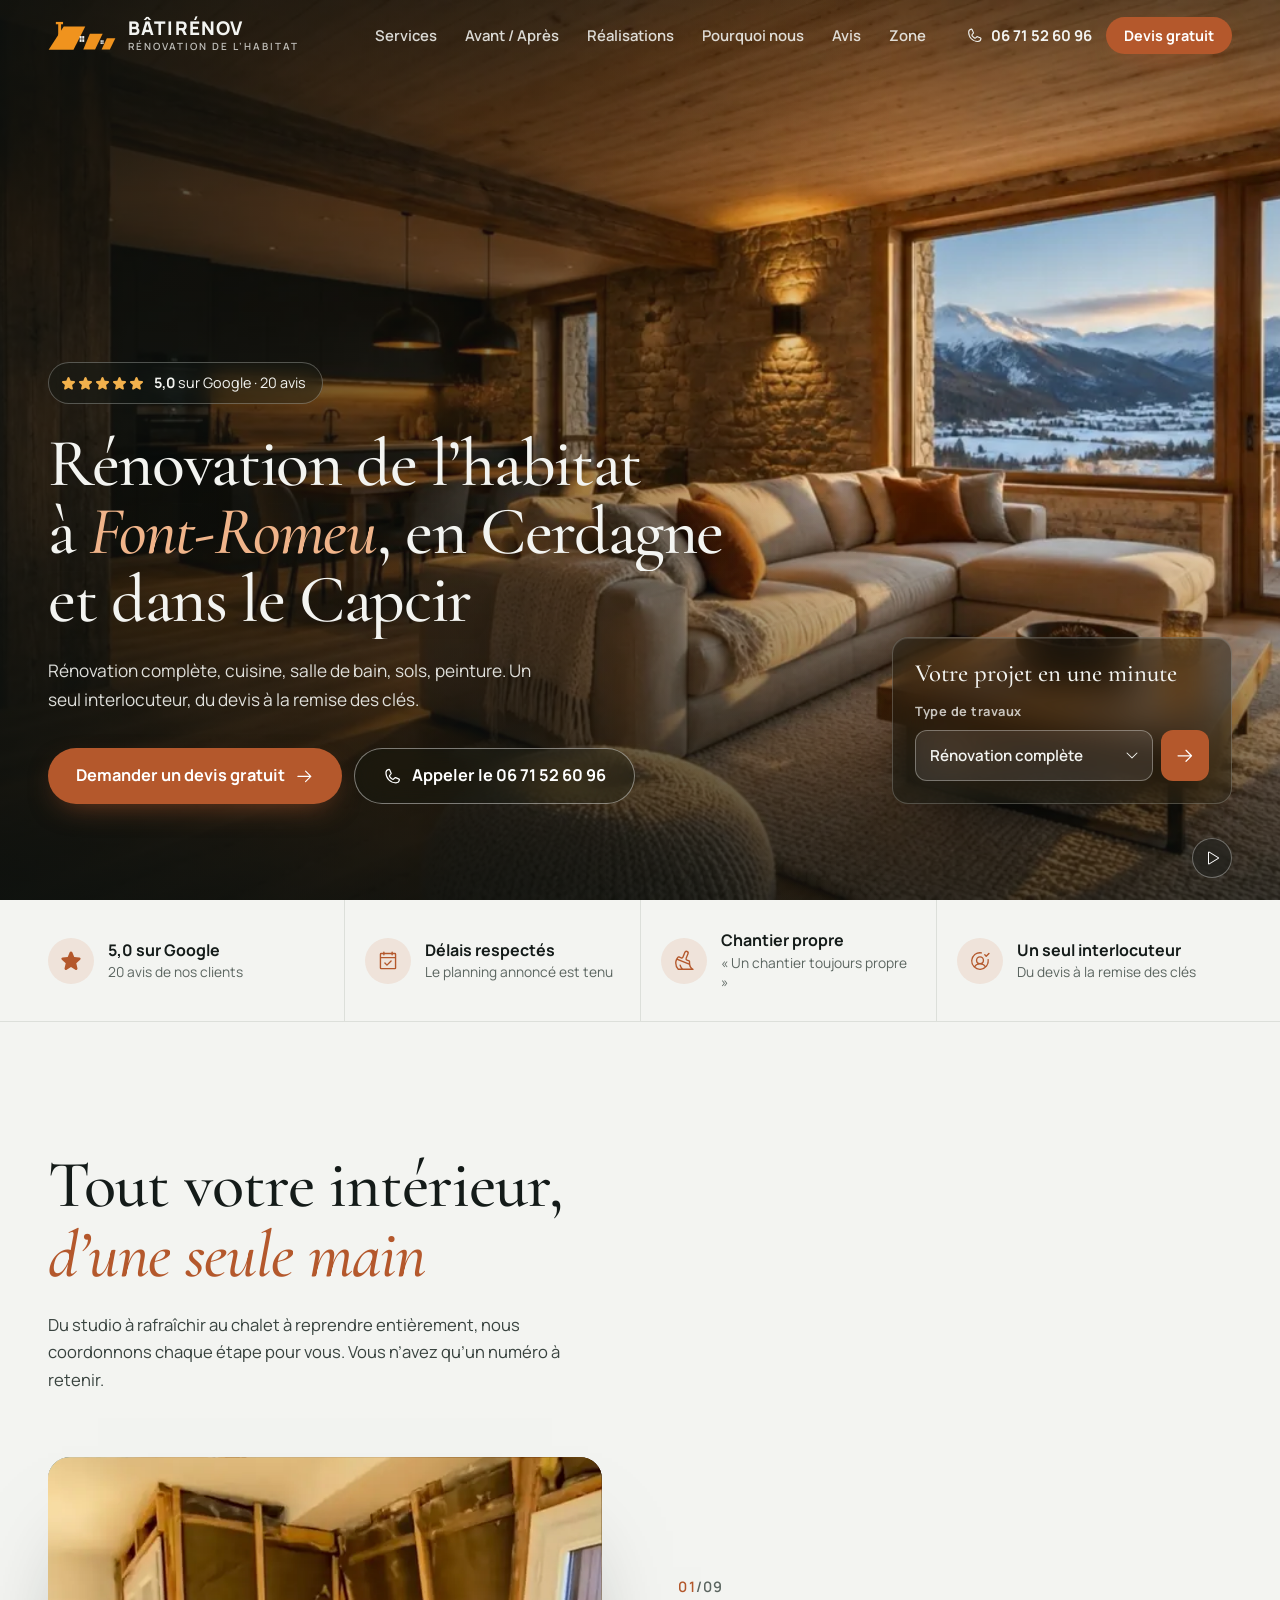
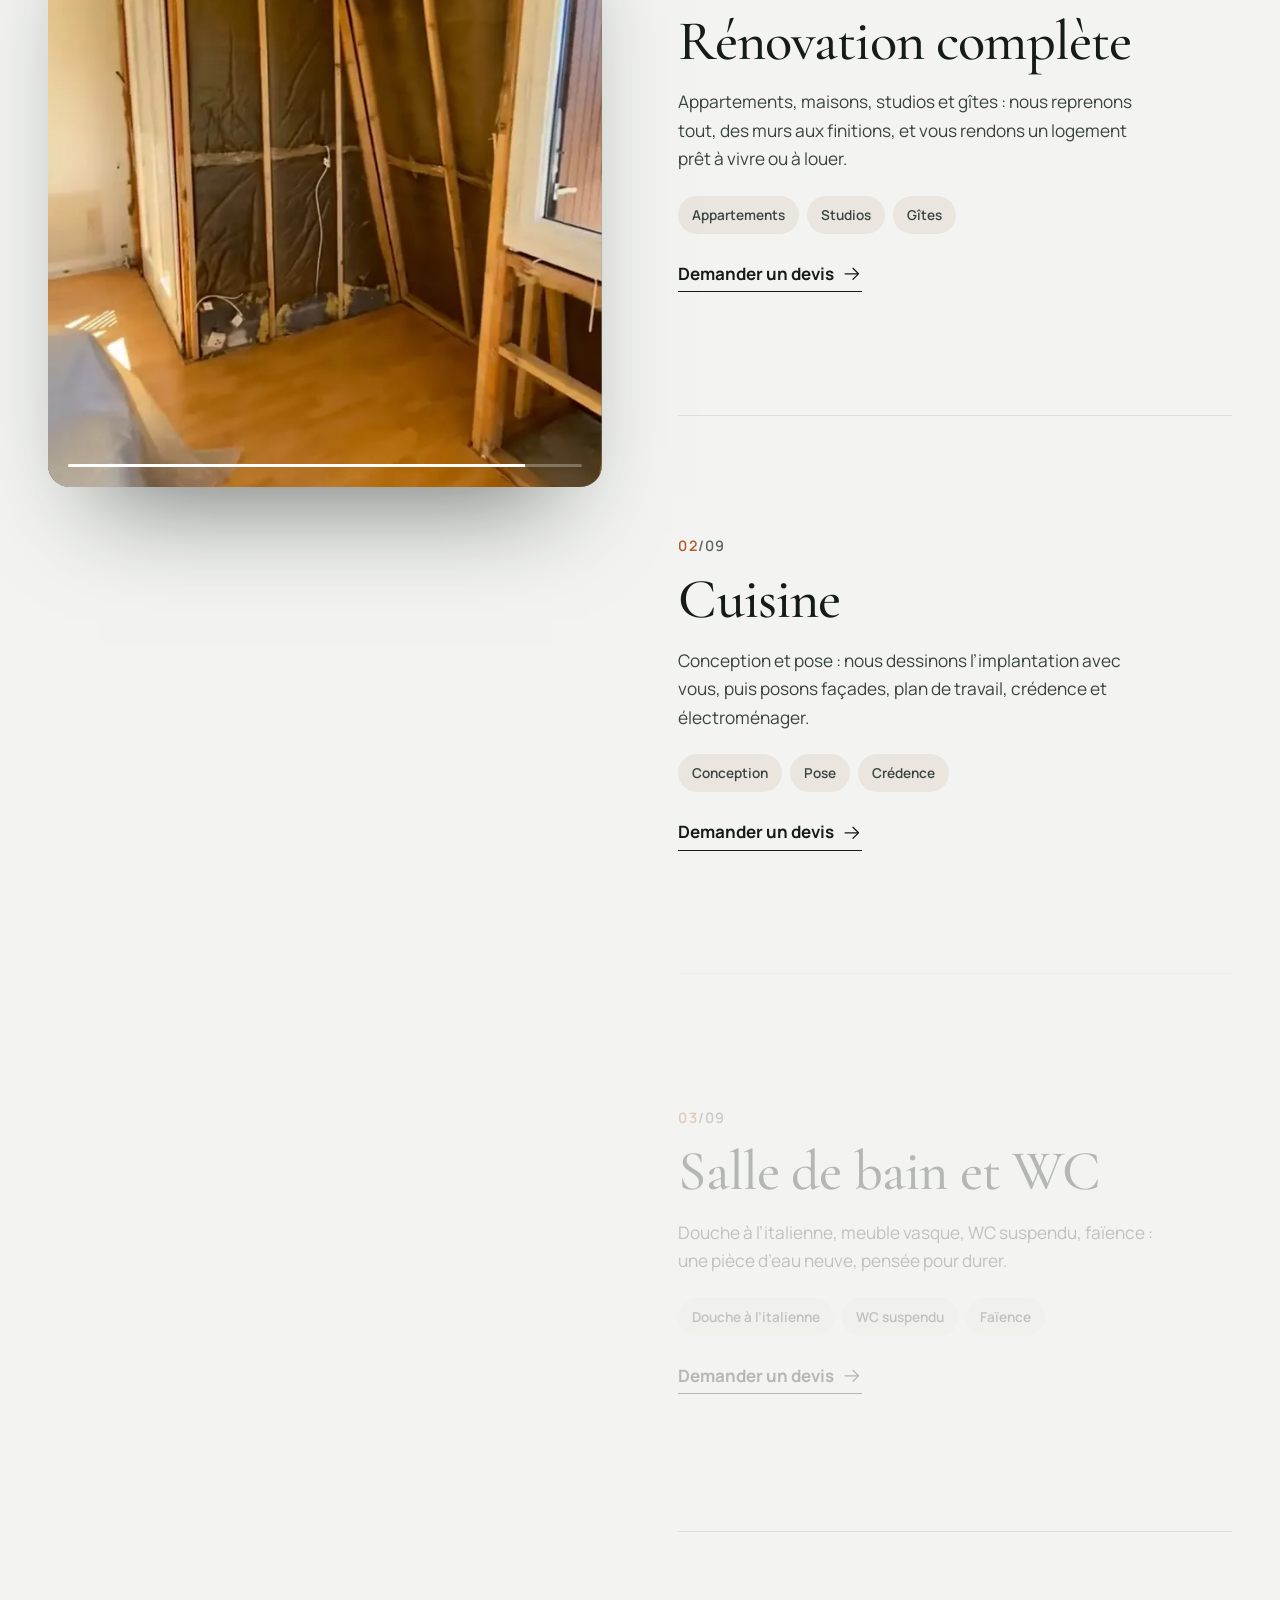
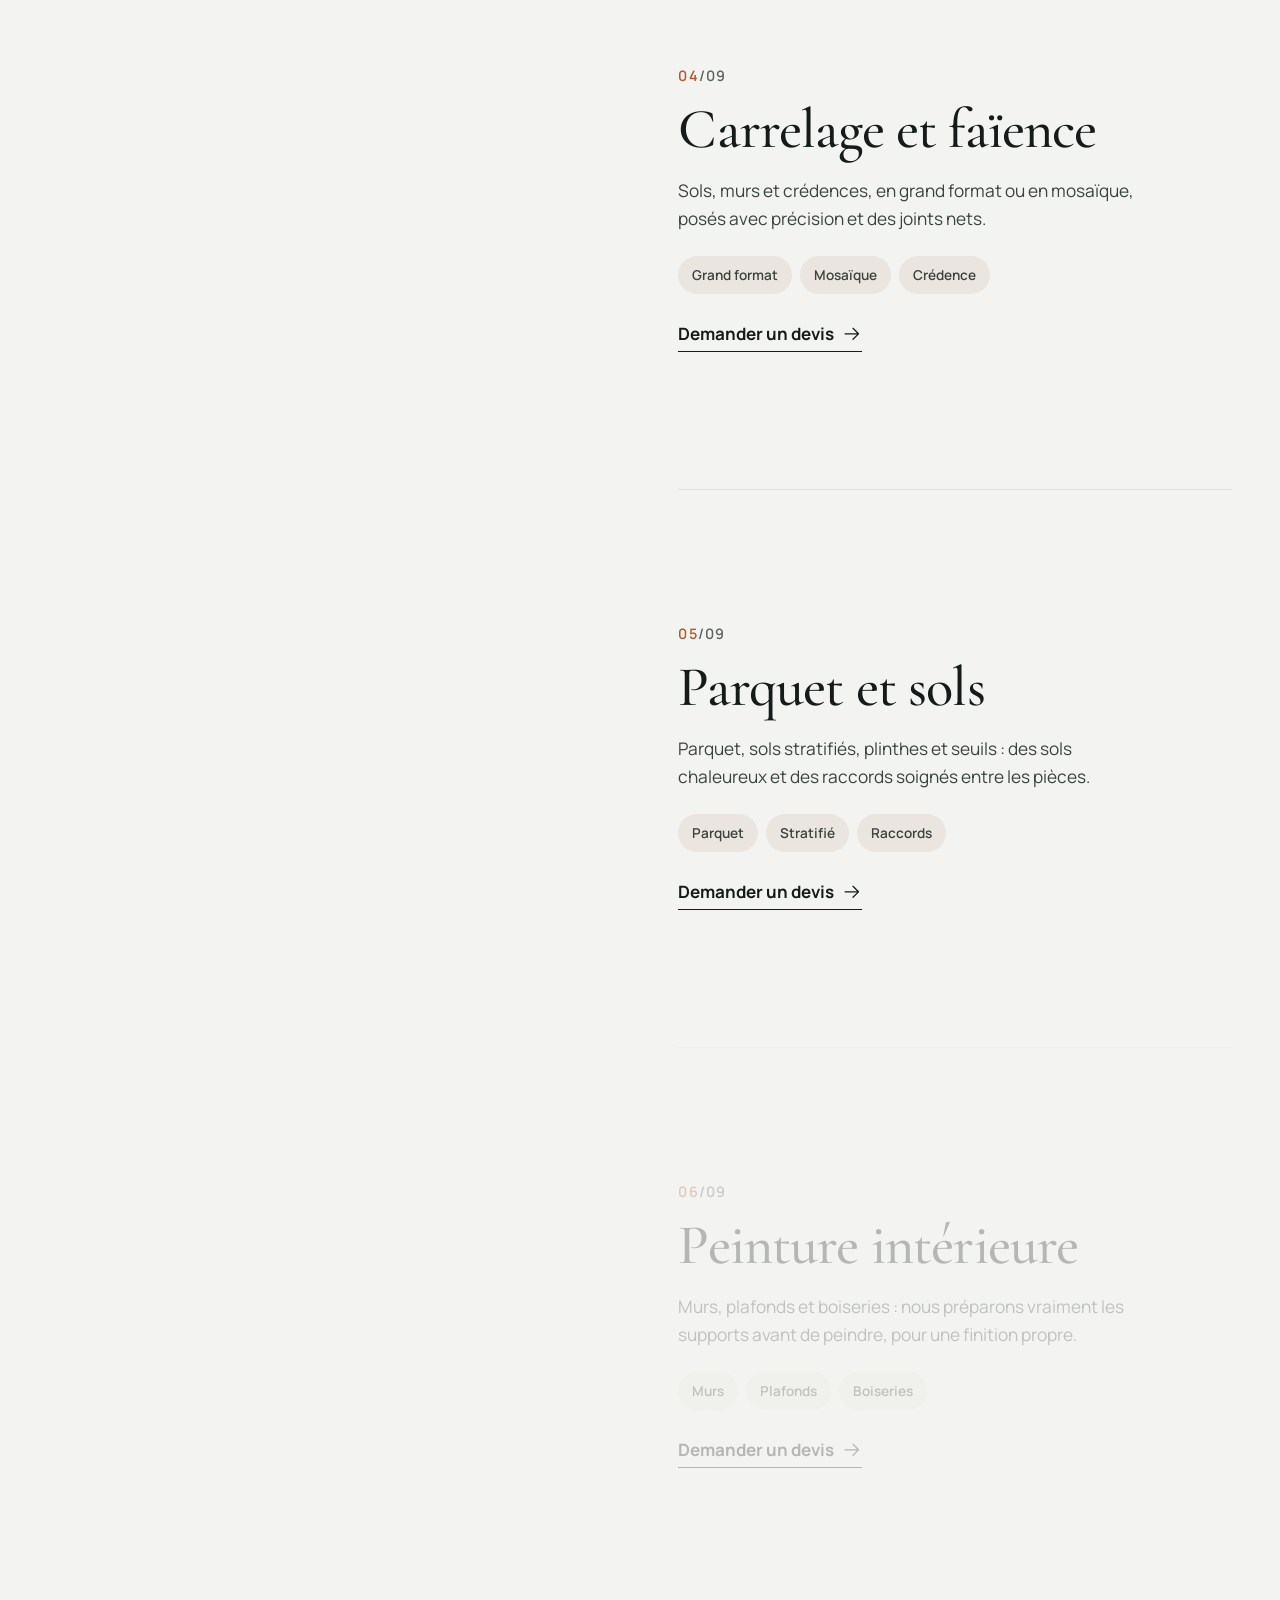
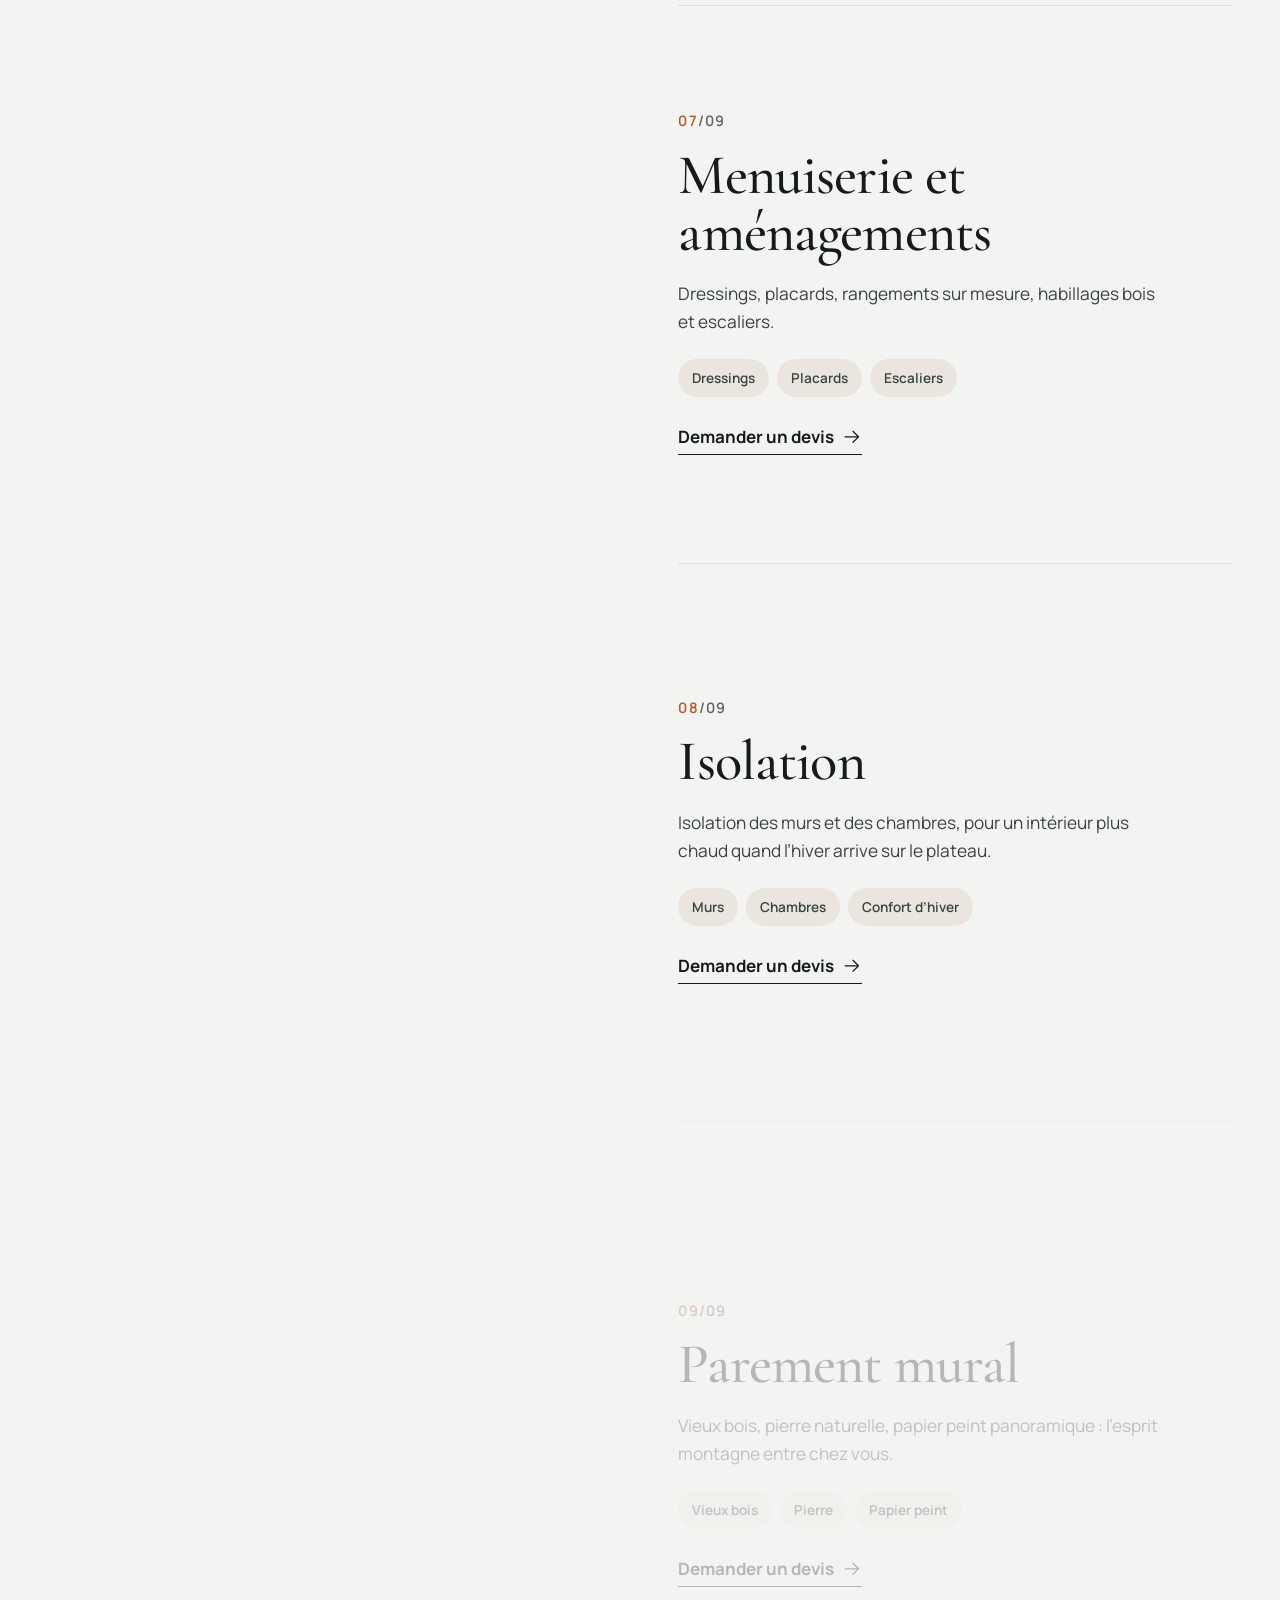
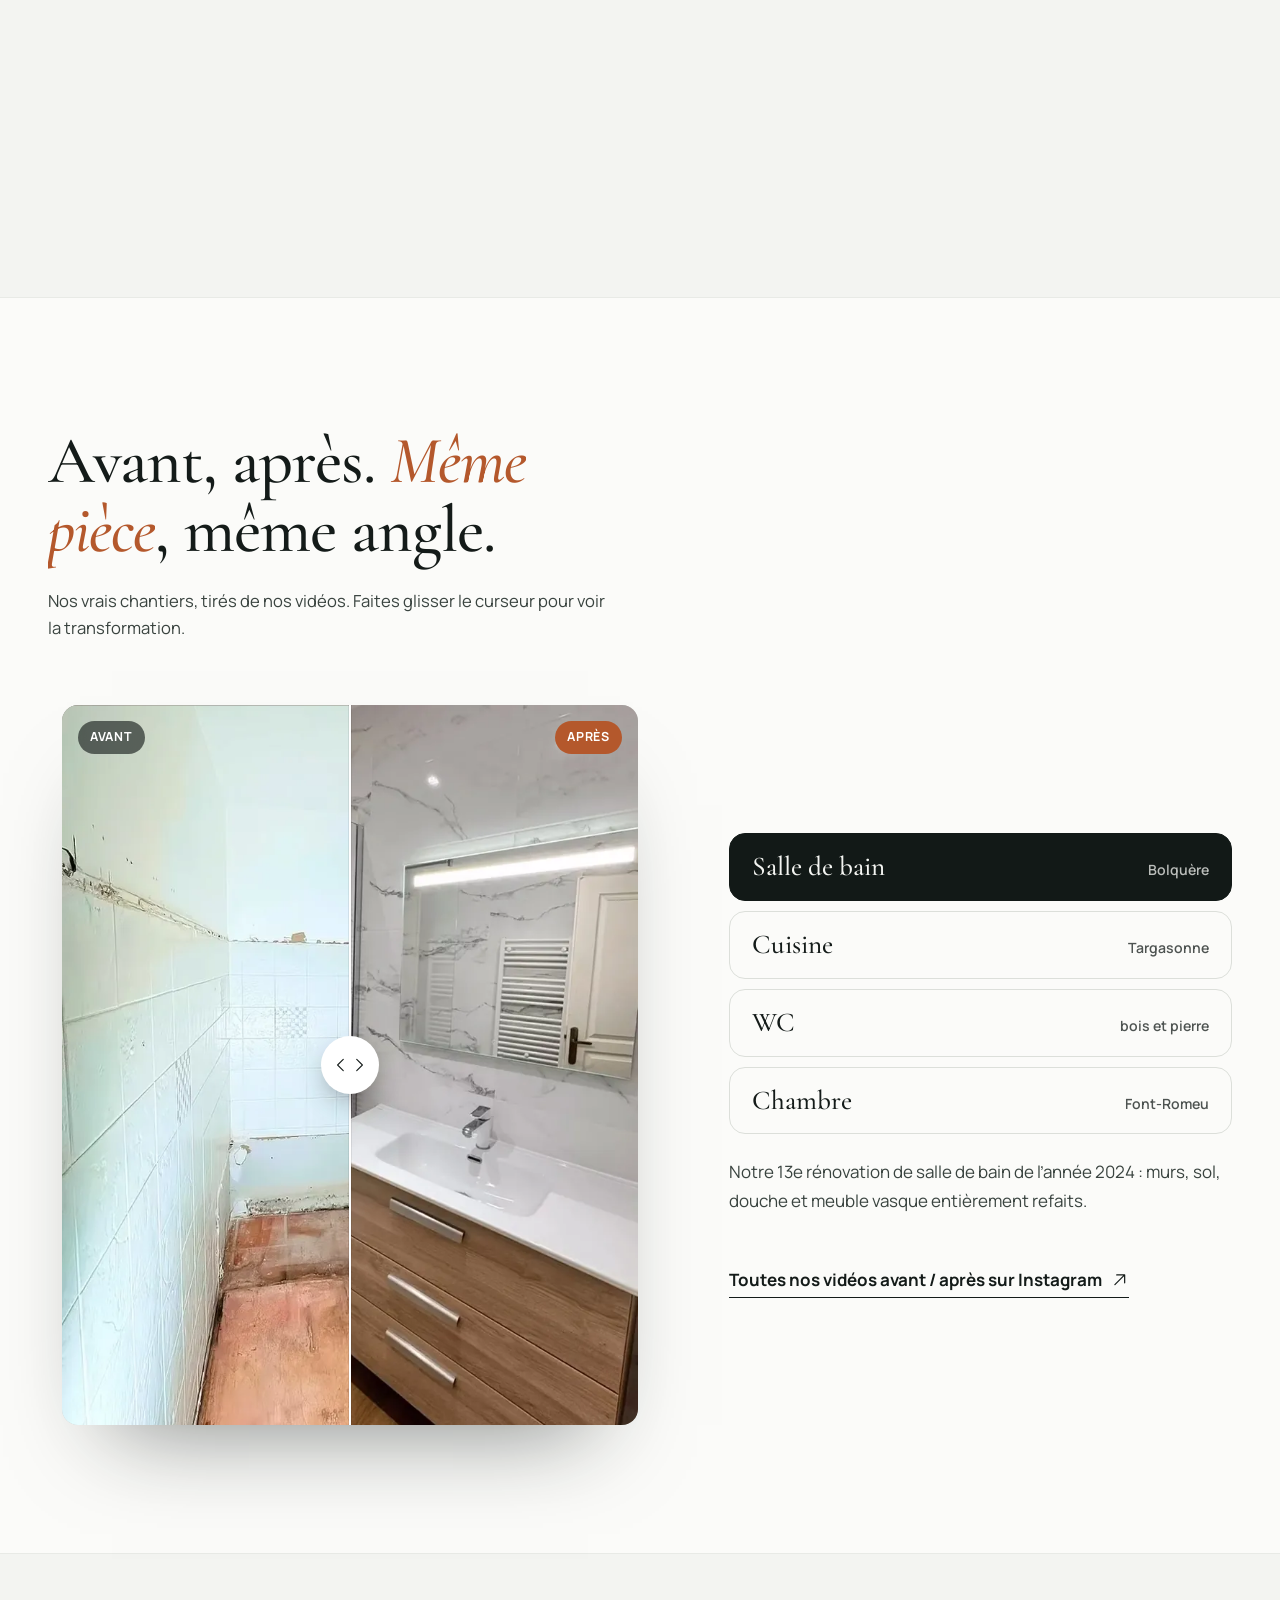
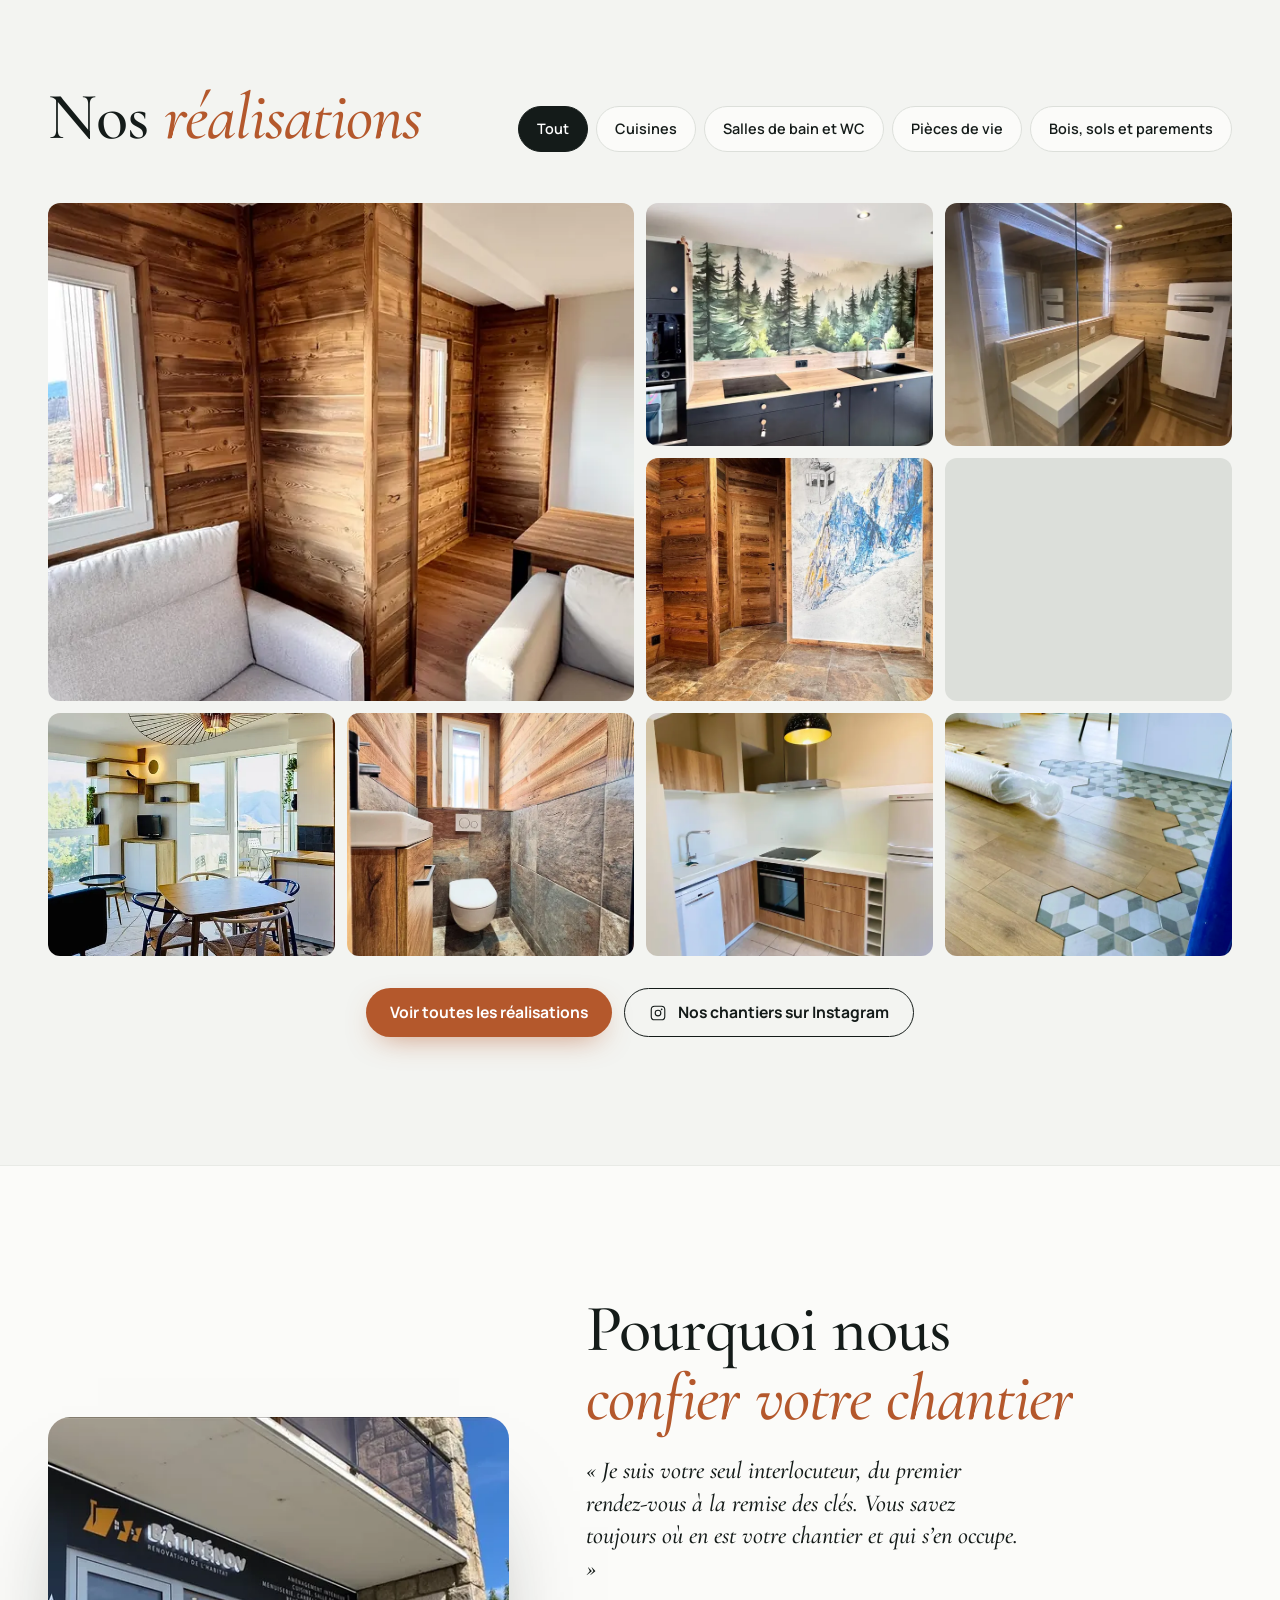
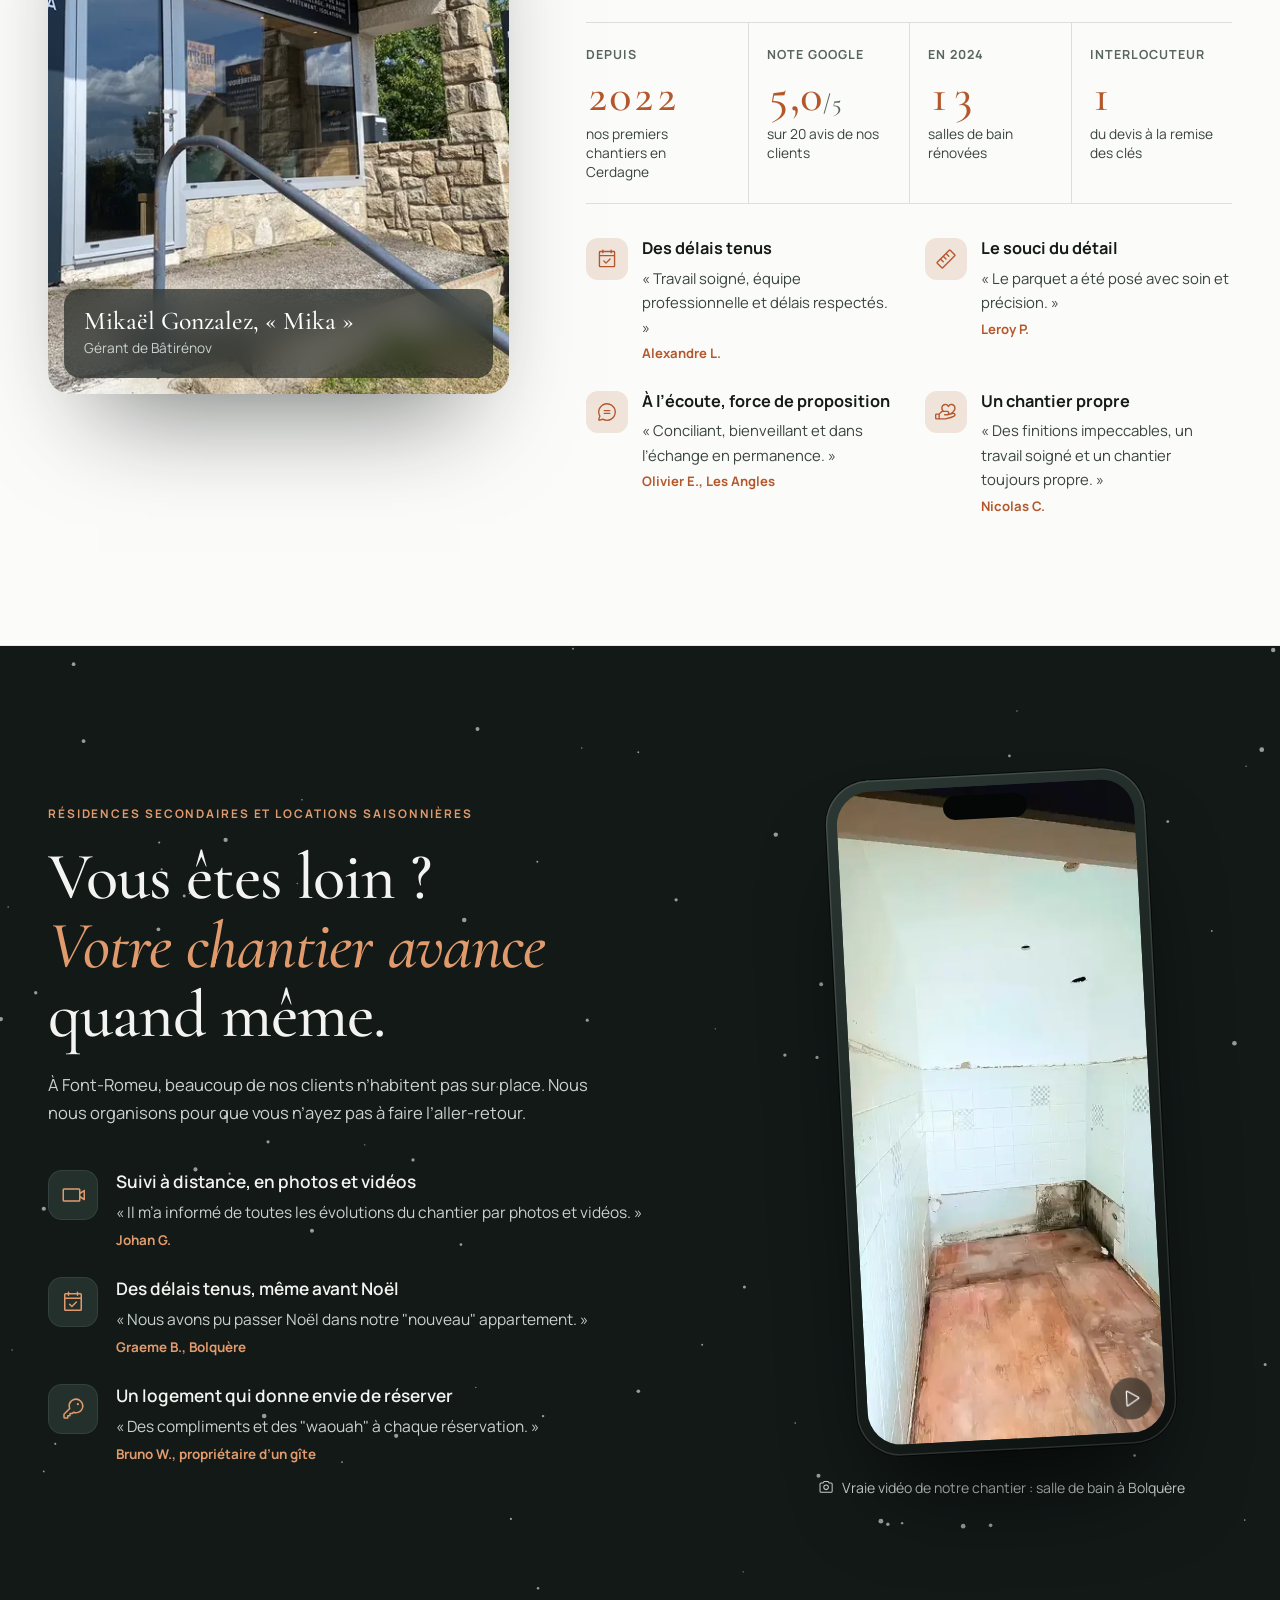
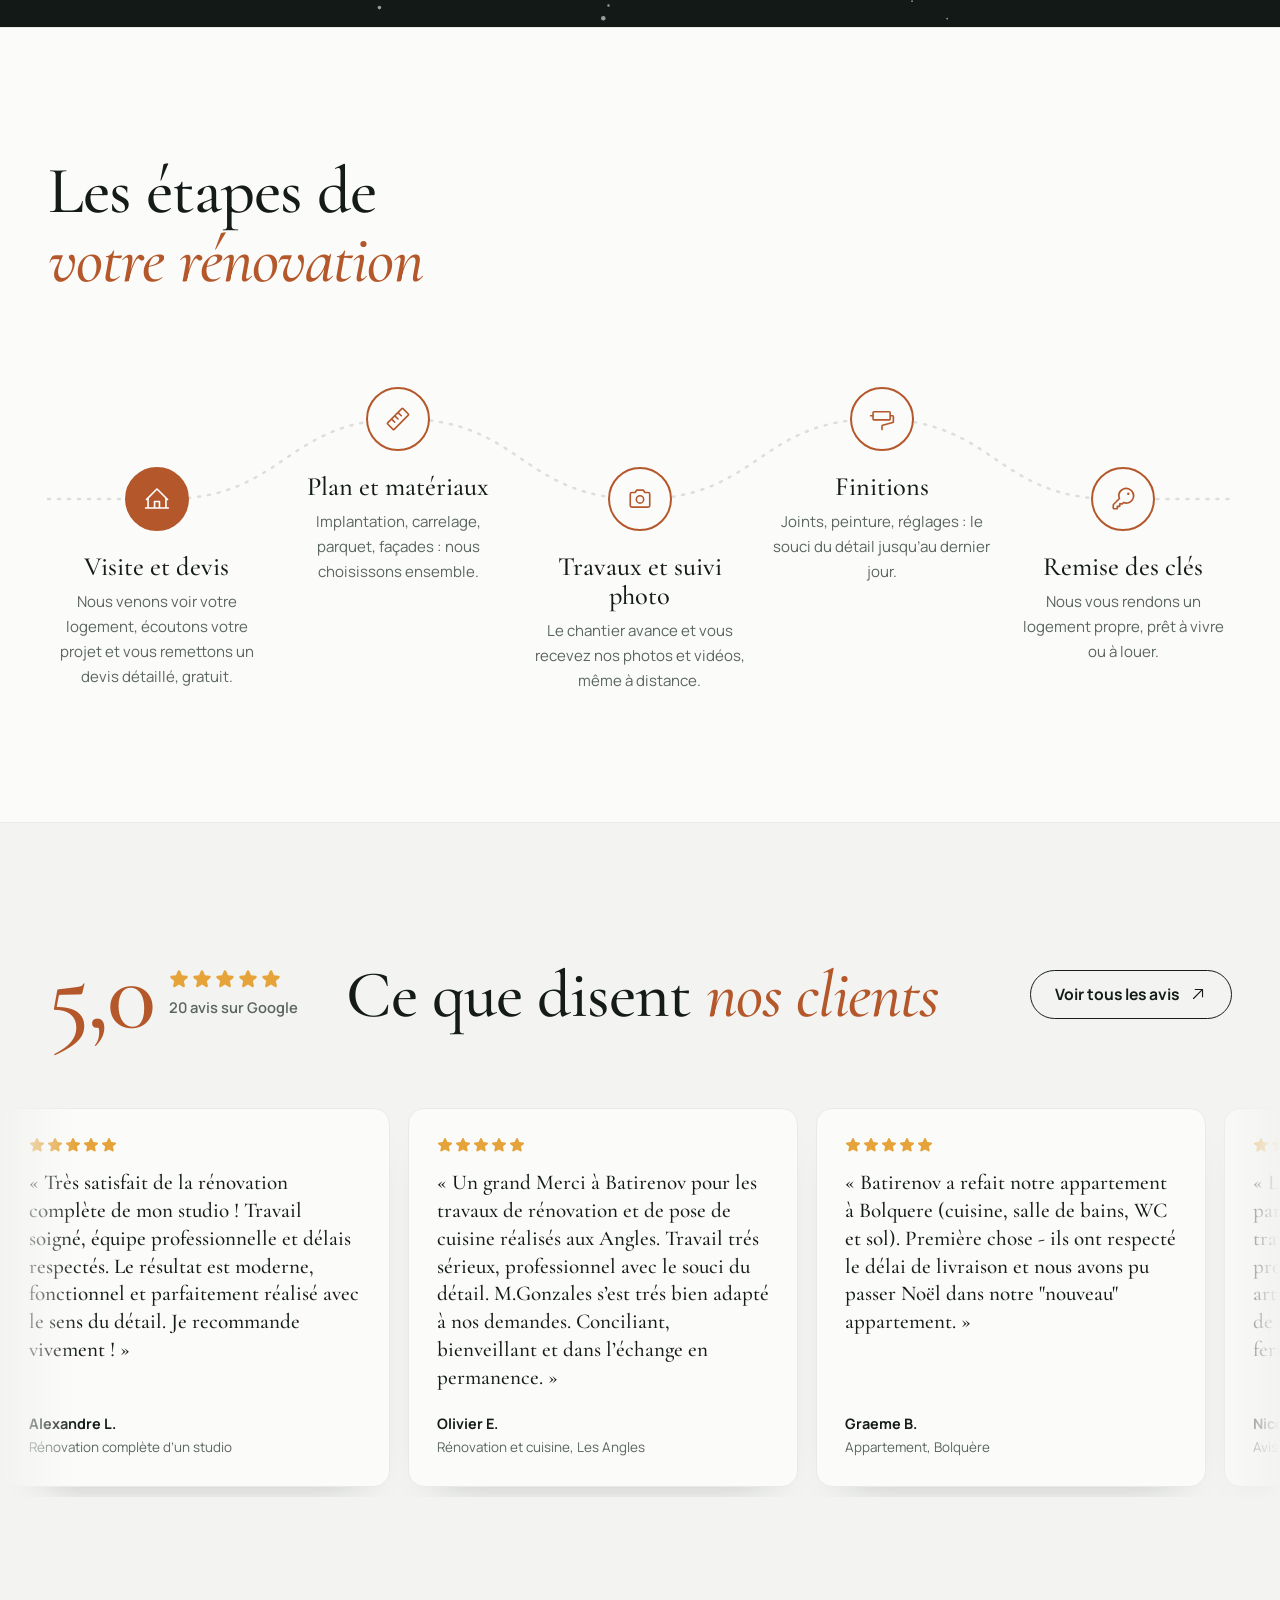
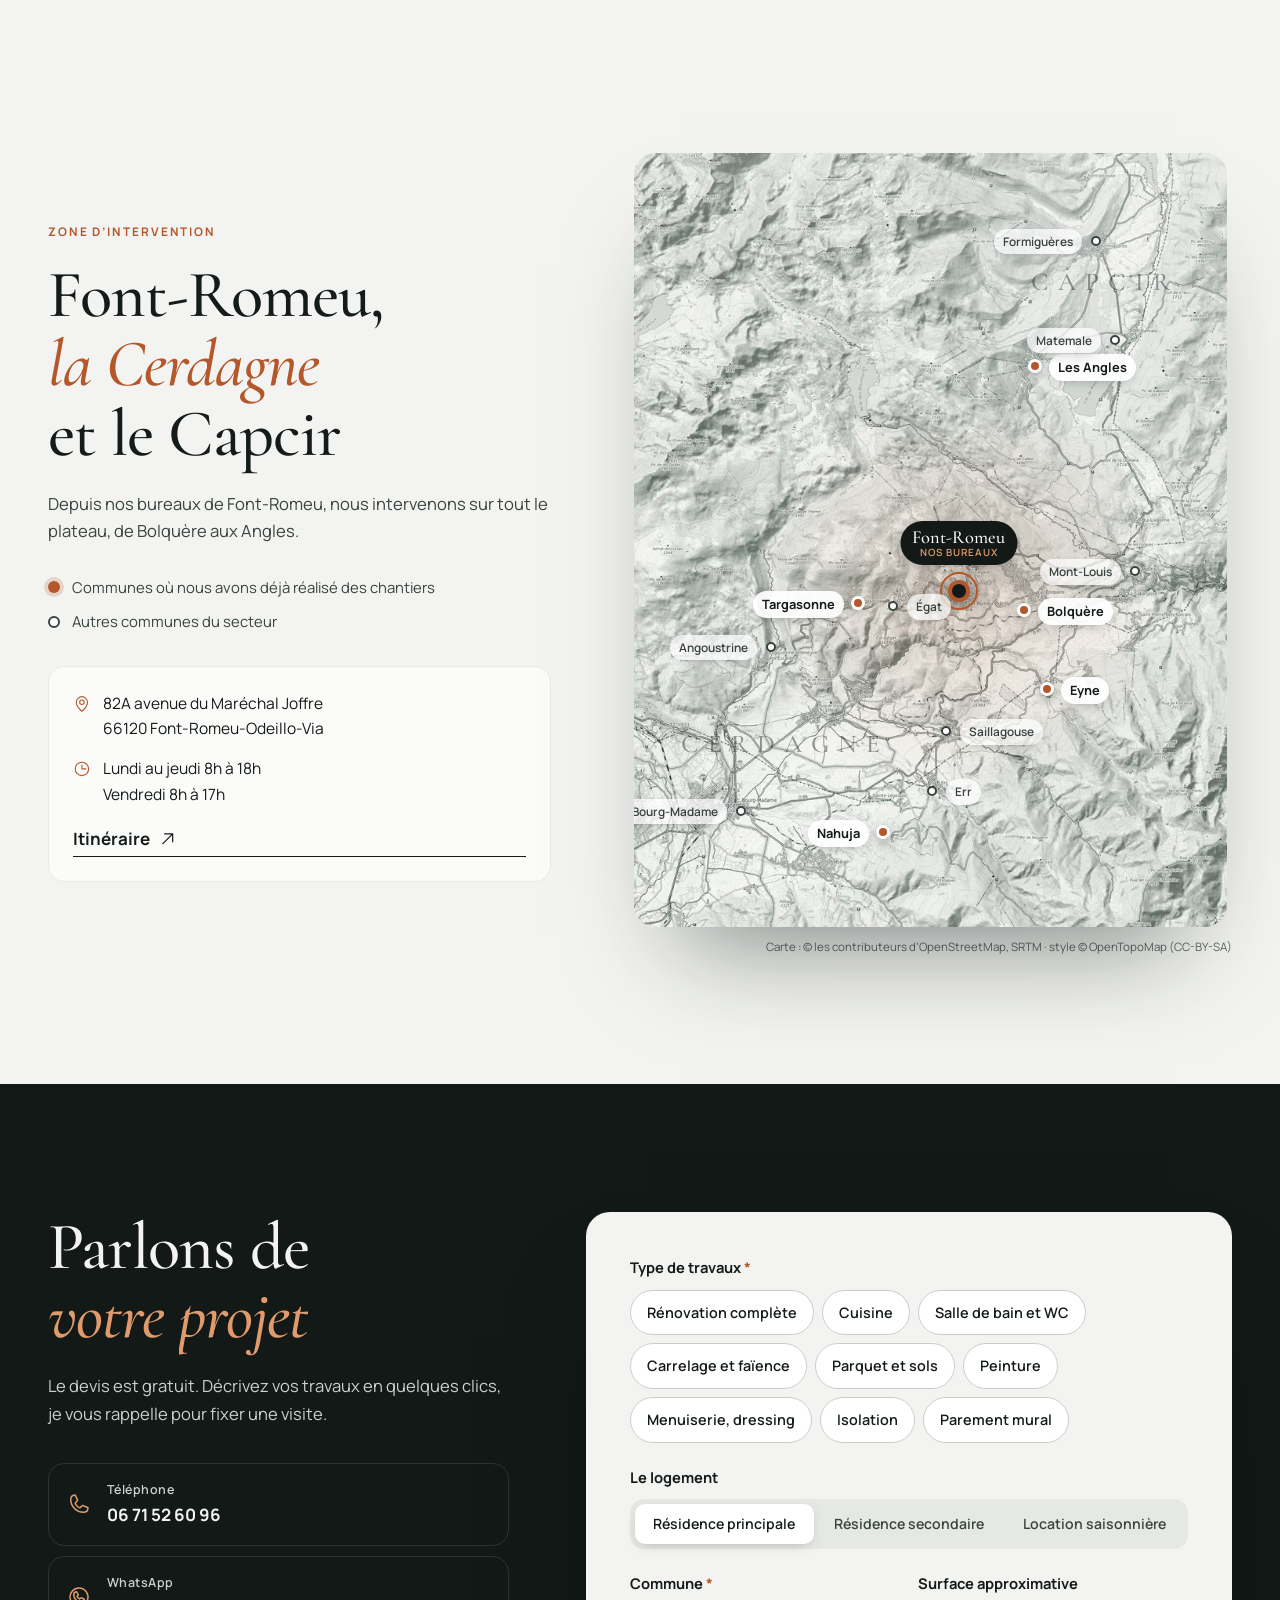
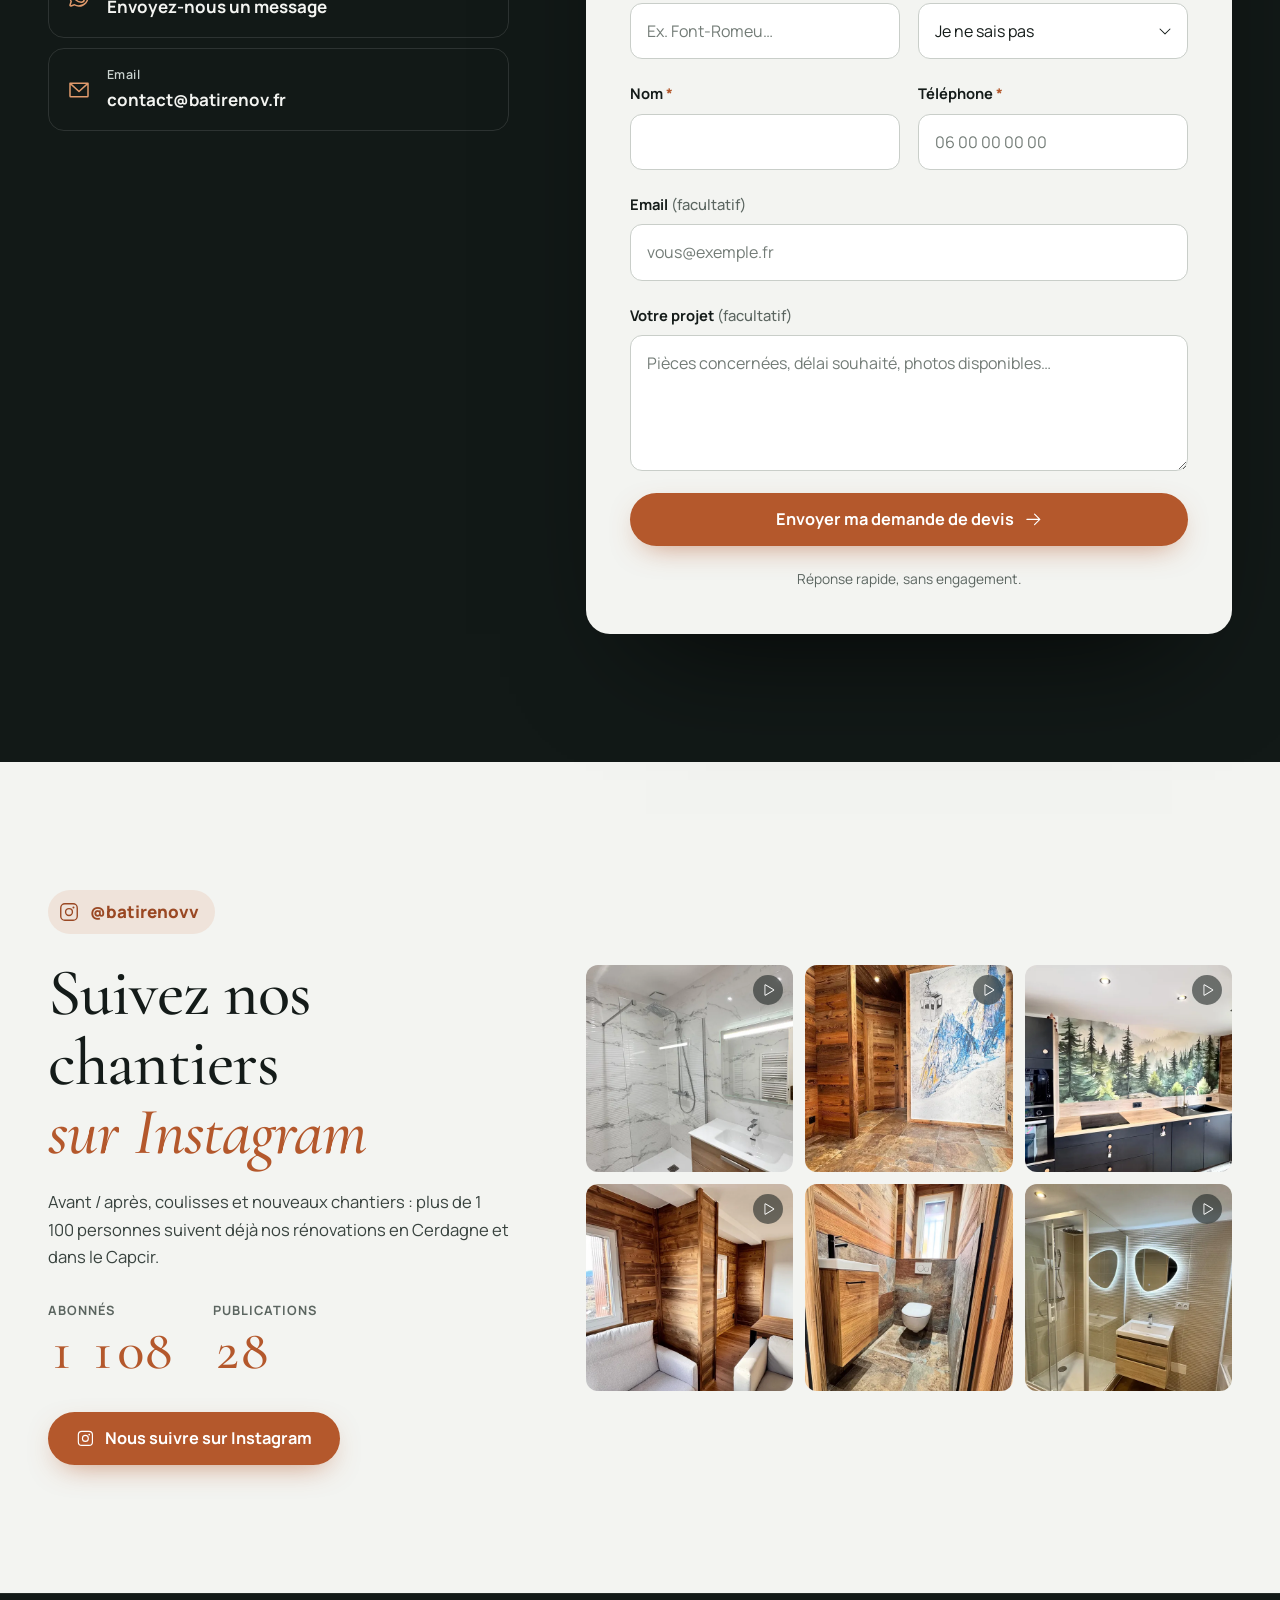
==== commit 27bdfb08: "Nouveaux fichiers vidéo" ====
--- a/index.html
+++ b/index.html
@@ -104,7 +104,7 @@
       <source media="(max-width: 767px)" srcset="assets/img/hero-m-828.webp">
       <img class="hero__poster" src="assets/img/hero-1920.webp" srcset="assets/img/hero-1280.webp 1280w, assets/img/hero-1920.webp 1920w" sizes="100vw" width="1920" height="1074" alt="Séjour de chalet rénové, bois et pierre, avec vue sur les Pyrénées enneigées" fetchpriority="high">
     </picture>
-    <video class="hero__video" muted playsinline loop preload="auto" aria-hidden="true" tabindex="-1" data-src-d="assets/video/hero-1920.mp4" data-src-m="assets/video/hero-m-1080.mp4"></video>
+    <video class="hero__video" muted playsinline loop preload="auto" aria-hidden="true" tabindex="-1" data-src-d="assets/video/accueil-1920x1080.mp4" data-src-m="assets/video/accueil-1080x1920.mp4"></video>
     <div class="hero__shade"></div>
   </div>
 
@@ -482,7 +482,7 @@
     <div class="res__phone" data-reveal>
       <div class="phone">
         <div class="phone__notch" aria-hidden="true"></div>
-        <video class="phone__vid" muted playsinline loop preload="none" poster="assets/img/reel-poster.webp" data-src="assets/video/reel-sdb-bolquere.mp4" aria-label="Vidéo de notre chantier de salle de bain à Bolquère, de la démolition au résultat"></video>
+        <video class="phone__vid" muted playsinline loop preload="none" poster="assets/img/reel-poster.webp" data-src="assets/video/chantier-bolquere.mp4" aria-label="Vidéo de notre chantier de salle de bain à Bolquère, de la démolition au résultat"></video>
         <button class="phone__play" type="button" aria-label="Mettre la vidéo en pause"><svg class="ico" aria-hidden="true"><use href="#i-pause"/></svg></button>
       </div>
       <p class="res__cap"><svg class="ico" aria-hidden="true"><use href="#i-camera"/></svg>Vraie vidéo de notre chantier : salle de bain à Bolquère</p>
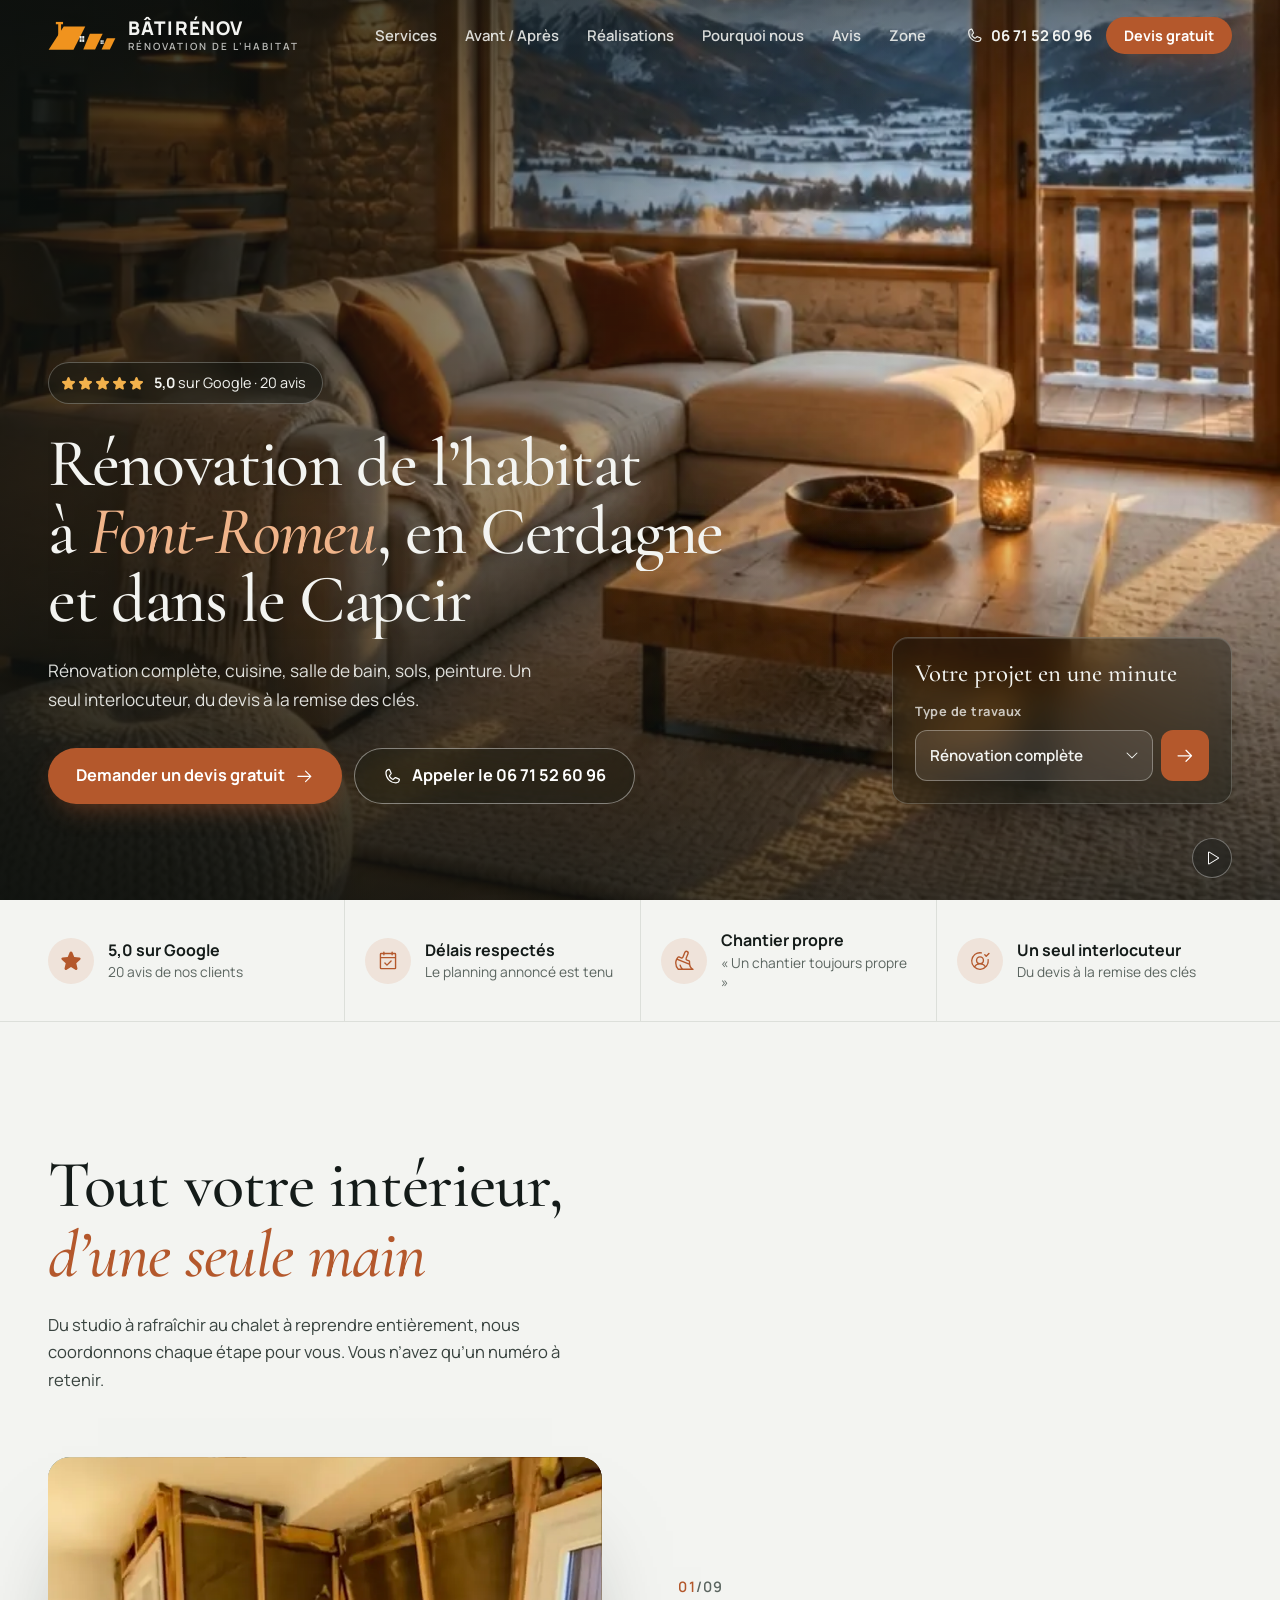
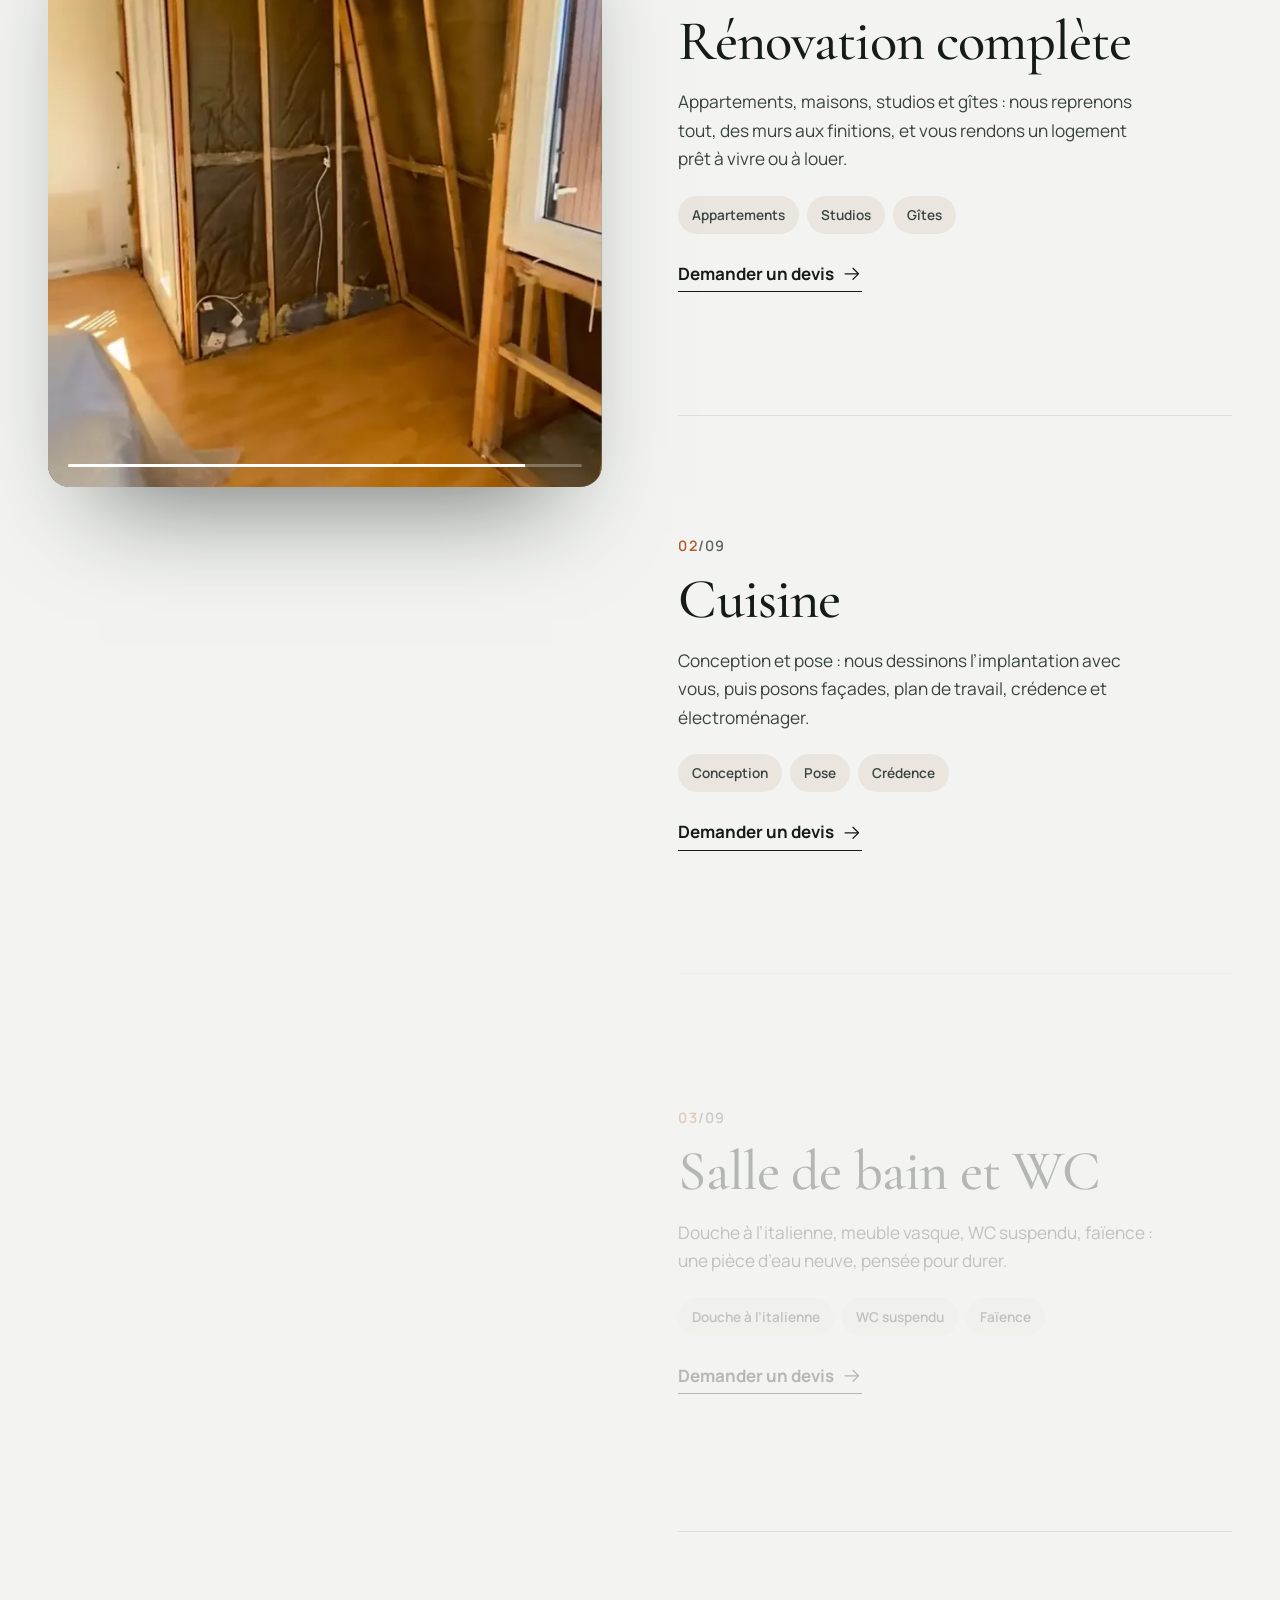
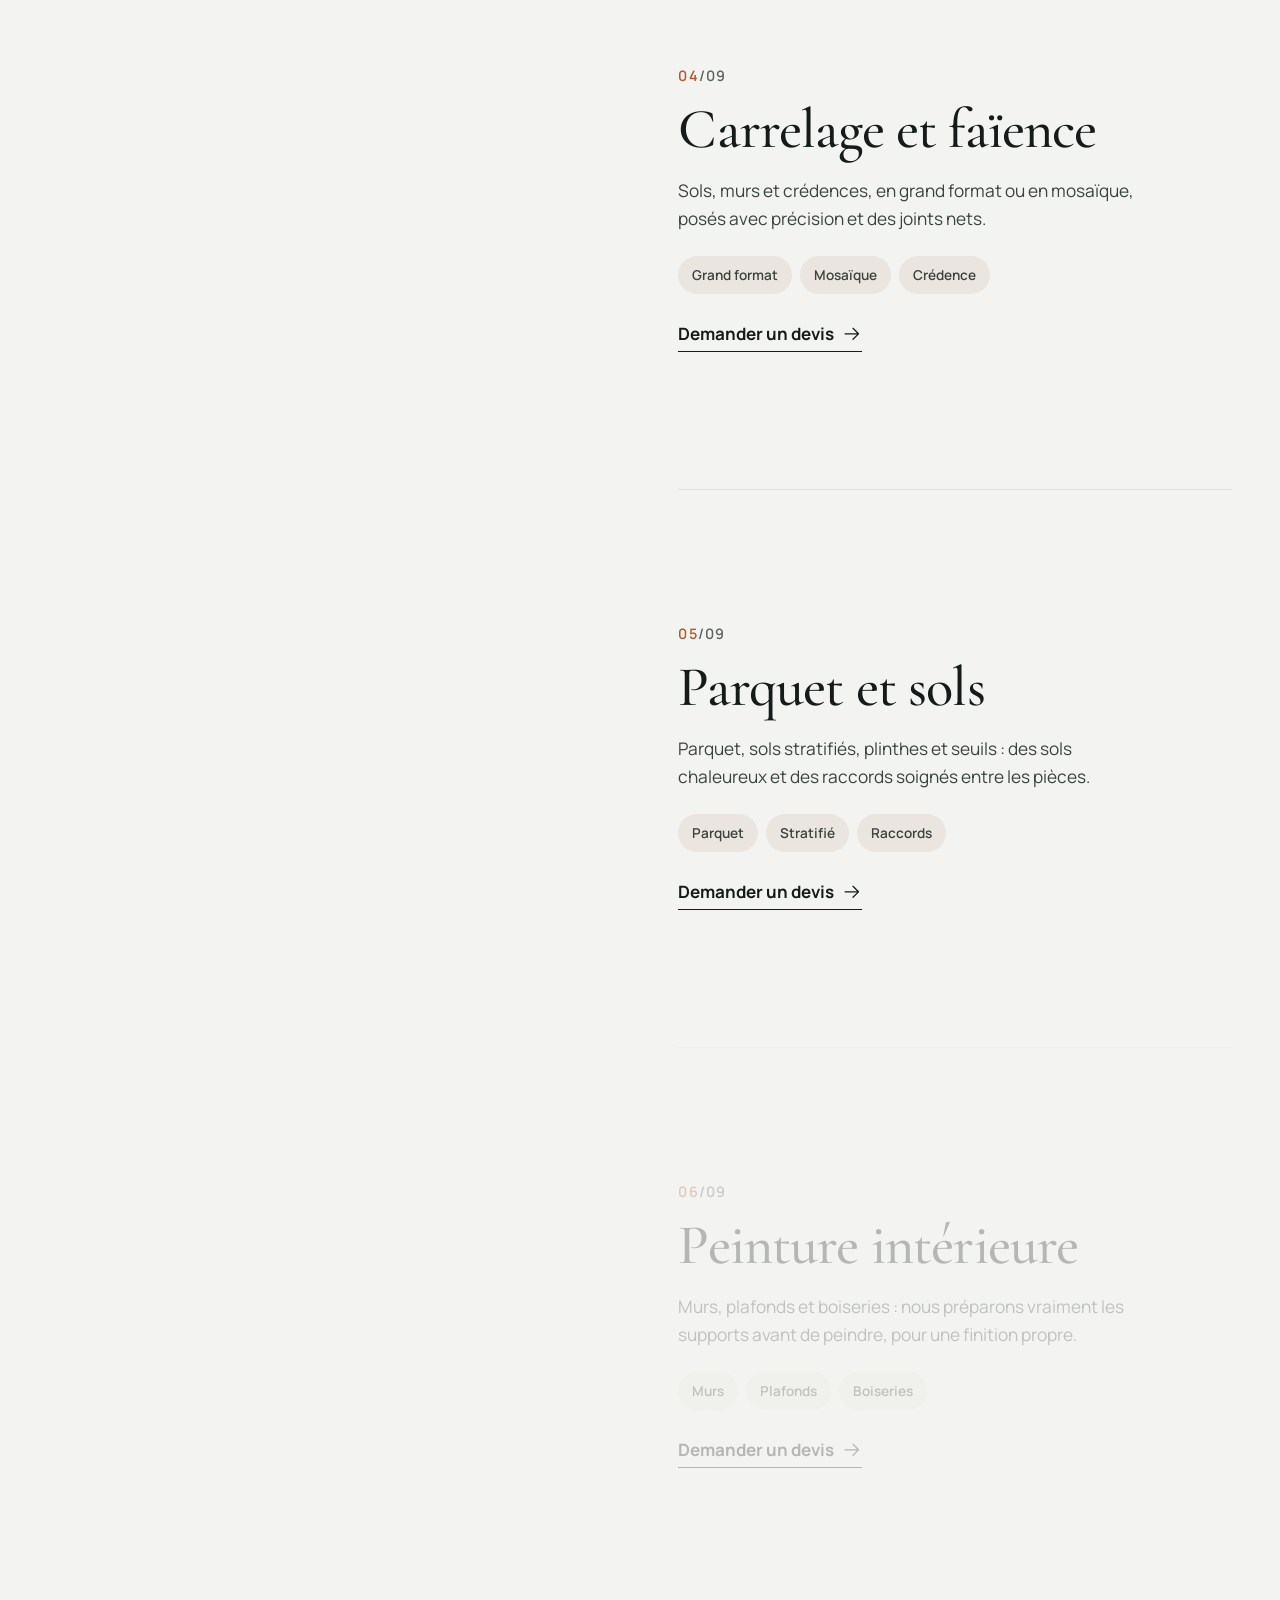
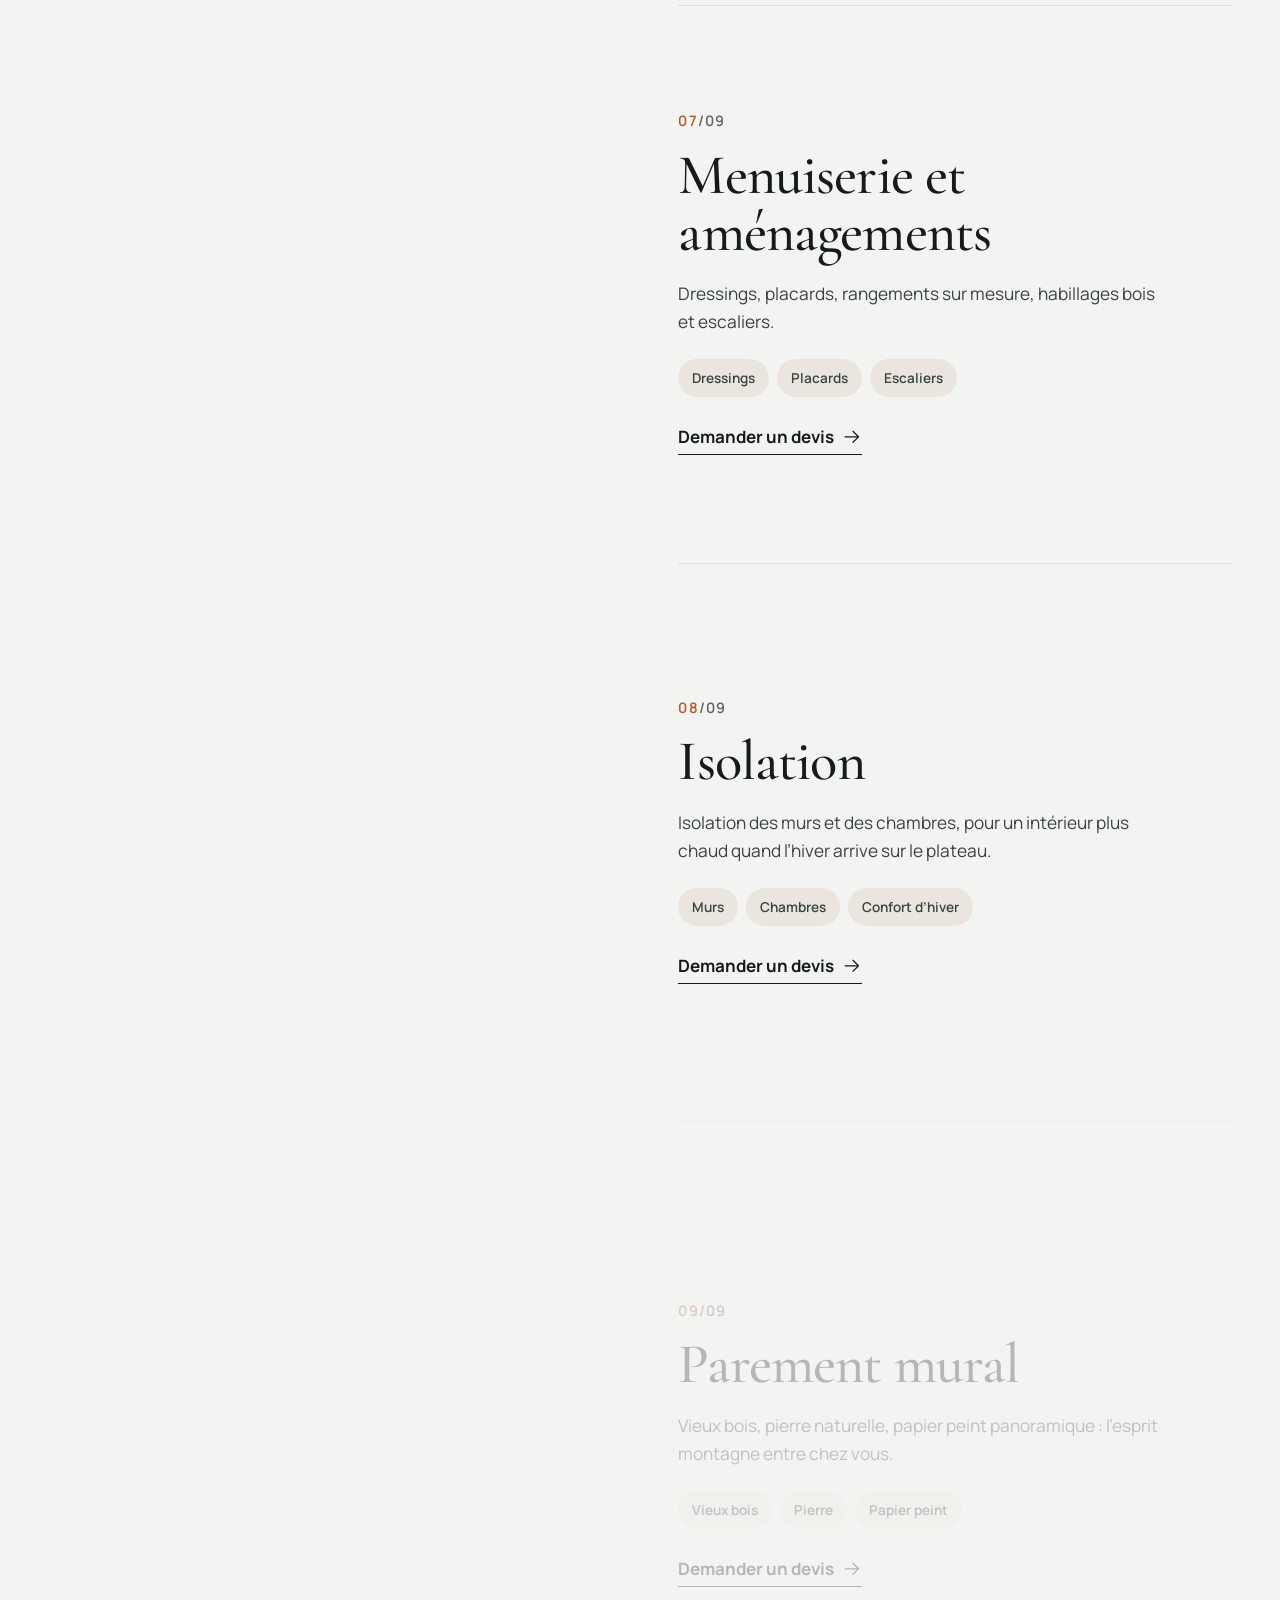
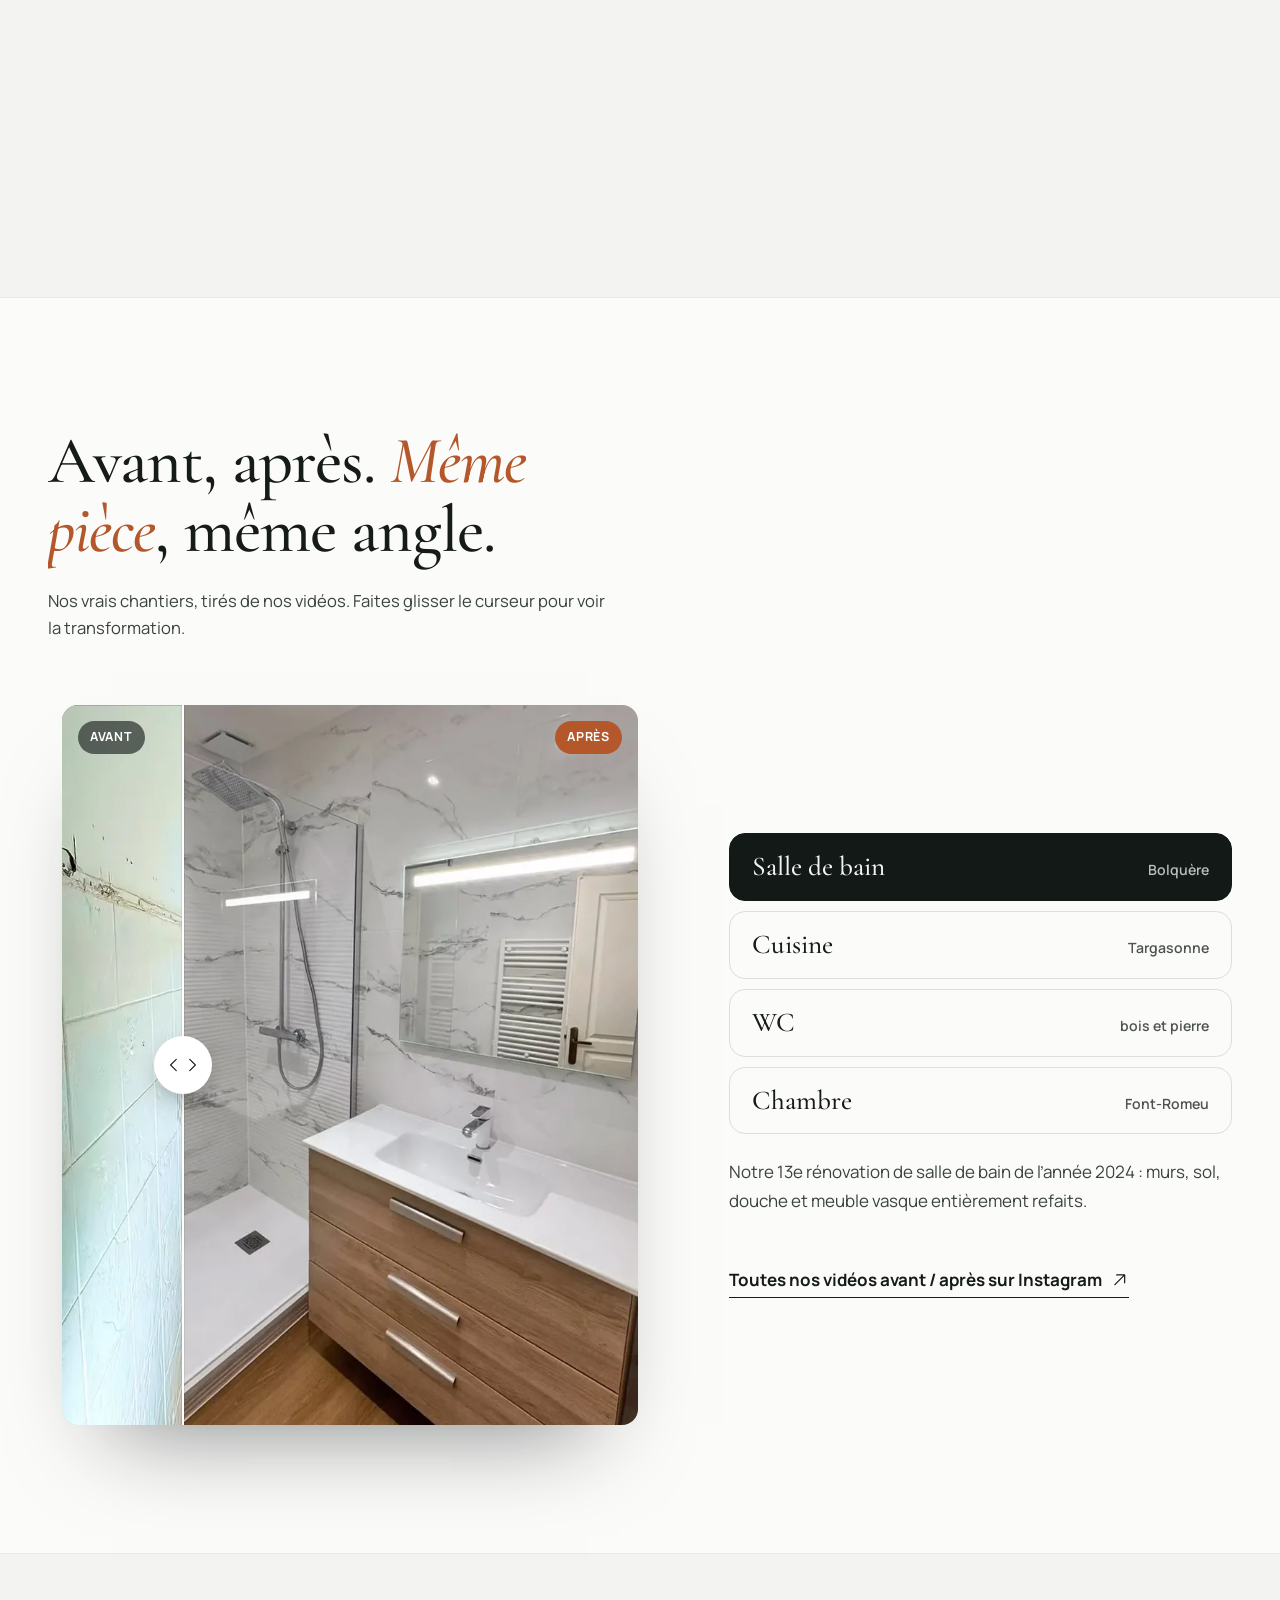
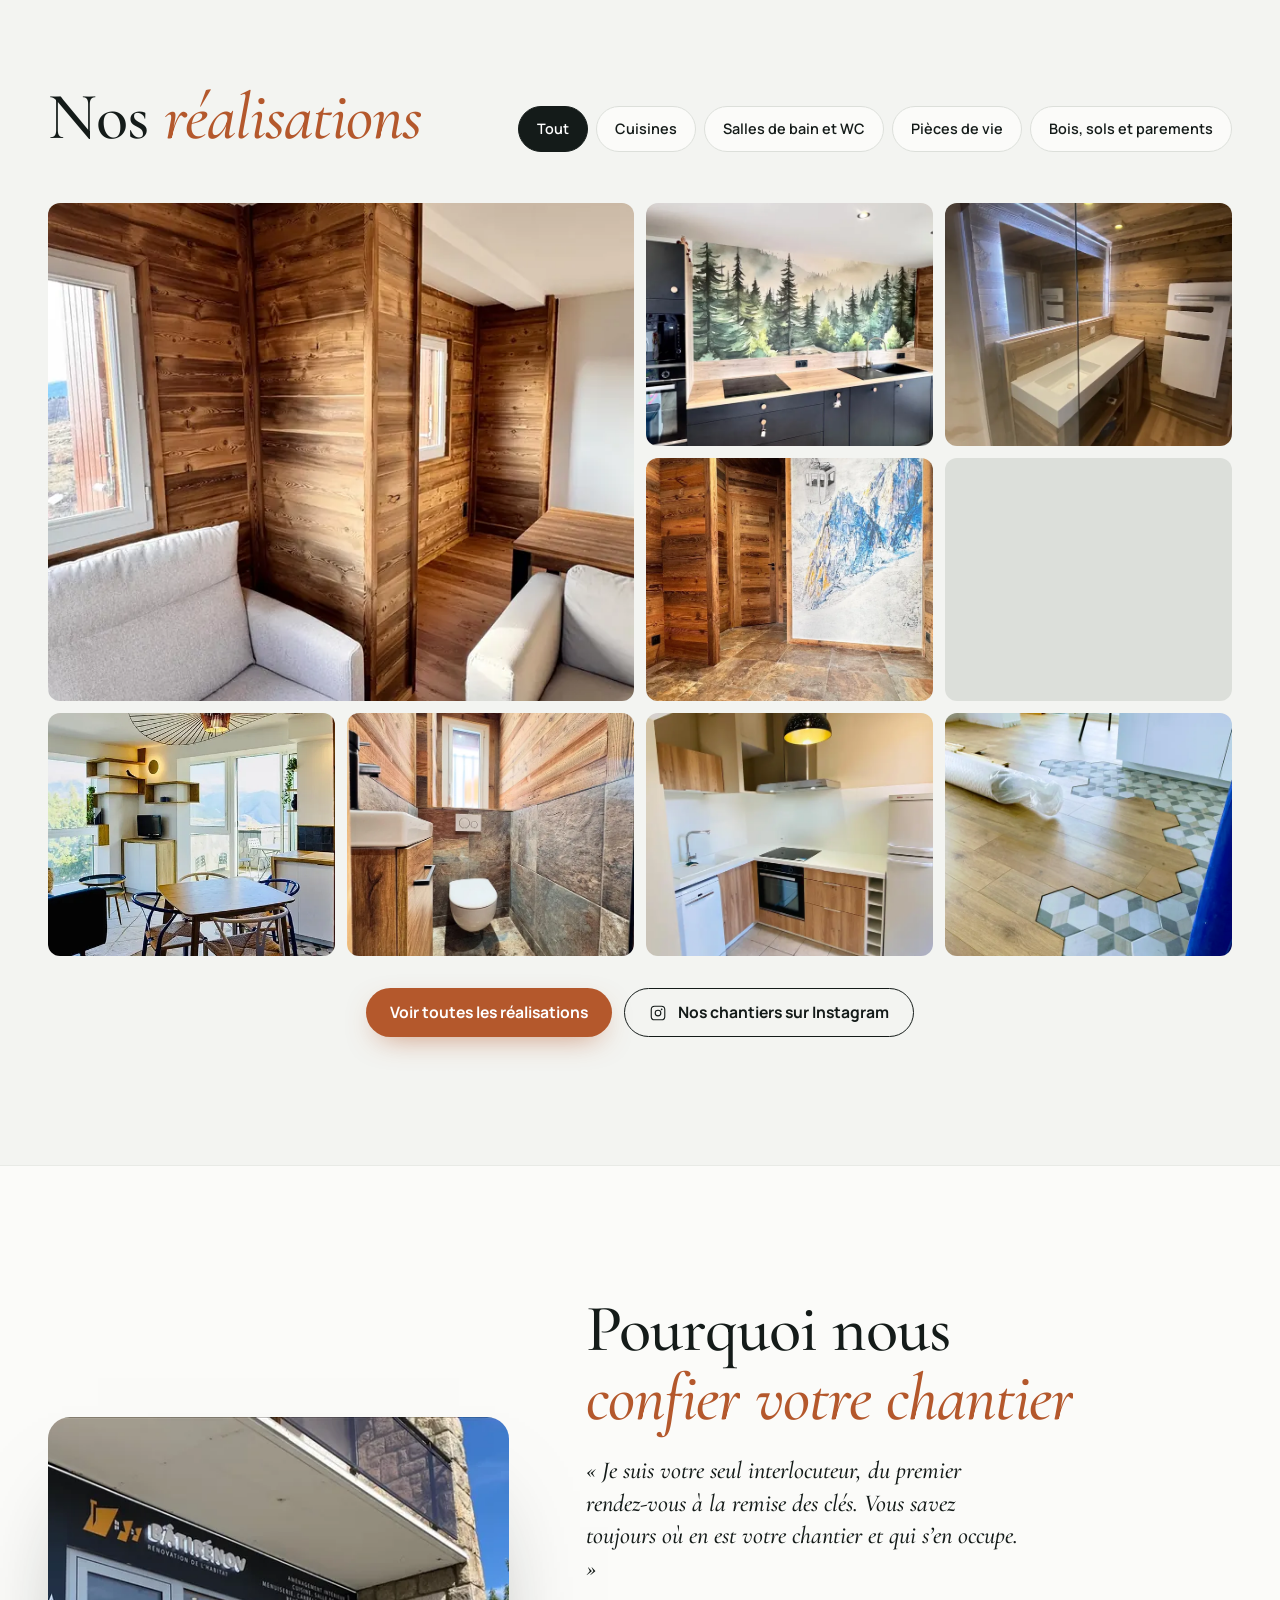
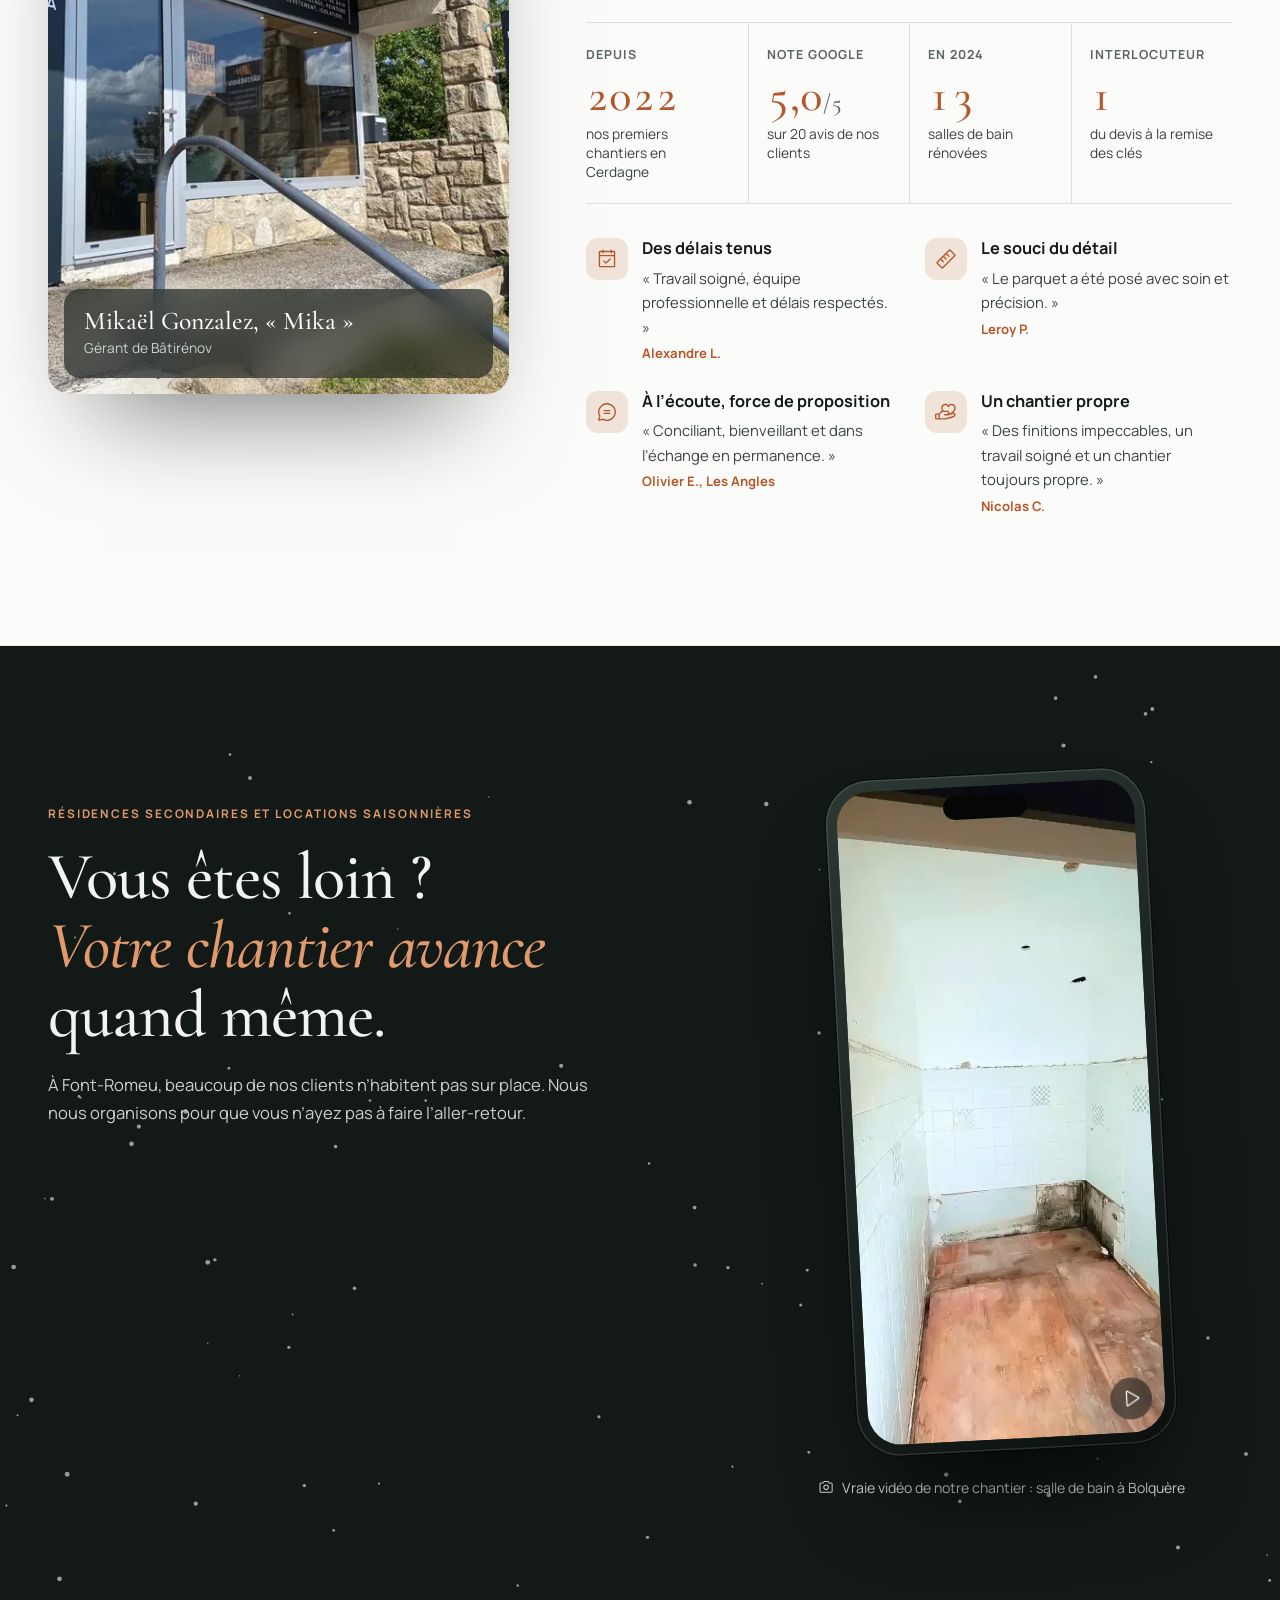
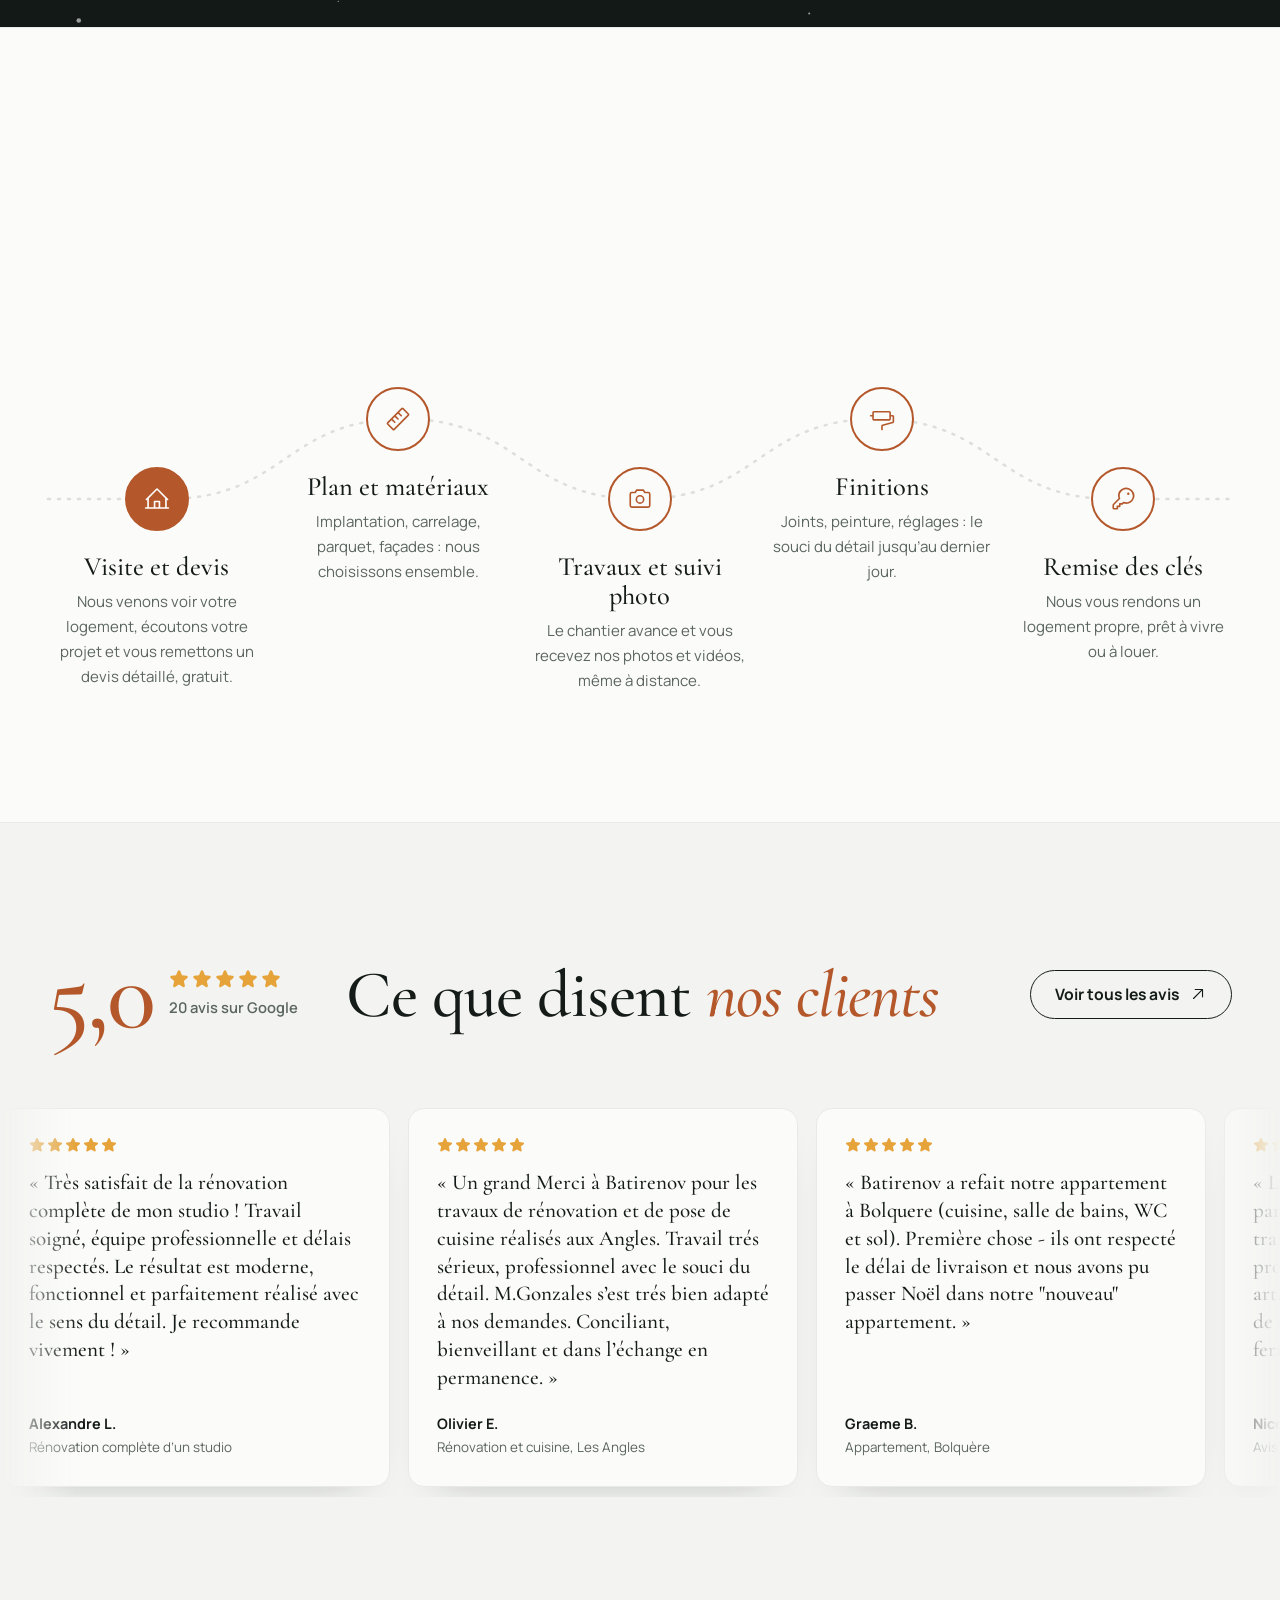
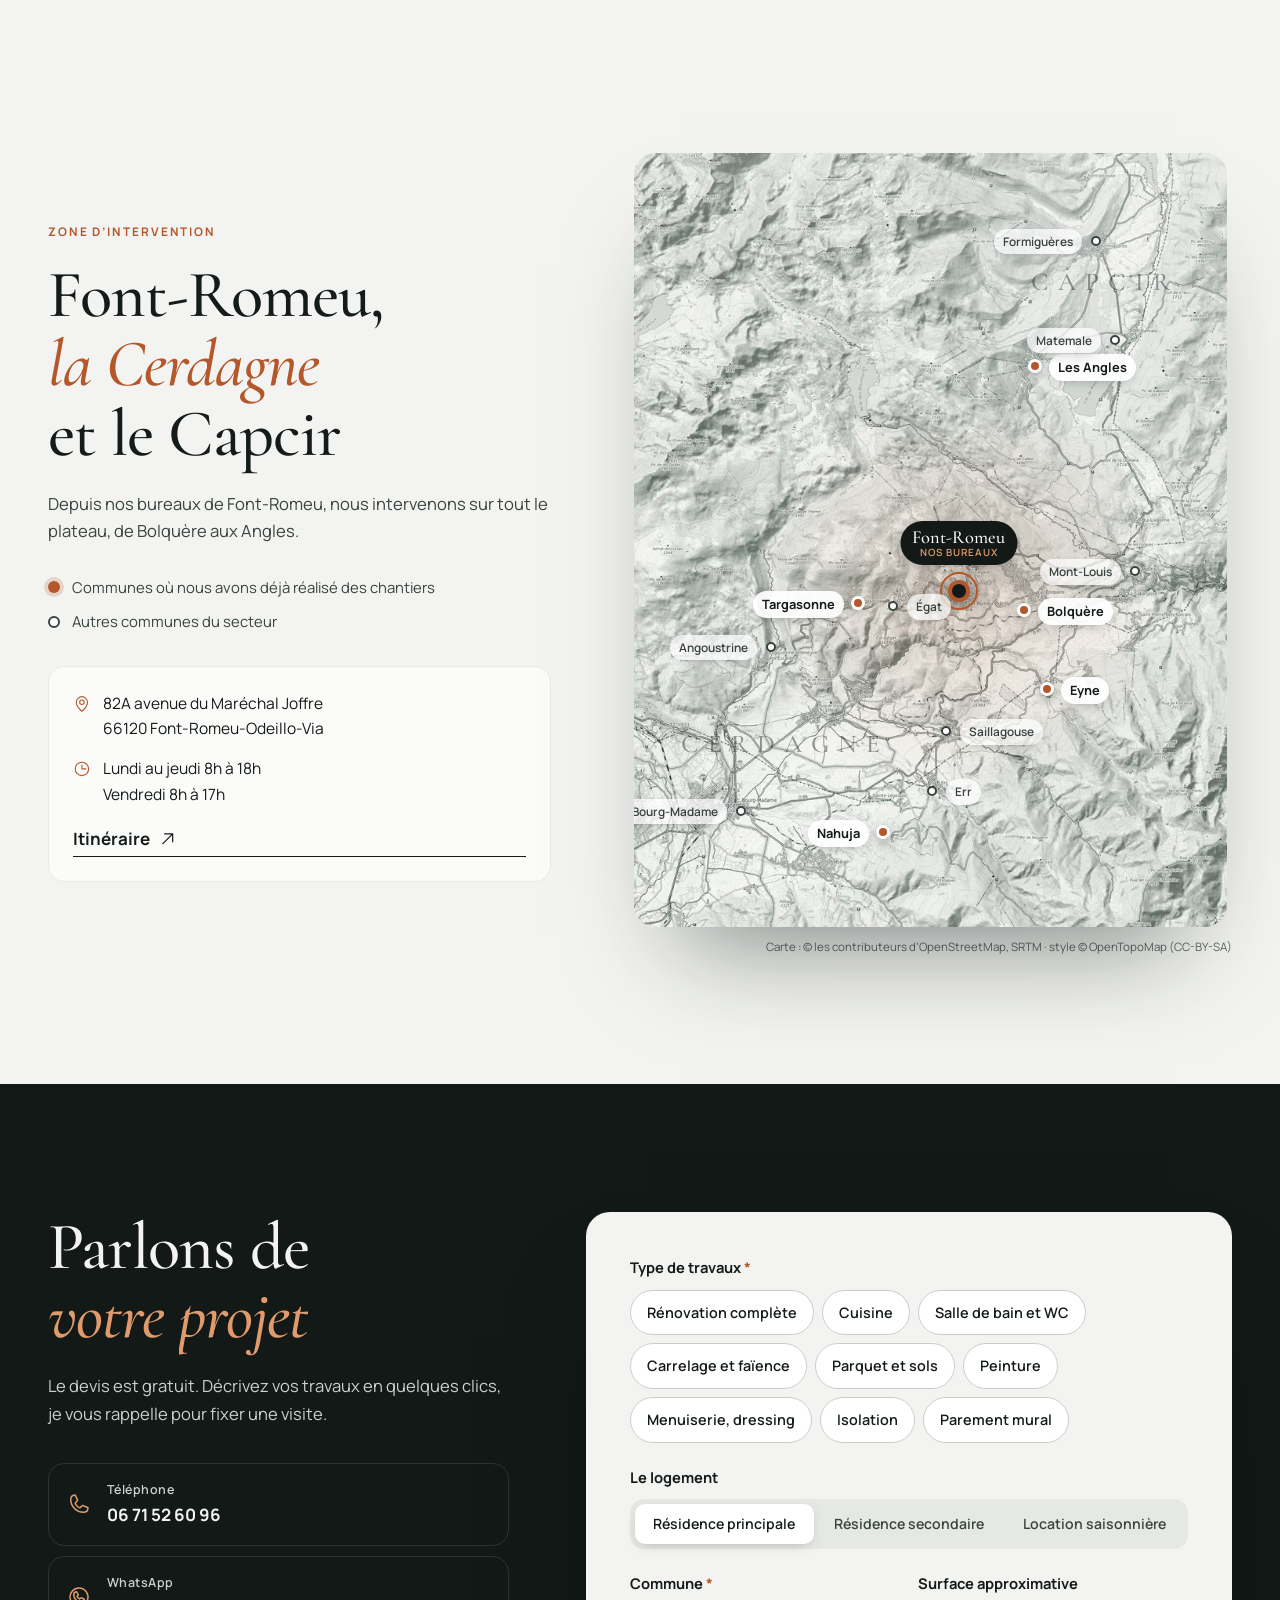
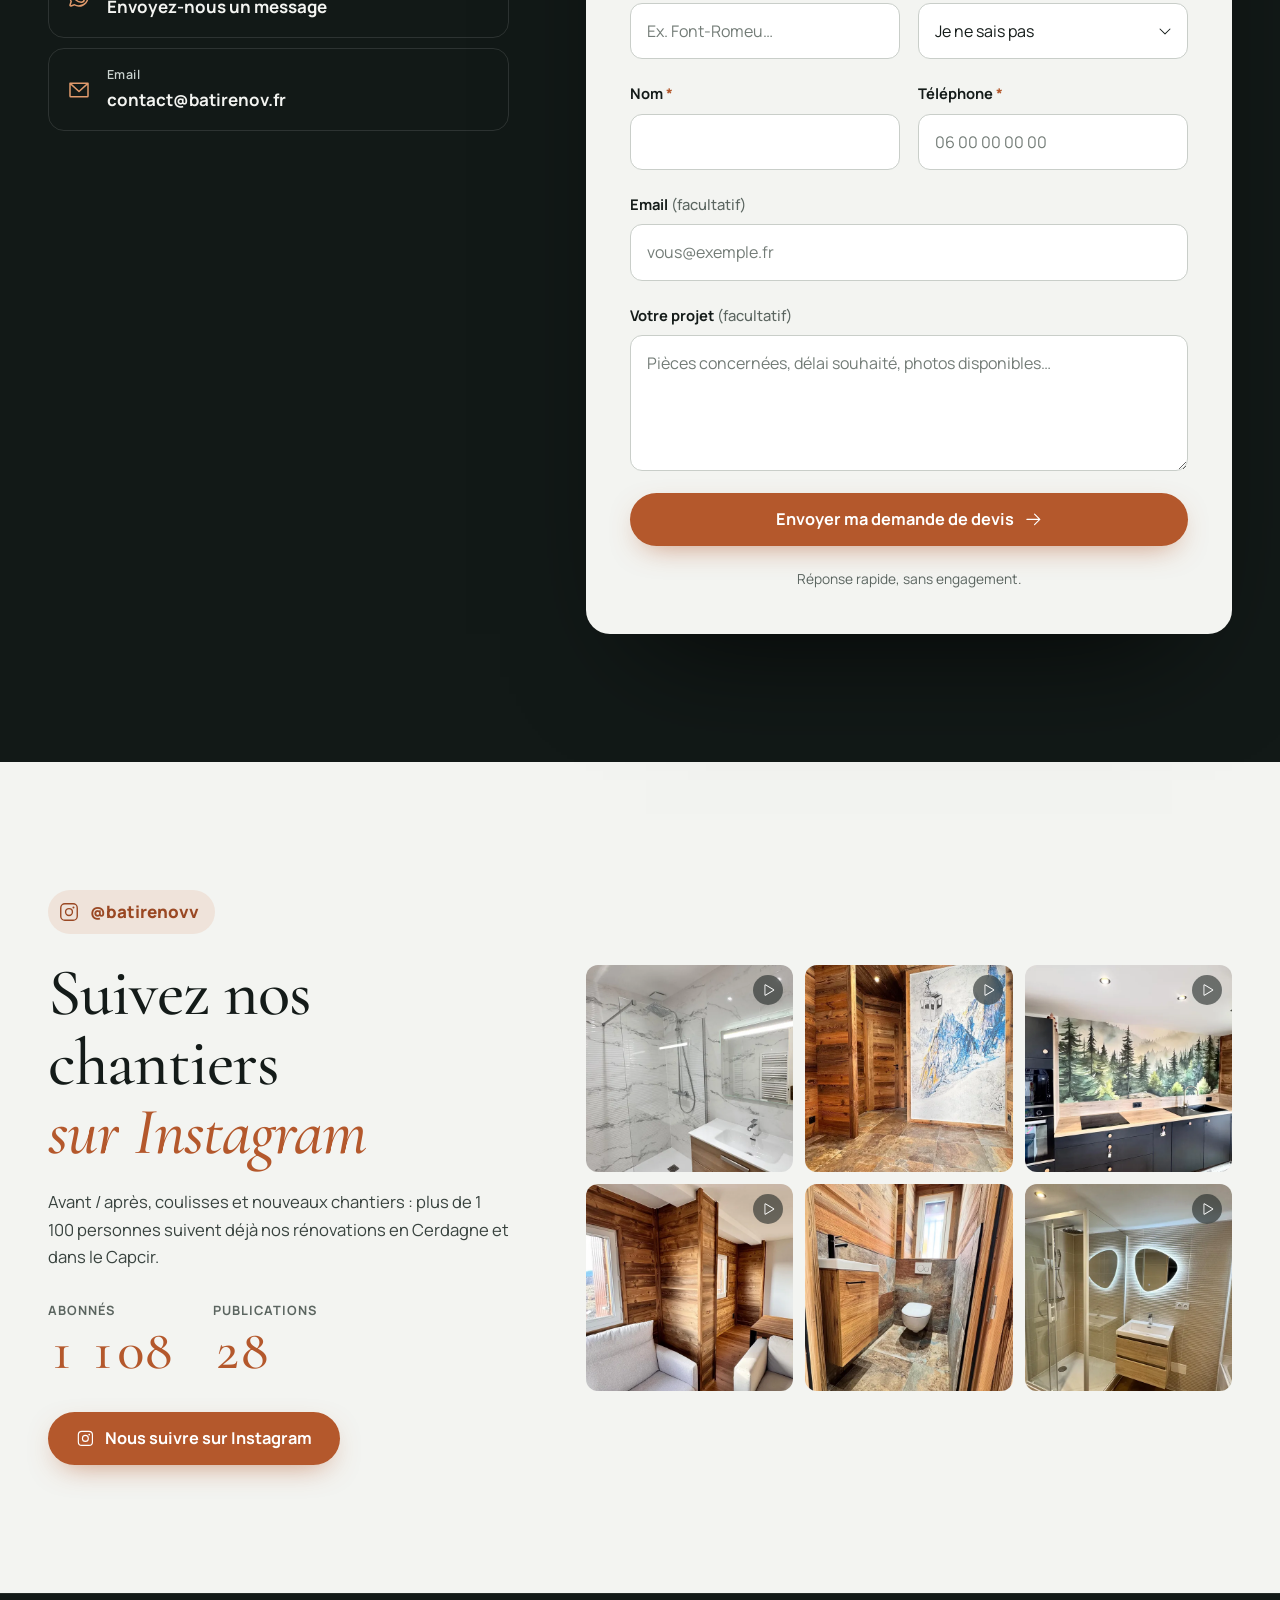
==== commit 5b6fc498: "Vidéo d'accueil HD plus légère" ====
--- a/index.html
+++ b/index.html
@@ -21,7 +21,7 @@
 <link rel="preload" href="assets/fonts/manrope-wght.woff2" as="font" type="font/woff2" crossorigin>
 <link rel="preload" as="image" media="(min-width: 768px)" href="assets/img/hero-1920.webp" imagesrcset="assets/img/hero-1280.webp 1280w, assets/img/hero-1920.webp 1920w" imagesizes="100vw">
 <link rel="preload" as="image" media="(max-width: 767px)" href="assets/img/hero-m-828.webp">
-<link rel="stylesheet" href="assets/css/style.css?v=4">
+<link rel="stylesheet" href="assets/css/style.css?v=5">
 <script type="application/ld+json">
 {
   "@context": "https://schema.org",
@@ -48,7 +48,7 @@
 <script src="assets/js/gsap.min.js" defer></script>
 <script src="assets/js/ScrollTrigger.min.js" defer></script>
 <script src="assets/js/lenis.min.js" defer></script>
-<script src="assets/js/main.js?v=4" defer></script>
+<script src="assets/js/main.js?v=5" defer></script>
 </head>
 <body>
 <svg xmlns="http://www.w3.org/2000/svg" style="display:none"><symbol id="i-arrow-right" viewBox="0 0 256 256"><path d="M221.66,133.66l-72,72a8,8,0,0,1-11.32-11.32L196.69,136H40a8,8,0,0,1,0-16H196.69L138.34,61.66a8,8,0,0,1,11.32-11.32l72,72A8,8,0,0,1,221.66,133.66Z"/></symbol><symbol id="i-arrow-up-right" viewBox="0 0 256 256"><path d="M200,64V168a8,8,0,0,1-16,0V83.31L69.66,197.66a8,8,0,0,1-11.32-11.32L172.69,72H88a8,8,0,0,1,0-16H192A8,8,0,0,1,200,64Z"/></symbol><symbol id="i-broom" viewBox="0 0 256 256"><path d="M235.5,216.81c-22.56-11-35.5-34.58-35.5-64.8V134.73a15.94,15.94,0,0,0-10.09-14.87L165,110a8,8,0,0,1-4.48-10.34l21.32-53a28,28,0,0,0-16.1-37,28.14,28.14,0,0,0-35.82,16,.61.61,0,0,0,0,.12L108.9,79a8,8,0,0,1-10.37,4.49L73.11,73.14A15.89,15.89,0,0,0,55.74,76.8C34.68,98.45,24,123.75,24,152a111.45,111.45,0,0,0,31.18,77.53A8,8,0,0,0,61,232H232a8,8,0,0,0,3.5-15.19ZM67.14,88l25.41,10.3a24,24,0,0,0,31.23-13.45l21-53c2.56-6.11,9.47-9.27,15.43-7a12,12,0,0,1,6.88,15.92L145.69,93.76a24,24,0,0,0,13.43,31.14L184,134.73V152c0,.33,0,.66,0,1L55.77,101.71A108.84,108.84,0,0,1,67.14,88Zm48,128a87.53,87.53,0,0,1-24.34-42,8,8,0,0,0-15.49,4,105.16,105.16,0,0,0,18.36,38H64.44A95.54,95.54,0,0,1,40,152a85.9,85.9,0,0,1,7.73-36.29l137.8,55.12c3,18,10.56,33.48,21.89,45.16Z"/></symbol><symbol id="i-calendar-check" viewBox="0 0 256 256"><path d="M208,32H184V24a8,8,0,0,0-16,0v8H88V24a8,8,0,0,0-16,0v8H48A16,16,0,0,0,32,48V208a16,16,0,0,0,16,16H208a16,16,0,0,0,16-16V48A16,16,0,0,0,208,32ZM72,48v8a8,8,0,0,0,16,0V48h80v8a8,8,0,0,0,16,0V48h24V80H48V48ZM208,208H48V96H208V208Zm-38.34-85.66a8,8,0,0,1,0,11.32l-48,48a8,8,0,0,1-11.32,0l-24-24a8,8,0,0,1,11.32-11.32L116,164.69l42.34-42.35A8,8,0,0,1,169.66,122.34Z"/></symbol><symbol id="i-camera" viewBox="0 0 256 256"><path d="M208,56H180.28L166.65,35.56A8,8,0,0,0,160,32H96a8,8,0,0,0-6.65,3.56L75.71,56H48A24,24,0,0,0,24,80V192a24,24,0,0,0,24,24H208a24,24,0,0,0,24-24V80A24,24,0,0,0,208,56Zm8,136a8,8,0,0,1-8,8H48a8,8,0,0,1-8-8V80a8,8,0,0,1,8-8H80a8,8,0,0,0,6.66-3.56L100.28,48h55.43l13.63,20.44A8,8,0,0,0,176,72h32a8,8,0,0,1,8,8ZM128,88a44,44,0,1,0,44,44A44.05,44.05,0,0,0,128,88Zm0,72a28,28,0,1,1,28-28A28,28,0,0,1,128,160Z"/></symbol><symbol id="i-caret-left" viewBox="0 0 256 256"><path d="M165.66,202.34a8,8,0,0,1-11.32,11.32l-80-80a8,8,0,0,1,0-11.32l80-80a8,8,0,0,1,11.32,11.32L91.31,128Z"/></symbol><symbol id="i-caret-right" viewBox="0 0 256 256"><path d="M181.66,133.66l-80,80a8,8,0,0,1-11.32-11.32L164.69,128,90.34,53.66a8,8,0,0,1,11.32-11.32l80,80A8,8,0,0,1,181.66,133.66Z"/></symbol><symbol id="i-chat-circle-text" viewBox="0 0 256 256"><path d="M168,112a8,8,0,0,1-8,8H96a8,8,0,0,1,0-16h64A8,8,0,0,1,168,112Zm-8,24H96a8,8,0,0,0,0,16h64a8,8,0,0,0,0-16Zm72-8A104,104,0,0,1,79.12,219.82L45.07,231.17a16,16,0,0,1-20.24-20.24l11.35-34.05A104,104,0,1,1,232,128Zm-16,0A88,88,0,1,0,51.81,172.06a8,8,0,0,1,.66,6.54L40,216,77.4,203.53a7.85,7.85,0,0,1,2.53-.42,8,8,0,0,1,4,1.08A88,88,0,0,0,216,128Z"/></symbol><symbol id="i-check" viewBox="0 0 256 256"><path d="M229.66,77.66l-128,128a8,8,0,0,1-11.32,0l-56-56a8,8,0,0,1,11.32-11.32L96,188.69,218.34,66.34a8,8,0,0,1,11.32,11.32Z"/></symbol><symbol id="i-clock" viewBox="0 0 256 256"><path d="M128,24A104,104,0,1,0,232,128,104.11,104.11,0,0,0,128,24Zm0,192a88,88,0,1,1,88-88A88.1,88.1,0,0,1,128,216Zm64-88a8,8,0,0,1-8,8H128a8,8,0,0,1-8-8V72a8,8,0,0,1,16,0v48h48A8,8,0,0,1,192,128Z"/></symbol><symbol id="i-envelope-simple" viewBox="0 0 256 256"><path d="M224,48H32a8,8,0,0,0-8,8V192a16,16,0,0,0,16,16H216a16,16,0,0,0,16-16V56A8,8,0,0,0,224,48ZM203.43,64,128,133.15,52.57,64ZM216,192H40V74.19l82.59,75.71a8,8,0,0,0,10.82,0L216,74.19V192Z"/></symbol><symbol id="i-hand-heart" viewBox="0 0 256 256"><path d="M230.33,141.06a24.34,24.34,0,0,0-18.61-4.77C230.5,117.33,240,98.48,240,80c0-26.47-21.29-48-47.46-48A47.58,47.58,0,0,0,156,48.75,47.58,47.58,0,0,0,119.46,32C93.29,32,72,53.53,72,80c0,11,3.24,21.69,10.06,33a31.87,31.87,0,0,0-14.75,8.4L44.69,144H16A16,16,0,0,0,0,160v40a16,16,0,0,0,16,16H120a7.93,7.93,0,0,0,1.94-.24l64-16a6.94,6.94,0,0,0,1.19-.4L226,182.82l.44-.2a24.6,24.6,0,0,0,3.93-41.56ZM119.46,48A31.15,31.15,0,0,1,148.6,67a8,8,0,0,0,14.8,0,31.15,31.15,0,0,1,29.14-19C209.59,48,224,62.65,224,80c0,19.51-15.79,41.58-45.66,63.9l-11.09,2.55A28,28,0,0,0,140,112H100.68C92.05,100.36,88,90.12,88,80,88,62.65,102.41,48,119.46,48ZM16,160H40v40H16Zm203.43,8.21-38,16.18L119,200H56V155.31l22.63-22.62A15.86,15.86,0,0,1,89.94,128H140a12,12,0,0,1,0,24H112a8,8,0,0,0,0,16h32a8.32,8.32,0,0,0,1.79-.2l67-15.41.31-.08a8.6,8.6,0,0,1,6.3,15.9Z"/></symbol><symbol id="i-house-line" viewBox="0 0 256 256"><path d="M240,208H224V136l2.34,2.34A8,8,0,0,0,237.66,127L139.31,28.68a16,16,0,0,0-22.62,0L18.34,127a8,8,0,0,0,11.32,11.31L32,136v72H16a8,8,0,0,0,0,16H240a8,8,0,0,0,0-16ZM48,120l80-80,80,80v88H160V152a8,8,0,0,0-8-8H104a8,8,0,0,0-8,8v56H48Zm96,88H112V160h32Z"/></symbol><symbol id="i-instagram-logo" viewBox="0 0 256 256"><path d="M128,80a48,48,0,1,0,48,48A48.05,48.05,0,0,0,128,80Zm0,80a32,32,0,1,1,32-32A32,32,0,0,1,128,160ZM176,24H80A56.06,56.06,0,0,0,24,80v96a56.06,56.06,0,0,0,56,56h96a56.06,56.06,0,0,0,56-56V80A56.06,56.06,0,0,0,176,24Zm40,152a40,40,0,0,1-40,40H80a40,40,0,0,1-40-40V80A40,40,0,0,1,80,40h96a40,40,0,0,1,40,40ZM192,76a12,12,0,1,1-12-12A12,12,0,0,1,192,76Z"/></symbol><symbol id="i-key" viewBox="0 0 256 256"><path d="M216.57,39.43A80,80,0,0,0,83.91,120.78L28.69,176A15.86,15.86,0,0,0,24,187.31V216a16,16,0,0,0,16,16H72a8,8,0,0,0,8-8V208H96a8,8,0,0,0,8-8V184h16a8,8,0,0,0,5.66-2.34l9.56-9.57A79.73,79.73,0,0,0,160,176h.1A80,80,0,0,0,216.57,39.43ZM224,98.1c-1.09,34.09-29.75,61.86-63.89,61.9H160a63.7,63.7,0,0,1-23.65-4.51,8,8,0,0,0-8.84,1.68L116.69,168H96a8,8,0,0,0-8,8v16H72a8,8,0,0,0-8,8v16H40V187.31l58.83-58.82a8,8,0,0,0,1.68-8.84A63.72,63.72,0,0,1,96,95.92c0-34.14,27.81-62.8,61.9-63.89A64,64,0,0,1,224,98.1ZM192,76a12,12,0,1,1-12-12A12,12,0,0,1,192,76Z"/></symbol><symbol id="i-list" viewBox="0 0 256 256"><path d="M224,128a8,8,0,0,1-8,8H40a8,8,0,0,1,0-16H216A8,8,0,0,1,224,128ZM40,72H216a8,8,0,0,0,0-16H40a8,8,0,0,0,0,16ZM216,184H40a8,8,0,0,0,0,16H216a8,8,0,0,0,0-16Z"/></symbol><symbol id="i-map-pin" viewBox="0 0 256 256"><path d="M128,64a40,40,0,1,0,40,40A40,40,0,0,0,128,64Zm0,64a24,24,0,1,1,24-24A24,24,0,0,1,128,128Zm0-112a88.1,88.1,0,0,0-88,88c0,31.4,14.51,64.68,42,96.25a254.19,254.19,0,0,0,41.45,38.3,8,8,0,0,0,9.18,0A254.19,254.19,0,0,0,174,200.25c27.45-31.57,42-64.85,42-96.25A88.1,88.1,0,0,0,128,16Zm0,206c-16.53-13-72-60.75-72-118a72,72,0,0,1,144,0C200,161.23,144.53,209,128,222Z"/></symbol><symbol id="i-paint-roller" viewBox="0 0 256 256"><path d="M232,88H216V64a16,16,0,0,0-16-16H48A16,16,0,0,0,32,64V88H16a8,8,0,0,0,0,16H32v24a16,16,0,0,0,16,16H200a16,16,0,0,0,16-16V104h16v50L131.6,182.65A16.07,16.07,0,0,0,120,198v34a8,8,0,0,0,16,0V198l100.4-28.68A16.07,16.07,0,0,0,248,154V104A16,16,0,0,0,232,88Zm-32,40H48V64H200v64Z"/></symbol><symbol id="i-pause" viewBox="0 0 256 256"><path d="M200,32H160a16,16,0,0,0-16,16V208a16,16,0,0,0,16,16h40a16,16,0,0,0,16-16V48A16,16,0,0,0,200,32Zm0,176H160V48h40ZM96,32H56A16,16,0,0,0,40,48V208a16,16,0,0,0,16,16H96a16,16,0,0,0,16-16V48A16,16,0,0,0,96,32Zm0,176H56V48H96Z"/></symbol><symbol id="i-phone" viewBox="0 0 256 256"><path d="M222.37,158.46l-47.11-21.11-.13-.06a16,16,0,0,0-15.17,1.4,8.12,8.12,0,0,0-.75.56L134.87,160c-15.42-7.49-31.34-23.29-38.83-38.51l20.78-24.71c.2-.25.39-.5.57-.77a16,16,0,0,0,1.32-15.06l0-.12L97.54,33.64a16,16,0,0,0-16.62-9.52A56.26,56.26,0,0,0,32,80c0,79.4,64.6,144,144,144a56.26,56.26,0,0,0,55.88-48.92A16,16,0,0,0,222.37,158.46ZM176,208A128.14,128.14,0,0,1,48,80,40.2,40.2,0,0,1,82.87,40a.61.61,0,0,0,0,.12l21,47L83.2,111.86a6.13,6.13,0,0,0-.57.77,16,16,0,0,0-1,15.7c9.06,18.53,27.73,37.06,46.46,46.11a16,16,0,0,0,15.75-1.14,8.44,8.44,0,0,0,.74-.56L168.89,152l47,21.05h0s.08,0,.11,0A40.21,40.21,0,0,1,176,208Z"/></symbol><symbol id="i-play" viewBox="0 0 256 256"><path d="M232.4,114.49,88.32,26.35a16,16,0,0,0-16.2-.3A15.86,15.86,0,0,0,64,39.87V216.13A15.94,15.94,0,0,0,80,232a16.07,16.07,0,0,0,8.36-2.35L232.4,141.51a15.81,15.81,0,0,0,0-27ZM80,215.94V40l143.83,88Z"/></symbol><symbol id="i-ruler" viewBox="0 0 256 256"><path d="M235.32,73.37,182.63,20.69a16,16,0,0,0-22.63,0L20.68,160a16,16,0,0,0,0,22.63l52.69,52.68a16,16,0,0,0,22.63,0L235.32,96A16,16,0,0,0,235.32,73.37ZM84.68,224,32,171.31l32-32,26.34,26.35a8,8,0,0,0,11.32-11.32L75.31,128,96,107.31l26.34,26.35a8,8,0,0,0,11.32-11.32L107.31,96,128,75.31l26.34,26.35a8,8,0,0,0,11.32-11.32L139.31,64l32-32L224,84.69Z"/></symbol><symbol id="i-snowflake" viewBox="0 0 256 256"><path d="M223.77,150.09a8,8,0,0,1-5.86,9.68l-24.64,6,6.46,24.11a8,8,0,0,1-5.66,9.8A8.25,8.25,0,0,1,192,200a8,8,0,0,1-7.72-5.93l-7.72-28.8L136,141.86v46.83l21.66,21.65a8,8,0,0,1-11.32,11.32L128,203.31l-18.34,18.35a8,8,0,0,1-11.32-11.32L120,188.69V141.86L79.45,165.27l-7.72,28.8A8,8,0,0,1,64,200a8.25,8.25,0,0,1-2.08-.27,8,8,0,0,1-5.66-9.8l6.46-24.11-24.64-6a8,8,0,0,1,3.82-15.54l29.45,7.23L112,128,71.36,104.54l-29.45,7.23A7.85,7.85,0,0,1,40,112a8,8,0,0,1-1.91-15.77l24.64-6L56.27,66.07a8,8,0,0,1,15.46-4.14l7.72,28.8L120,114.14V67.31L98.34,45.66a8,8,0,0,1,11.32-11.32L128,52.69l18.34-18.35a8,8,0,0,1,11.32,11.32L136,67.31v46.83l40.55-23.41,7.72-28.8a8,8,0,0,1,15.46,4.14l-6.46,24.11,24.64,6A8,8,0,0,1,216,112a7.85,7.85,0,0,1-1.91-.23l-29.45-7.23L144,128l40.64,23.46,29.45-7.23A8,8,0,0,1,223.77,150.09Z"/></symbol><symbol id="i-sparkle" viewBox="0 0 256 256"><path d="M197.58,129.06,146,110l-19-51.62a15.92,15.92,0,0,0-29.88,0L78,110l-51.62,19a15.92,15.92,0,0,0,0,29.88L78,178l19,51.62a15.92,15.92,0,0,0,29.88,0L146,178l51.62-19a15.92,15.92,0,0,0,0-29.88ZM137,164.22a8,8,0,0,0-4.74,4.74L112,223.85,91.78,169A8,8,0,0,0,87,164.22L32.15,144,87,123.78A8,8,0,0,0,91.78,119L112,64.15,132.22,119a8,8,0,0,0,4.74,4.74L191.85,144ZM144,40a8,8,0,0,1,8-8h16V16a8,8,0,0,1,16,0V32h16a8,8,0,0,1,0,16H184V64a8,8,0,0,1-16,0V48H152A8,8,0,0,1,144,40ZM248,88a8,8,0,0,1-8,8h-8v8a8,8,0,0,1-16,0V96h-8a8,8,0,0,1,0-16h8V72a8,8,0,0,1,16,0v8h8A8,8,0,0,1,248,88Z"/></symbol><symbol id="i-star-fill" viewBox="0 0 256 256"><path d="M234.29,114.85l-45,38.83L203,211.75a16.4,16.4,0,0,1-24.5,17.82L128,198.49,77.47,229.57A16.4,16.4,0,0,1,53,211.75l13.76-58.07-45-38.83A16.46,16.46,0,0,1,31.08,86l59-4.76,22.76-55.08a16.36,16.36,0,0,1,30.27,0l22.75,55.08,59,4.76a16.46,16.46,0,0,1,9.37,28.86Z"/></symbol><symbol id="i-star" viewBox="0 0 256 256"><path d="M239.18,97.26A16.38,16.38,0,0,0,224.92,86l-59-4.76L143.14,26.15a16.36,16.36,0,0,0-30.27,0L90.11,81.23,31.08,86a16.46,16.46,0,0,0-9.37,28.86l45,38.83L53,211.75a16.38,16.38,0,0,0,24.5,17.82L128,198.49l50.53,31.08A16.4,16.4,0,0,0,203,211.75l-13.76-58.07,45-38.83A16.43,16.43,0,0,0,239.18,97.26Zm-15.34,5.47-48.7,42a8,8,0,0,0-2.56,7.91l14.88,62.8a.37.37,0,0,1-.17.48c-.18.14-.23.11-.38,0l-54.72-33.65a8,8,0,0,0-8.38,0L69.09,215.94c-.15.09-.19.12-.38,0a.37.37,0,0,1-.17-.48l14.88-62.8a8,8,0,0,0-2.56-7.91l-48.7-42c-.12-.1-.23-.19-.13-.5s.18-.27.33-.29l63.92-5.16A8,8,0,0,0,103,91.86l24.62-59.61c.08-.17.11-.25.35-.25s.27.08.35.25L153,91.86a8,8,0,0,0,6.75,4.92l63.92,5.16c.15,0,.24,0,.33.29S224,102.63,223.84,102.73Z"/></symbol><symbol id="i-user-circle-check" viewBox="0 0 256 256"><path d="M221.35,104.11a8,8,0,0,0-6.57,9.21A88.85,88.85,0,0,1,216,128a87.62,87.62,0,0,1-22.24,58.41,79.66,79.66,0,0,0-36.06-28.75,48,48,0,1,0-59.4,0,79.66,79.66,0,0,0-36.06,28.75A88,88,0,0,1,128,40a88.76,88.76,0,0,1,14.68,1.22,8,8,0,0,0,2.64-15.78,103.92,103.92,0,1,0,85.24,85.24A8,8,0,0,0,221.35,104.11ZM96,120a32,32,0,1,1,32,32A32,32,0,0,1,96,120ZM74.08,197.5a64,64,0,0,1,107.84,0,87.83,87.83,0,0,1-107.84,0ZM237.66,45.66l-32,32a8,8,0,0,1-11.32,0l-16-16a8,8,0,0,1,11.32-11.32L200,60.69l26.34-26.35a8,8,0,0,1,11.32,11.32Z"/></symbol><symbol id="i-video-camera" viewBox="0 0 256 256"><path d="M251.77,73a8,8,0,0,0-8.21.39L208,97.05V72a16,16,0,0,0-16-16H32A16,16,0,0,0,16,72V184a16,16,0,0,0,16,16H192a16,16,0,0,0,16-16V159l35.56,23.71A8,8,0,0,0,248,184a8,8,0,0,0,8-8V80A8,8,0,0,0,251.77,73ZM192,184H32V72H192V184Zm48-22.95-32-21.33V116.28L240,95Z"/></symbol><symbol id="i-whatsapp-logo" viewBox="0 0 256 256"><path d="M187.58,144.84l-32-16a8,8,0,0,0-8,.5l-14.69,9.8a40.55,40.55,0,0,1-16-16l9.8-14.69a8,8,0,0,0,.5-8l-16-32A8,8,0,0,0,104,64a40,40,0,0,0-40,40,88.1,88.1,0,0,0,88,88,40,40,0,0,0,40-40A8,8,0,0,0,187.58,144.84ZM152,176a72.08,72.08,0,0,1-72-72A24,24,0,0,1,99.29,80.46l11.48,23L101,118a8,8,0,0,0-.73,7.51,56.47,56.47,0,0,0,30.15,30.15A8,8,0,0,0,138,155l14.61-9.74,23,11.48A24,24,0,0,1,152,176ZM128,24A104,104,0,0,0,36.18,176.88L24.83,210.93a16,16,0,0,0,20.24,20.24l34.05-11.35A104,104,0,1,0,128,24Zm0,192a87.87,87.87,0,0,1-44.06-11.81,8,8,0,0,0-6.54-.67L40,216,52.47,178.6a8,8,0,0,0-.66-6.54A88,88,0,1,1,128,216Z"/></symbol><symbol id="i-x" viewBox="0 0 256 256"><path d="M205.66,194.34a8,8,0,0,1-11.32,11.32L128,139.31,61.66,205.66a8,8,0,0,1-11.32-11.32L116.69,128,50.34,61.66A8,8,0,0,1,61.66,50.34L128,116.69l66.34-66.35a8,8,0,0,1,11.32,11.32L139.31,128Z"/></symbol></svg>
@@ -104,7 +104,7 @@
       <source media="(max-width: 767px)" srcset="assets/img/hero-m-828.webp">
       <img class="hero__poster" src="assets/img/hero-1920.webp" srcset="assets/img/hero-1280.webp 1280w, assets/img/hero-1920.webp 1920w" sizes="100vw" width="1920" height="1074" alt="Séjour de chalet rénové, bois et pierre, avec vue sur les Pyrénées enneigées" fetchpriority="high">
     </picture>
-    <video class="hero__video" muted playsinline loop preload="auto" aria-hidden="true" tabindex="-1" data-src-d="assets/video/accueil-1920x1080.mp4" data-src-m="assets/video/accueil-1080x1920.mp4"></video>
+    <video class="hero__video" muted playsinline loop preload="auto" aria-hidden="true" tabindex="-1" data-src-d="assets/video/accueil-ordi.mp4" data-src-m="assets/video/accueil-tel.mp4" data-hevc-d="assets/video/accueil-ordi-hevc.mp4" data-hevc-m="assets/video/accueil-tel-hevc.mp4"></video>
     <div class="hero__shade"></div>
   </div>
 
@@ -180,14 +180,14 @@
       <div class="sv__stage">
         <div class="sv__frame">
 <figure class="sv__img is-on" data-i="0"><img src="assets/img/salon-vieux-bois-sm.webp" srcset="assets/img/salon-vieux-bois-sm.webp 640w, assets/img/salon-vieux-bois-lg.webp 1200w" sizes="(max-width: 900px) 100vw, 45vw" width="640" height="1138" alt="Salon rénové avec murs en vieux bois à Font-Romeu"></figure>
-<figure class="sv__img" data-i="1"><img src="assets/img/cuisine-foret-sm.webp" srcset="assets/img/cuisine-foret-sm.webp 640w, assets/img/cuisine-foret-lg.webp 1200w" sizes="(max-width: 900px) 100vw, 45vw" width="640" height="1138" alt="Cuisine noire avec crédence en papier peint forêt"></figure>
-<figure class="sv__img" data-i="2"><img src="assets/img/sdb-bois-vieilli-sm.webp" srcset="assets/img/sdb-bois-vieilli-sm.webp 640w, assets/img/sdb-bois-vieilli-lg.webp 810w" sizes="(max-width: 900px) 100vw, 45vw" width="640" height="853" alt="Salle de bain en bois vieilli avec grande douche vitrée"></figure>
-<figure class="sv__img" data-i="3"><img src="assets/img/hall-pierre-bois-sm.webp" srcset="assets/img/hall-pierre-bois-sm.webp 640w, assets/img/hall-pierre-bois-lg.webp 810w" sizes="(max-width: 900px) 100vw, 45vw" width="640" height="853" alt="Grand carrelage effet pierre dans une entrée en vieux bois"></figure>
-<figure class="sv__img" data-i="4"><img src="assets/img/sol-parquet-carreaux-sm.webp" srcset="assets/img/sol-parquet-carreaux-sm.webp 640w, assets/img/sol-parquet-carreaux-lg.webp 1079w" sizes="(max-width: 900px) 100vw, 45vw" width="640" height="641" alt="Pose de parquet avec raccord en carreaux hexagonaux"></figure>
-<figure class="sv__img" data-i="5"><img src="assets/img/salon-escalier-sm.webp" srcset="assets/img/salon-escalier-sm.webp 640w, assets/img/salon-escalier-lg.webp 1080w" sizes="(max-width: 900px) 100vw, 45vw" width="640" height="853" alt="Séjour repeint en blanc avec escalier en bois"></figure>
-<figure class="sv__img" data-i="6"><img src="assets/img/escalier-bois-sm.webp" srcset="assets/img/escalier-bois-sm.webp 640w, assets/img/escalier-bois-lg.webp 1080w" sizes="(max-width: 900px) 100vw, 45vw" width="640" height="1138" alt="Escalier en bois sur mesure"></figure>
-<figure class="sv__img" data-i="7"><img src="assets/img/isolation-ossature-sm.webp" srcset="assets/img/isolation-ossature-sm.webp 640w, assets/img/isolation-ossature-lg.webp 720w" sizes="(max-width: 900px) 100vw, 45vw" width="640" height="1138" alt="Ossature et isolation d’un mur pendant les travaux"></figure>
-<figure class="sv__img" data-i="8"><img src="assets/img/hall-papier-peint-sm.webp" srcset="assets/img/hall-papier-peint-sm.webp 640w, assets/img/hall-papier-peint-lg.webp 1200w" sizes="(max-width: 900px) 100vw, 45vw" width="640" height="1138" alt="Entrée en bois brut et pierre avec papier peint montagne"></figure>
+<figure class="sv__img" data-i="1"><img src="assets/img/cuisine-foret-sm.webp" srcset="assets/img/cuisine-foret-sm.webp 640w, assets/img/cuisine-foret-lg.webp 1200w" sizes="(max-width: 900px) 100vw, 45vw" width="640" height="1138" alt="Cuisine noire avec crédence en papier peint forêt" loading="lazy" decoding="async"></figure>
+<figure class="sv__img" data-i="2"><img src="assets/img/sdb-bois-vieilli-sm.webp" srcset="assets/img/sdb-bois-vieilli-sm.webp 640w, assets/img/sdb-bois-vieilli-lg.webp 810w" sizes="(max-width: 900px) 100vw, 45vw" width="640" height="853" alt="Salle de bain en bois vieilli avec grande douche vitrée" loading="lazy" decoding="async"></figure>
+<figure class="sv__img" data-i="3"><img src="assets/img/hall-pierre-bois-sm.webp" srcset="assets/img/hall-pierre-bois-sm.webp 640w, assets/img/hall-pierre-bois-lg.webp 810w" sizes="(max-width: 900px) 100vw, 45vw" width="640" height="853" alt="Grand carrelage effet pierre dans une entrée en vieux bois" loading="lazy" decoding="async"></figure>
+<figure class="sv__img" data-i="4"><img src="assets/img/sol-parquet-carreaux-sm.webp" srcset="assets/img/sol-parquet-carreaux-sm.webp 640w, assets/img/sol-parquet-carreaux-lg.webp 1079w" sizes="(max-width: 900px) 100vw, 45vw" width="640" height="641" alt="Pose de parquet avec raccord en carreaux hexagonaux" loading="lazy" decoding="async"></figure>
+<figure class="sv__img" data-i="5"><img src="assets/img/salon-escalier-sm.webp" srcset="assets/img/salon-escalier-sm.webp 640w, assets/img/salon-escalier-lg.webp 1080w" sizes="(max-width: 900px) 100vw, 45vw" width="640" height="853" alt="Séjour repeint en blanc avec escalier en bois" loading="lazy" decoding="async"></figure>
+<figure class="sv__img" data-i="6"><img src="assets/img/escalier-bois-sm.webp" srcset="assets/img/escalier-bois-sm.webp 640w, assets/img/escalier-bois-lg.webp 1080w" sizes="(max-width: 900px) 100vw, 45vw" width="640" height="1138" alt="Escalier en bois sur mesure" loading="lazy" decoding="async"></figure>
+<figure class="sv__img" data-i="7"><img src="assets/img/isolation-ossature-sm.webp" srcset="assets/img/isolation-ossature-sm.webp 640w, assets/img/isolation-ossature-lg.webp 720w" sizes="(max-width: 900px) 100vw, 45vw" width="640" height="1138" alt="Ossature et isolation d’un mur pendant les travaux" loading="lazy" decoding="async"></figure>
+<figure class="sv__img" data-i="8"><img src="assets/img/hall-papier-peint-sm.webp" srcset="assets/img/hall-papier-peint-sm.webp 640w, assets/img/hall-papier-peint-lg.webp 1200w" sizes="(max-width: 900px) 100vw, 45vw" width="640" height="1138" alt="Entrée en bois brut et pierre avec papier peint montagne" loading="lazy" decoding="async"></figure>
           <div class="sv__bar" aria-hidden="true"><span id="svBar"></span></div>
         </div>
       </div>
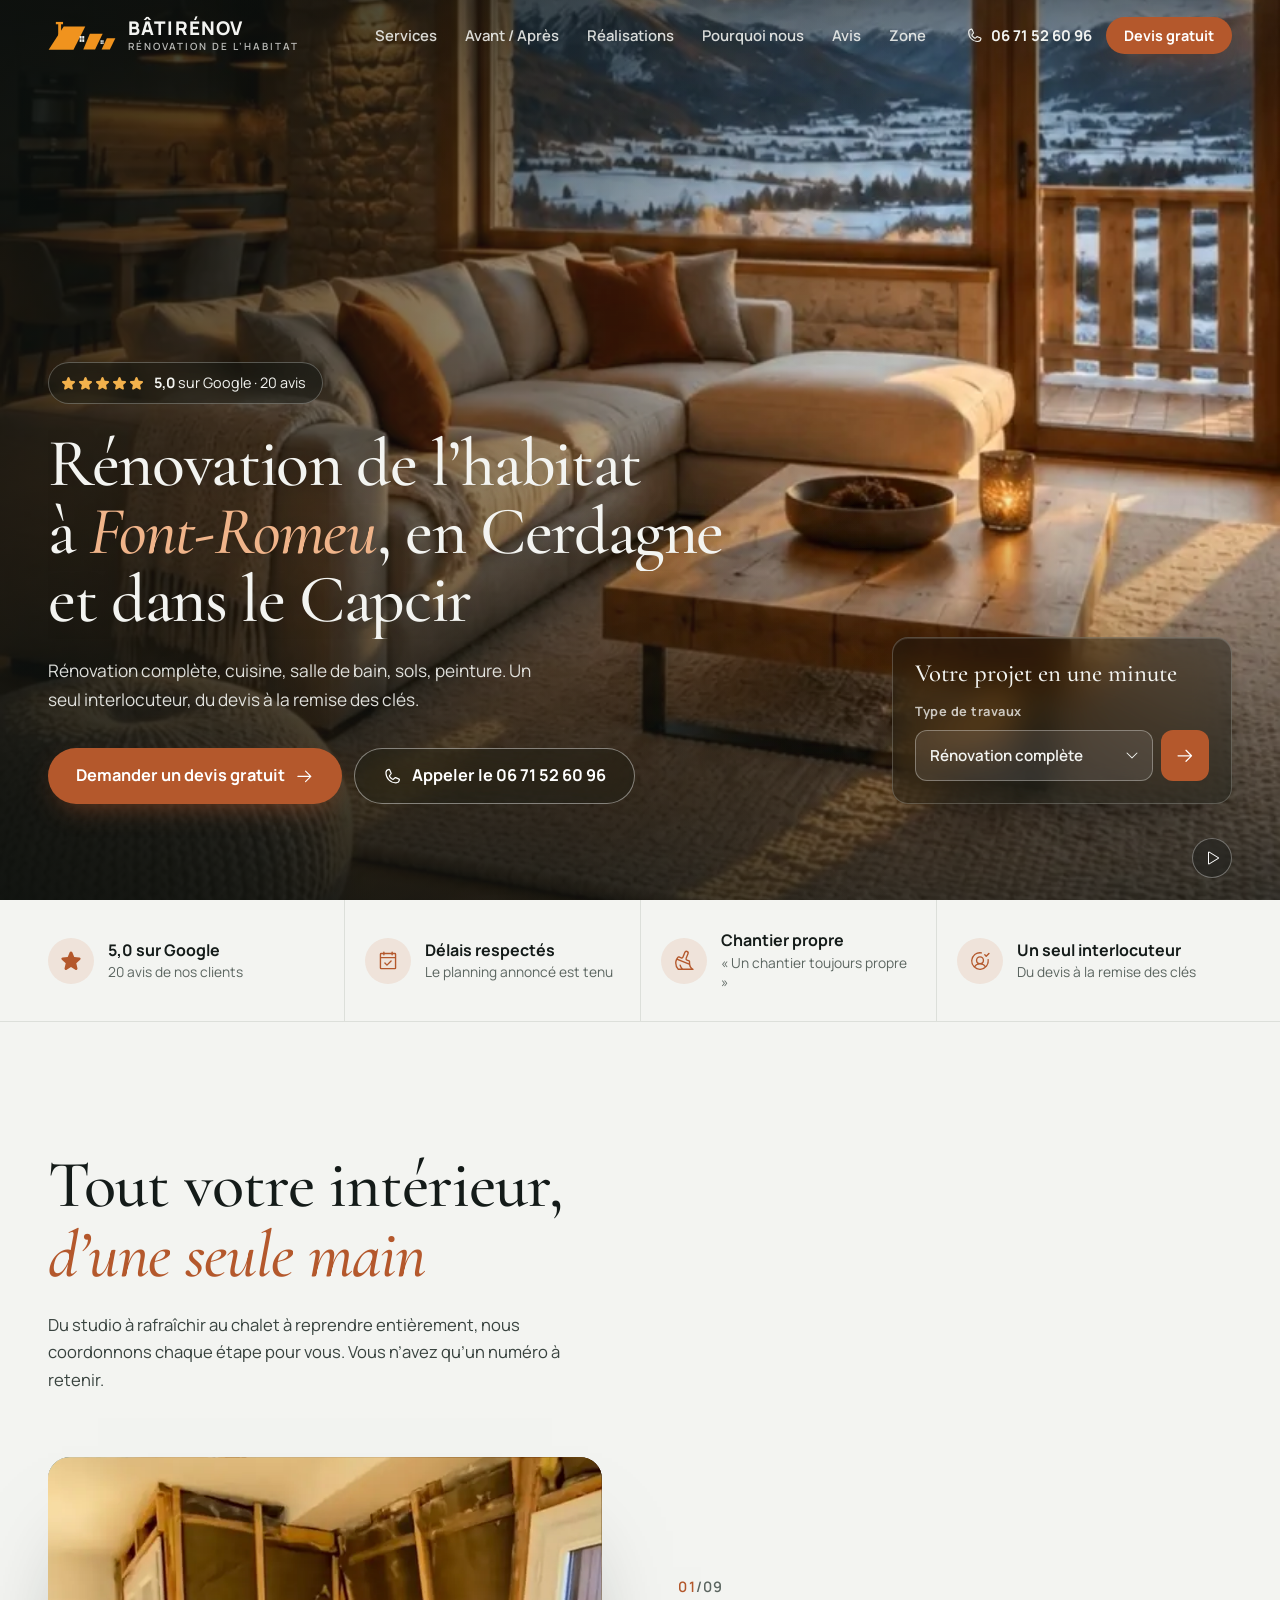
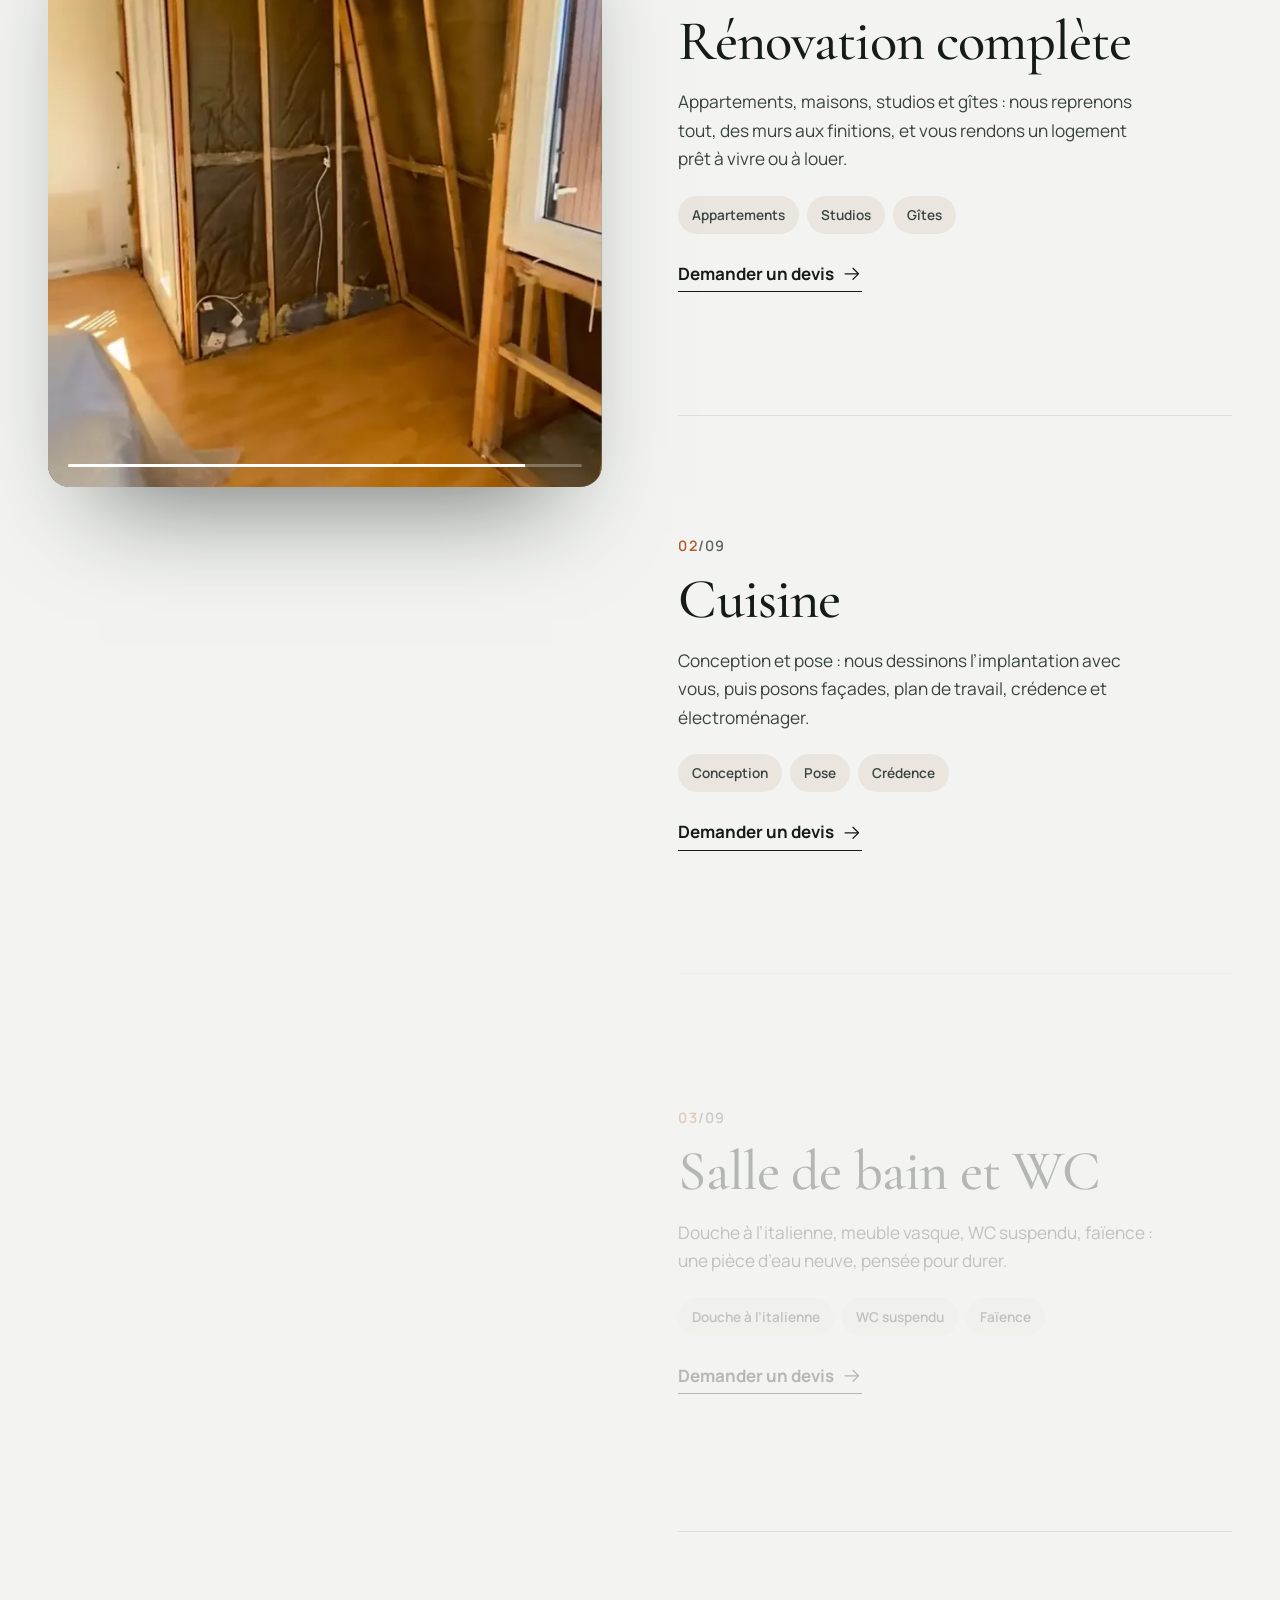
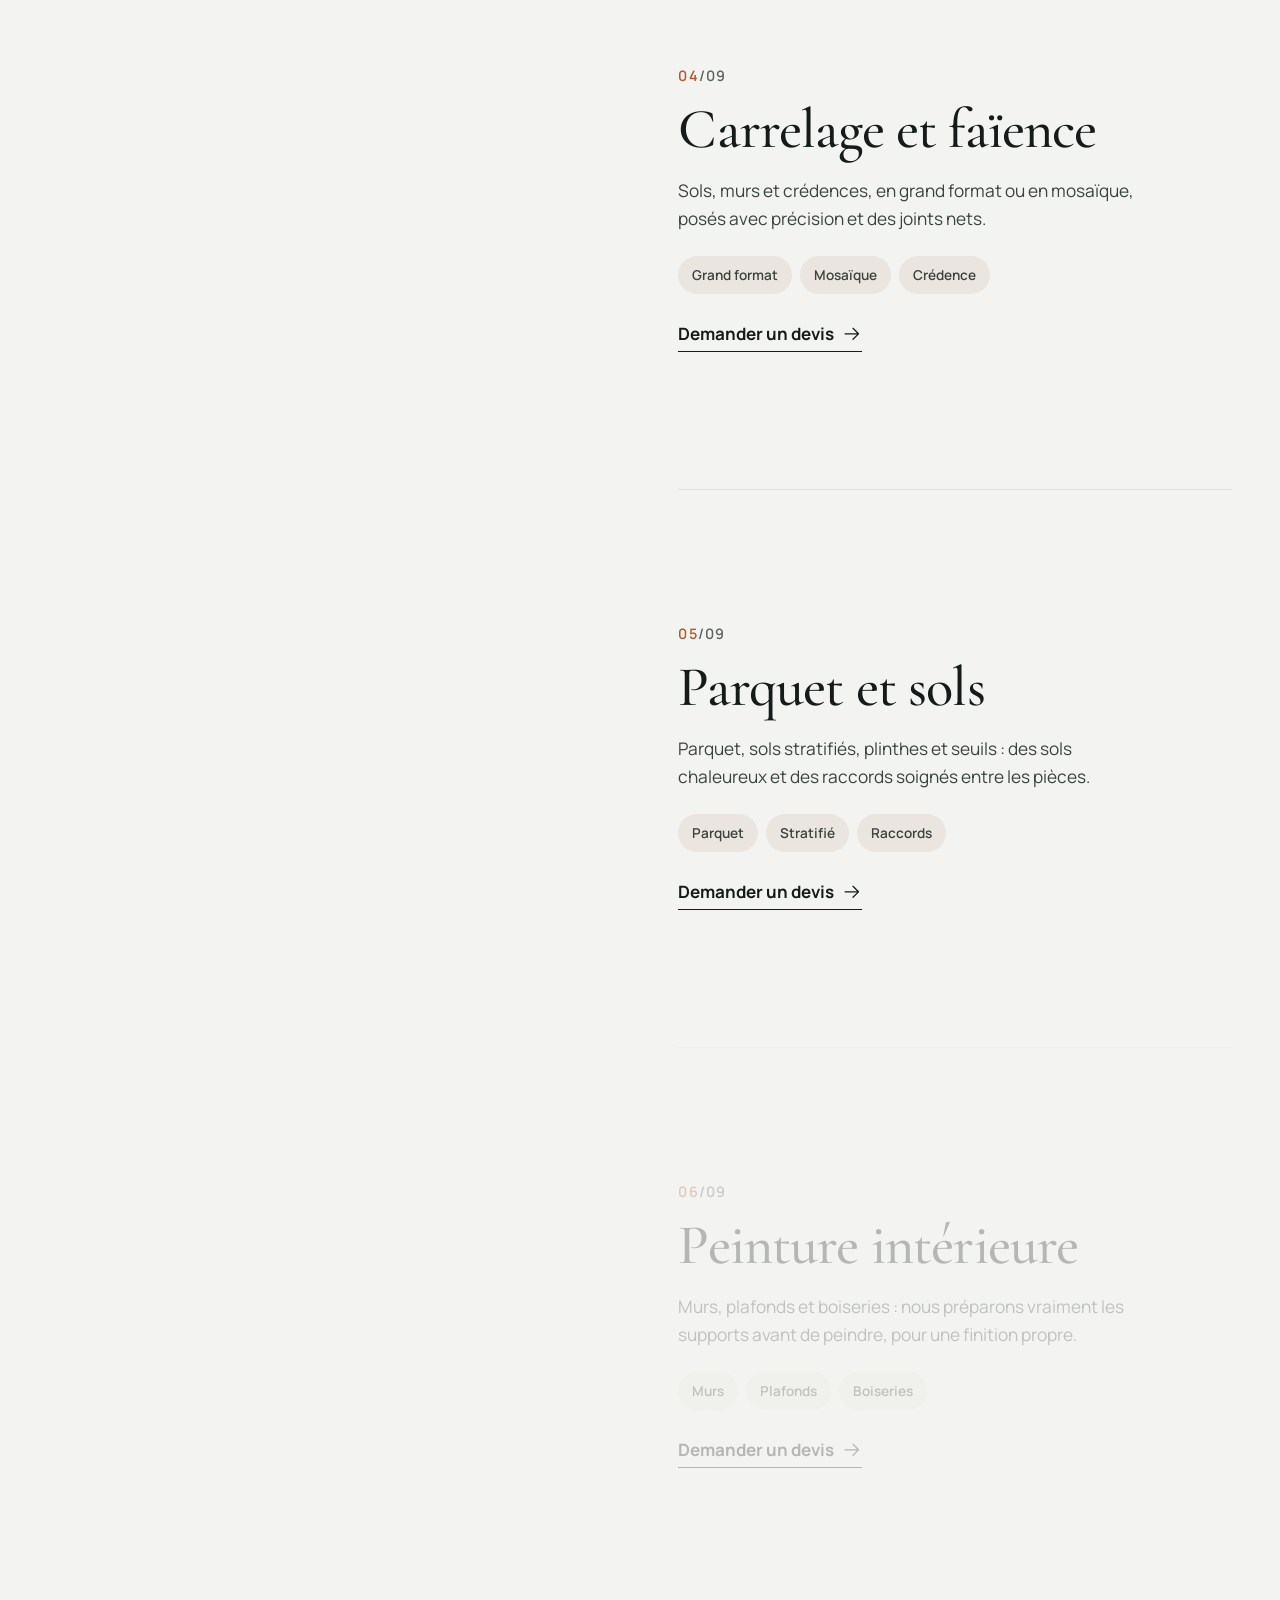
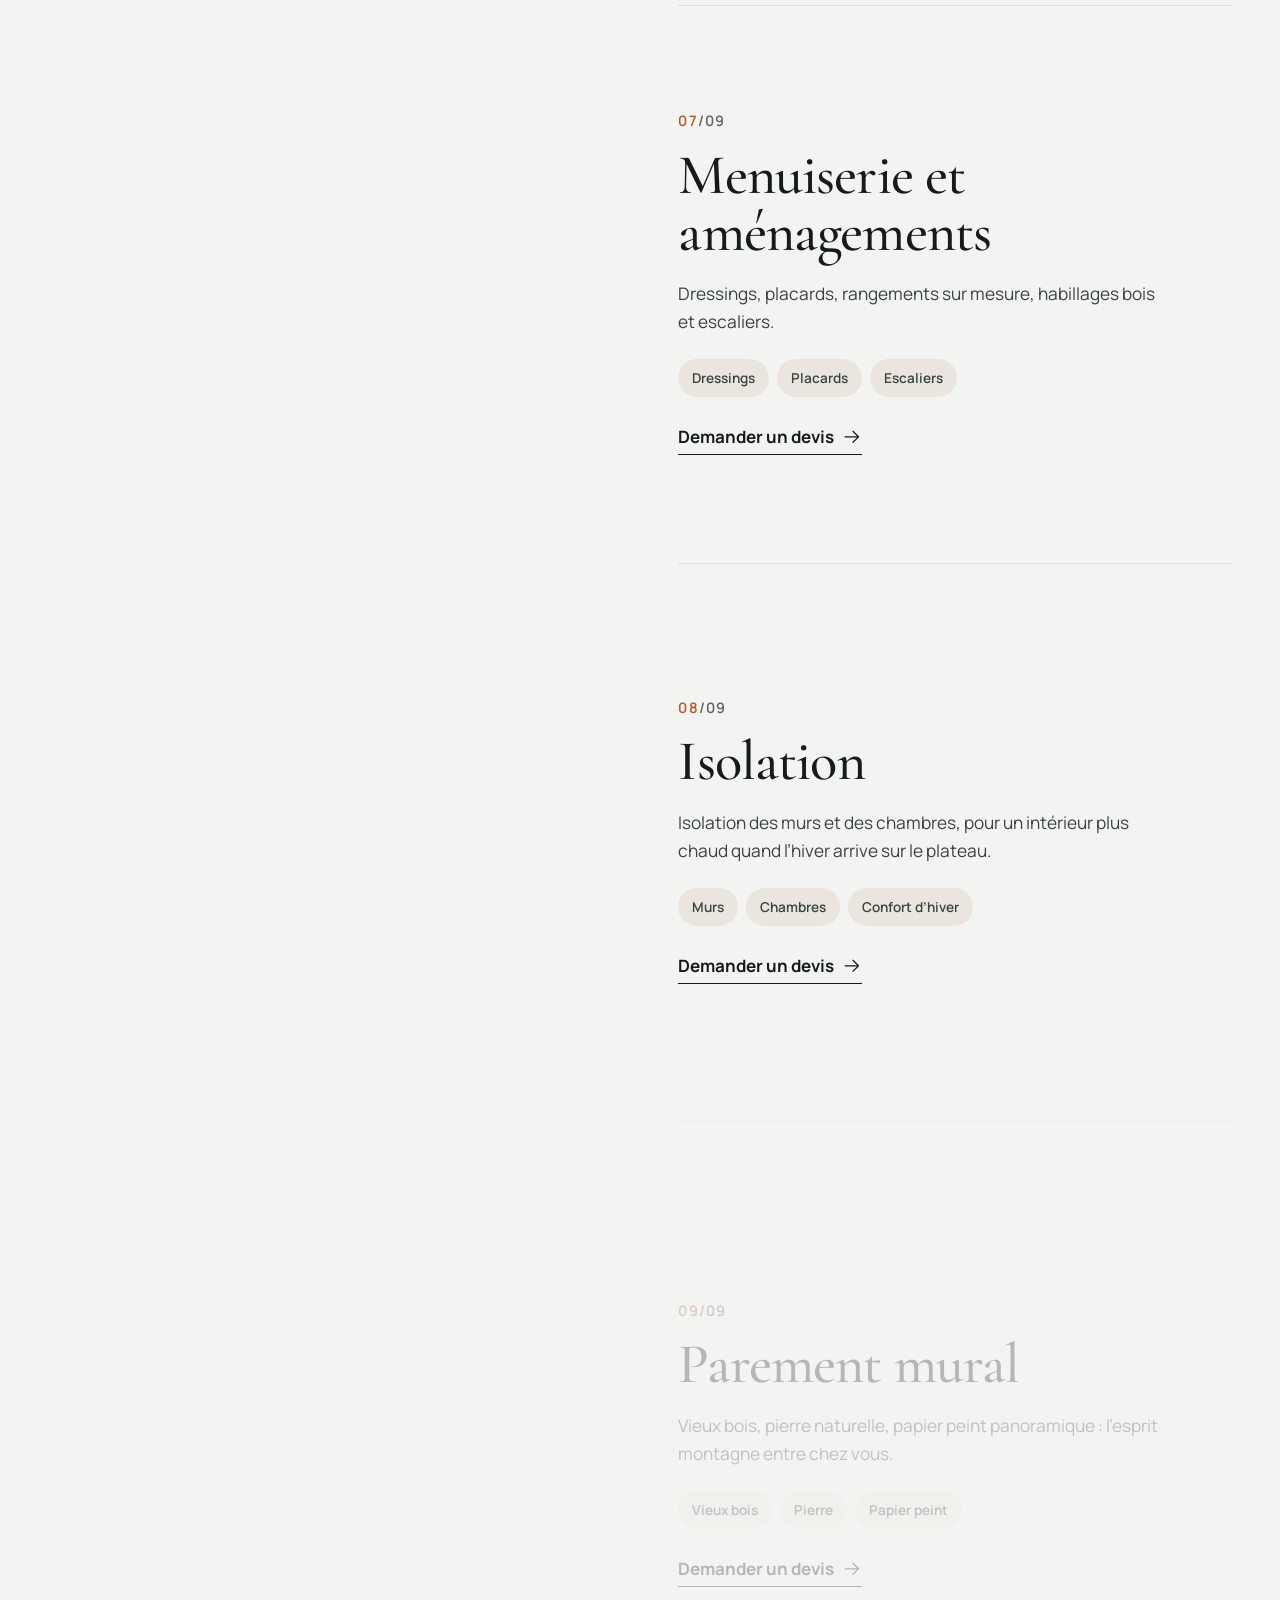
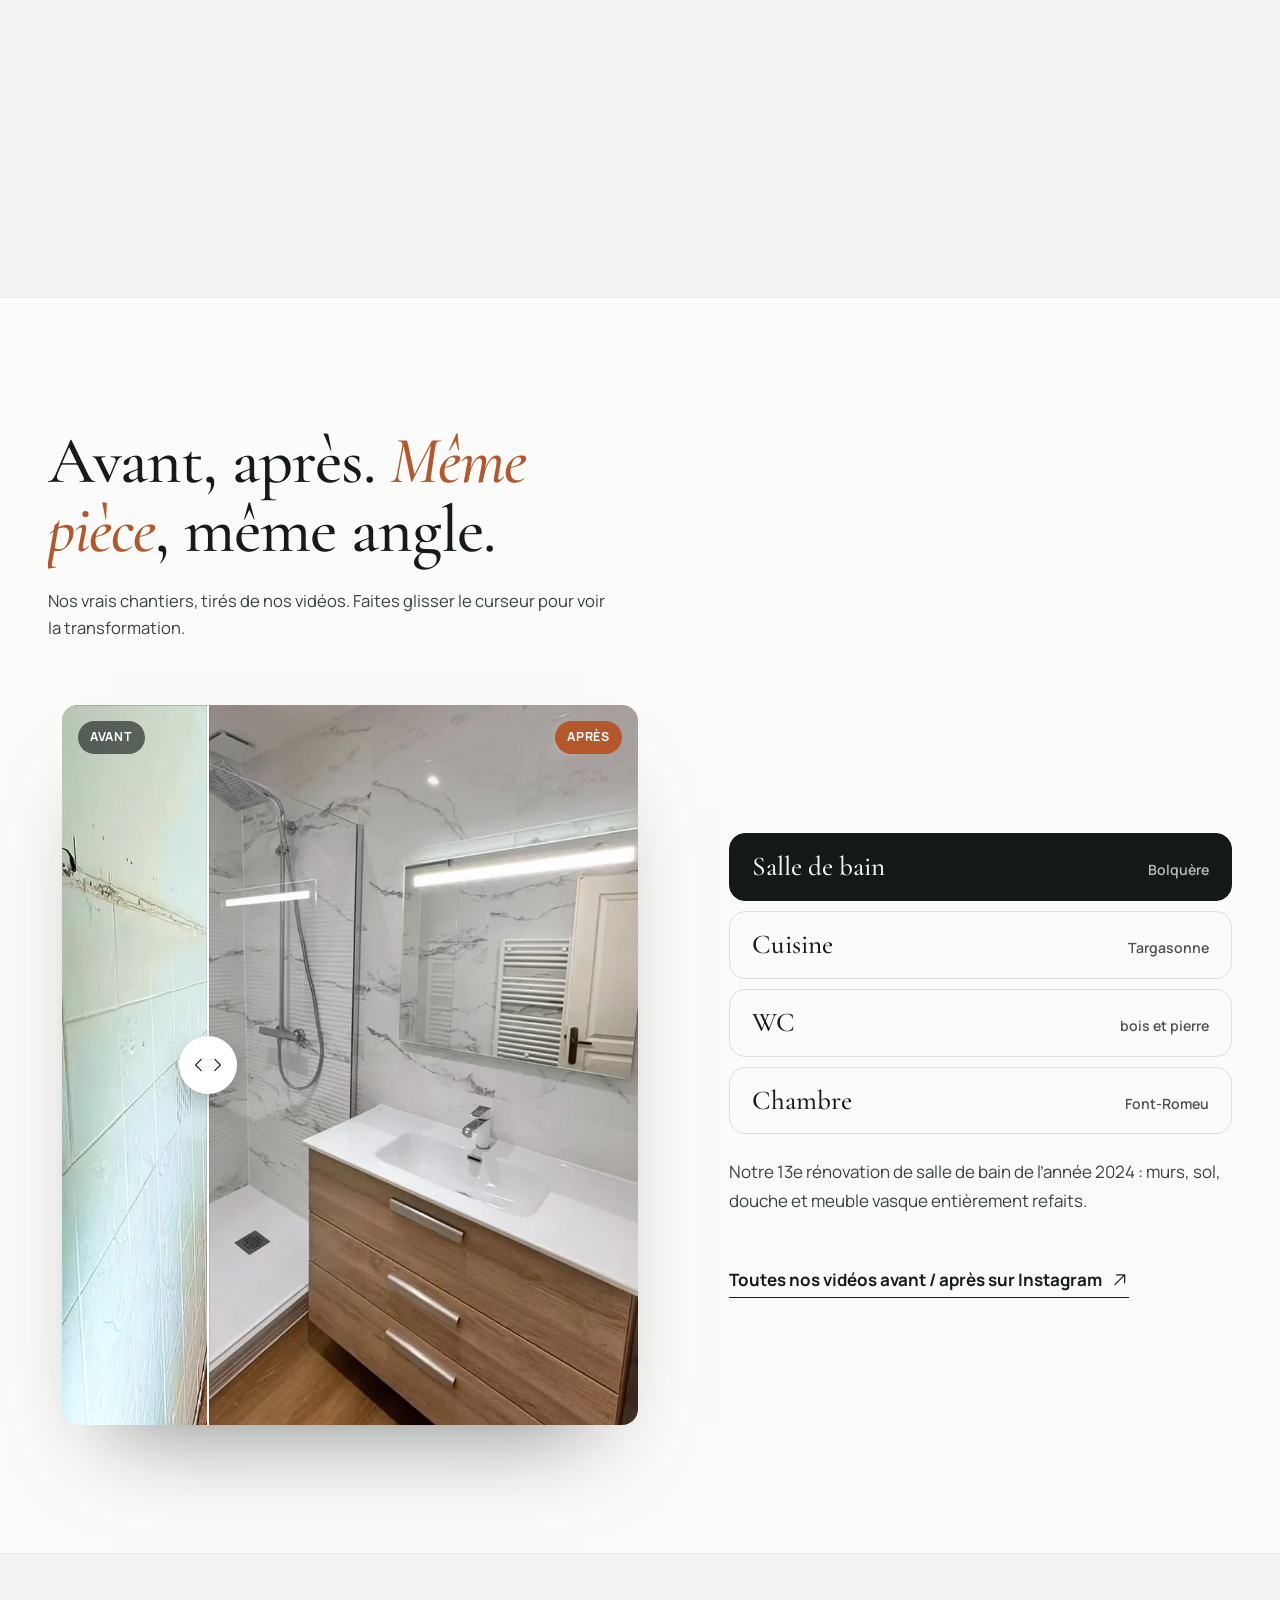
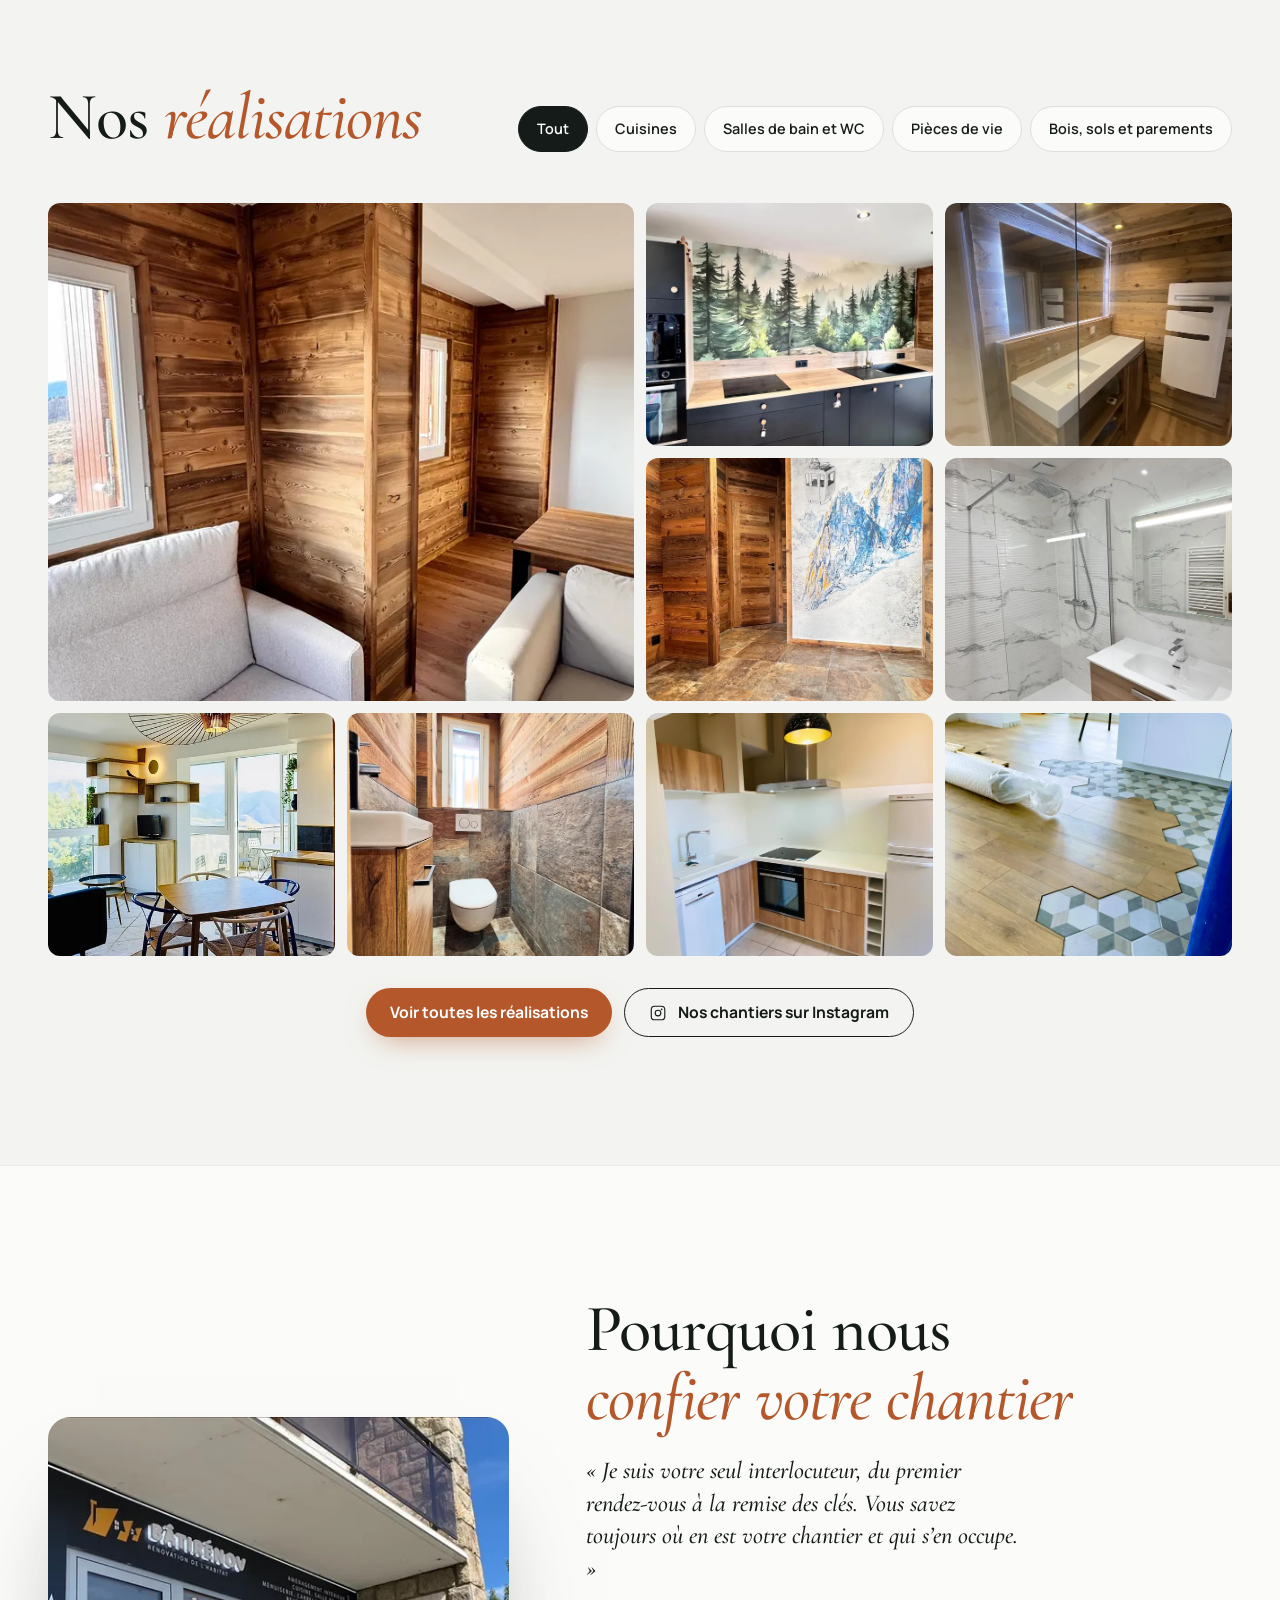
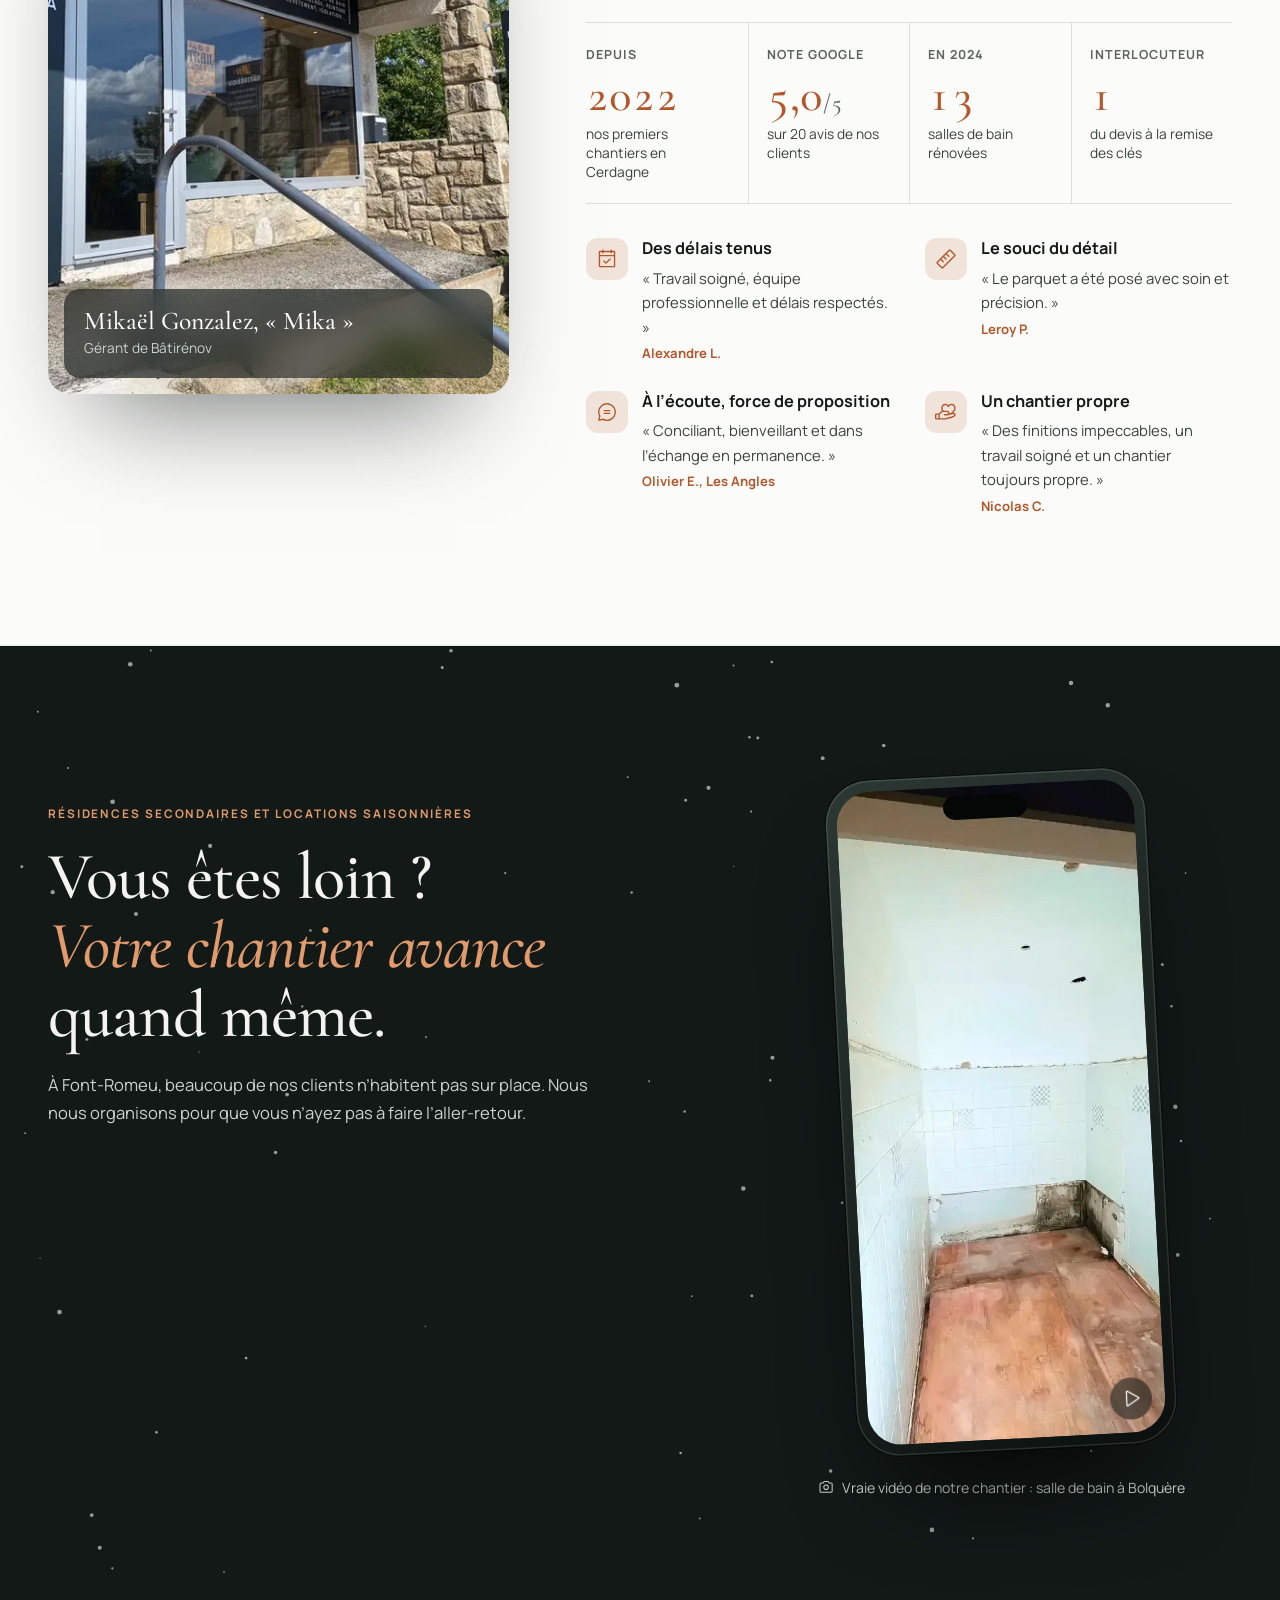
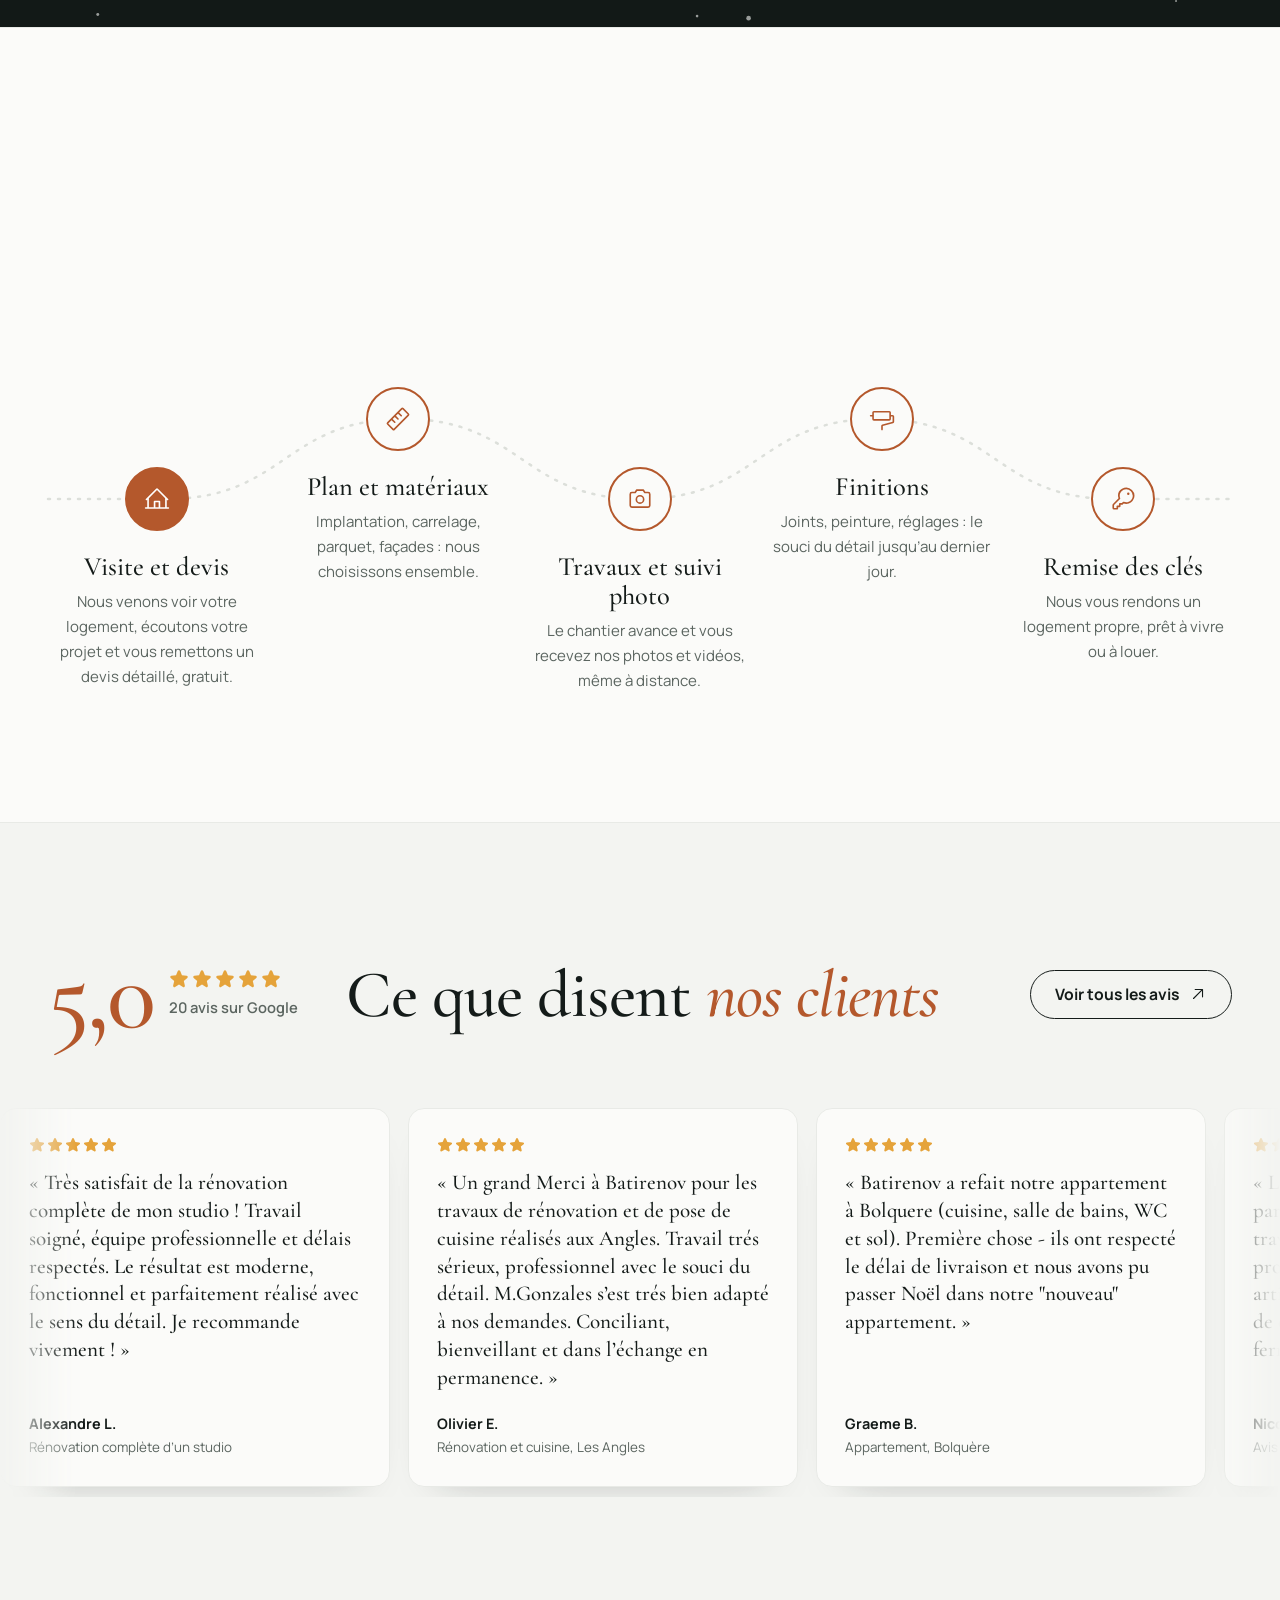
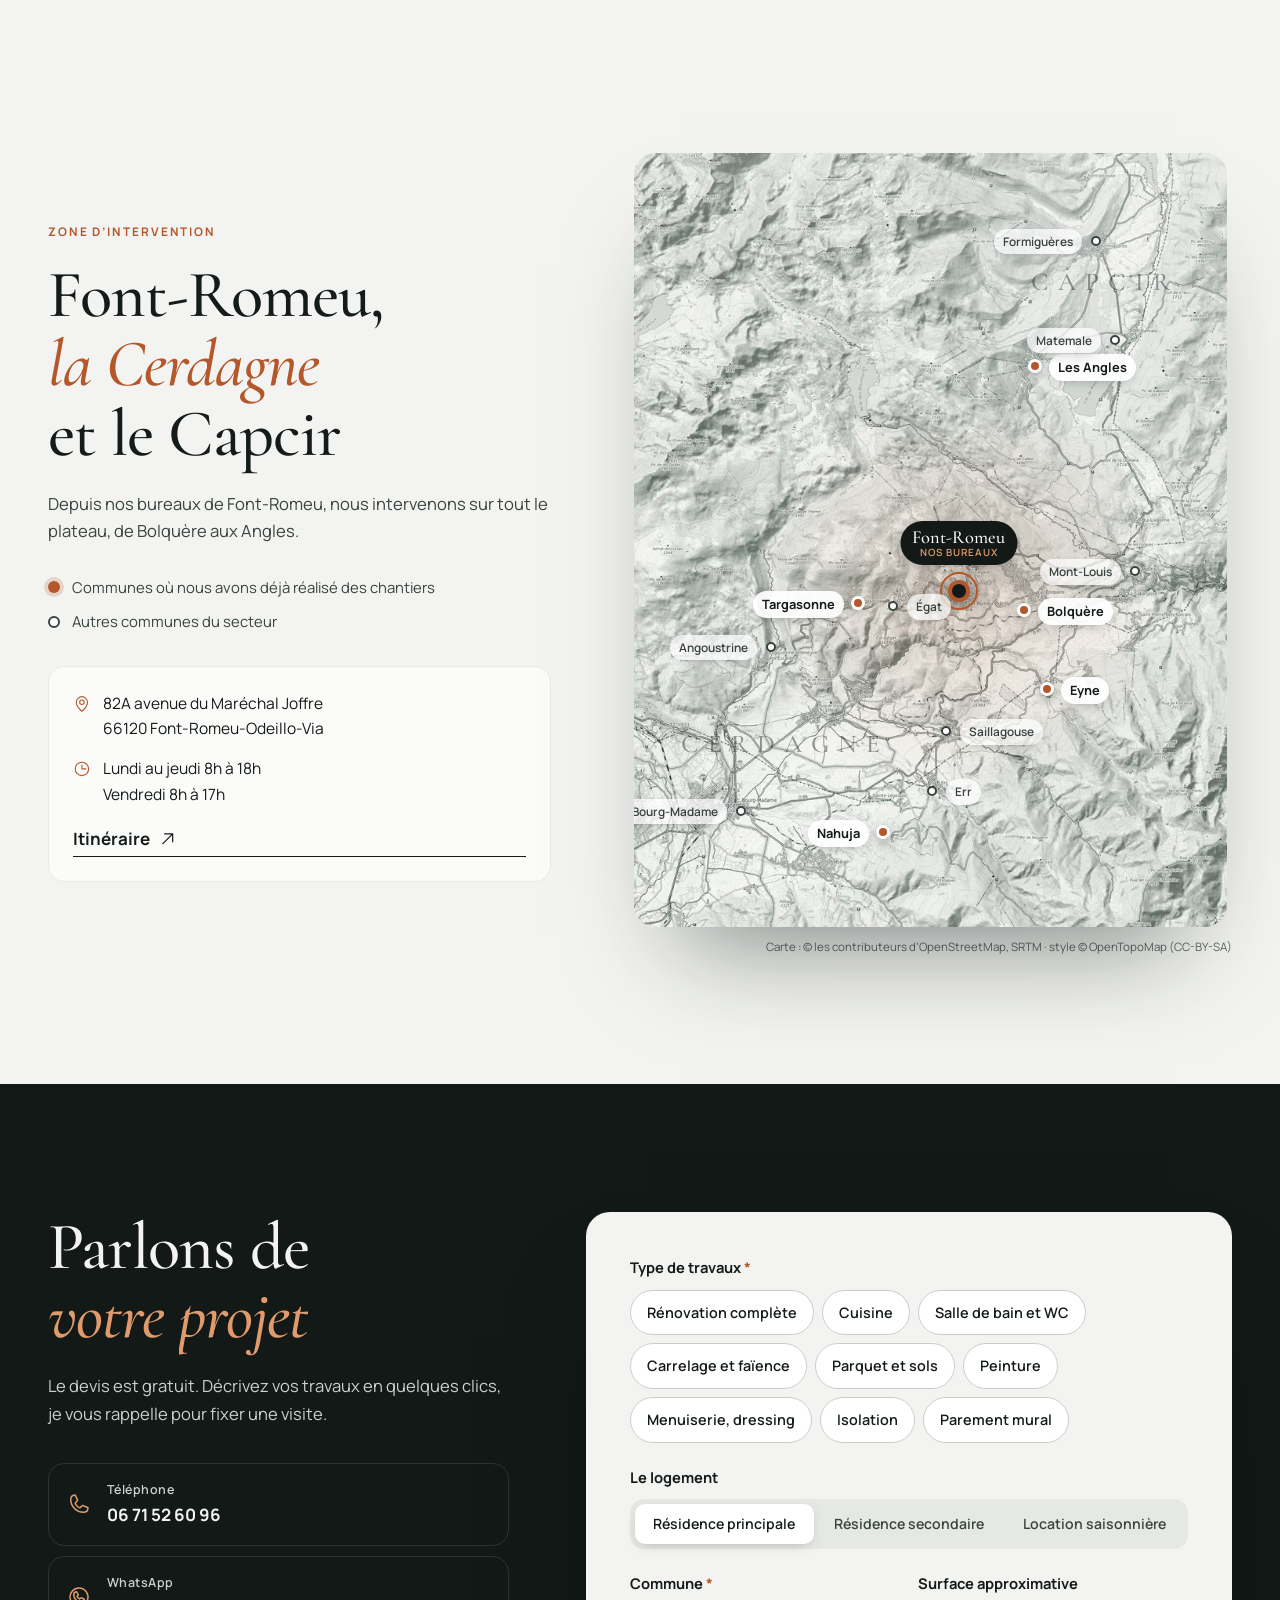
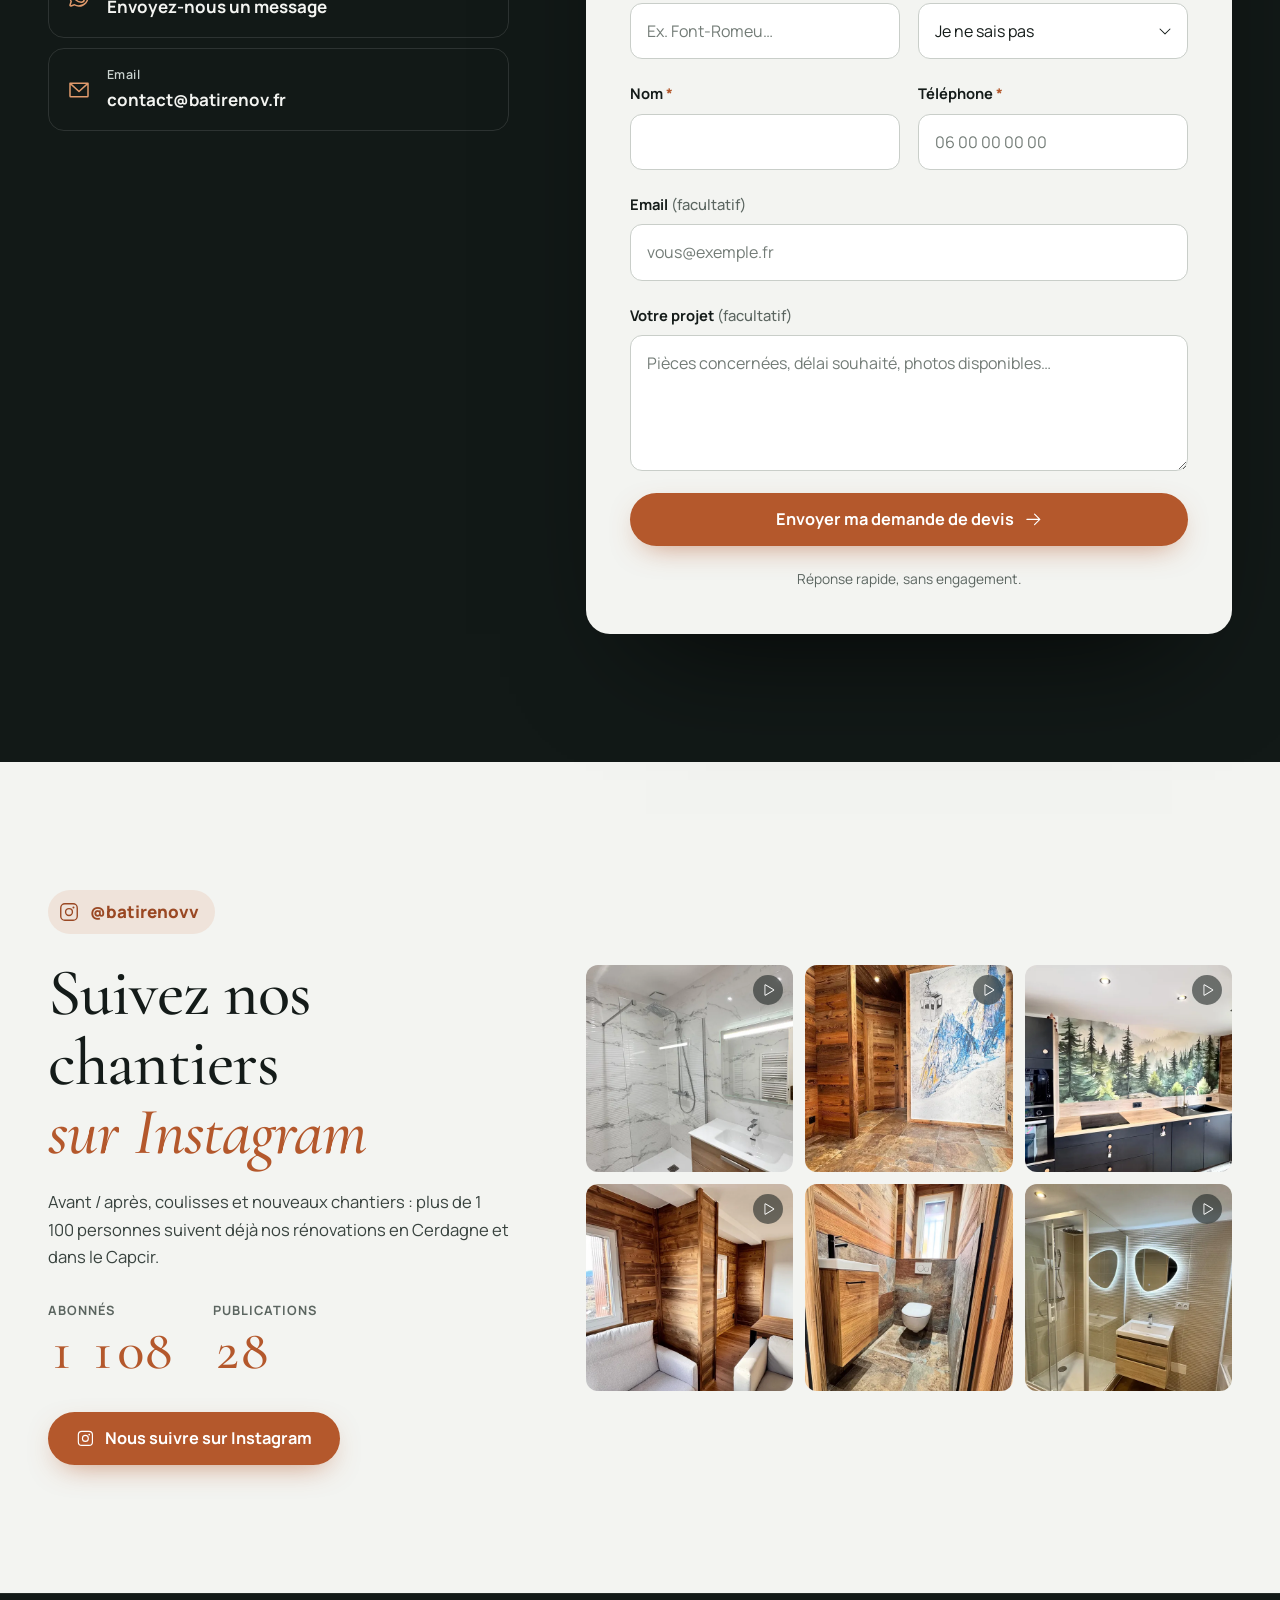
==== commit b9029828: "Vidéo d'accueil avec mouvement de caméra" ====
--- a/index.html
+++ b/index.html
@@ -21,7 +21,7 @@
 <link rel="preload" href="assets/fonts/manrope-wght.woff2" as="font" type="font/woff2" crossorigin>
 <link rel="preload" as="image" media="(min-width: 768px)" href="assets/img/hero-1920.webp" imagesrcset="assets/img/hero-1280.webp 1280w, assets/img/hero-1920.webp 1920w" imagesizes="100vw">
 <link rel="preload" as="image" media="(max-width: 767px)" href="assets/img/hero-m-828.webp">
-<link rel="stylesheet" href="assets/css/style.css?v=5">
+<link rel="stylesheet" href="assets/css/style.css?v=6">
 <script type="application/ld+json">
 {
   "@context": "https://schema.org",
@@ -48,7 +48,7 @@
 <script src="assets/js/gsap.min.js" defer></script>
 <script src="assets/js/ScrollTrigger.min.js" defer></script>
 <script src="assets/js/lenis.min.js" defer></script>
-<script src="assets/js/main.js?v=5" defer></script>
+<script src="assets/js/main.js?v=6" defer></script>
 </head>
 <body>
 <svg xmlns="http://www.w3.org/2000/svg" style="display:none"><symbol id="i-arrow-right" viewBox="0 0 256 256"><path d="M221.66,133.66l-72,72a8,8,0,0,1-11.32-11.32L196.69,136H40a8,8,0,0,1,0-16H196.69L138.34,61.66a8,8,0,0,1,11.32-11.32l72,72A8,8,0,0,1,221.66,133.66Z"/></symbol><symbol id="i-arrow-up-right" viewBox="0 0 256 256"><path d="M200,64V168a8,8,0,0,1-16,0V83.31L69.66,197.66a8,8,0,0,1-11.32-11.32L172.69,72H88a8,8,0,0,1,0-16H192A8,8,0,0,1,200,64Z"/></symbol><symbol id="i-broom" viewBox="0 0 256 256"><path d="M235.5,216.81c-22.56-11-35.5-34.58-35.5-64.8V134.73a15.94,15.94,0,0,0-10.09-14.87L165,110a8,8,0,0,1-4.48-10.34l21.32-53a28,28,0,0,0-16.1-37,28.14,28.14,0,0,0-35.82,16,.61.61,0,0,0,0,.12L108.9,79a8,8,0,0,1-10.37,4.49L73.11,73.14A15.89,15.89,0,0,0,55.74,76.8C34.68,98.45,24,123.75,24,152a111.45,111.45,0,0,0,31.18,77.53A8,8,0,0,0,61,232H232a8,8,0,0,0,3.5-15.19ZM67.14,88l25.41,10.3a24,24,0,0,0,31.23-13.45l21-53c2.56-6.11,9.47-9.27,15.43-7a12,12,0,0,1,6.88,15.92L145.69,93.76a24,24,0,0,0,13.43,31.14L184,134.73V152c0,.33,0,.66,0,1L55.77,101.71A108.84,108.84,0,0,1,67.14,88Zm48,128a87.53,87.53,0,0,1-24.34-42,8,8,0,0,0-15.49,4,105.16,105.16,0,0,0,18.36,38H64.44A95.54,95.54,0,0,1,40,152a85.9,85.9,0,0,1,7.73-36.29l137.8,55.12c3,18,10.56,33.48,21.89,45.16Z"/></symbol><symbol id="i-calendar-check" viewBox="0 0 256 256"><path d="M208,32H184V24a8,8,0,0,0-16,0v8H88V24a8,8,0,0,0-16,0v8H48A16,16,0,0,0,32,48V208a16,16,0,0,0,16,16H208a16,16,0,0,0,16-16V48A16,16,0,0,0,208,32ZM72,48v8a8,8,0,0,0,16,0V48h80v8a8,8,0,0,0,16,0V48h24V80H48V48ZM208,208H48V96H208V208Zm-38.34-85.66a8,8,0,0,1,0,11.32l-48,48a8,8,0,0,1-11.32,0l-24-24a8,8,0,0,1,11.32-11.32L116,164.69l42.34-42.35A8,8,0,0,1,169.66,122.34Z"/></symbol><symbol id="i-camera" viewBox="0 0 256 256"><path d="M208,56H180.28L166.65,35.56A8,8,0,0,0,160,32H96a8,8,0,0,0-6.65,3.56L75.71,56H48A24,24,0,0,0,24,80V192a24,24,0,0,0,24,24H208a24,24,0,0,0,24-24V80A24,24,0,0,0,208,56Zm8,136a8,8,0,0,1-8,8H48a8,8,0,0,1-8-8V80a8,8,0,0,1,8-8H80a8,8,0,0,0,6.66-3.56L100.28,48h55.43l13.63,20.44A8,8,0,0,0,176,72h32a8,8,0,0,1,8,8ZM128,88a44,44,0,1,0,44,44A44.05,44.05,0,0,0,128,88Zm0,72a28,28,0,1,1,28-28A28,28,0,0,1,128,160Z"/></symbol><symbol id="i-caret-left" viewBox="0 0 256 256"><path d="M165.66,202.34a8,8,0,0,1-11.32,11.32l-80-80a8,8,0,0,1,0-11.32l80-80a8,8,0,0,1,11.32,11.32L91.31,128Z"/></symbol><symbol id="i-caret-right" viewBox="0 0 256 256"><path d="M181.66,133.66l-80,80a8,8,0,0,1-11.32-11.32L164.69,128,90.34,53.66a8,8,0,0,1,11.32-11.32l80,80A8,8,0,0,1,181.66,133.66Z"/></symbol><symbol id="i-chat-circle-text" viewBox="0 0 256 256"><path d="M168,112a8,8,0,0,1-8,8H96a8,8,0,0,1,0-16h64A8,8,0,0,1,168,112Zm-8,24H96a8,8,0,0,0,0,16h64a8,8,0,0,0,0-16Zm72-8A104,104,0,0,1,79.12,219.82L45.07,231.17a16,16,0,0,1-20.24-20.24l11.35-34.05A104,104,0,1,1,232,128Zm-16,0A88,88,0,1,0,51.81,172.06a8,8,0,0,1,.66,6.54L40,216,77.4,203.53a7.85,7.85,0,0,1,2.53-.42,8,8,0,0,1,4,1.08A88,88,0,0,0,216,128Z"/></symbol><symbol id="i-check" viewBox="0 0 256 256"><path d="M229.66,77.66l-128,128a8,8,0,0,1-11.32,0l-56-56a8,8,0,0,1,11.32-11.32L96,188.69,218.34,66.34a8,8,0,0,1,11.32,11.32Z"/></symbol><symbol id="i-clock" viewBox="0 0 256 256"><path d="M128,24A104,104,0,1,0,232,128,104.11,104.11,0,0,0,128,24Zm0,192a88,88,0,1,1,88-88A88.1,88.1,0,0,1,128,216Zm64-88a8,8,0,0,1-8,8H128a8,8,0,0,1-8-8V72a8,8,0,0,1,16,0v48h48A8,8,0,0,1,192,128Z"/></symbol><symbol id="i-envelope-simple" viewBox="0 0 256 256"><path d="M224,48H32a8,8,0,0,0-8,8V192a16,16,0,0,0,16,16H216a16,16,0,0,0,16-16V56A8,8,0,0,0,224,48ZM203.43,64,128,133.15,52.57,64ZM216,192H40V74.19l82.59,75.71a8,8,0,0,0,10.82,0L216,74.19V192Z"/></symbol><symbol id="i-hand-heart" viewBox="0 0 256 256"><path d="M230.33,141.06a24.34,24.34,0,0,0-18.61-4.77C230.5,117.33,240,98.48,240,80c0-26.47-21.29-48-47.46-48A47.58,47.58,0,0,0,156,48.75,47.58,47.58,0,0,0,119.46,32C93.29,32,72,53.53,72,80c0,11,3.24,21.69,10.06,33a31.87,31.87,0,0,0-14.75,8.4L44.69,144H16A16,16,0,0,0,0,160v40a16,16,0,0,0,16,16H120a7.93,7.93,0,0,0,1.94-.24l64-16a6.94,6.94,0,0,0,1.19-.4L226,182.82l.44-.2a24.6,24.6,0,0,0,3.93-41.56ZM119.46,48A31.15,31.15,0,0,1,148.6,67a8,8,0,0,0,14.8,0,31.15,31.15,0,0,1,29.14-19C209.59,48,224,62.65,224,80c0,19.51-15.79,41.58-45.66,63.9l-11.09,2.55A28,28,0,0,0,140,112H100.68C92.05,100.36,88,90.12,88,80,88,62.65,102.41,48,119.46,48ZM16,160H40v40H16Zm203.43,8.21-38,16.18L119,200H56V155.31l22.63-22.62A15.86,15.86,0,0,1,89.94,128H140a12,12,0,0,1,0,24H112a8,8,0,0,0,0,16h32a8.32,8.32,0,0,0,1.79-.2l67-15.41.31-.08a8.6,8.6,0,0,1,6.3,15.9Z"/></symbol><symbol id="i-house-line" viewBox="0 0 256 256"><path d="M240,208H224V136l2.34,2.34A8,8,0,0,0,237.66,127L139.31,28.68a16,16,0,0,0-22.62,0L18.34,127a8,8,0,0,0,11.32,11.31L32,136v72H16a8,8,0,0,0,0,16H240a8,8,0,0,0,0-16ZM48,120l80-80,80,80v88H160V152a8,8,0,0,0-8-8H104a8,8,0,0,0-8,8v56H48Zm96,88H112V160h32Z"/></symbol><symbol id="i-instagram-logo" viewBox="0 0 256 256"><path d="M128,80a48,48,0,1,0,48,48A48.05,48.05,0,0,0,128,80Zm0,80a32,32,0,1,1,32-32A32,32,0,0,1,128,160ZM176,24H80A56.06,56.06,0,0,0,24,80v96a56.06,56.06,0,0,0,56,56h96a56.06,56.06,0,0,0,56-56V80A56.06,56.06,0,0,0,176,24Zm40,152a40,40,0,0,1-40,40H80a40,40,0,0,1-40-40V80A40,40,0,0,1,80,40h96a40,40,0,0,1,40,40ZM192,76a12,12,0,1,1-12-12A12,12,0,0,1,192,76Z"/></symbol><symbol id="i-key" viewBox="0 0 256 256"><path d="M216.57,39.43A80,80,0,0,0,83.91,120.78L28.69,176A15.86,15.86,0,0,0,24,187.31V216a16,16,0,0,0,16,16H72a8,8,0,0,0,8-8V208H96a8,8,0,0,0,8-8V184h16a8,8,0,0,0,5.66-2.34l9.56-9.57A79.73,79.73,0,0,0,160,176h.1A80,80,0,0,0,216.57,39.43ZM224,98.1c-1.09,34.09-29.75,61.86-63.89,61.9H160a63.7,63.7,0,0,1-23.65-4.51,8,8,0,0,0-8.84,1.68L116.69,168H96a8,8,0,0,0-8,8v16H72a8,8,0,0,0-8,8v16H40V187.31l58.83-58.82a8,8,0,0,0,1.68-8.84A63.72,63.72,0,0,1,96,95.92c0-34.14,27.81-62.8,61.9-63.89A64,64,0,0,1,224,98.1ZM192,76a12,12,0,1,1-12-12A12,12,0,0,1,192,76Z"/></symbol><symbol id="i-list" viewBox="0 0 256 256"><path d="M224,128a8,8,0,0,1-8,8H40a8,8,0,0,1,0-16H216A8,8,0,0,1,224,128ZM40,72H216a8,8,0,0,0,0-16H40a8,8,0,0,0,0,16ZM216,184H40a8,8,0,0,0,0,16H216a8,8,0,0,0,0-16Z"/></symbol><symbol id="i-map-pin" viewBox="0 0 256 256"><path d="M128,64a40,40,0,1,0,40,40A40,40,0,0,0,128,64Zm0,64a24,24,0,1,1,24-24A24,24,0,0,1,128,128Zm0-112a88.1,88.1,0,0,0-88,88c0,31.4,14.51,64.68,42,96.25a254.19,254.19,0,0,0,41.45,38.3,8,8,0,0,0,9.18,0A254.19,254.19,0,0,0,174,200.25c27.45-31.57,42-64.85,42-96.25A88.1,88.1,0,0,0,128,16Zm0,206c-16.53-13-72-60.75-72-118a72,72,0,0,1,144,0C200,161.23,144.53,209,128,222Z"/></symbol><symbol id="i-paint-roller" viewBox="0 0 256 256"><path d="M232,88H216V64a16,16,0,0,0-16-16H48A16,16,0,0,0,32,64V88H16a8,8,0,0,0,0,16H32v24a16,16,0,0,0,16,16H200a16,16,0,0,0,16-16V104h16v50L131.6,182.65A16.07,16.07,0,0,0,120,198v34a8,8,0,0,0,16,0V198l100.4-28.68A16.07,16.07,0,0,0,248,154V104A16,16,0,0,0,232,88Zm-32,40H48V64H200v64Z"/></symbol><symbol id="i-pause" viewBox="0 0 256 256"><path d="M200,32H160a16,16,0,0,0-16,16V208a16,16,0,0,0,16,16h40a16,16,0,0,0,16-16V48A16,16,0,0,0,200,32Zm0,176H160V48h40ZM96,32H56A16,16,0,0,0,40,48V208a16,16,0,0,0,16,16H96a16,16,0,0,0,16-16V48A16,16,0,0,0,96,32Zm0,176H56V48H96Z"/></symbol><symbol id="i-phone" viewBox="0 0 256 256"><path d="M222.37,158.46l-47.11-21.11-.13-.06a16,16,0,0,0-15.17,1.4,8.12,8.12,0,0,0-.75.56L134.87,160c-15.42-7.49-31.34-23.29-38.83-38.51l20.78-24.71c.2-.25.39-.5.57-.77a16,16,0,0,0,1.32-15.06l0-.12L97.54,33.64a16,16,0,0,0-16.62-9.52A56.26,56.26,0,0,0,32,80c0,79.4,64.6,144,144,144a56.26,56.26,0,0,0,55.88-48.92A16,16,0,0,0,222.37,158.46ZM176,208A128.14,128.14,0,0,1,48,80,40.2,40.2,0,0,1,82.87,40a.61.61,0,0,0,0,.12l21,47L83.2,111.86a6.13,6.13,0,0,0-.57.77,16,16,0,0,0-1,15.7c9.06,18.53,27.73,37.06,46.46,46.11a16,16,0,0,0,15.75-1.14,8.44,8.44,0,0,0,.74-.56L168.89,152l47,21.05h0s.08,0,.11,0A40.21,40.21,0,0,1,176,208Z"/></symbol><symbol id="i-play" viewBox="0 0 256 256"><path d="M232.4,114.49,88.32,26.35a16,16,0,0,0-16.2-.3A15.86,15.86,0,0,0,64,39.87V216.13A15.94,15.94,0,0,0,80,232a16.07,16.07,0,0,0,8.36-2.35L232.4,141.51a15.81,15.81,0,0,0,0-27ZM80,215.94V40l143.83,88Z"/></symbol><symbol id="i-ruler" viewBox="0 0 256 256"><path d="M235.32,73.37,182.63,20.69a16,16,0,0,0-22.63,0L20.68,160a16,16,0,0,0,0,22.63l52.69,52.68a16,16,0,0,0,22.63,0L235.32,96A16,16,0,0,0,235.32,73.37ZM84.68,224,32,171.31l32-32,26.34,26.35a8,8,0,0,0,11.32-11.32L75.31,128,96,107.31l26.34,26.35a8,8,0,0,0,11.32-11.32L107.31,96,128,75.31l26.34,26.35a8,8,0,0,0,11.32-11.32L139.31,64l32-32L224,84.69Z"/></symbol><symbol id="i-snowflake" viewBox="0 0 256 256"><path d="M223.77,150.09a8,8,0,0,1-5.86,9.68l-24.64,6,6.46,24.11a8,8,0,0,1-5.66,9.8A8.25,8.25,0,0,1,192,200a8,8,0,0,1-7.72-5.93l-7.72-28.8L136,141.86v46.83l21.66,21.65a8,8,0,0,1-11.32,11.32L128,203.31l-18.34,18.35a8,8,0,0,1-11.32-11.32L120,188.69V141.86L79.45,165.27l-7.72,28.8A8,8,0,0,1,64,200a8.25,8.25,0,0,1-2.08-.27,8,8,0,0,1-5.66-9.8l6.46-24.11-24.64-6a8,8,0,0,1,3.82-15.54l29.45,7.23L112,128,71.36,104.54l-29.45,7.23A7.85,7.85,0,0,1,40,112a8,8,0,0,1-1.91-15.77l24.64-6L56.27,66.07a8,8,0,0,1,15.46-4.14l7.72,28.8L120,114.14V67.31L98.34,45.66a8,8,0,0,1,11.32-11.32L128,52.69l18.34-18.35a8,8,0,0,1,11.32,11.32L136,67.31v46.83l40.55-23.41,7.72-28.8a8,8,0,0,1,15.46,4.14l-6.46,24.11,24.64,6A8,8,0,0,1,216,112a7.85,7.85,0,0,1-1.91-.23l-29.45-7.23L144,128l40.64,23.46,29.45-7.23A8,8,0,0,1,223.77,150.09Z"/></symbol><symbol id="i-sparkle" viewBox="0 0 256 256"><path d="M197.58,129.06,146,110l-19-51.62a15.92,15.92,0,0,0-29.88,0L78,110l-51.62,19a15.92,15.92,0,0,0,0,29.88L78,178l19,51.62a15.92,15.92,0,0,0,29.88,0L146,178l51.62-19a15.92,15.92,0,0,0,0-29.88ZM137,164.22a8,8,0,0,0-4.74,4.74L112,223.85,91.78,169A8,8,0,0,0,87,164.22L32.15,144,87,123.78A8,8,0,0,0,91.78,119L112,64.15,132.22,119a8,8,0,0,0,4.74,4.74L191.85,144ZM144,40a8,8,0,0,1,8-8h16V16a8,8,0,0,1,16,0V32h16a8,8,0,0,1,0,16H184V64a8,8,0,0,1-16,0V48H152A8,8,0,0,1,144,40ZM248,88a8,8,0,0,1-8,8h-8v8a8,8,0,0,1-16,0V96h-8a8,8,0,0,1,0-16h8V72a8,8,0,0,1,16,0v8h8A8,8,0,0,1,248,88Z"/></symbol><symbol id="i-star-fill" viewBox="0 0 256 256"><path d="M234.29,114.85l-45,38.83L203,211.75a16.4,16.4,0,0,1-24.5,17.82L128,198.49,77.47,229.57A16.4,16.4,0,0,1,53,211.75l13.76-58.07-45-38.83A16.46,16.46,0,0,1,31.08,86l59-4.76,22.76-55.08a16.36,16.36,0,0,1,30.27,0l22.75,55.08,59,4.76a16.46,16.46,0,0,1,9.37,28.86Z"/></symbol><symbol id="i-star" viewBox="0 0 256 256"><path d="M239.18,97.26A16.38,16.38,0,0,0,224.92,86l-59-4.76L143.14,26.15a16.36,16.36,0,0,0-30.27,0L90.11,81.23,31.08,86a16.46,16.46,0,0,0-9.37,28.86l45,38.83L53,211.75a16.38,16.38,0,0,0,24.5,17.82L128,198.49l50.53,31.08A16.4,16.4,0,0,0,203,211.75l-13.76-58.07,45-38.83A16.43,16.43,0,0,0,239.18,97.26Zm-15.34,5.47-48.7,42a8,8,0,0,0-2.56,7.91l14.88,62.8a.37.37,0,0,1-.17.48c-.18.14-.23.11-.38,0l-54.72-33.65a8,8,0,0,0-8.38,0L69.09,215.94c-.15.09-.19.12-.38,0a.37.37,0,0,1-.17-.48l14.88-62.8a8,8,0,0,0-2.56-7.91l-48.7-42c-.12-.1-.23-.19-.13-.5s.18-.27.33-.29l63.92-5.16A8,8,0,0,0,103,91.86l24.62-59.61c.08-.17.11-.25.35-.25s.27.08.35.25L153,91.86a8,8,0,0,0,6.75,4.92l63.92,5.16c.15,0,.24,0,.33.29S224,102.63,223.84,102.73Z"/></symbol><symbol id="i-user-circle-check" viewBox="0 0 256 256"><path d="M221.35,104.11a8,8,0,0,0-6.57,9.21A88.85,88.85,0,0,1,216,128a87.62,87.62,0,0,1-22.24,58.41,79.66,79.66,0,0,0-36.06-28.75,48,48,0,1,0-59.4,0,79.66,79.66,0,0,0-36.06,28.75A88,88,0,0,1,128,40a88.76,88.76,0,0,1,14.68,1.22,8,8,0,0,0,2.64-15.78,103.92,103.92,0,1,0,85.24,85.24A8,8,0,0,0,221.35,104.11ZM96,120a32,32,0,1,1,32,32A32,32,0,0,1,96,120ZM74.08,197.5a64,64,0,0,1,107.84,0,87.83,87.83,0,0,1-107.84,0ZM237.66,45.66l-32,32a8,8,0,0,1-11.32,0l-16-16a8,8,0,0,1,11.32-11.32L200,60.69l26.34-26.35a8,8,0,0,1,11.32,11.32Z"/></symbol><symbol id="i-video-camera" viewBox="0 0 256 256"><path d="M251.77,73a8,8,0,0,0-8.21.39L208,97.05V72a16,16,0,0,0-16-16H32A16,16,0,0,0,16,72V184a16,16,0,0,0,16,16H192a16,16,0,0,0,16-16V159l35.56,23.71A8,8,0,0,0,248,184a8,8,0,0,0,8-8V80A8,8,0,0,0,251.77,73ZM192,184H32V72H192V184Zm48-22.95-32-21.33V116.28L240,95Z"/></symbol><symbol id="i-whatsapp-logo" viewBox="0 0 256 256"><path d="M187.58,144.84l-32-16a8,8,0,0,0-8,.5l-14.69,9.8a40.55,40.55,0,0,1-16-16l9.8-14.69a8,8,0,0,0,.5-8l-16-32A8,8,0,0,0,104,64a40,40,0,0,0-40,40,88.1,88.1,0,0,0,88,88,40,40,0,0,0,40-40A8,8,0,0,0,187.58,144.84ZM152,176a72.08,72.08,0,0,1-72-72A24,24,0,0,1,99.29,80.46l11.48,23L101,118a8,8,0,0,0-.73,7.51,56.47,56.47,0,0,0,30.15,30.15A8,8,0,0,0,138,155l14.61-9.74,23,11.48A24,24,0,0,1,152,176ZM128,24A104,104,0,0,0,36.18,176.88L24.83,210.93a16,16,0,0,0,20.24,20.24l34.05-11.35A104,104,0,1,0,128,24Zm0,192a87.87,87.87,0,0,1-44.06-11.81,8,8,0,0,0-6.54-.67L40,216,52.47,178.6a8,8,0,0,0-.66-6.54A88,88,0,1,1,128,216Z"/></symbol><symbol id="i-x" viewBox="0 0 256 256"><path d="M205.66,194.34a8,8,0,0,1-11.32,11.32L128,139.31,61.66,205.66a8,8,0,0,1-11.32-11.32L116.69,128,50.34,61.66A8,8,0,0,1,61.66,50.34L128,116.69l66.34-66.35a8,8,0,0,1,11.32,11.32L139.31,128Z"/></symbol></svg>
@@ -104,7 +104,7 @@
       <source media="(max-width: 767px)" srcset="assets/img/hero-m-828.webp">
       <img class="hero__poster" src="assets/img/hero-1920.webp" srcset="assets/img/hero-1280.webp 1280w, assets/img/hero-1920.webp 1920w" sizes="100vw" width="1920" height="1074" alt="Séjour de chalet rénové, bois et pierre, avec vue sur les Pyrénées enneigées" fetchpriority="high">
     </picture>
-    <video class="hero__video" muted playsinline loop preload="auto" aria-hidden="true" tabindex="-1" data-src-d="assets/video/accueil-ordi.mp4" data-src-m="assets/video/accueil-tel.mp4" data-hevc-d="assets/video/accueil-ordi-hevc.mp4" data-hevc-m="assets/video/accueil-tel-hevc.mp4"></video>
+    <video class="hero__video" muted playsinline loop preload="auto" aria-hidden="true" tabindex="-1" data-src-d="assets/video/hero-ordi.mp4" data-src-m="assets/video/hero-tel.mp4" data-hevc-d="assets/video/hero-ordi-hevc.mp4" data-hevc-m="assets/video/hero-tel-hevc.mp4"></video>
     <div class="hero__shade"></div>
   </div>
 
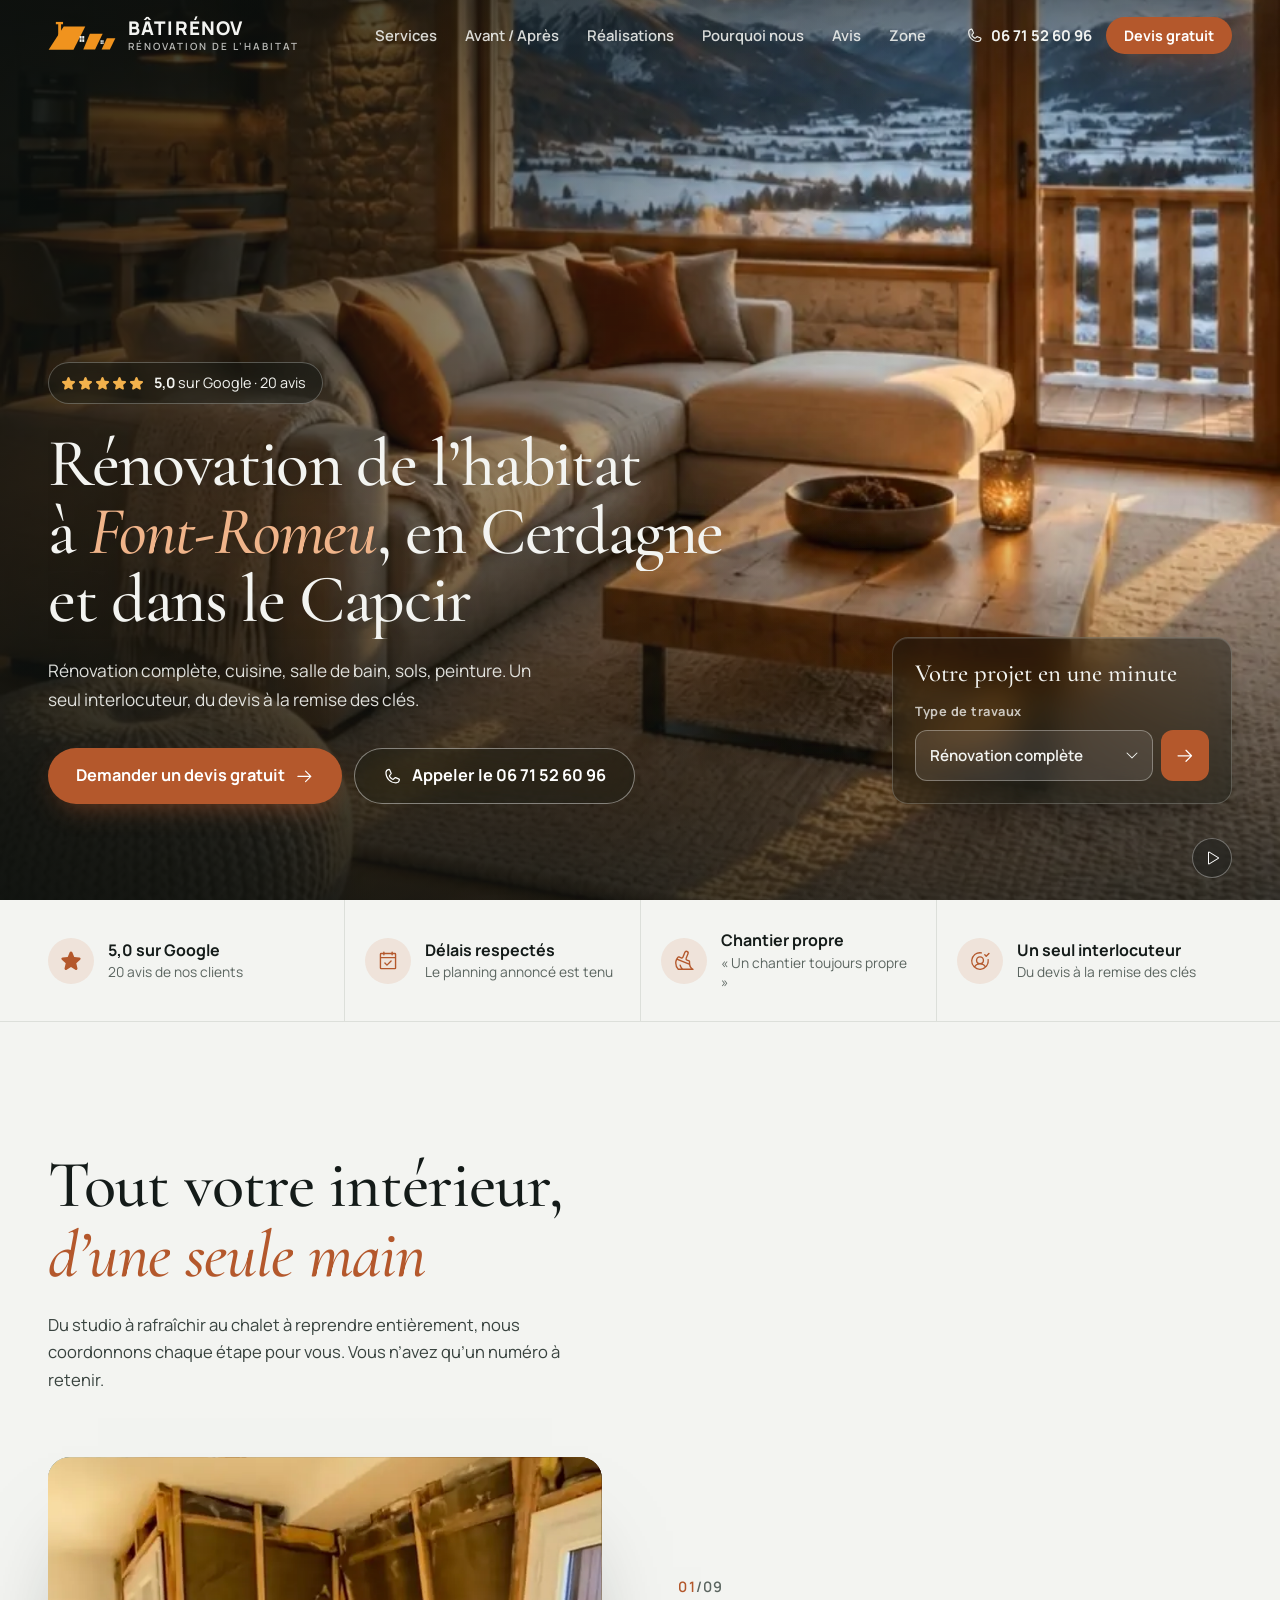
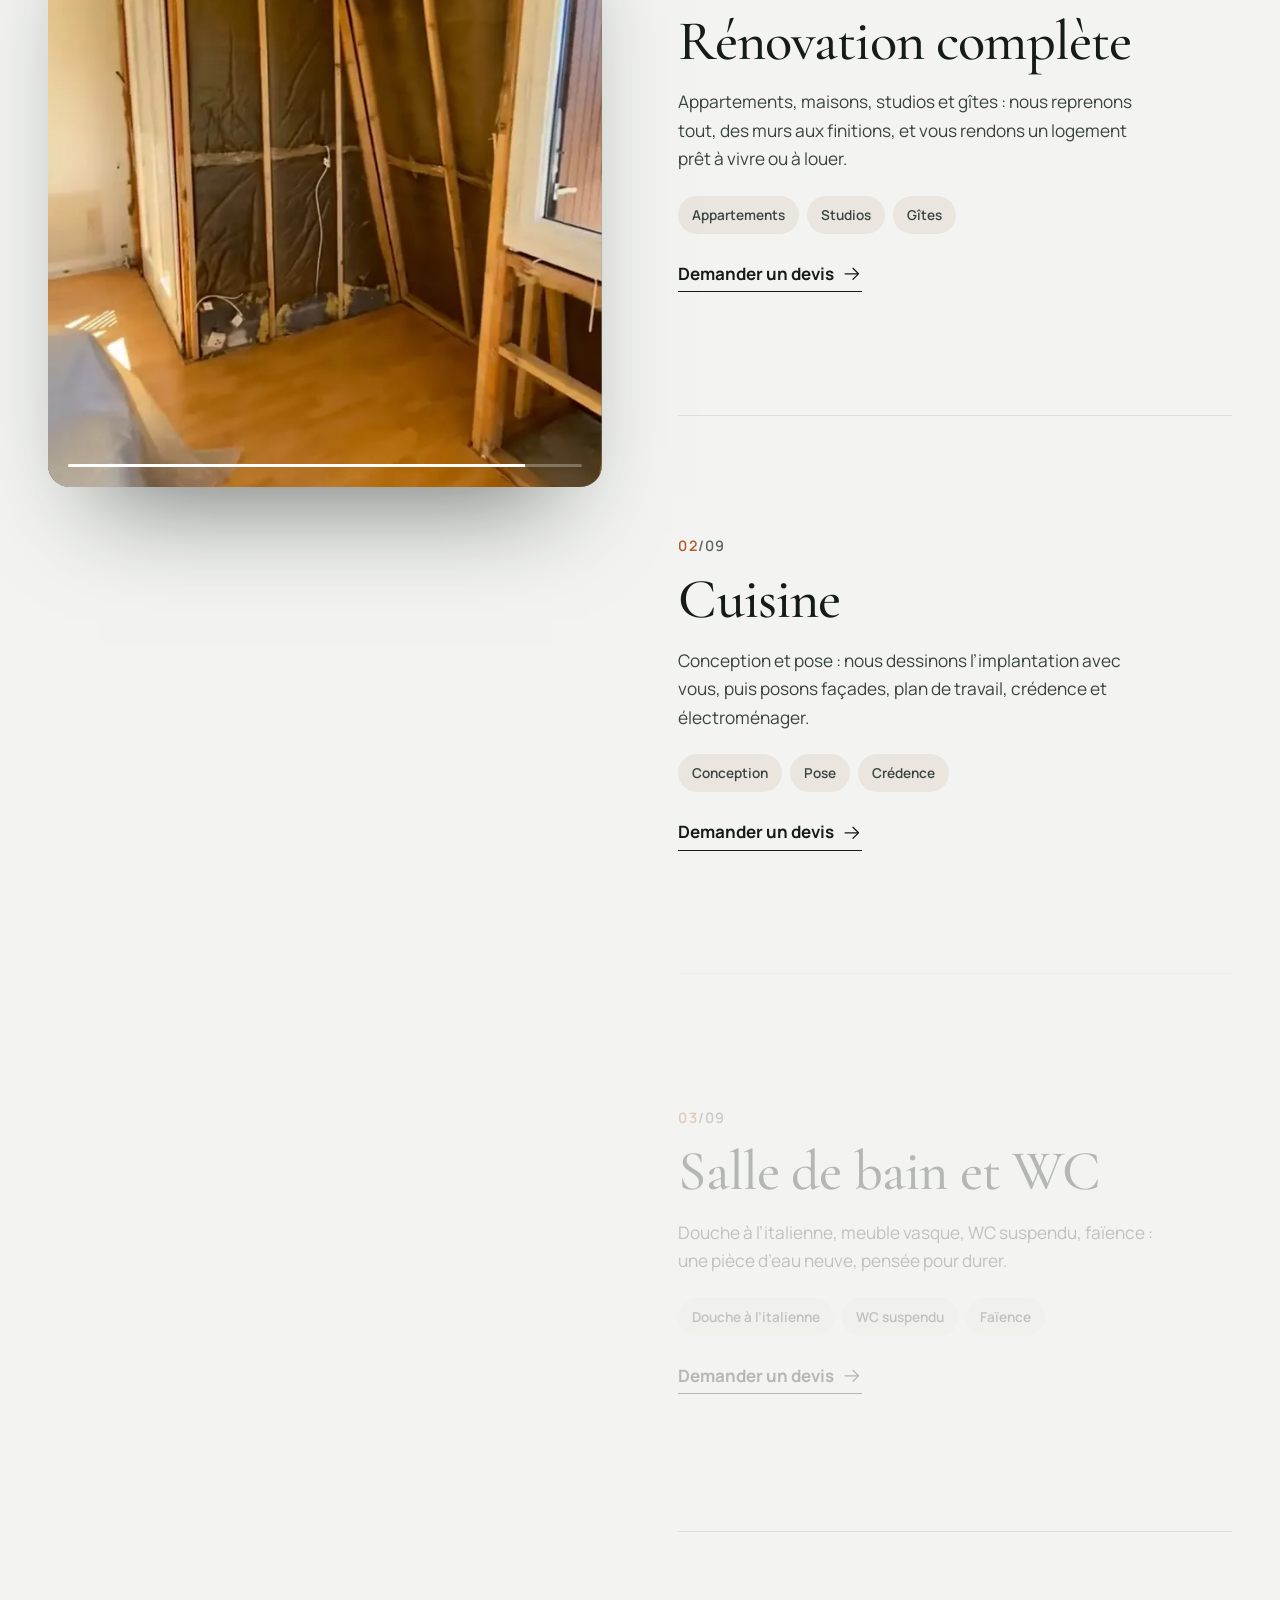
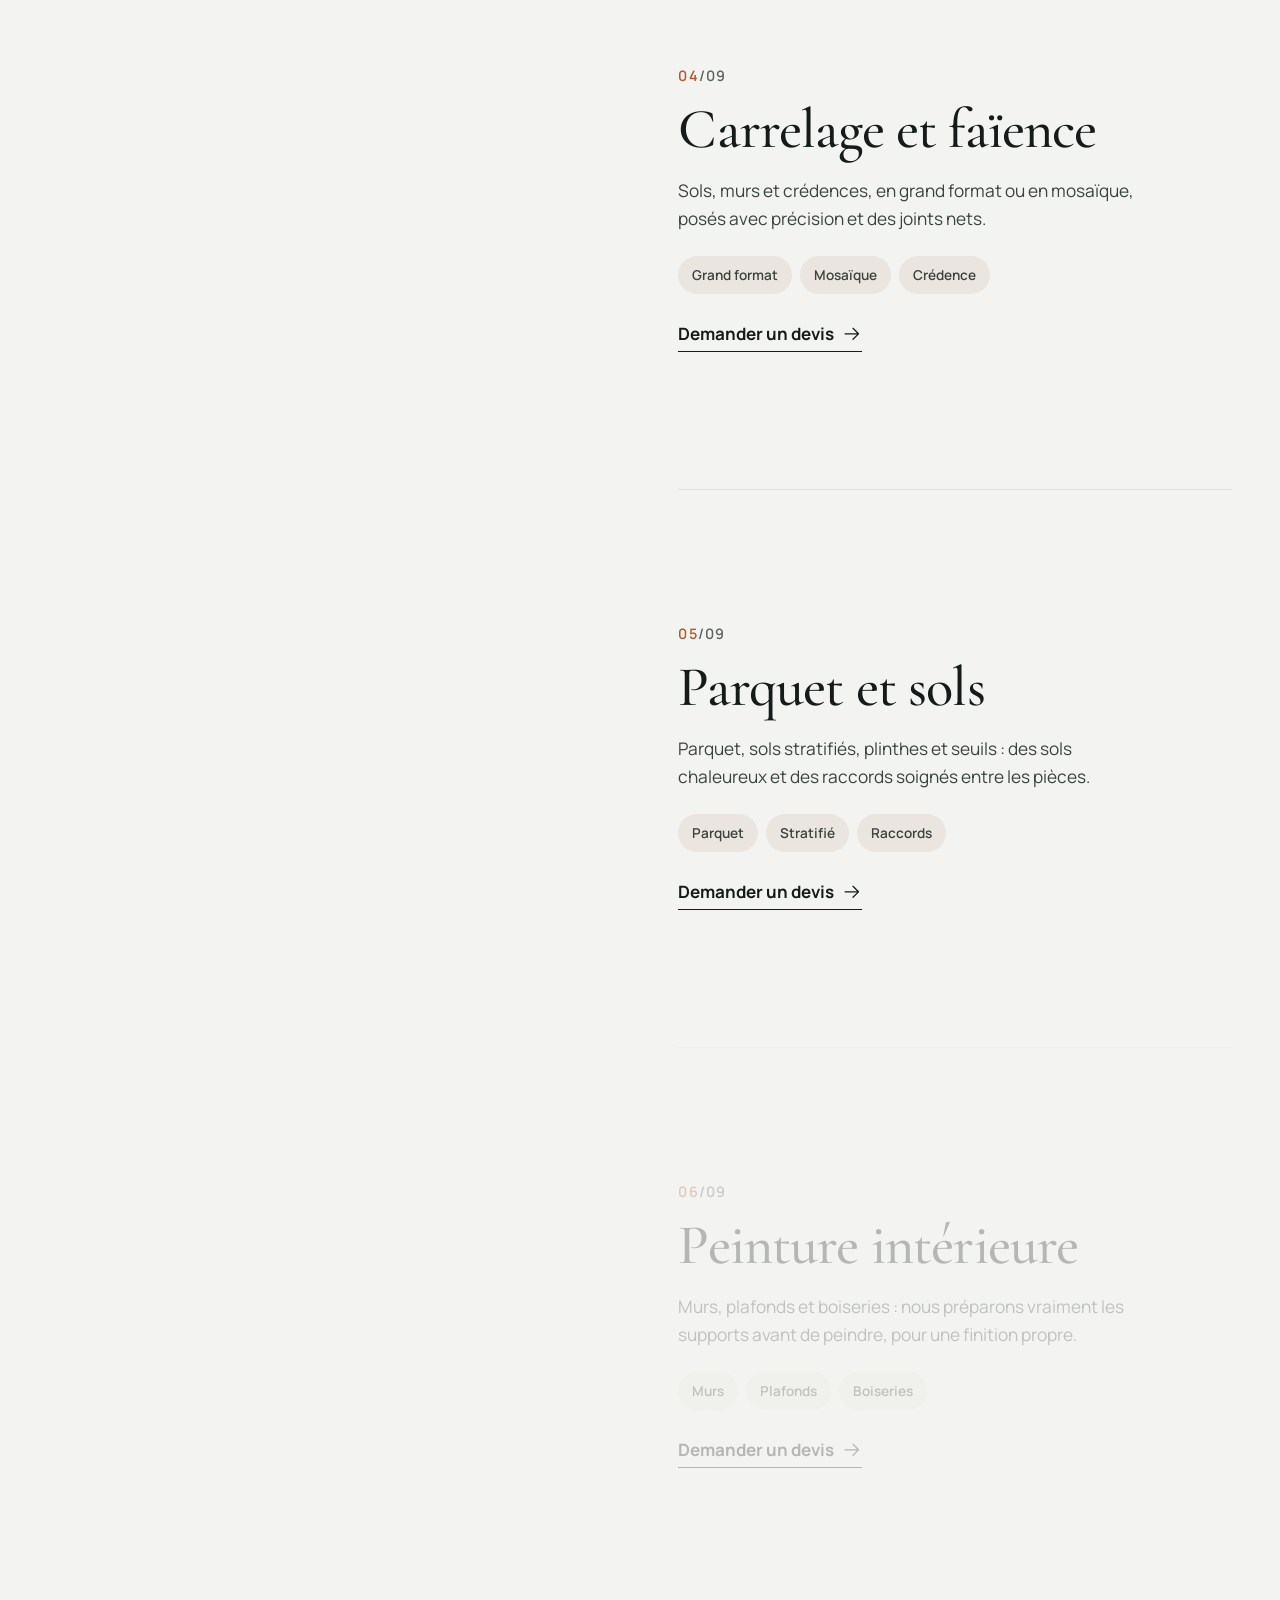
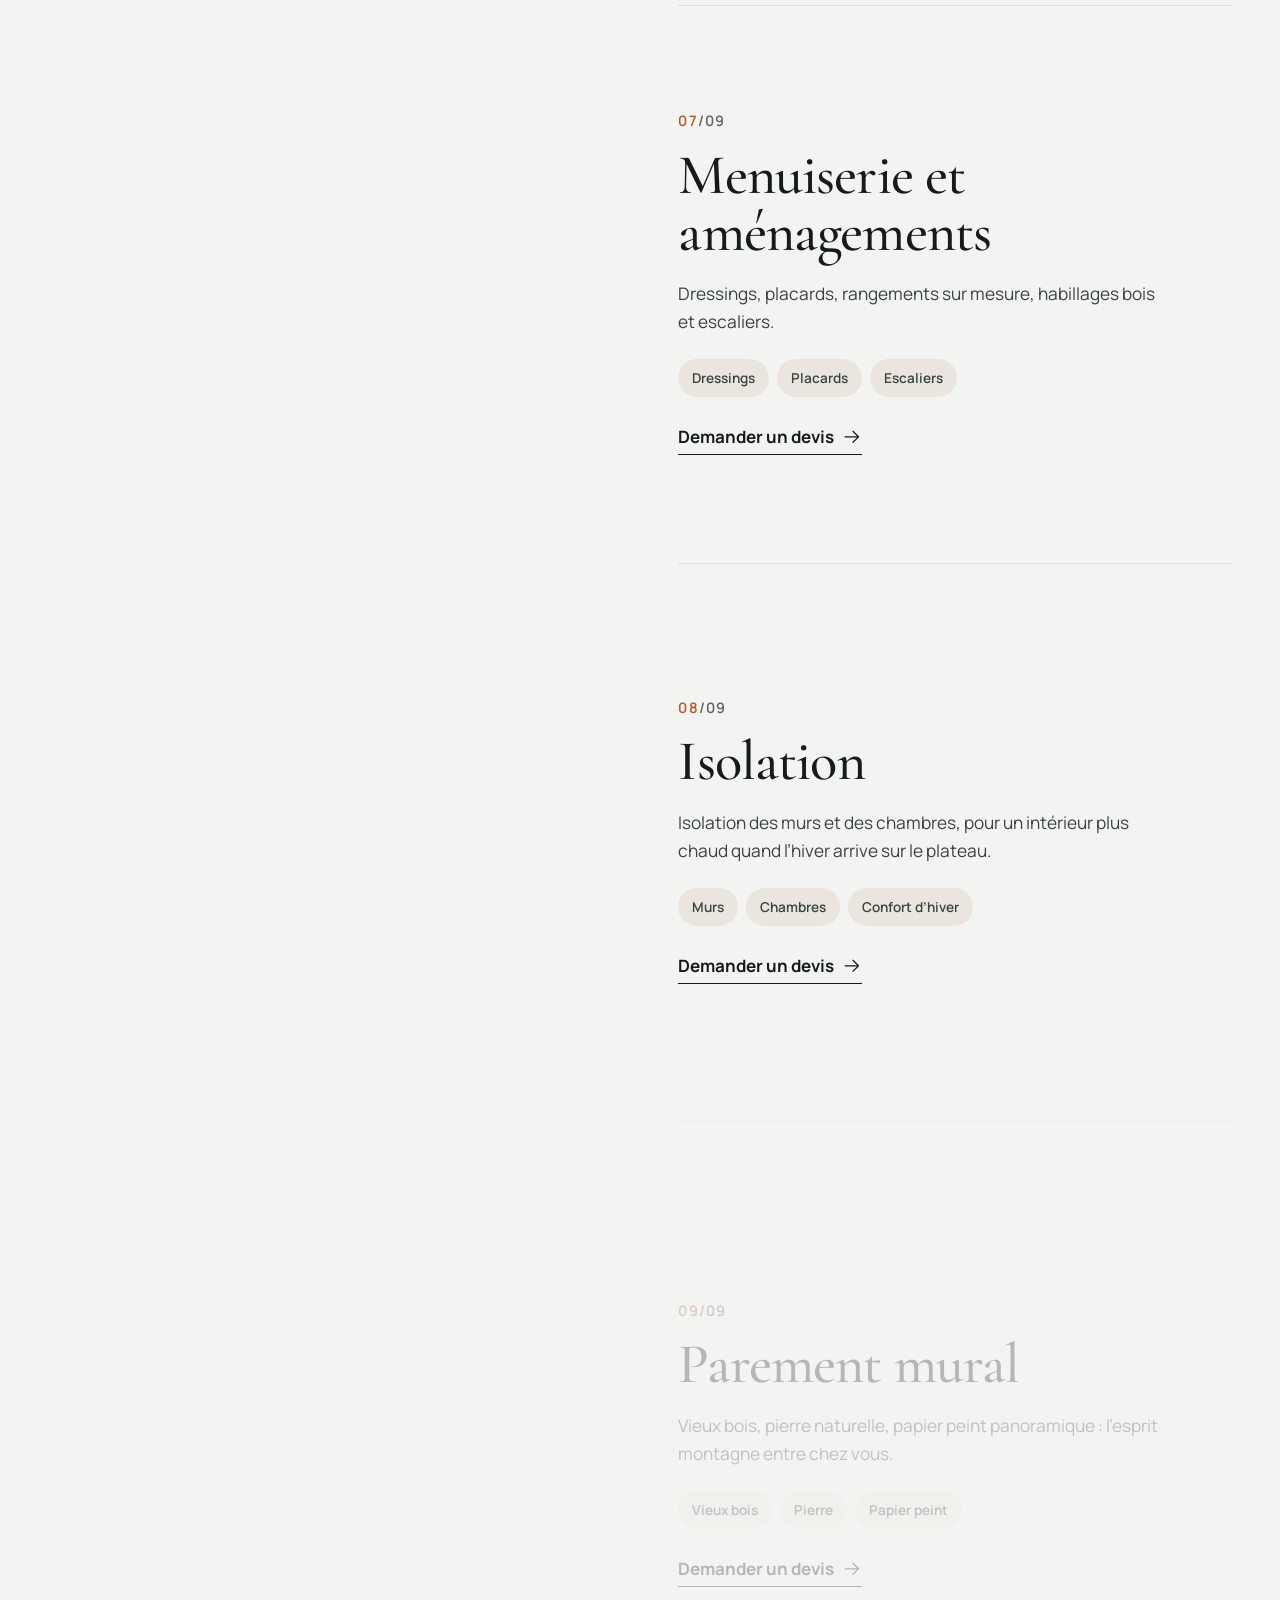
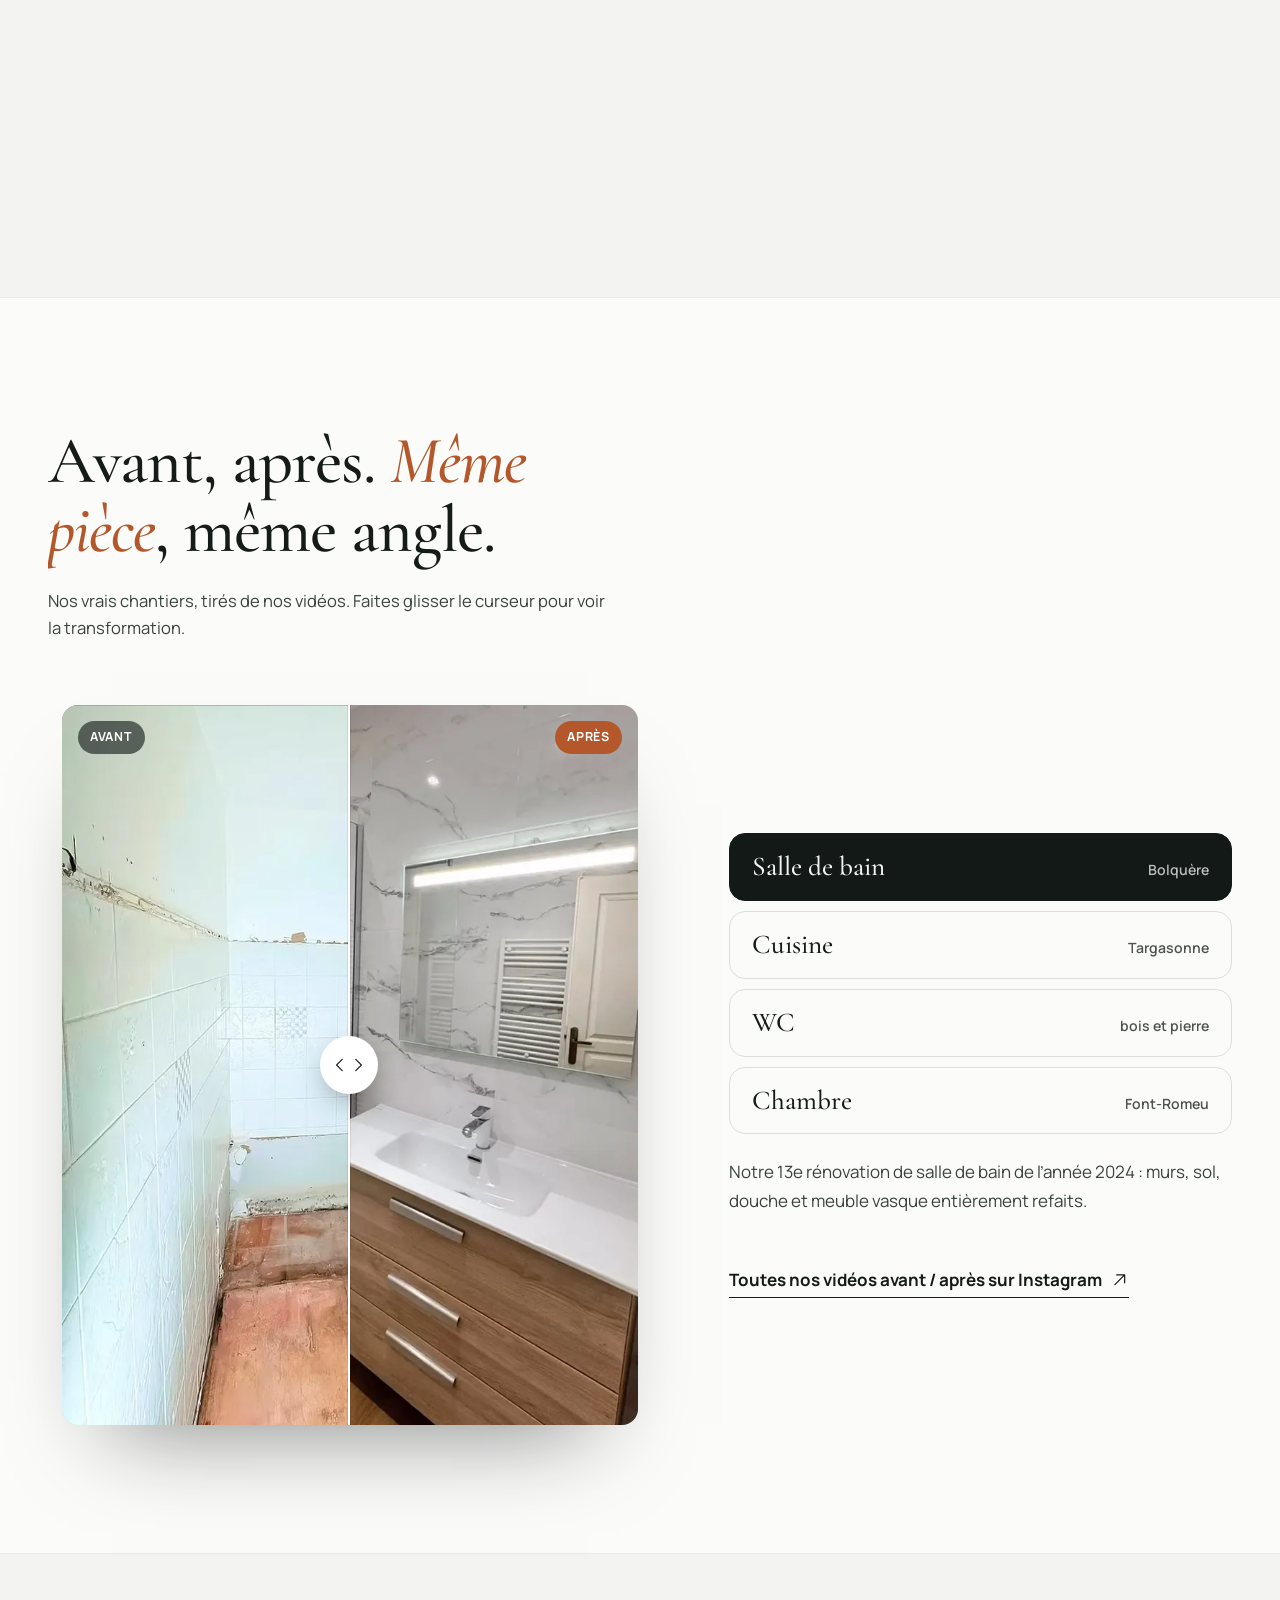
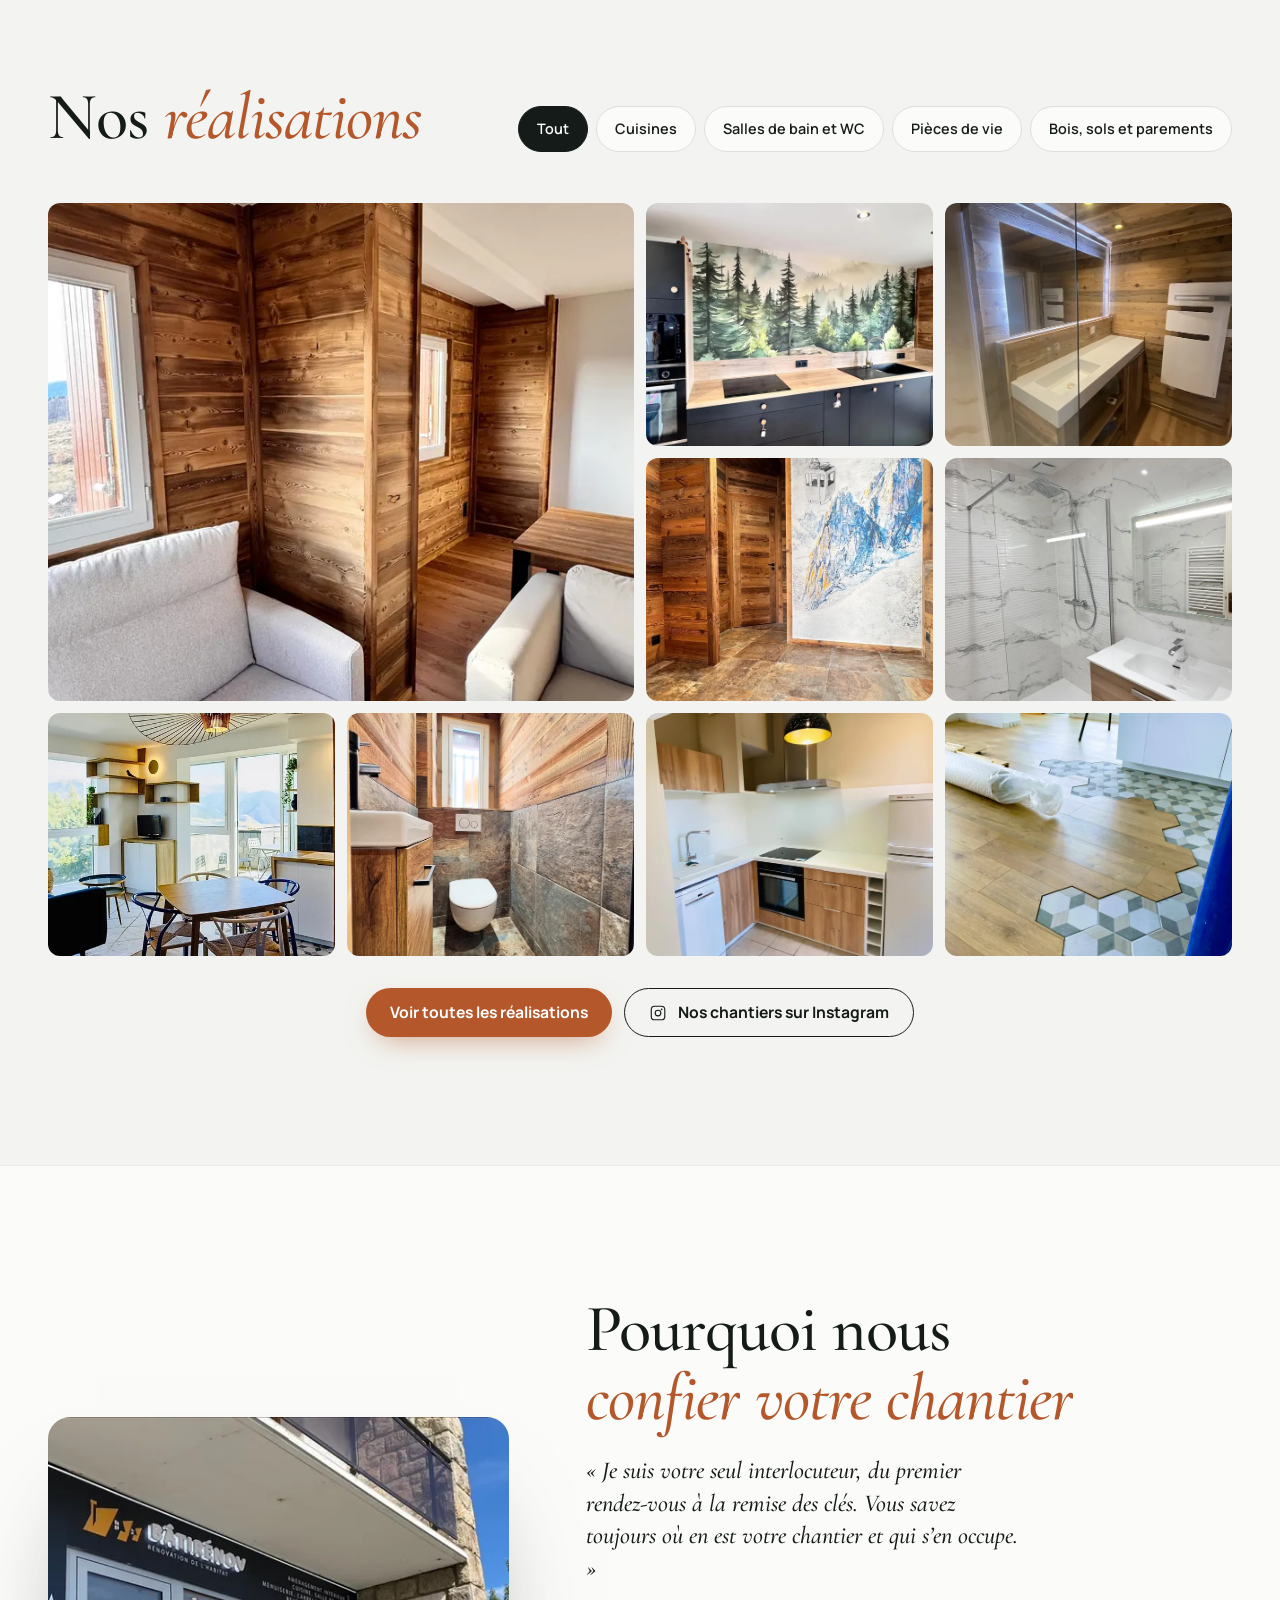
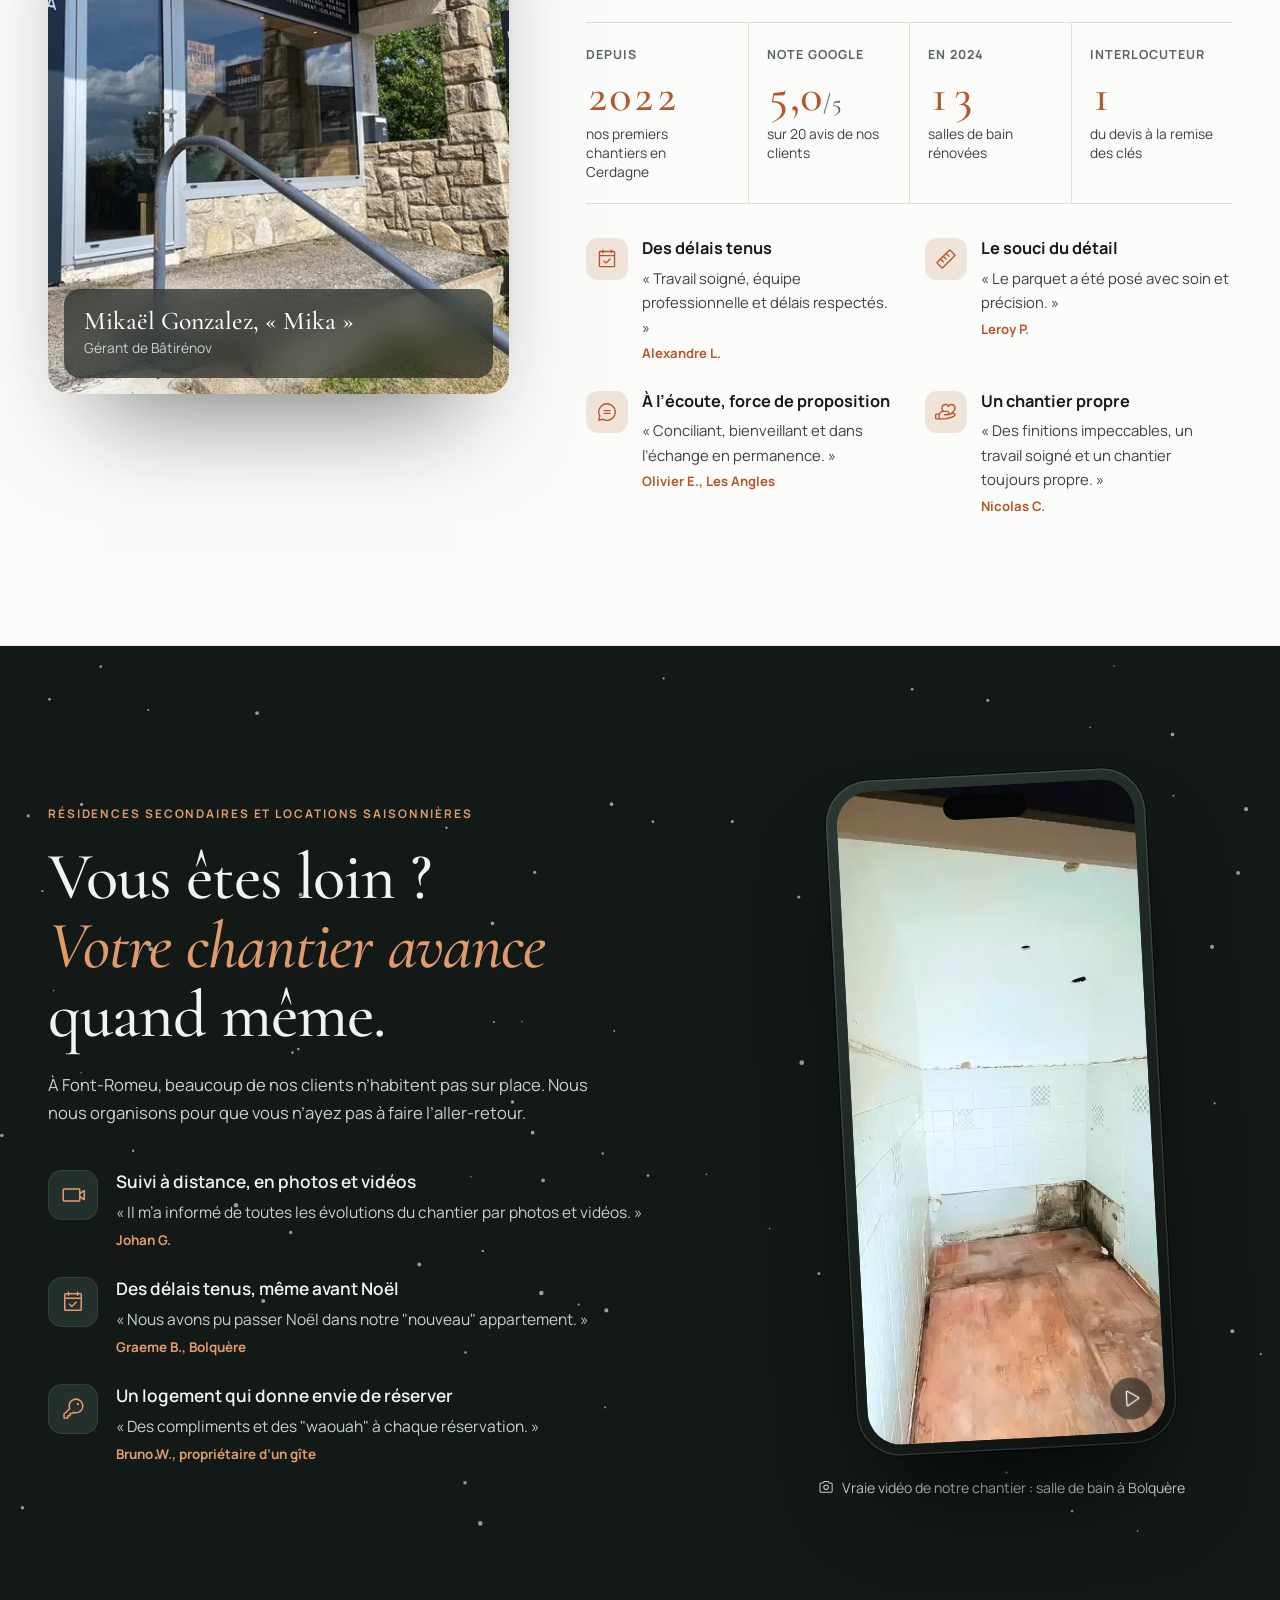
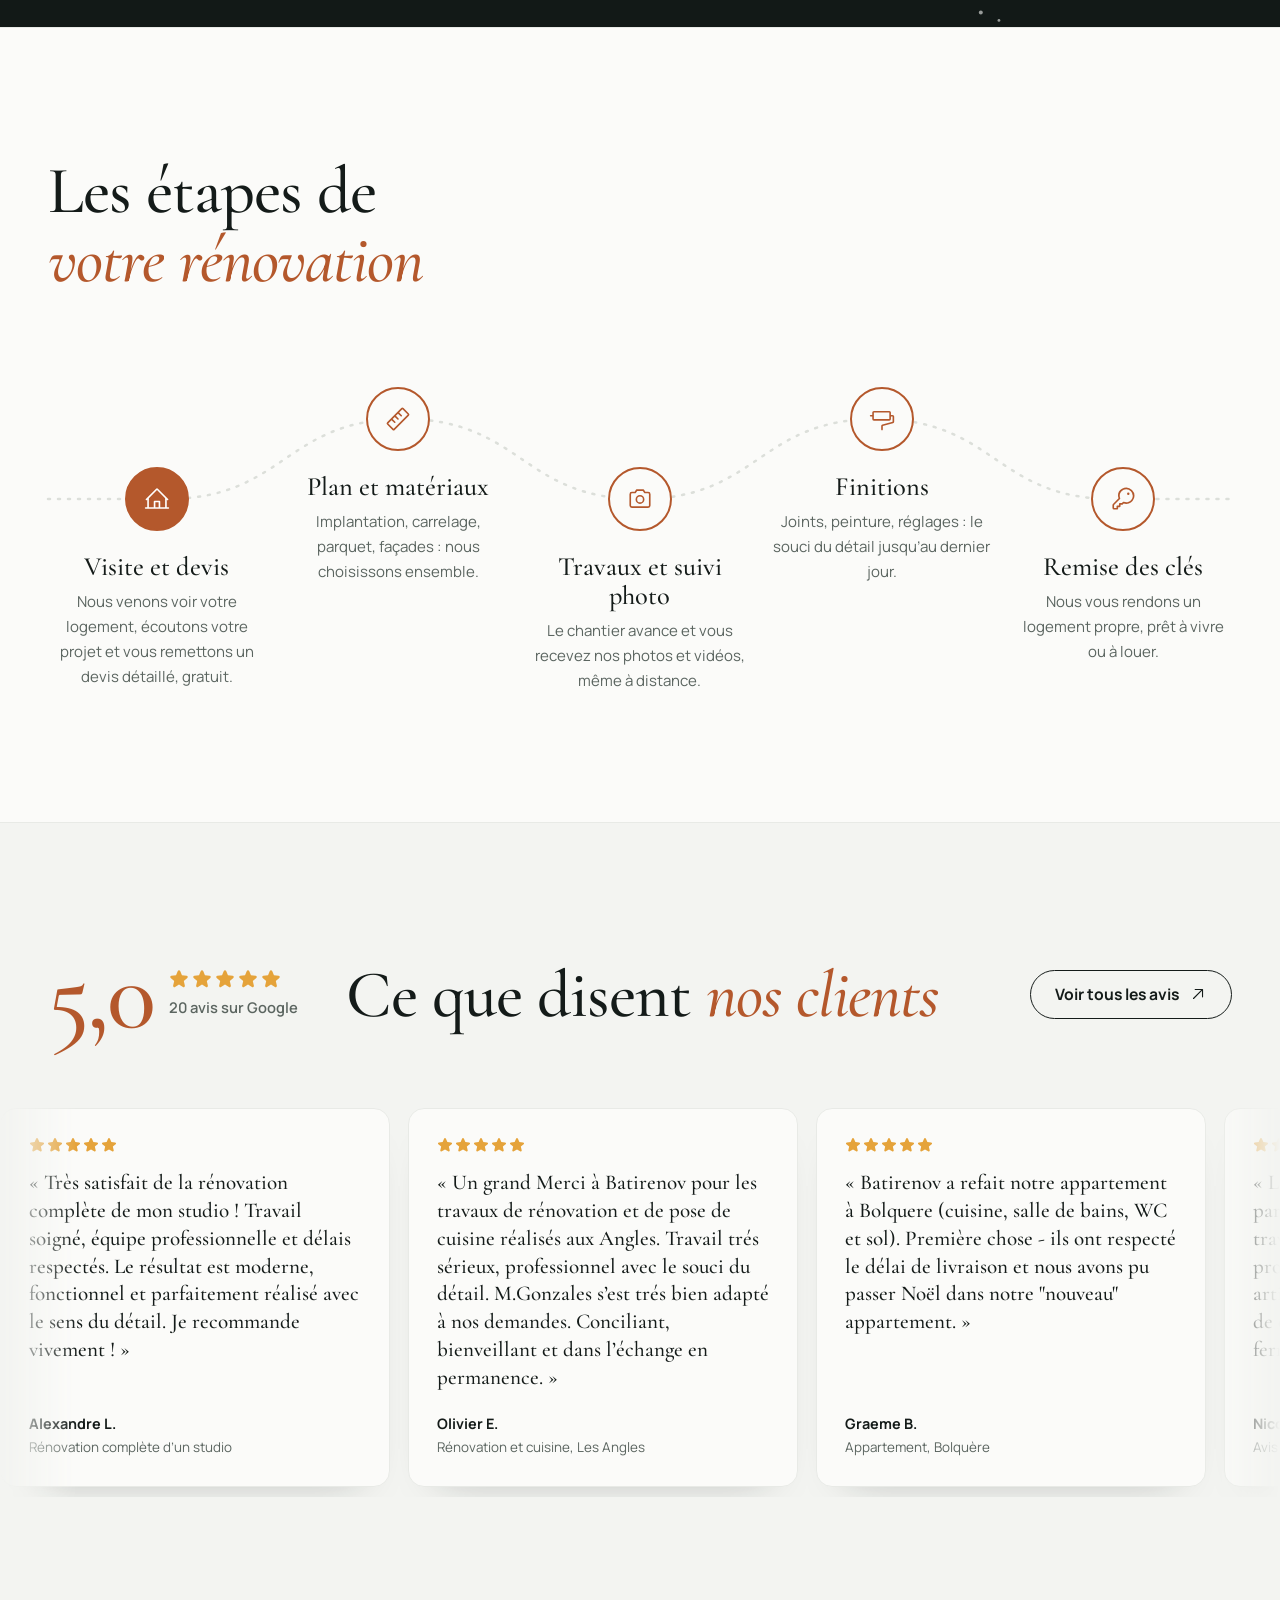
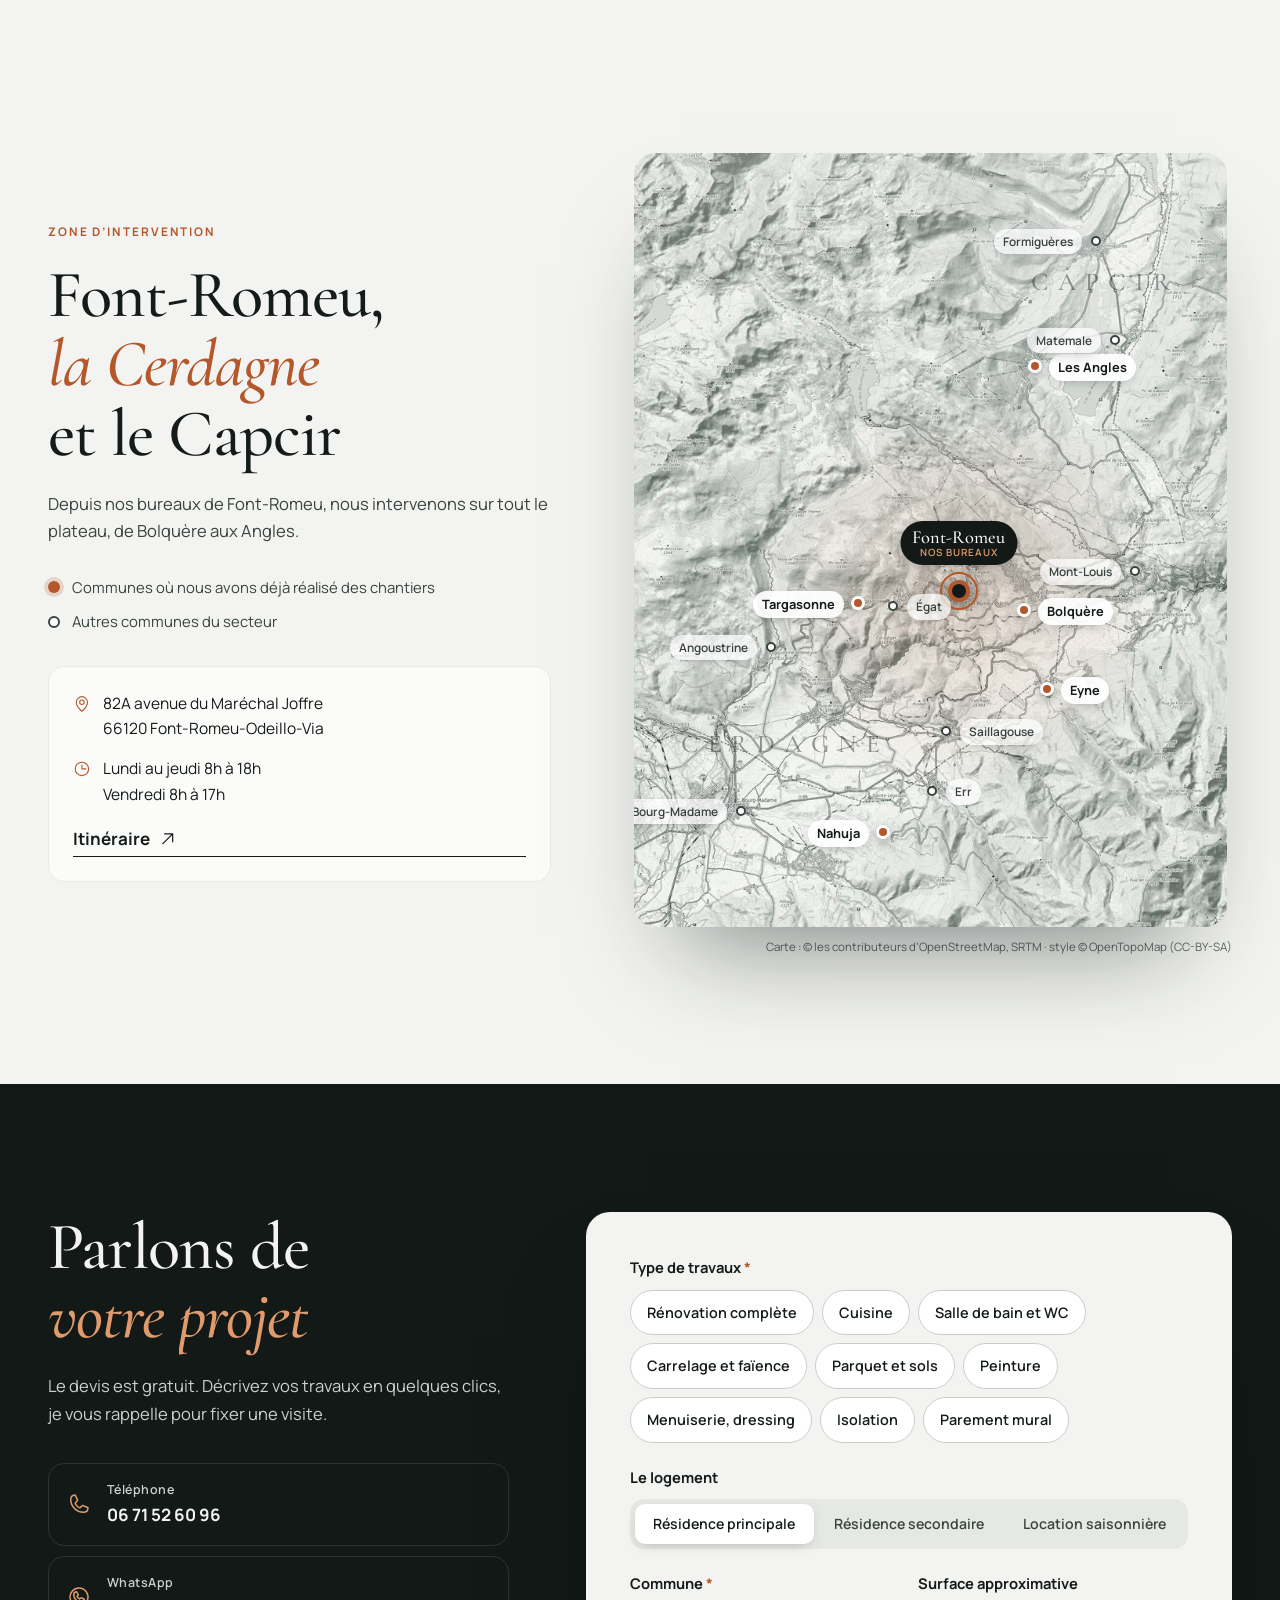
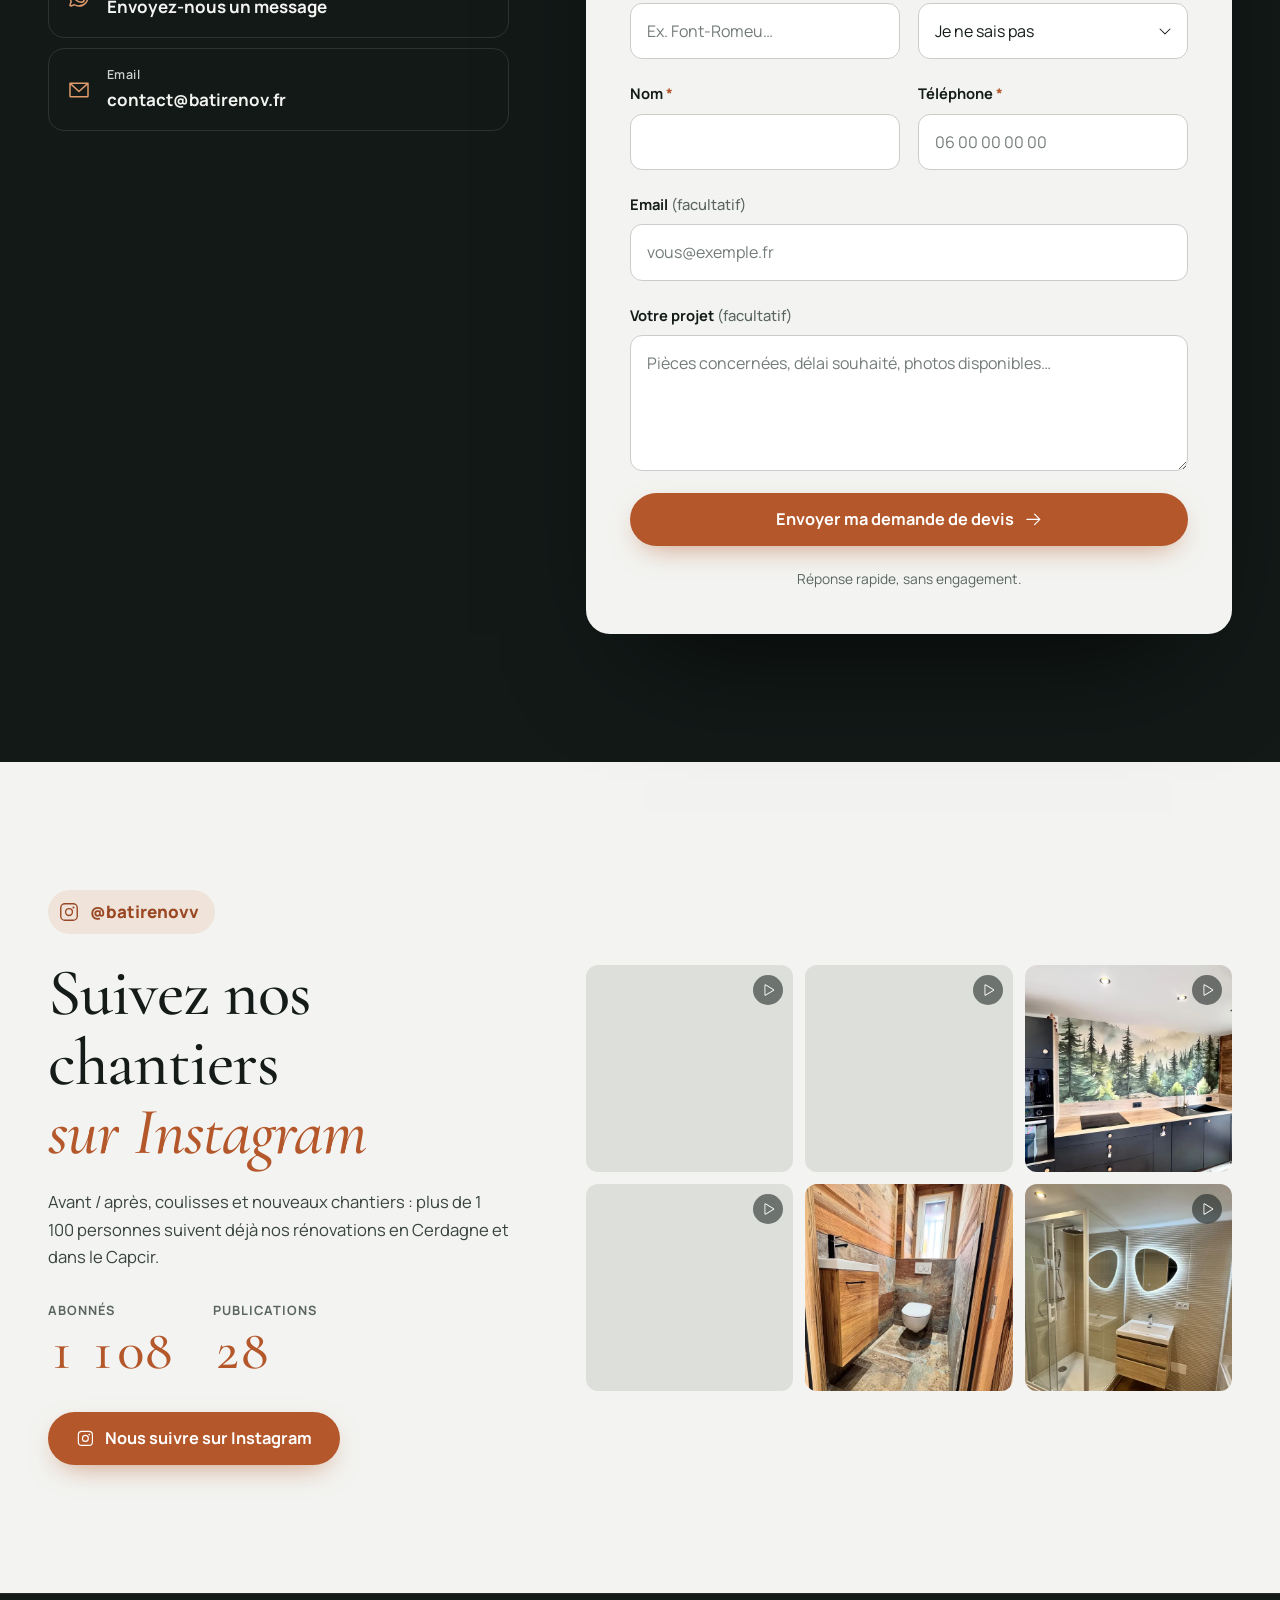
==== commit 79f0ec1c: "Vidéo d'accueil affichée directement" ====
--- a/index.html
+++ b/index.html
@@ -21,7 +21,7 @@
 <link rel="preload" href="assets/fonts/manrope-wght.woff2" as="font" type="font/woff2" crossorigin>
 <link rel="preload" as="image" media="(min-width: 768px)" href="assets/img/hero-1920.webp" imagesrcset="assets/img/hero-1280.webp 1280w, assets/img/hero-1920.webp 1920w" imagesizes="100vw">
 <link rel="preload" as="image" media="(max-width: 767px)" href="assets/img/hero-m-828.webp">
-<link rel="stylesheet" href="assets/css/style.css?v=6">
+<link rel="stylesheet" href="assets/css/style.css?v=7">
 <script type="application/ld+json">
 {
   "@context": "https://schema.org",
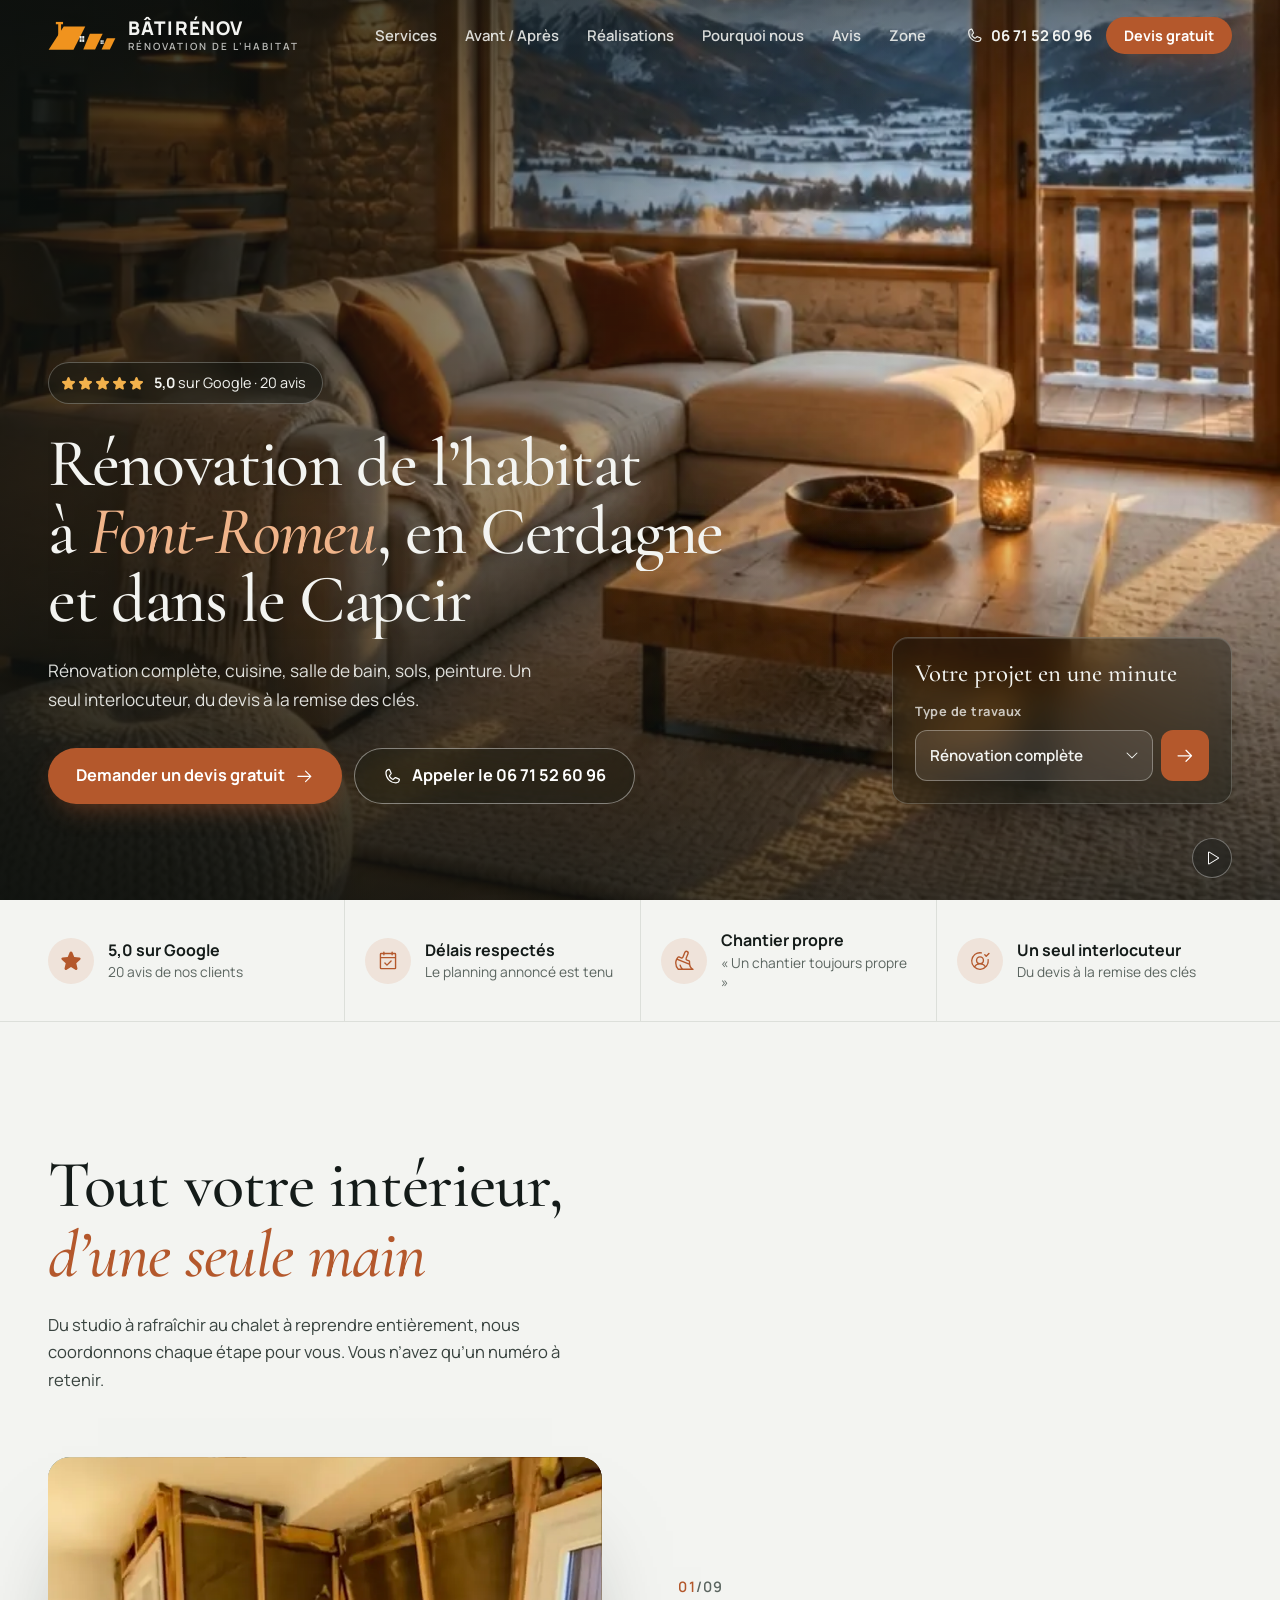
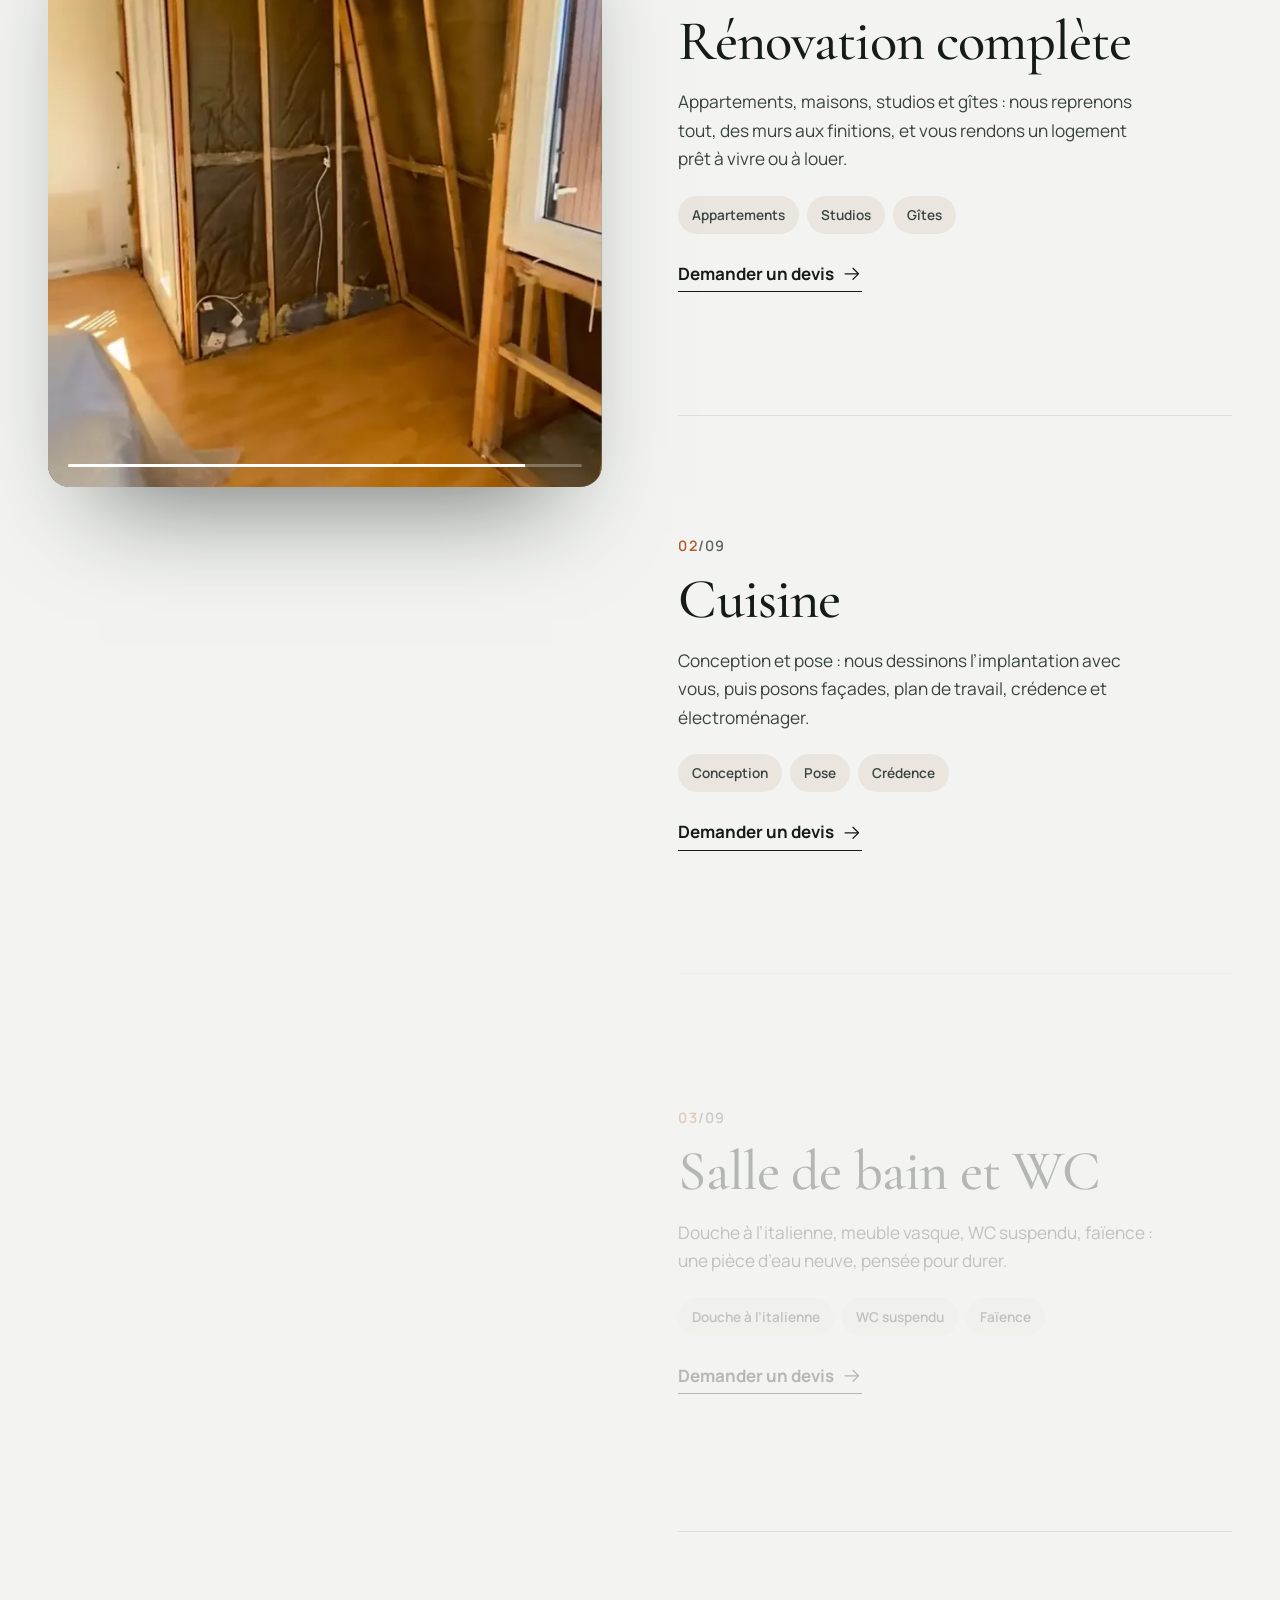
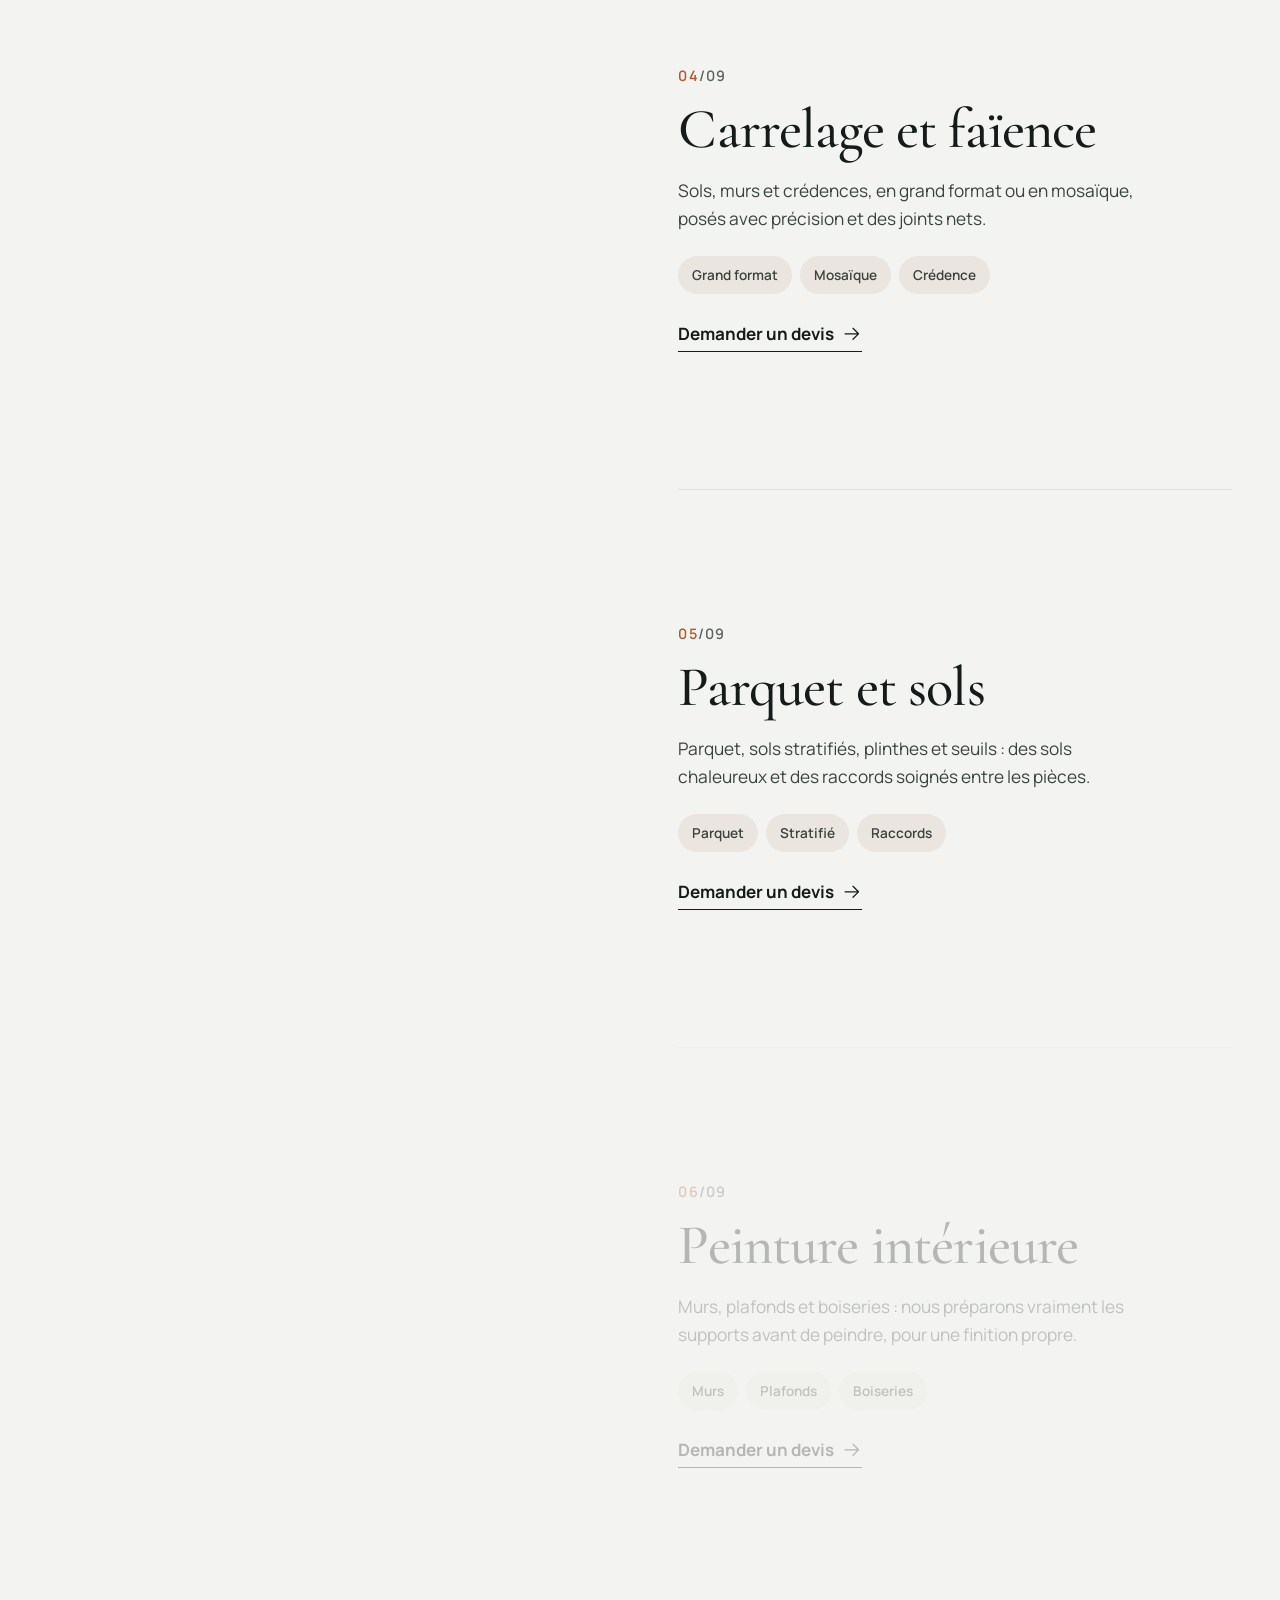
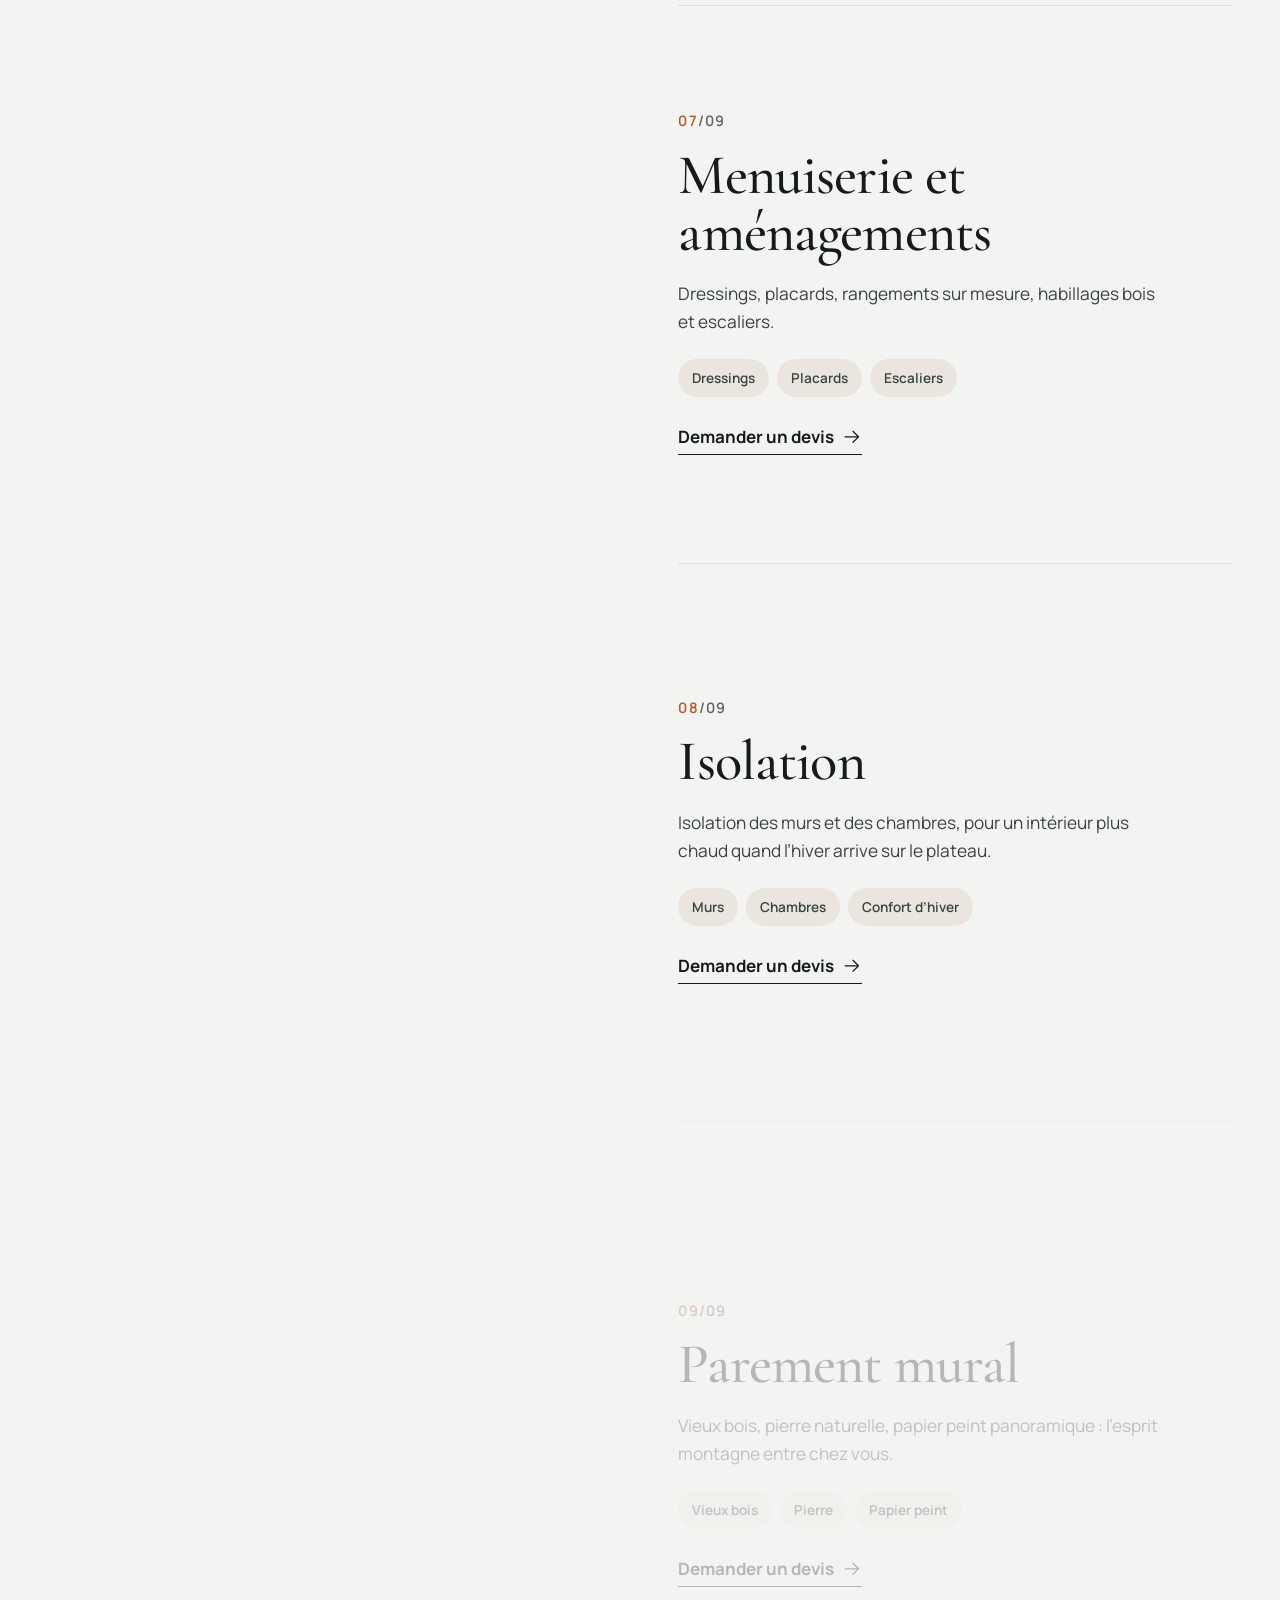
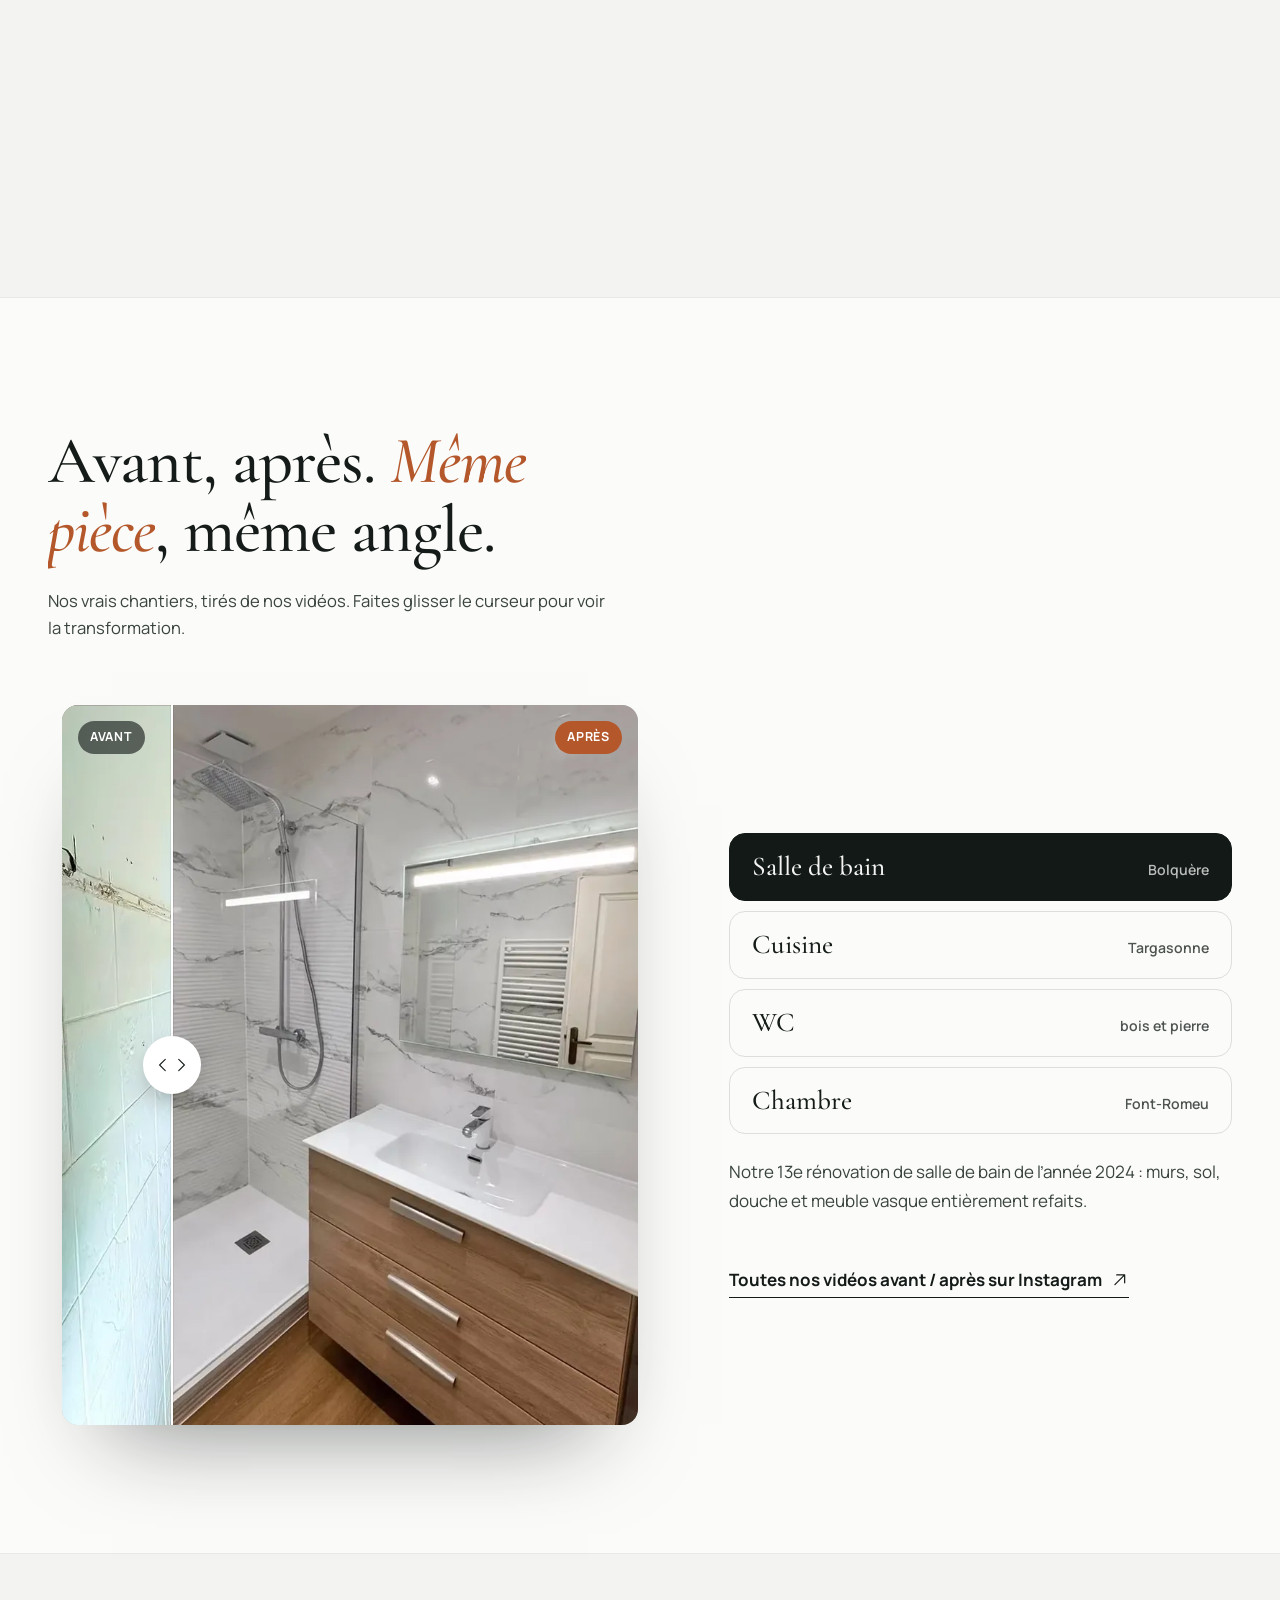
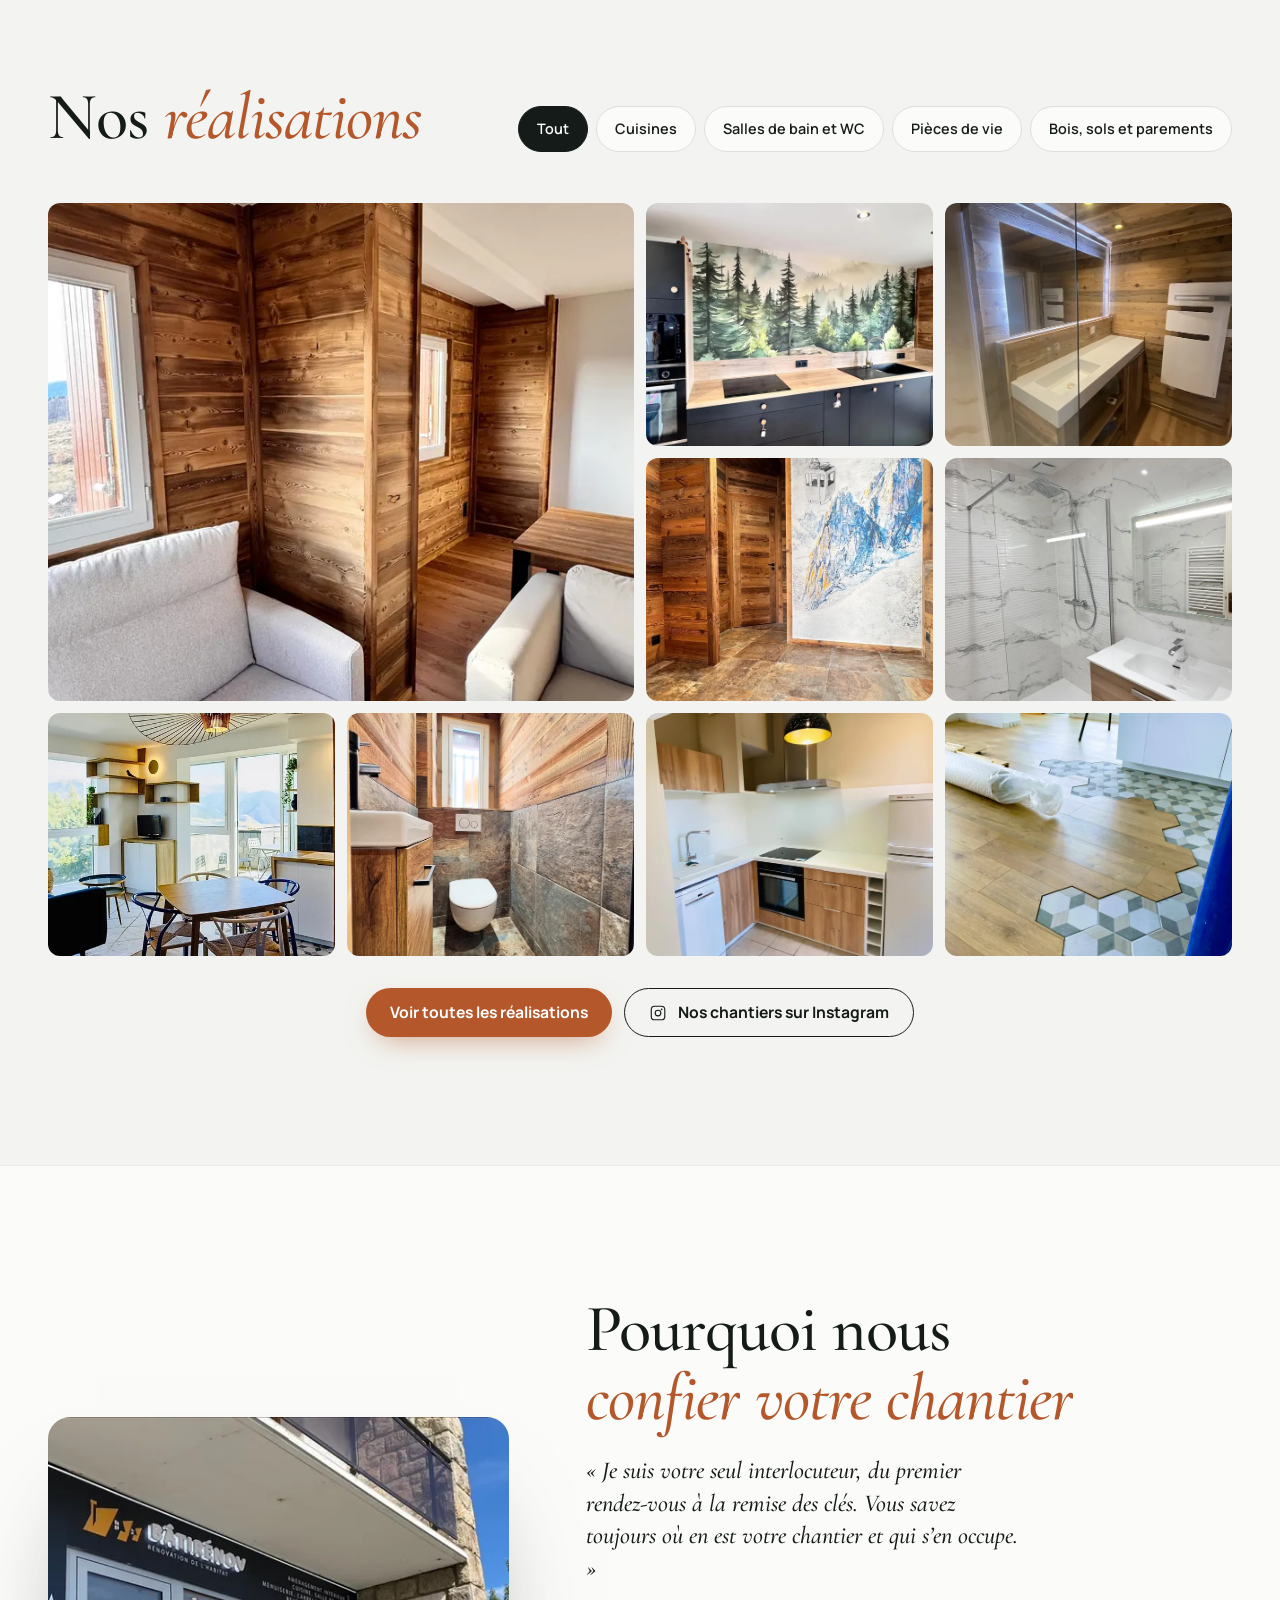
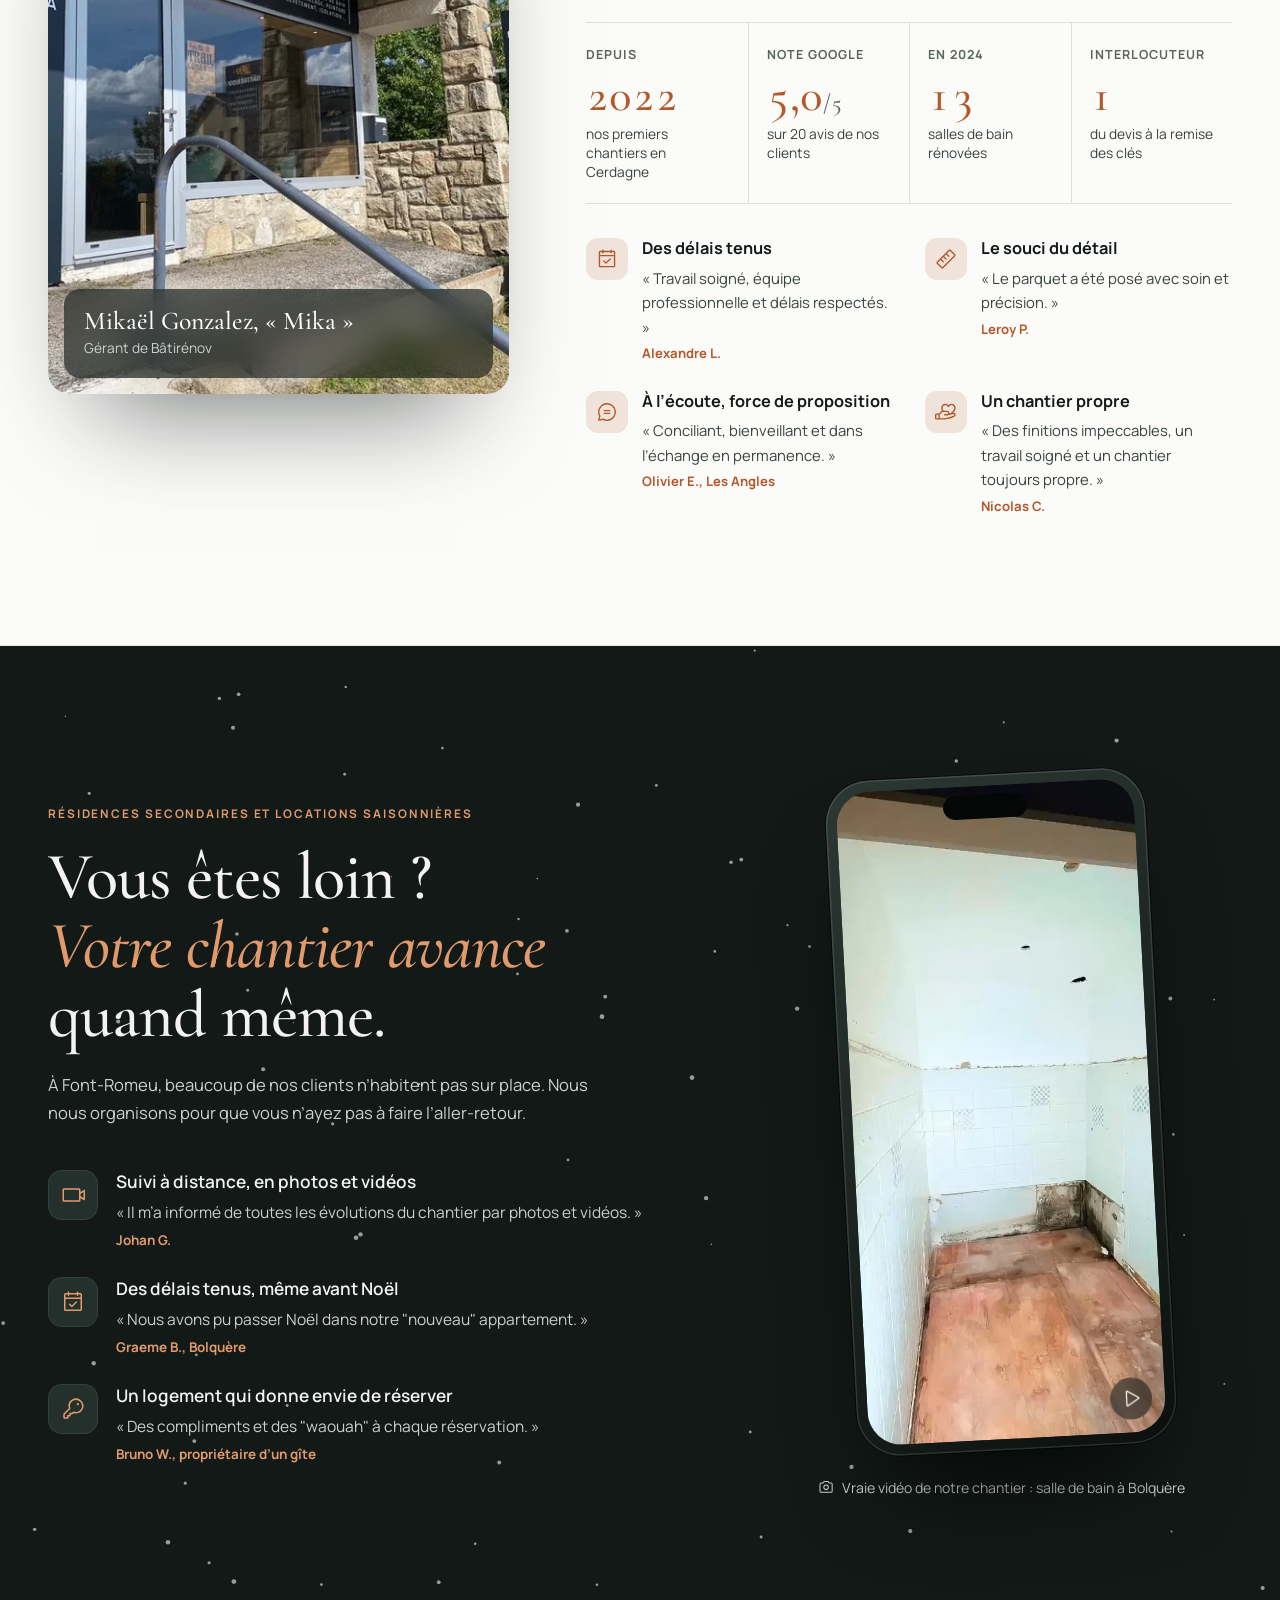
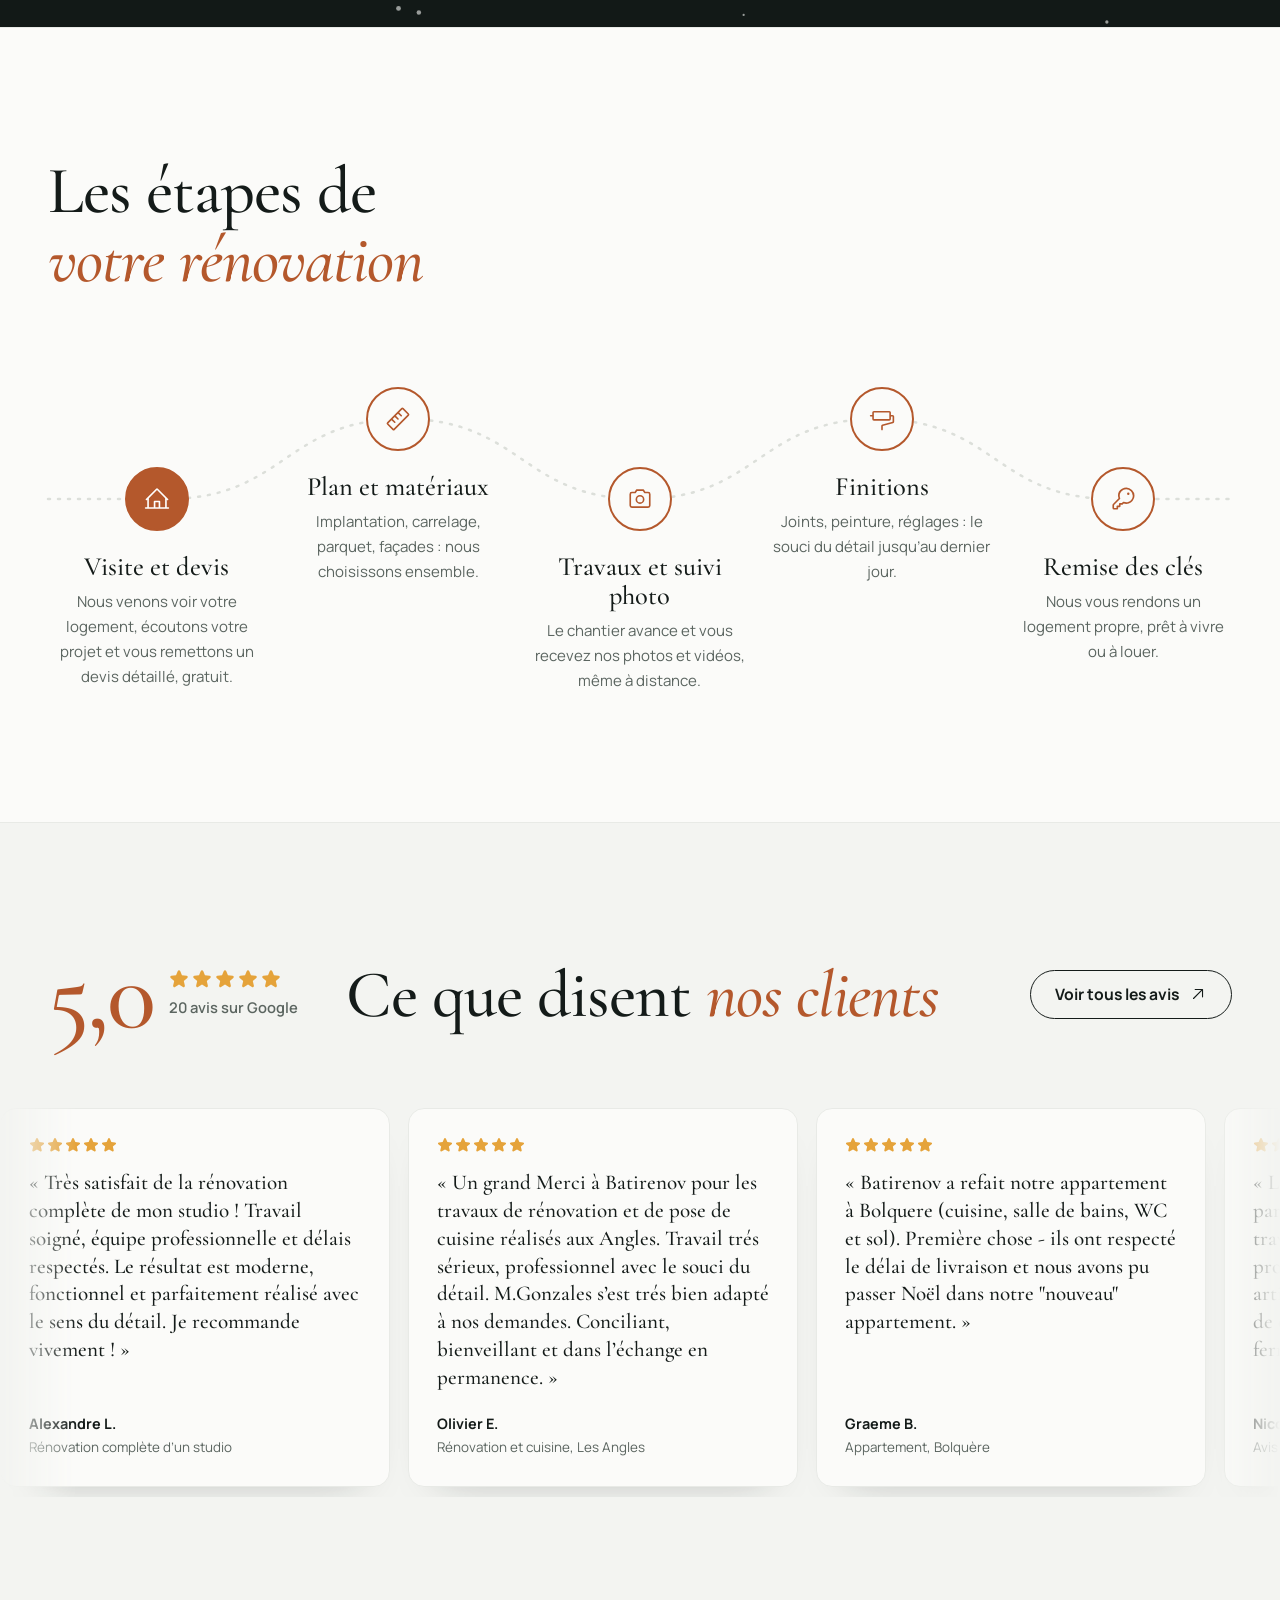
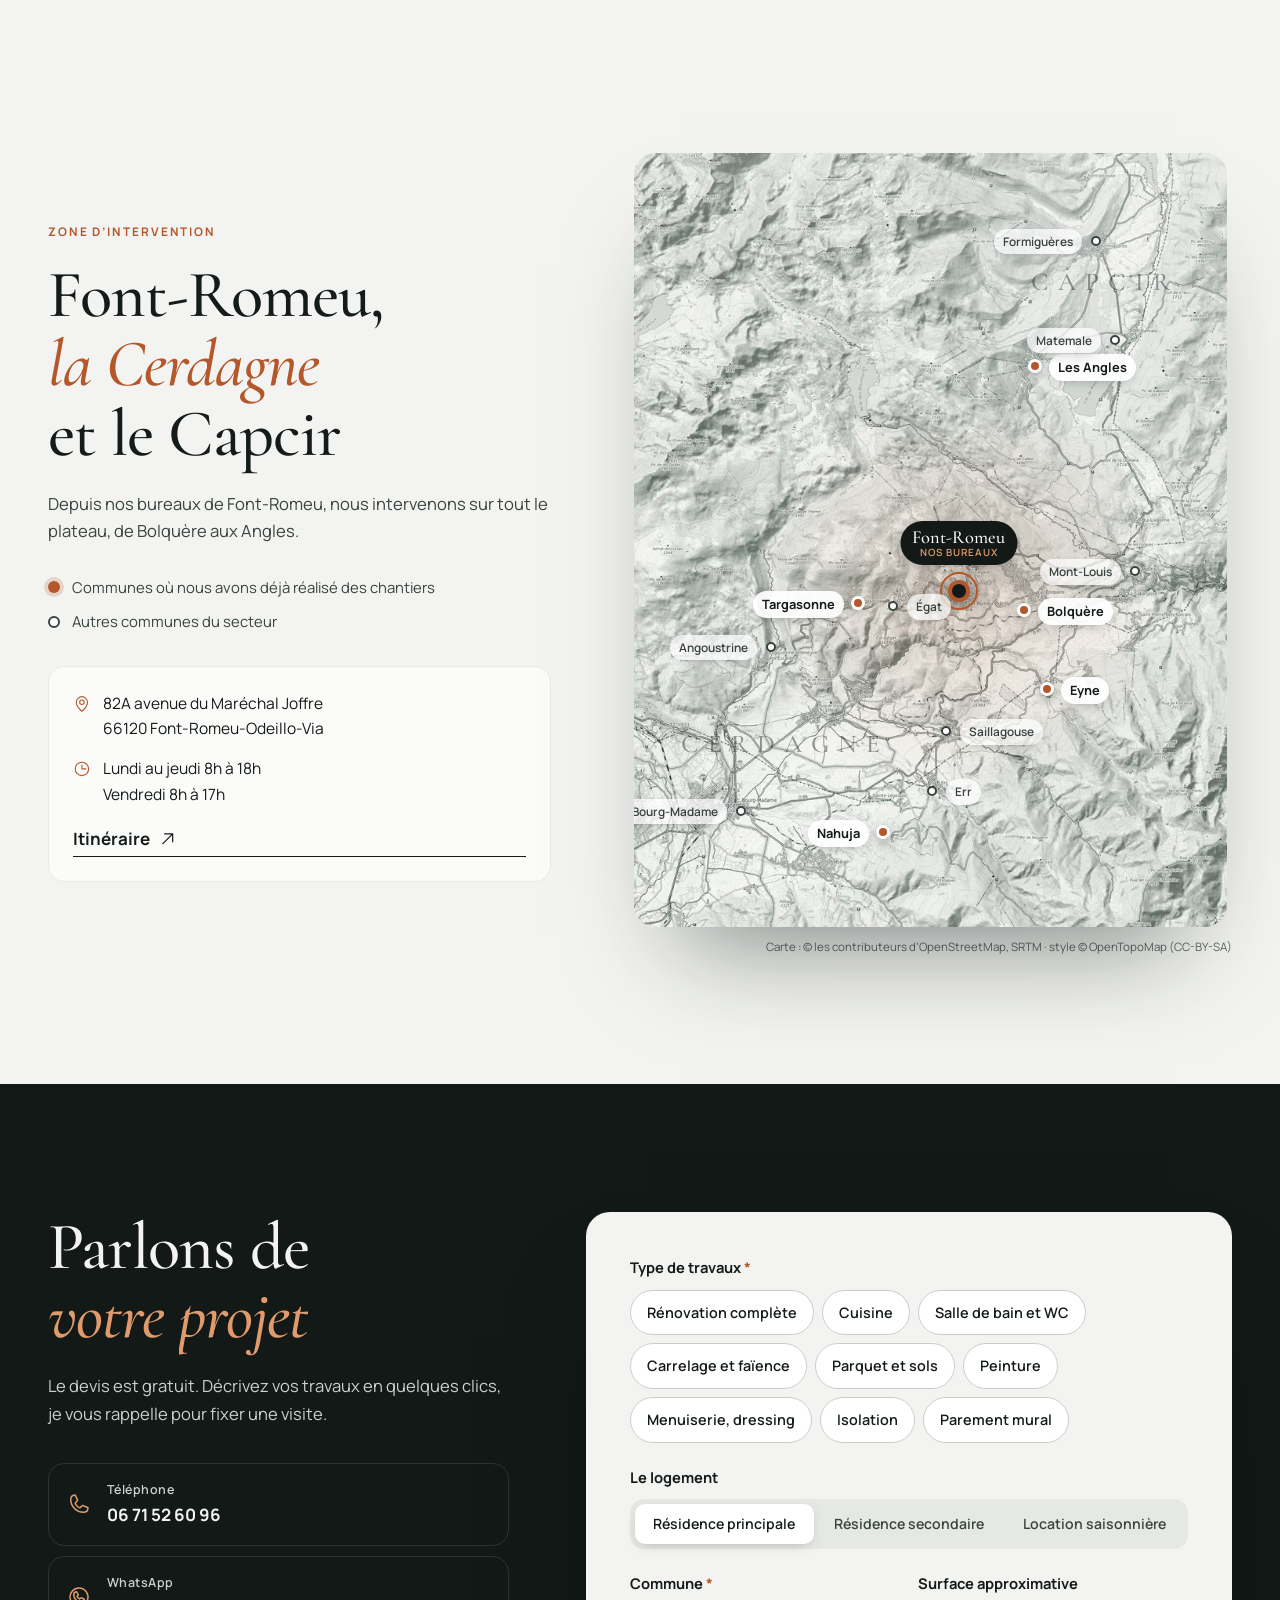
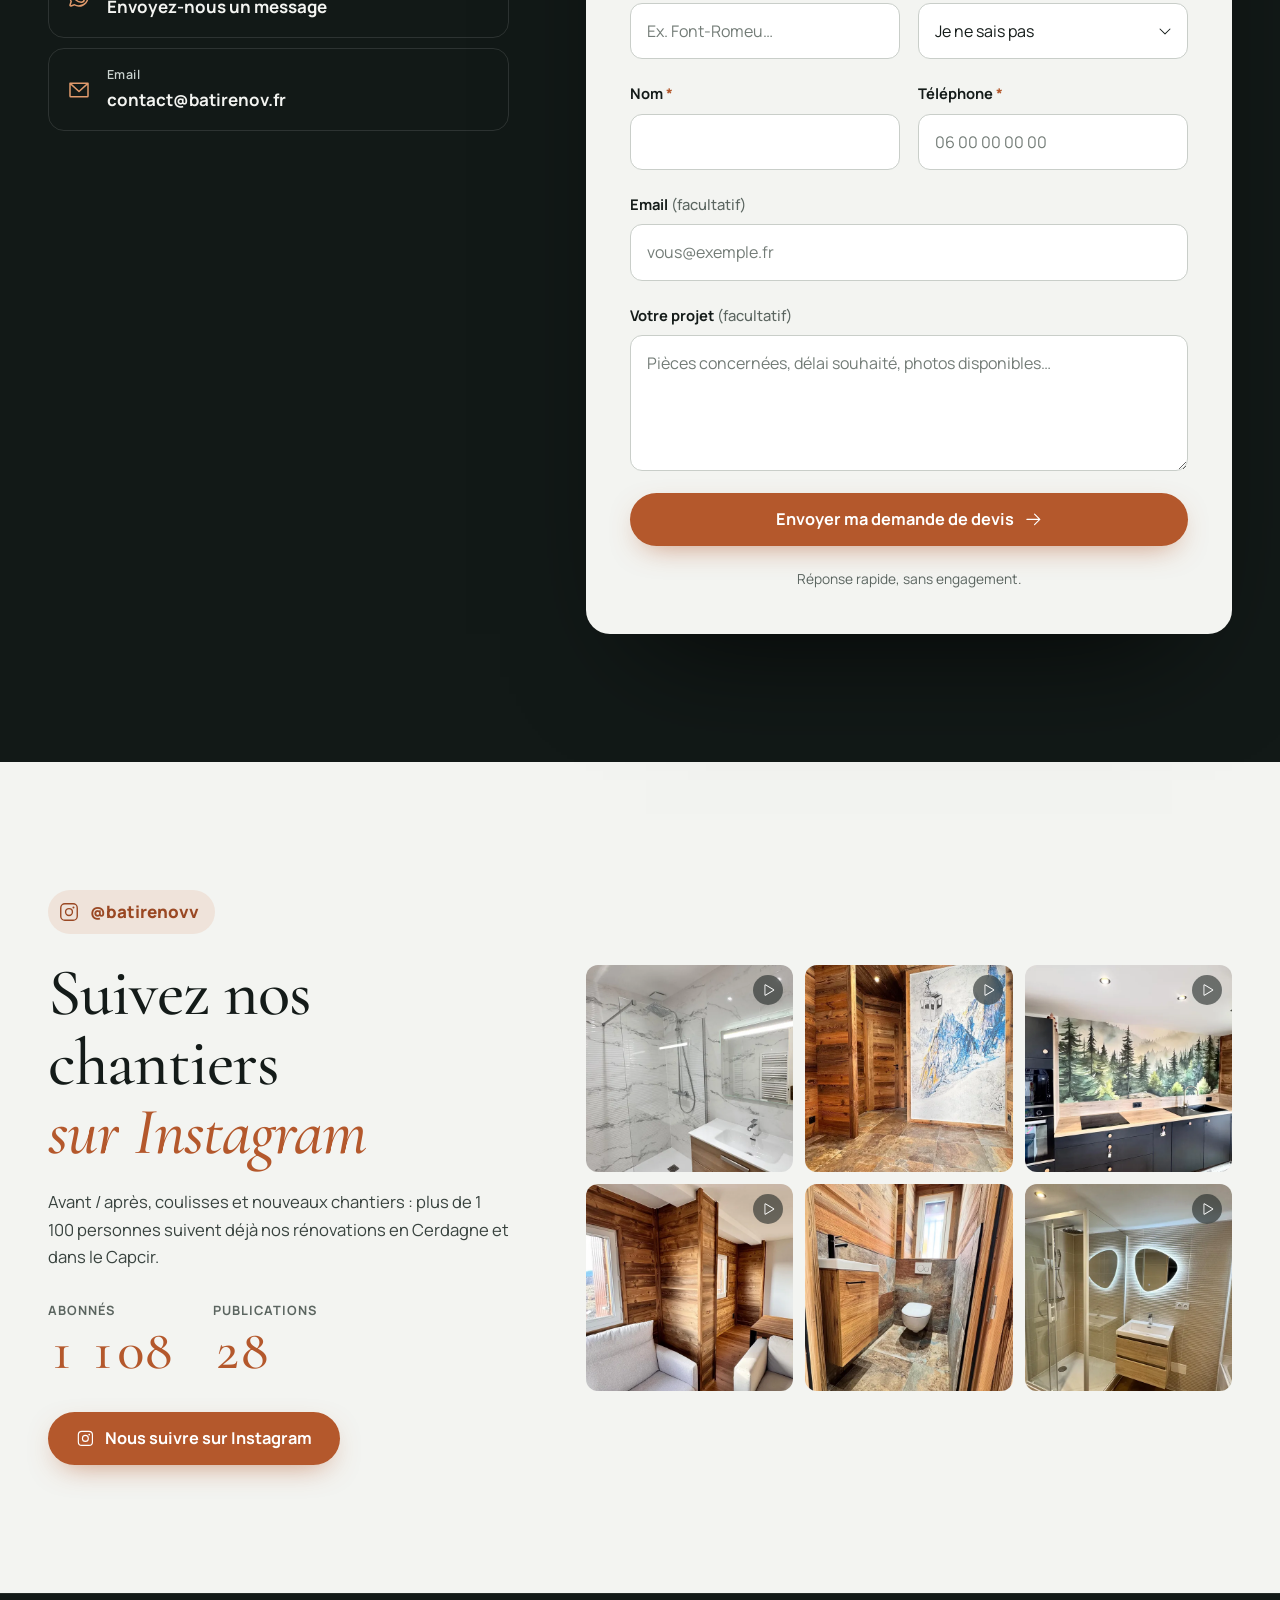
==== commit d6918a77: "Vidéo d'accueil affichée directement" ====
--- a/index.html
+++ b/index.html
@@ -21,7 +21,7 @@
 <link rel="preload" href="assets/fonts/manrope-wght.woff2" as="font" type="font/woff2" crossorigin>
 <link rel="preload" as="image" media="(min-width: 768px)" href="assets/img/hero-1920.webp" imagesrcset="assets/img/hero-1280.webp 1280w, assets/img/hero-1920.webp 1920w" imagesizes="100vw">
 <link rel="preload" as="image" media="(max-width: 767px)" href="assets/img/hero-m-828.webp">
-<link rel="stylesheet" href="assets/css/style.css?v=7">
+<link rel="stylesheet" href="assets/css/style.css?v=8">
 <script type="application/ld+json">
 {
   "@context": "https://schema.org",
--- a/assets/css/style.css
+++ b/assets/css/style.css
@@ -98,8 +98,7 @@
 .hero{position:relative;min-height:calc(100 * var(--vh,1vh));min-height:max(620px,calc(100 * var(--vh,1vh)));display:flex;align-items:flex-end;color:var(--snow);overflow:hidden;background:var(--night)}
 .hero__media{position:absolute;inset:0}
 .hero__poster,.hero__video{position:absolute;inset:0;width:100%;height:100%;object-fit:cover}
-.hero__video{opacity:0;transition:opacity 1.2s ease}
-.hero__video.is-on{opacity:1}
+.hero__video{opacity:1}
 .hero__shade{position:absolute;inset:0;background:
   linear-gradient(90deg,rgba(12,17,15,.78) 0%,rgba(12,17,15,.42) 42%,rgba(12,17,15,0) 70%),
   linear-gradient(0deg,rgba(12,17,15,.72) 0%,rgba(12,17,15,0) 46%),
